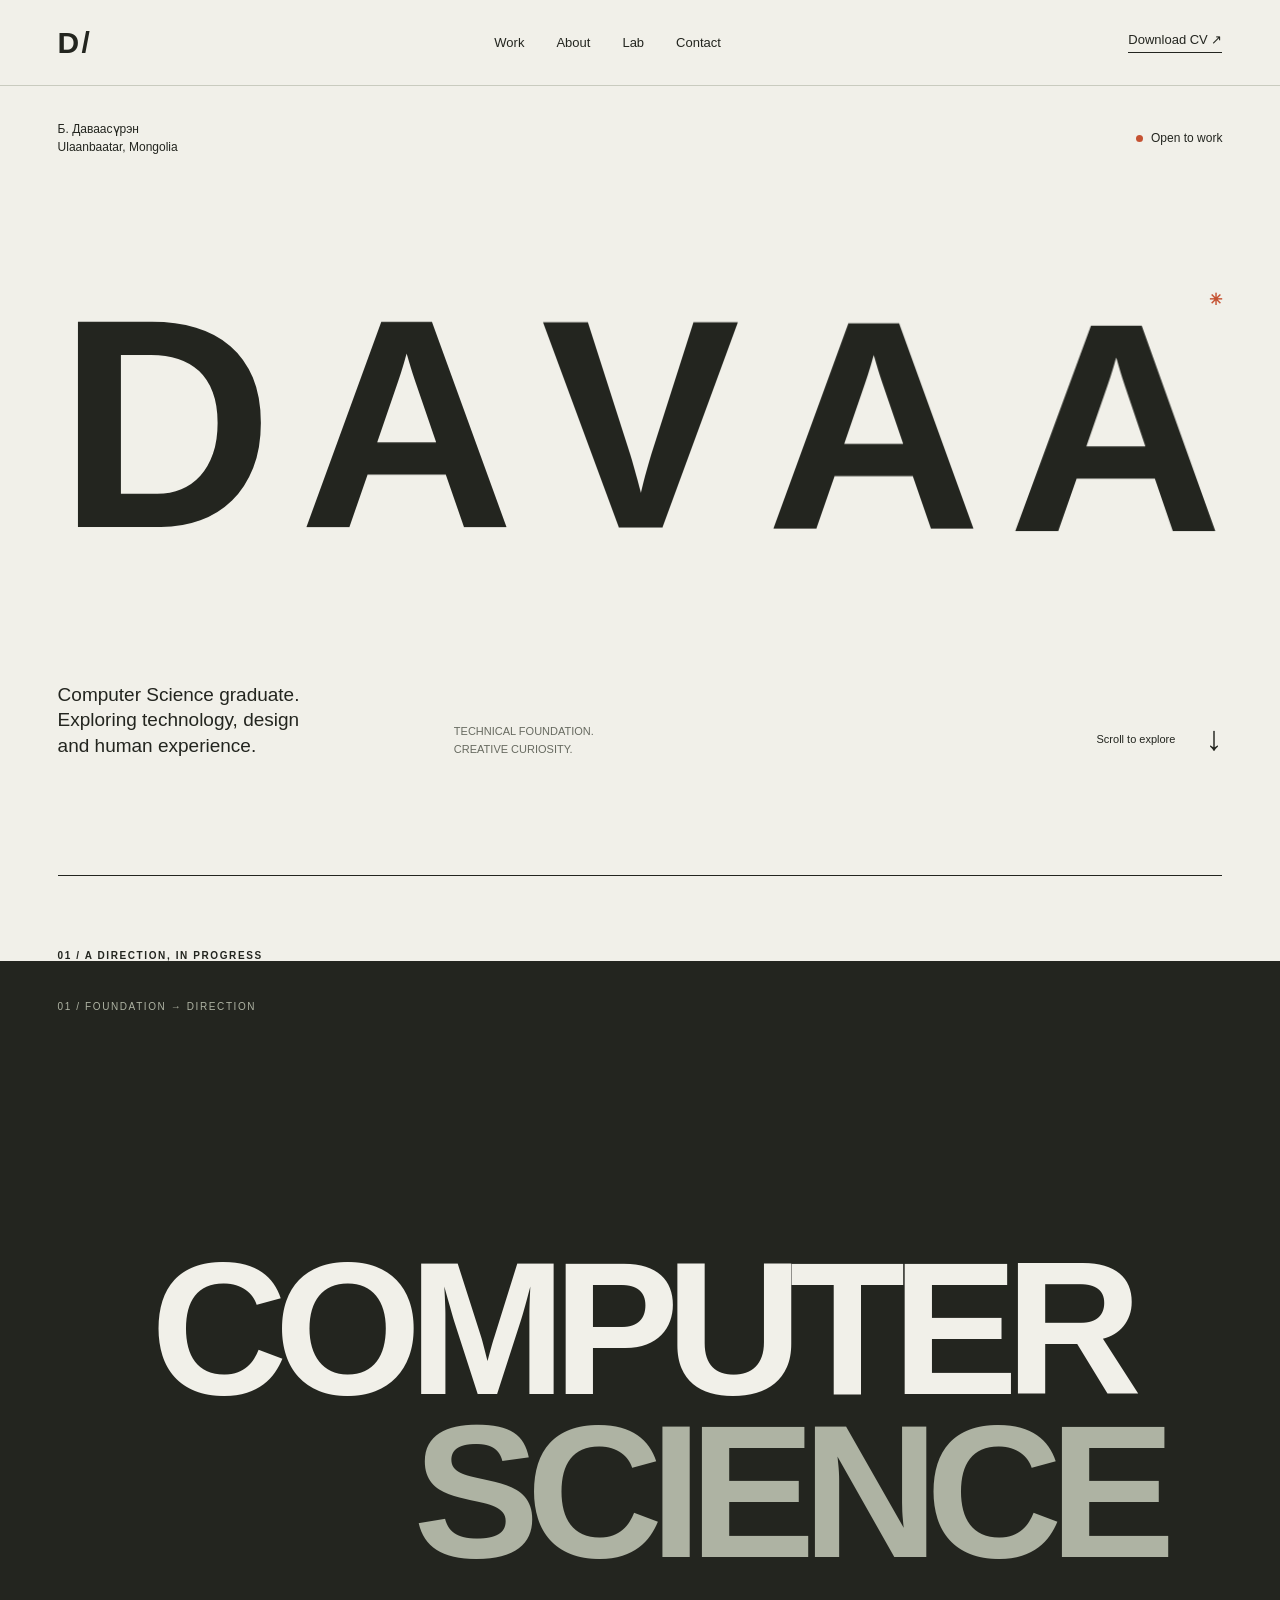
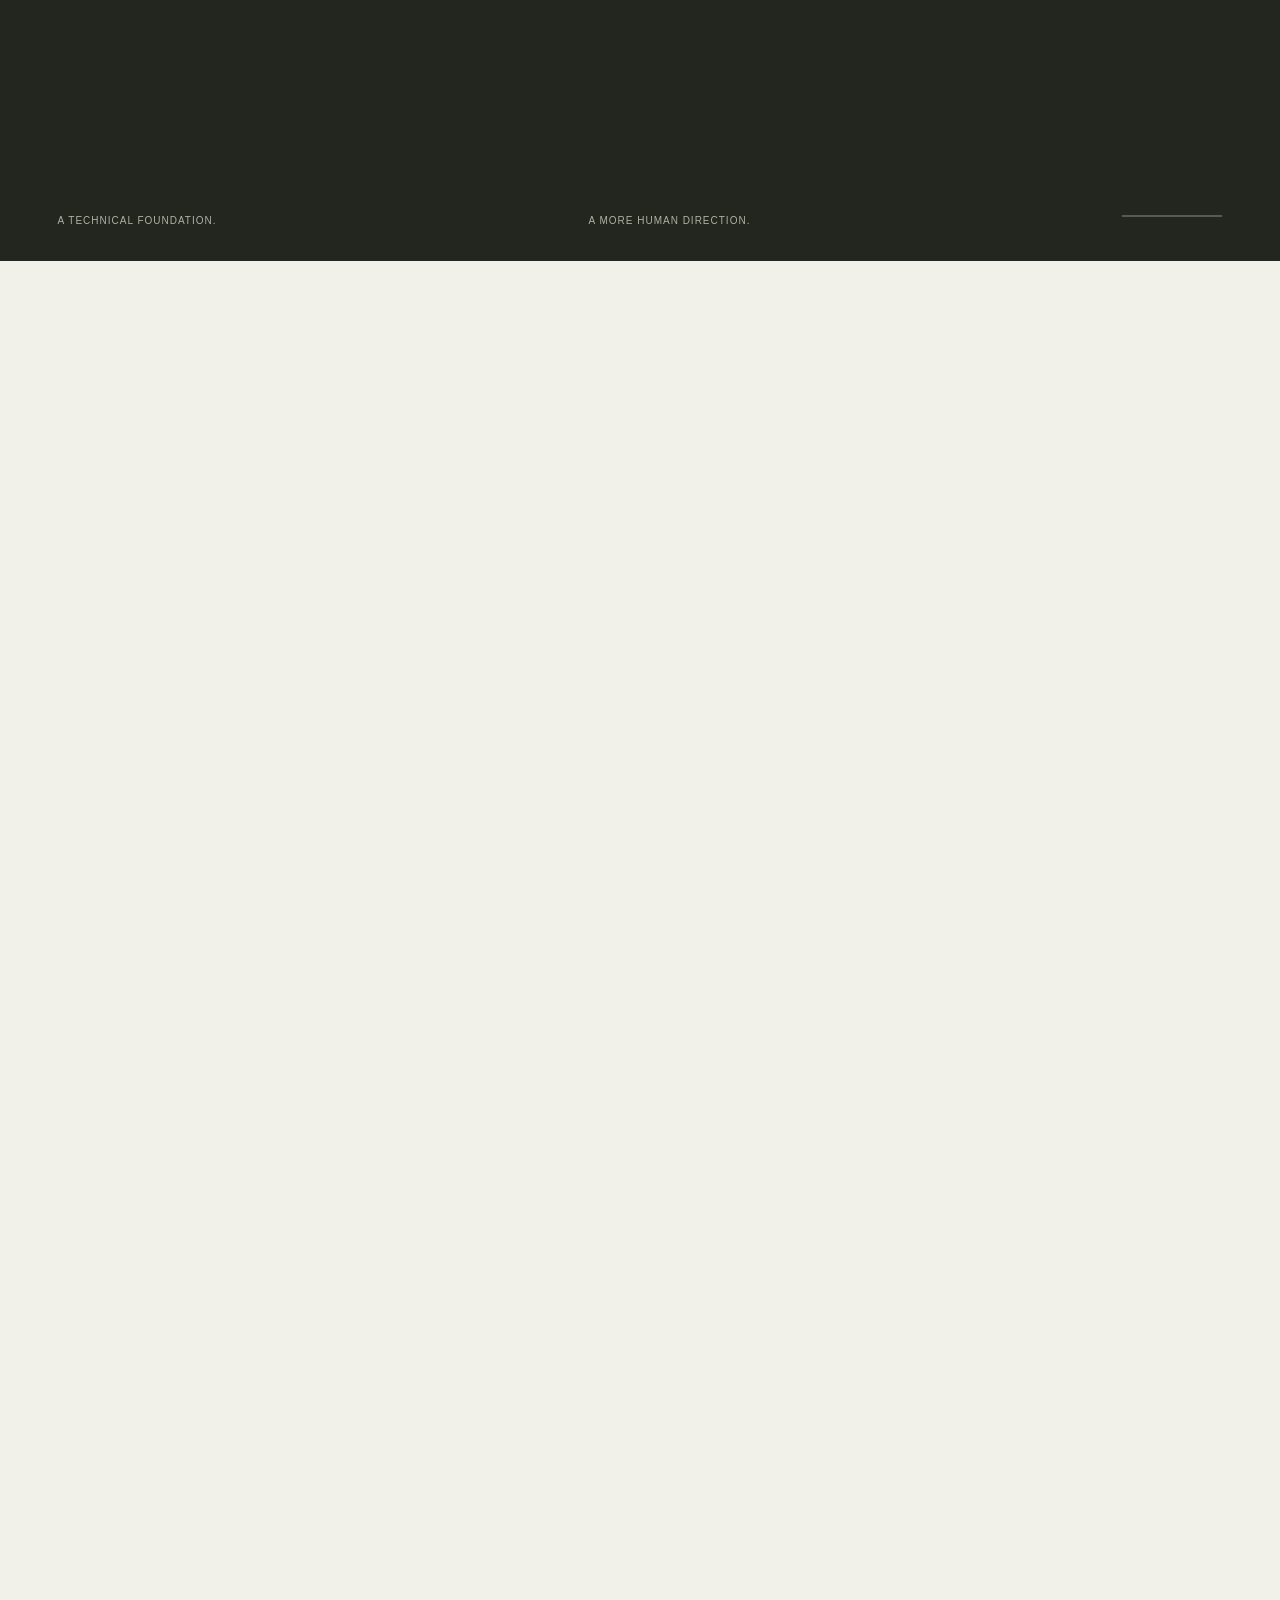
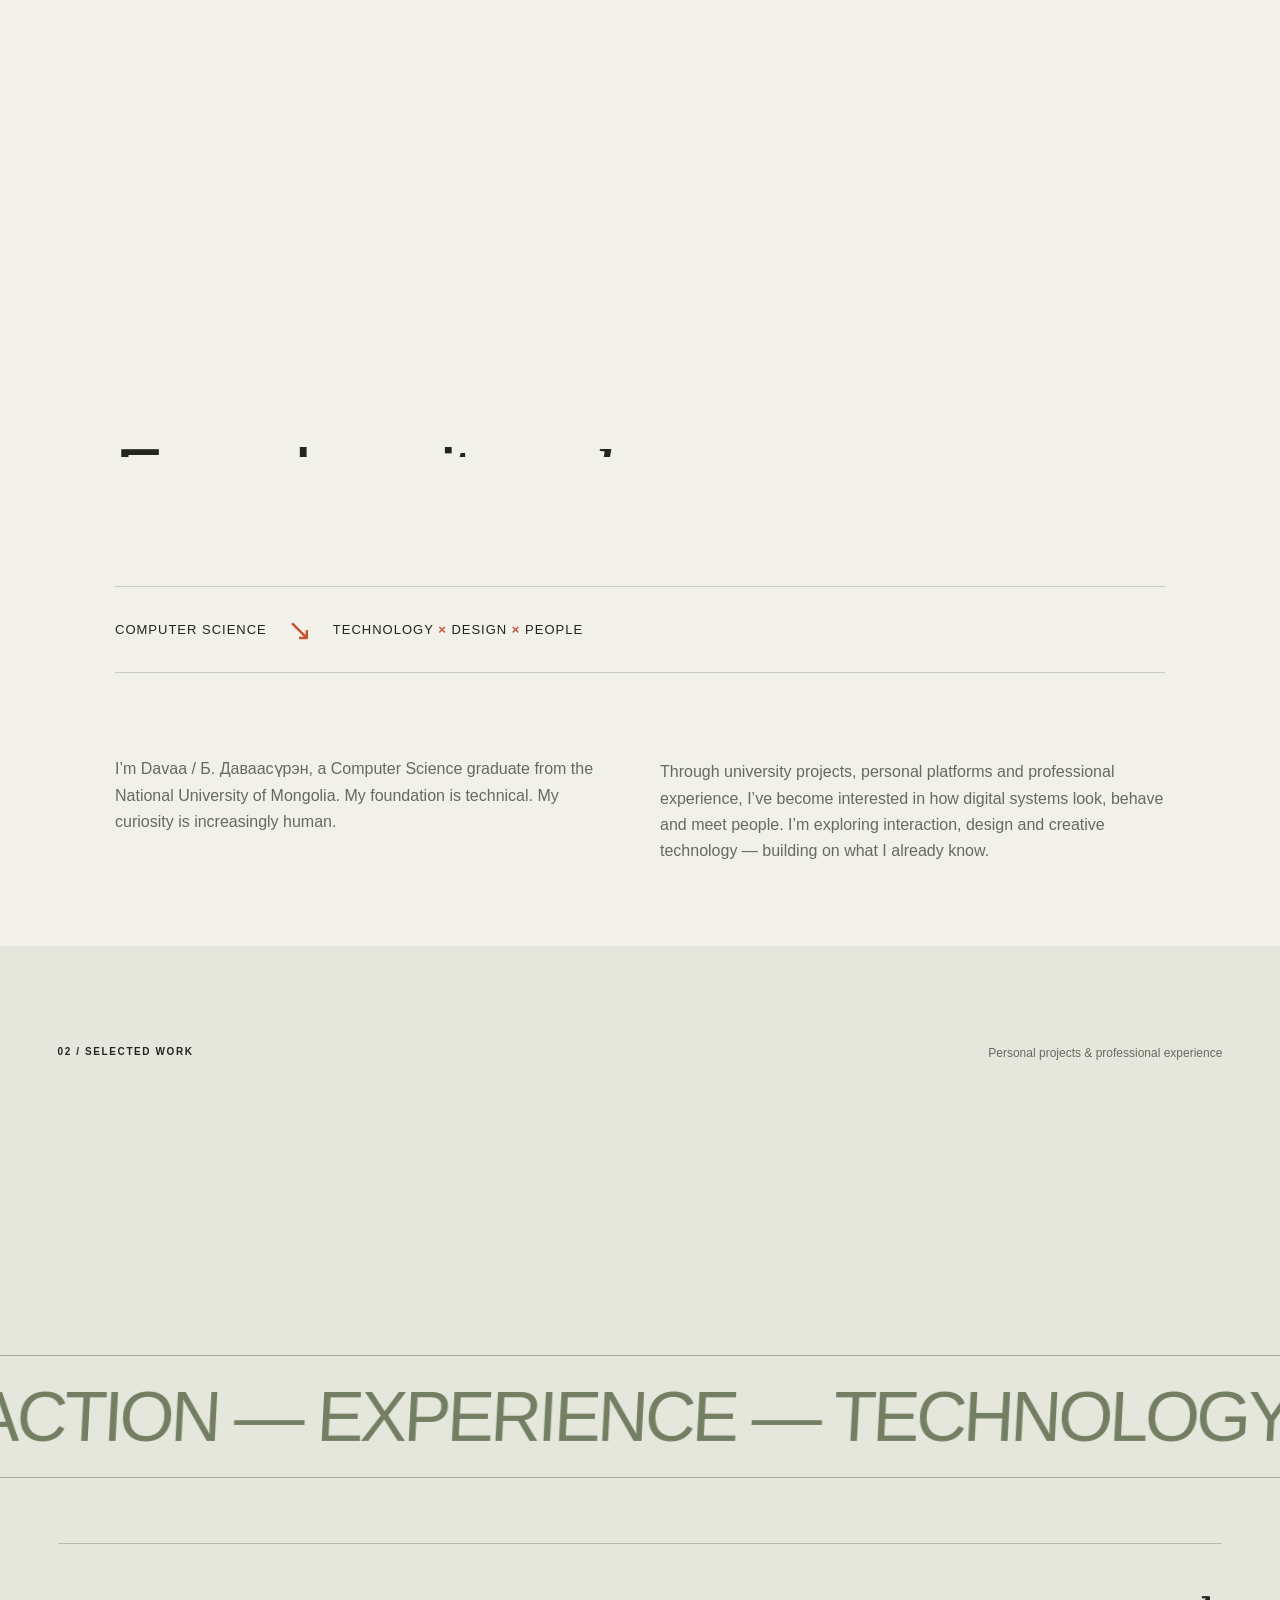
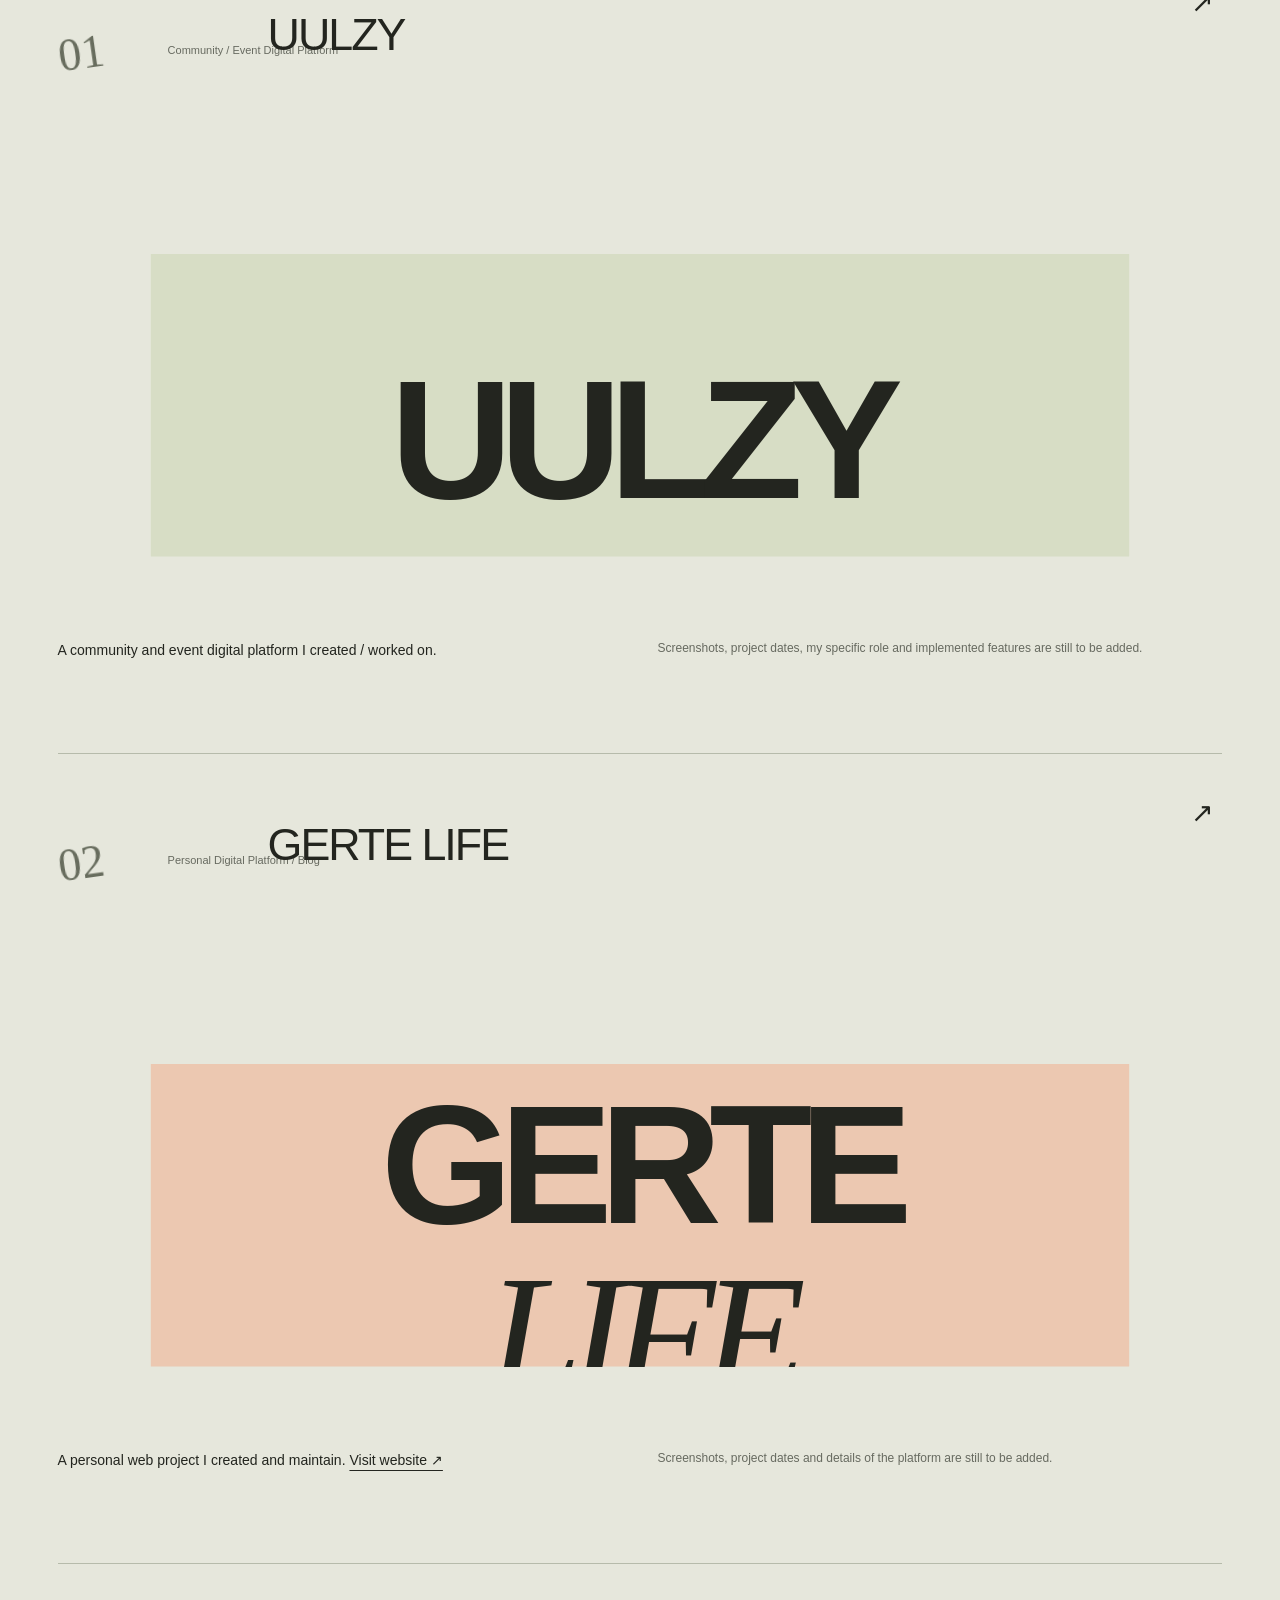
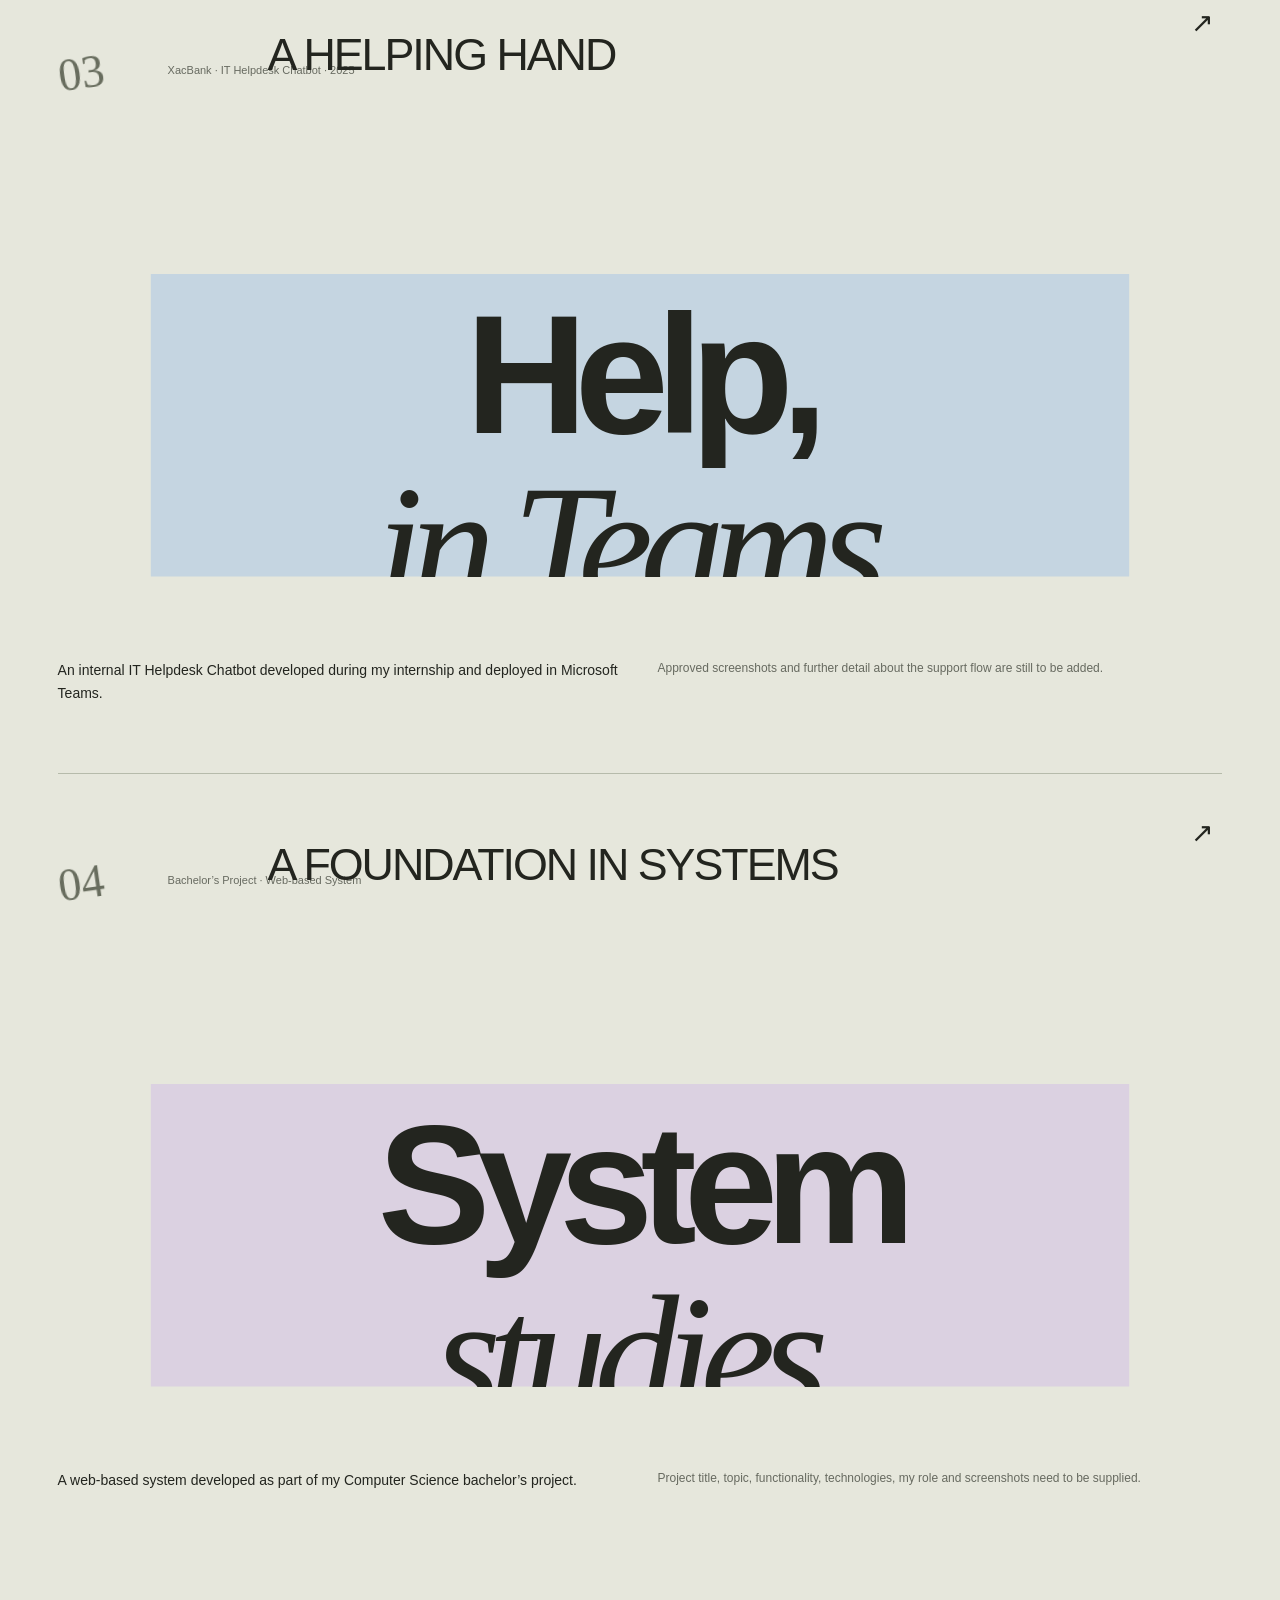
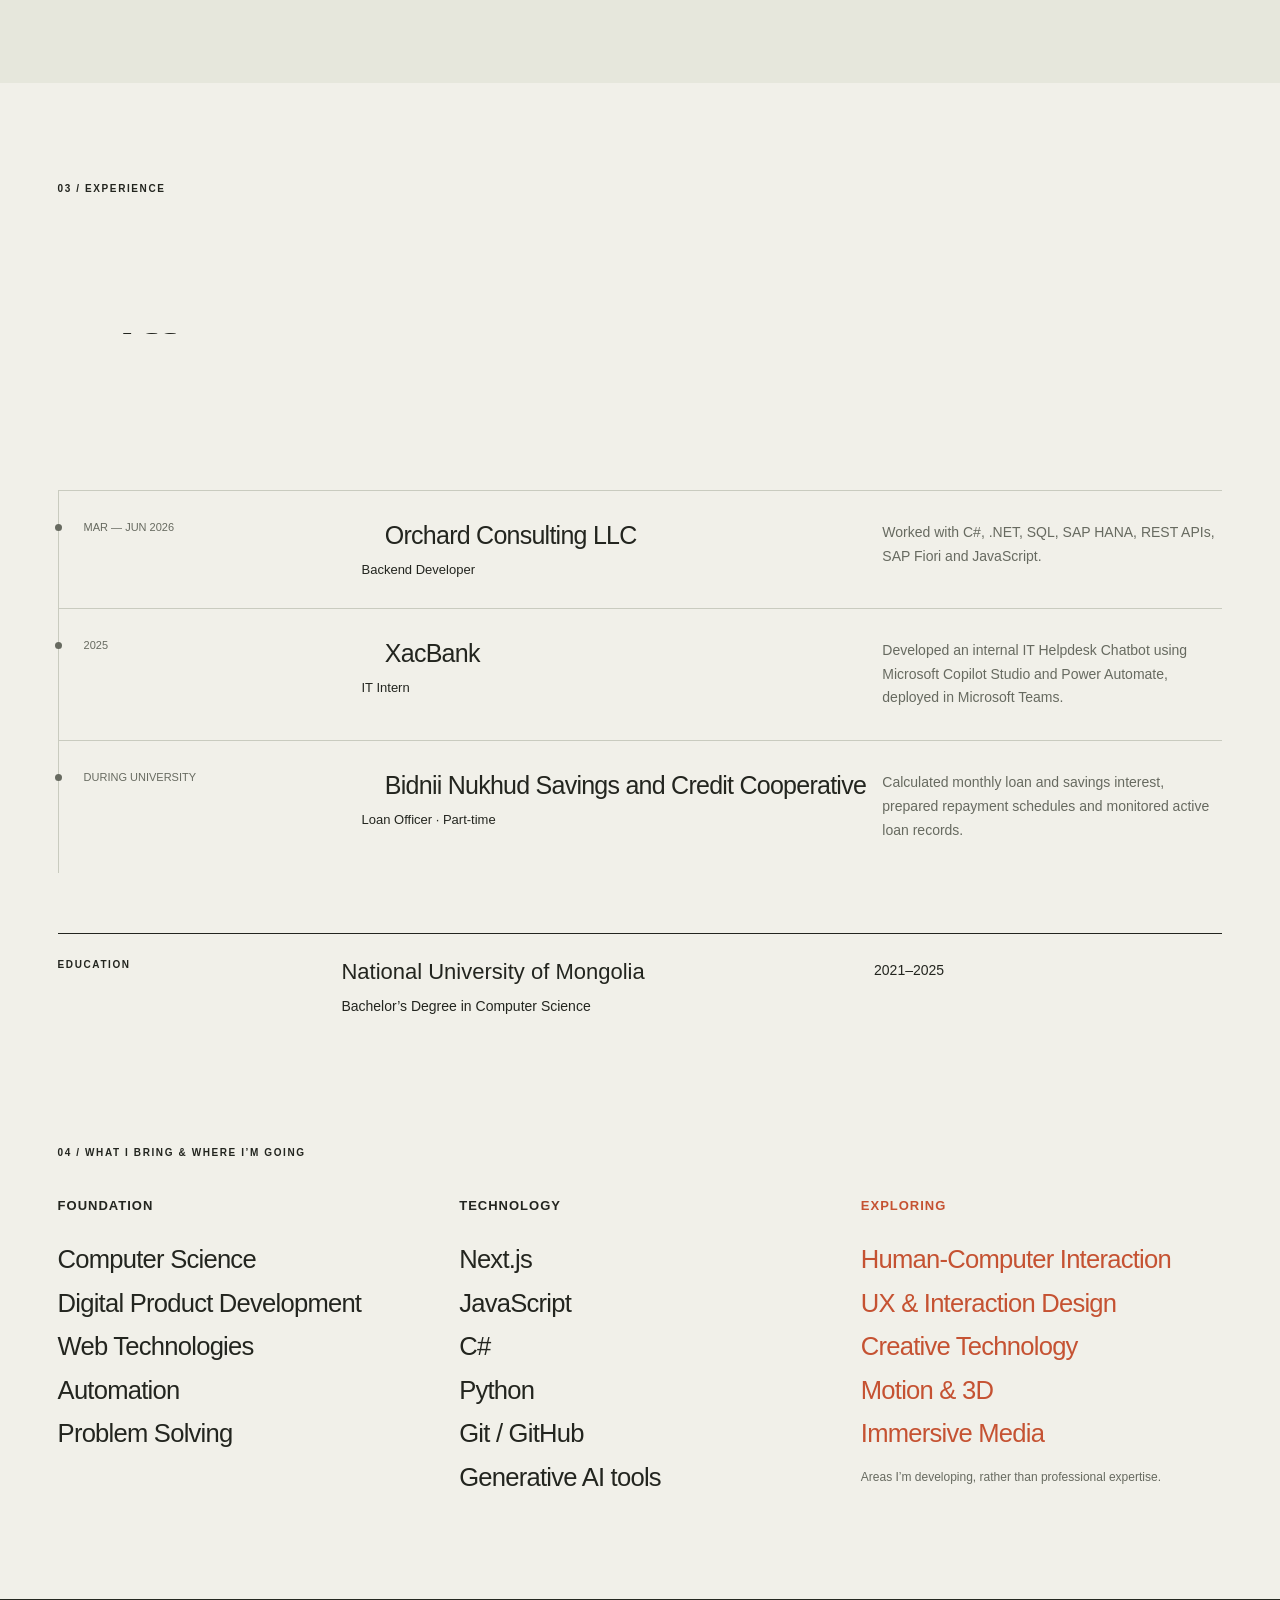
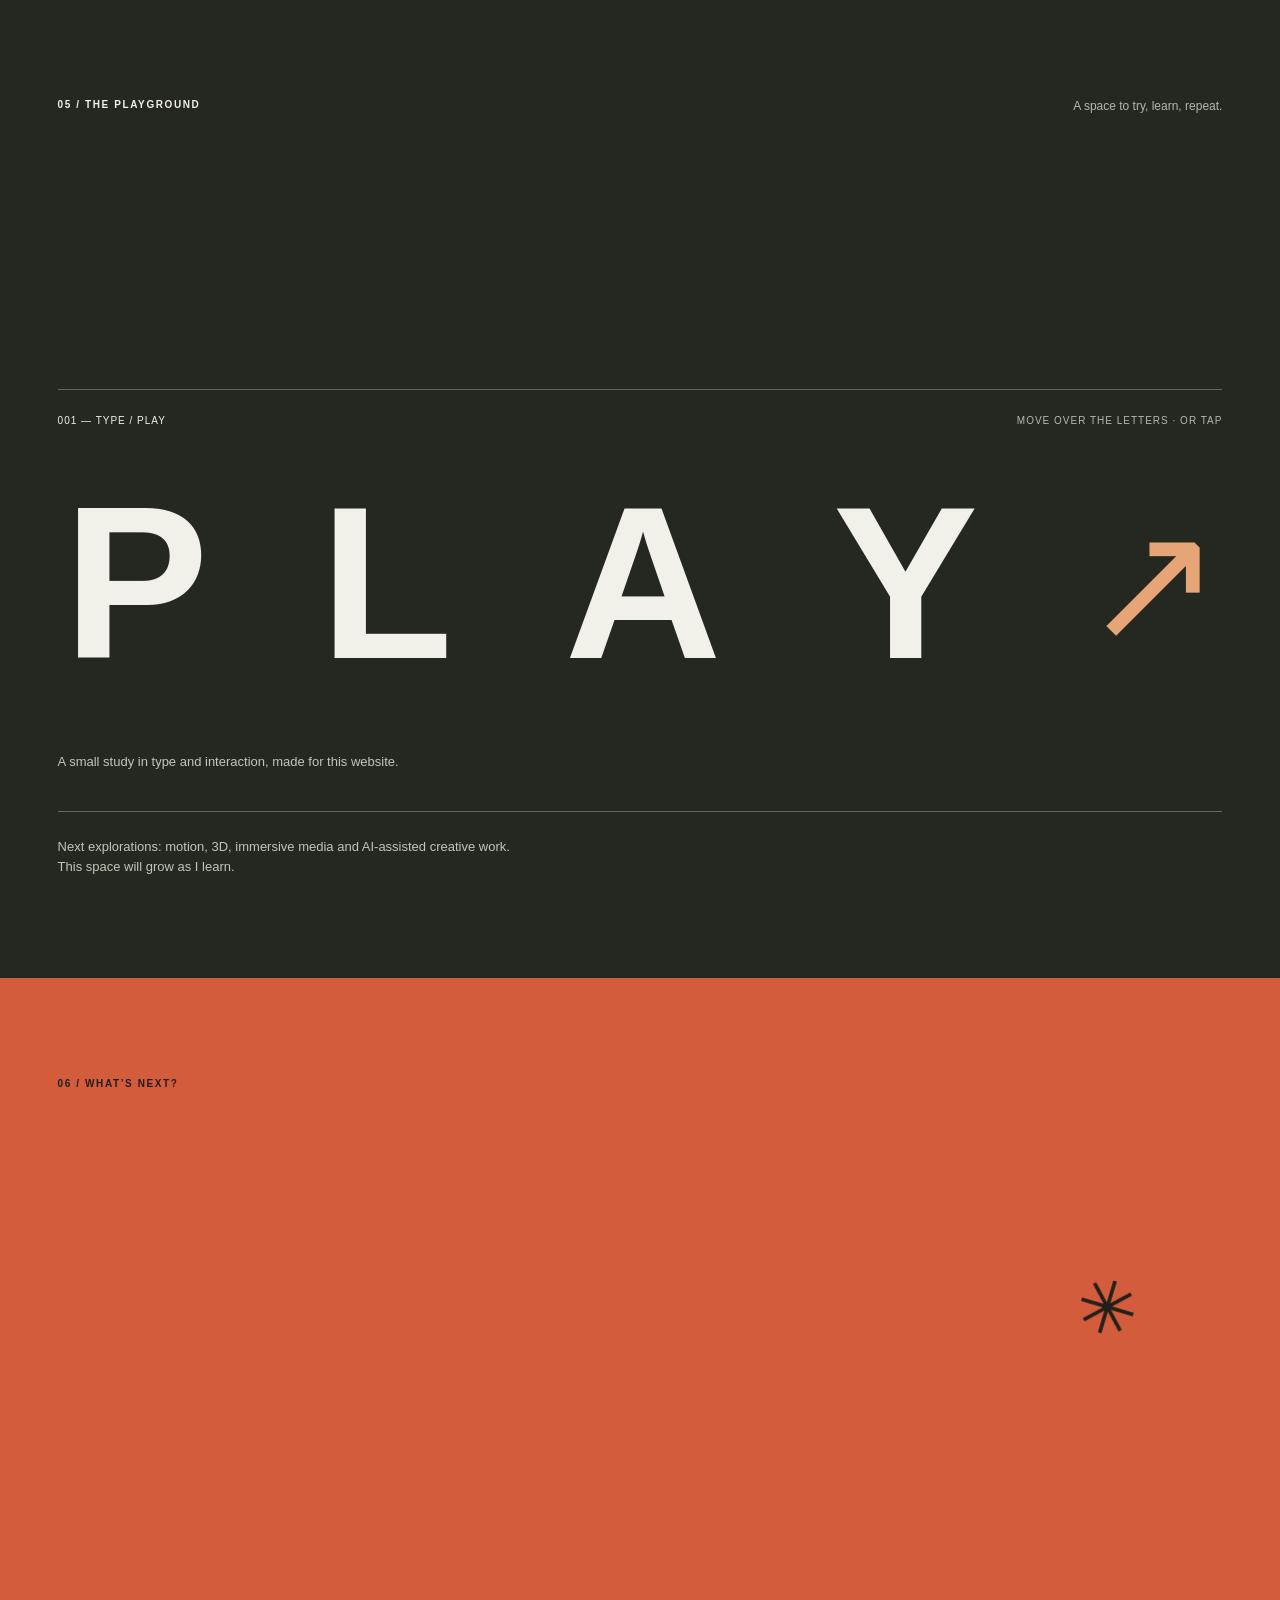
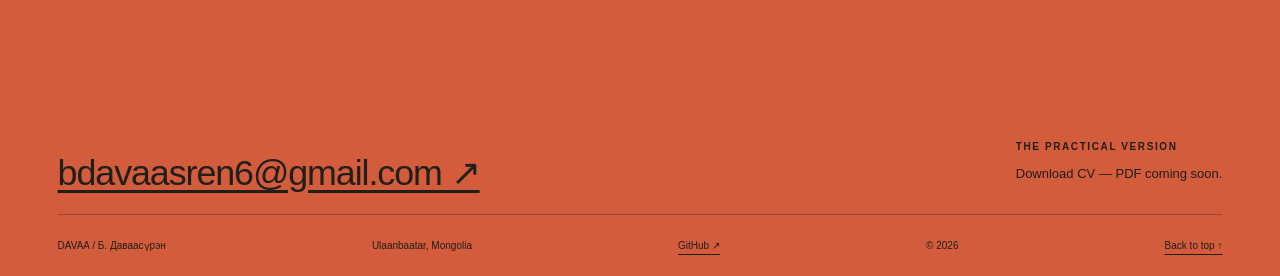
==== index.html @ aaa549d1 "Make portfolio a scroll-driven experience with GSAP and Lenis" ====
<!doctype html>
<html lang="en"><head><meta charset="utf-8"><meta name="viewport" content="width=device-width,initial-scale=1"><title>Davaa — Portfolio</title><meta name="description" content="Computer Science graduate exploring interaction, creative technology and human-centered digital experiences."><link rel="canonical" href="https://davaasren.github.io/"><meta property="og:title" content="Davaa — Portfolio"><meta property="og:description" content="Technical foundation. Creative curiosity. Human-centered direction."><meta property="og:type" content="website"><meta property="og:url" content="https://davaasren.github.io/"><meta property="og:image" content="https://davaasren.github.io/assets/social-preview.png"><meta name="twitter:card" content="summary_large_image"><meta name="theme-color" content="#f1f0e9"><link rel="icon" href="/assets/favicon.svg" type="image/svg+xml"><link rel="stylesheet" href="/styles/main.css"><link rel="stylesheet" href="/styles/motion.css"><script src="/scripts/vendor/gsap.min.js" defer></script><script src="/scripts/vendor/ScrollTrigger.min.js" defer></script><script src="/scripts/vendor/lenis.min.js" defer></script><script src="/scripts/motion.js" defer></script><script src="/scripts/main.js" defer></script></head>
<body><a class="skip" href="#main">Skip to content</a><header class="nav"><a class="brand" href="/" aria-label="Davaa home">D /</a><nav aria-label="Main navigation"><a href="/#work">Work</a><a href="/#about">About</a><a href="/#lab">Lab</a><a href="/#contact">Contact</a></nav><a class="cv-link" href="/#cv">Download CV ↗</a></header><main id="main">
<section class="hero"><div class="hero-meta"><span>Б. Даваасүрэн<br>Ulaanbaatar, Mongolia</span><span class="availability"><i></i> Open to work</span></div><h1 class="hero-name" aria-label="Davaa"><span>D</span><span>A</span><span>V</span><span>A</span><span>A</span><b aria-hidden="true">✳</b></h1><div class="hero-bottom"><p>Computer Science graduate.<br>Exploring technology, design<br>and human experience.</p><div class="hero-caption">TECHNICAL FOUNDATION.<br>CREATIVE CURIOSITY.</div><a href="#work" class="scroll">Scroll to explore <span>↓</span></a></div><div class="hero-rule"></div></section>
<section id="about" class="transition section"><div class="section-label">01 / A DIRECTION, IN PROGRESS</div><div class="story"><div class="scroll-scene" aria-hidden="true"><div class="scene-index">01 / FOUNDATION → DIRECTION</div><div class="cs-type"><span>COMPUTER</span><span>SCIENCE</span></div><div class="human-type"><span>TECHNOLOGY</span><b>×</b><span>DESIGN</span><b>×</b><span>PEOPLE</span></div><div class="scene-foot"><span>A TECHNICAL FOUNDATION.</span><span>A MORE HUMAN DIRECTION.</span><span class="scene-progress"><i></i></span></div></div><h2>From how it <em>works.</em><br>To how it <em>feels.</em></h2><div class="foundation"><span>COMPUTER SCIENCE</span><span class="arrow">↘</span><span>TECHNOLOGY <b>×</b> DESIGN <b>×</b> PEOPLE</span></div><div class="about-copy"><p>I’m Davaa / Б. Даваасүрэн, a Computer Science graduate from the National University of Mongolia. My foundation is technical. My curiosity is increasingly human.</p><p>Through university projects, personal platforms and professional experience, I’ve become interested in how digital systems look, behave and meet people. I’m exploring interaction, design and creative technology — building on what I already know.</p></div></div></section>
<section id="work" class="work section"><div class="section-top"><span class="section-label">02 / SELECTED WORK</span><span class="small">Personal projects & professional experience</span></div><h2 class="section-title">Things I’ve<br><em>helped make.</em></h2><div class="motion-marquee" aria-hidden="true"><div>INTERACTION — EXPERIENCE — TECHNOLOGY — DESIGN — INTERACTION — EXPERIENCE — TECHNOLOGY — DESIGN —</div></div><div id="projects"></div></section>
<section id="experience" class="experience section"><div class="section-label">03 / EXPERIENCE</div><h2 class="section-title">Different contexts.<br><em>A wider perspective.</em></h2><div id="timeline"></div><div id="education" class="education"></div></section>
<section class="capabilities section"><div class="section-label">04 / WHAT I BRING & WHERE I’M GOING</div><div id="capabilities" class="capability-grid"></div></section>
<section id="lab" class="lab section"><div class="section-top"><span class="section-label">05 / THE PLAYGROUND</span><span class="small">A space to try, learn, repeat.</span></div><h2 class="section-title">A little room<br><em>for curiosity.</em></h2><div class="type-play" aria-label="Interactive typography experiment"><div class="lab-caption">001 — TYPE / PLAY <span>MOVE OVER THE LETTERS · OR TAP</span></div><div class="play-letters" aria-label="Play"><button aria-label="Animate letter P">P</button><button aria-label="Animate letter L">L</button><button aria-label="Animate letter A">A</button><button aria-label="Animate letter Y">Y</button><span aria-hidden="true">↗</span></div><p>A small study in type and interaction, made for this website.</p></div><p class="lab-note">Next explorations: motion, 3D, immersive media and AI-assisted creative work. This space will grow as I learn.</p></section>
<section id="contact" class="contact section"><div class="section-label">06 / WHAT’S NEXT?</div><h2>Open to<br><em>interesting</em><br>work<span class="contact-star" aria-hidden="true">✳</span></h2><div class="contact-bottom"><a id="email" class="email" href="mailto:bdavaasren6@gmail.com">bdavaasren6@gmail.com ↗</a><div id="cv"><span class="section-label">THE PRACTICAL VERSION</span><p id="cv-state">Download CV — PDF coming soon.</p></div></div><footer><span>DAVAA / Б. Даваасүрэн</span><span id="location">Ulaanbaatar, Mongolia</span><a href="https://github.com/Davaasren">GitHub ↗</a><span>© 2026</span><a href="#main">Back to top ↑</a></footer></section></main><noscript><p class="section">JavaScript is disabled. Read the <a href="/overview.html">complete portfolio overview</a> for projects, experience, education and capabilities.</p></noscript></body></html>
---- styles/main.css ----
:root{--paper:#f1f0e9;--ink:#23251f;--muted:#676a60;--accent:#c55232;--line:#c9cbbf}*{box-sizing:border-box}html{scroll-behavior:smooth;scroll-padding-top:80px}body{margin:0;color:var(--ink);background:var(--paper);font-family:Arial,Helvetica,sans-serif;-webkit-font-smoothing:antialiased}a{color:inherit;text-underline-offset:5px}button{font:inherit}a:focus-visible,button:focus-visible{outline:3px solid var(--accent);outline-offset:6px}::selection{background:var(--accent);color:var(--paper)}.skip{position:fixed;top:-80px;left:20px;z-index:20;background:var(--paper);padding:15px}.skip:focus{top:10px}.nav{height:86px;padding:0 4.5vw;display:flex;justify-content:space-between;align-items:center;border-bottom:1px solid var(--line)}.brand{font-size:30px;font-weight:800;text-decoration:none;letter-spacing:-3px}.nav nav{display:flex;gap:32px}.nav a{font-size:13px;text-decoration:none}.nav .brand{font-size:30px}.cv-link{border-bottom:1px solid var(--ink);padding-bottom:5px}.hero{min-height:calc(100svh - 86px);padding:34px 4.5vw 24px;display:flex;flex-direction:column;justify-content:space-between;overflow:hidden}.hero-meta{display:flex;justify-content:space-between;font-size:12px;line-height:1.5}.availability{display:flex;align-items:center;gap:8px}.availability i{width:7px;height:7px;background:var(--accent);border-radius:50%}.hero-name{display:flex;position:relative;justify-content:space-between;font-size:clamp(100px,23.3vw,380px);font-weight:800;letter-spacing:-.09em;line-height:.88;margin:55px 0 45px;padding-right:2vw}.hero-name span{display:inline-block;transform:translateY(calc(var(--hero-shift,0) * 1px));transition:transform .8s cubic-bezier(.2,.7,.2,1)}.hero-name span:nth-child(even){transform:translateY(calc(var(--hero-shift,0) * -1px))}.hero-name b{font-size:16px;letter-spacing:0;position:absolute;right:0;top:0}.hero-bottom{display:grid;grid-template-columns:1fr 1fr 1fr;gap:24px;align-items:end}.hero-bottom p{font-size:19px;line-height:1.35;margin:0}.hero-caption{font-size:11px;line-height:1.6;color:var(--muted)}.scroll{justify-self:end;text-decoration:none;font-size:11px;display:flex;align-items:center;gap:30px}.scroll span{font-size:34px}.hero-rule{height:1px;background:var(--ink);margin-top:35px}.section{padding:100px 4.5vw}.section-label{font-size:10px;letter-spacing:1.6px;font-weight:600}.section-top{display:flex;justify-content:space-between;gap:20px}.small{font-size:12px;color:var(--muted)}h2{font-weight:500;letter-spacing:-.055em;line-height:1.03}em{font-family:Georgia,'Times New Roman',serif;font-weight:400} .section-title{font-size:clamp(45px,7vw,110px);margin:40px 0 70px}.transition{display:grid;grid-template-columns:1fr 3fr;gap:40px}.story h2{font-size:clamp(42px,6vw,90px);margin:0 0 60px}.foundation{display:flex;flex-wrap:wrap;align-items:center;gap:20px;border-top:1px solid var(--line);border-bottom:1px solid var(--line);padding:25px 0;font-size:13px;letter-spacing:1px}.foundation b,.arrow{color:var(--accent)}.arrow{font-size:30px;transition:transform 1s}.transition.in-view .arrow{transform:rotate(45deg)}.about-copy{display:grid;grid-template-columns:1fr 1fr;gap:40px;margin-top:32px;font-size:16px;line-height:1.65;color:var(--muted)}.work{background:#e6e7dc}.project{padding:35px 0 70px;border-top:1px solid #b6bbab}.project-heading{display:grid;grid-template-columns:90px 1fr auto;align-items:start;gap:20px;margin-bottom:25px}.project-number{font-family:Georgia,serif;font-size:46px;color:#686d5e}.project h3{font-size:clamp(25px,3.5vw,52px);letter-spacing:-.045em;font-weight:500;margin:0 0 10px}.project .category{font-size:11px;color:var(--muted)}.project-link{font-size:27px;text-decoration:none}.project-stage{background:var(--project-color);min-height:390px;position:relative;overflow:hidden;display:flex;align-items:center;justify-content:center;text-decoration:none;border:1px solid #23251f14}.stage-word{font-size:clamp(50px,11vw,180px);font-weight:700;letter-spacing:-.075em;line-height:1;transform:translateY(0);transition:transform 1s cubic-bezier(.2,.7,.2,1);max-width:90%;text-align:center}.project-stage:hover .stage-word{transform:translateY(-10px)}.stage-label{position:absolute;bottom:22px;left:25px;font-size:10px;letter-spacing:1px}.stage-plus{position:absolute;right:25px;top:22px;font-size:30px}.project-description{display:grid;grid-template-columns:1fr 1fr;gap:35px;font-size:14px;line-height:1.6;margin-top:22px}.project-description p{margin:0}.project-description .missing{color:var(--muted);font-size:12px}.experience{background:var(--paper)}.timeline-row{display:grid;grid-template-columns:1fr 2fr 1.4fr;gap:35px;border-top:1px solid var(--line);padding:30px 0}.timeline-row .date{font-size:11px;color:var(--muted)}.timeline-row h3{font-size:25px;font-weight:500;letter-spacing:-.03em;margin:0 0 10px}.timeline-row .role{font-size:13px}.timeline-row p{font-size:14px;line-height:1.7;margin:0;color:var(--muted)}.education{margin-top:60px;border-top:1px solid var(--ink);padding-top:25px;display:grid;grid-template-columns:1fr 2fr 1.4fr;gap:35px}.education h3{font-weight:500;font-size:22px;margin:0 0 10px}.education p{font-size:14px;line-height:1.6;margin:0}.capabilities{padding-top:30px}.capability-grid{display:grid;grid-template-columns:repeat(3,1fr);gap:40px;margin-top:40px}.capability-grid h3{font-size:13px;letter-spacing:1px;text-transform:uppercase;margin:0 0 25px}.capability-grid ul{list-style:none;padding:0;margin:0}.capability-grid li{font-size:clamp(18px,2vw,28px);line-height:1.7;letter-spacing:-.03em}.capability-grid p{font-size:12px;line-height:1.6;color:var(--muted)}.capability-grid>div:last-child{color:var(--accent)}.lab{background:#252820;color:var(--paper)}.lab .small{color:#b5b9ac}.lab .section-title{margin-bottom:50px}.type-play{border-top:1px solid #62675b;border-bottom:1px solid #62675b;padding:25px 0}.lab-caption{display:flex;justify-content:space-between;font-size:10px;letter-spacing:1px}.lab-caption span{color:#b5b9ac}.play-letters{display:flex;align-items:center;justify-content:space-between;padding:25px 0;overflow:hidden}.play-letters button{color:var(--paper);background:none;border:0;cursor:pointer;font-weight:700;font-size:clamp(60px,17vw,260px);letter-spacing:-.06em;line-height:1.2;transition:transform .6s,color .6s}.play-letters button:hover,.play-letters button.active{color:#e5a576;transform:rotate(-8deg) translateY(-8px)}.play-letters span{font-size:clamp(50px,13vw,180px);color:#e5a576}.type-play p,.lab-note{font-size:13px;line-height:1.6;color:#c2c6b8}.lab-note{max-width:480px;margin:25px 0 0}.contact{background:#d25c3c;color:#211f19;padding-bottom:25px}.contact h2{font-size:clamp(70px,12.3vw,190px);margin:55px 0;position:relative}.contact-star{position:absolute;right:4vw;top:10%;font-size:clamp(60px,17vw,230px);transition:transform 1.5s}.contact.in-view .contact-star{transform:rotate(90deg)}.contact-bottom{display:flex;justify-content:space-between;align-items:end;gap:30px;padding-bottom:70px}.email{font-size:clamp(17px,2.8vw,40px);letter-spacing:-.03em}#cv{font-size:13px}footer{border-top:1px solid #211f1955;padding-top:25px;display:flex;justify-content:space-between;gap:20px;font-size:10px} .reveal{transition:opacity .9s,transform .9s}.motion-ready .reveal:not(.in-view){opacity:0;transform:translateY(25px)}.detail{max-width:1100px;margin:auto;min-height:70vh}.detail h1{font-size:clamp(55px,10vw,140px);letter-spacing:-.06em;font-weight:500;line-height:1;margin:50px 0}.detail p{font-size:18px;line-height:1.7;max-width:720px}.detail-grid{display:grid;grid-template-columns:1fr 1fr;gap:40px}.detail-grid h2{font-size:26px;letter-spacing:-.03em}.detail-grid p{font-size:16px}.detail .project-stage{margin:40px 0}.detail-note{border-top:1px solid var(--line);padding-top:25px;color:var(--muted)}@media(min-width:1600px){.section,.hero,.nav{padding-left:max(4.5vw,calc((100vw - 1500px)/2));padding-right:max(4.5vw,calc((100vw - 1500px)/2))}}@media(max-width:800px){.section{padding-top:70px;padding-bottom:70px}.transition{grid-template-columns:1fr}.timeline-row{grid-template-columns:1fr 2fr}.timeline-row p{grid-column:2}.education{grid-template-columns:1fr 2fr}.education>p{grid-column:2}.hero-caption{display:none}.hero-bottom{grid-template-columns:1fr 1fr}.project-heading{grid-template-columns:55px 1fr auto}.capability-grid{gap:20px}.project-stage{min-height:300px}}@media(max-width:520px){.nav{height:72px}.nav nav{gap:15px}.nav a{font-size:11px}.hero{min-height:calc(100svh - 72px);padding-top:24px}.hero-name{font-size:23vw;margin:70px 0}.hero-bottom p{font-size:16px}.hero-meta{font-size:10px}.scroll{gap:12px;font-size:10px}.section-top{flex-direction:column}.section-title{margin:35px 0 45px}.story h2{margin-bottom:35px}.about-copy,.project-description,.capability-grid,.detail-grid{grid-template-columns:1fr;gap:20px}.foundation{font-size:10px;gap:12px}.project-stage{min-height:240px}.stage-label{font-size:8px;left:15px}.project{padding-bottom:45px}.project-number{font-size:35px}.timeline-row{grid-template-columns:1fr;gap:15px}.timeline-row p{grid-column:1}.education{grid-template-columns:1fr;gap:15px}.education>p{grid-column:1}.capability-grid{gap:35px}.capability-grid li{font-size:23px}.lab-caption{flex-direction:column;gap:12px}.contact-bottom{flex-direction:column;align-items:start;gap:40px;padding-bottom:45px}.contact-star{right:0;top:20%}footer{flex-wrap:wrap;line-height:1.8}.contact{padding-bottom:25px}.hero-name b{font-size:10px}.detail h1{overflow-wrap:anywhere}}@media(prefers-reduced-motion:reduce){html{scroll-behavior:auto}*,*::before,*::after{animation:none!important;transition:none!important}.motion-ready .reveal:not(.in-view){opacity:1;transform:none}.hero-name span{transform:none!important}.play-letters button:hover,.play-letters button.active{transform:none}.contact-star{transform:none!important}}
---- styles/motion.css ----
/* Motion is progressive enhancement. Without JS, every section remains readable. */
html{scroll-behavior:auto}.hero-name span,.hero-name span:nth-child(even){transform:none;transition:none}.arrow,.stage-word,.contact-star{transition:none}.motion-ready .reveal:not(.in-view){opacity:1;transform:none}.transition.in-view .arrow,.contact.in-view .contact-star{transform:none}.project-stage:hover .stage-word{transform:none}
html.lenis,html.lenis body{height:auto}.lenis.lenis-smooth{scroll-behavior:auto!important}.lenis.lenis-stopped{overflow:hidden}.lenis.lenis-smooth iframe{pointer-events:none}
.hero{position:relative;z-index:2;background:var(--paper);transform-origin:50% 0}.hero-name{perspective:900px;overflow:visible}.hero-name span{transform-origin:50% 75%}.hero-name b{color:var(--accent)}.hero-rule{transform-origin:left}
.scroll-scene{display:none}.motion-active .transition{display:block;padding-top:0}.motion-active .transition>.section-label{padding-top:50px}.motion-active .scroll-scene{display:flex;position:relative;width:100vw;max-width:100vw;min-height:100svh;height:100svh;flex-direction:column;justify-content:center;overflow:hidden;margin:0 -4.5vw 90px;padding:40px 4.5vw;background:var(--ink);color:var(--paper)}.scene-index{position:absolute;top:40px;left:4.5vw;font-size:10px;letter-spacing:1.6px;color:#aeb3a3}.cs-type{display:flex;flex-direction:column;font-size:clamp(70px,14.8vw,235px);line-height:.86;font-weight:700;letter-spacing:-.07em}.cs-type span:nth-child(2){align-self:flex-end;color:#aeb3a3}.human-type{position:absolute;inset:0;display:flex;flex-direction:column;justify-content:center;align-items:center;font-size:clamp(45px,9vw,140px);line-height:.92;font-weight:600;letter-spacing:-.055em}.human-type b{font-size:24px;line-height:1.3;color:#e2946c}.human-type span:last-child{font-family:Georgia,serif;font-style:italic;color:#e2946c;font-weight:400}.scene-foot{position:absolute;bottom:35px;left:4.5vw;right:4.5vw;display:flex;justify-content:space-between;gap:20px;font-size:10px;letter-spacing:1px;color:#aeb3a3}.scene-progress{width:100px;height:2px;background:#555b4e}.scene-progress i{display:block;width:100%;height:100%;background:#e2946c;transform:scaleX(0);transform-origin:left}.motion-active .story>h2,.motion-active .about-copy,.motion-active .foundation{max-width:1050px;margin-left:auto;margin-right:auto}.motion-active .story>h2{margin-bottom:55px}.motion-active .about-copy{margin-top:35px}
.motion-marquee{overflow:hidden;border-top:1px solid #a7ad99;border-bottom:1px solid #a7ad99;margin:0 -4.5vw 65px;padding:20px 0}.motion-marquee>div{white-space:nowrap;font-size:clamp(35px,5.5vw,90px);font-weight:500;letter-spacing:-.05em;width:max-content;color:#747e63}.project{min-height:90svh;position:relative}.project-stage{height:56svh;min-height:330px;transform-origin:center}.stage-inner{display:flex;align-items:center;justify-content:center;width:100%;height:100%;position:relative}.stage-word{display:block}.project-heading h3 a{text-decoration:none}.project-heading h3{overflow:hidden}.project-description{position:relative}.project-link{padding:8px}.line-mask{display:block;overflow:hidden;padding-bottom:.08em;margin-bottom:-.08em}.line-mask>span{display:block}.timeline-row{position:relative;border-left:1px solid var(--line);padding-left:25px;transition:color .3s}.timeline-row::before{content:'';position:absolute;left:-4px;top:33px;width:7px;height:7px;border-radius:50%;background:var(--muted);transition:background .3s}.timeline-row.is-focused::before{background:var(--accent)}.timeline-row.is-focused h3{color:var(--accent)}#timeline{position:relative}.timeline-progress{position:absolute;left:0;top:0;width:2px;height:100%;background:var(--accent);transform:scaleY(0);transform-origin:top;z-index:1}.capability-grid li{display:table;transition:color .2s;cursor:default}.capability-grid li:hover{color:var(--accent)}.contact{overflow:hidden}.contact h2{overflow:visible}.contact .line-mask{overflow:hidden}.contact-star{right:2vw}.pointer-label{position:fixed;left:0;top:0;z-index:50;pointer-events:none;display:grid;place-items:center;width:64px;height:64px;border-radius:50%;background:var(--paper);color:var(--ink);font-size:9px;letter-spacing:1px;opacity:0;box-shadow:0 0 0 1px #23251f33}.pointer-label:empty{visibility:hidden}.contact .email{display:inline-block}.hero,.scroll-scene,.project-stage{isolation:isolate}
@media(max-width:800px){.motion-active .scroll-scene{min-height:75svh;height:75svh;margin-bottom:60px}.cs-type{font-size:15vw}.human-type{font-size:11vw}.scene-index{top:25px}.scene-foot{bottom:25px;font-size:8px;gap:10px;flex-wrap:wrap}.scene-progress{width:65px}.project-stage{height:42svh;min-height:240px}.project{min-height:0}.motion-marquee{margin-bottom:40px}.pointer-label{display:none}.timeline-row{padding-left:16px}}
@media(prefers-reduced-motion:reduce){.scroll-scene{display:none!important}.motion-active .transition{display:grid;padding-top:100px}.motion-marquee>div{white-space:normal;width:auto;padding:0 4.5vw;font-size:30px}.pointer-label{display:none}.timeline-row.is-focused h3{color:inherit}}

.motion-active .work .project{background:#e6e7dc;padding-top:35px}.motion-active .work .project:nth-child(1){z-index:3}.motion-active .work .project:nth-child(2){z-index:4}.motion-active .work .project:nth-child(3){z-index:5}.motion-active .work .project:nth-child(4){z-index:6}

@media(min-width:1600px){.motion-active .scroll-scene{margin-left:calc(-1 * max(4.5vw,calc((100vw - 1500px)/2)));margin-right:calc(-1 * max(4.5vw,calc((100vw - 1500px)/2)))}}
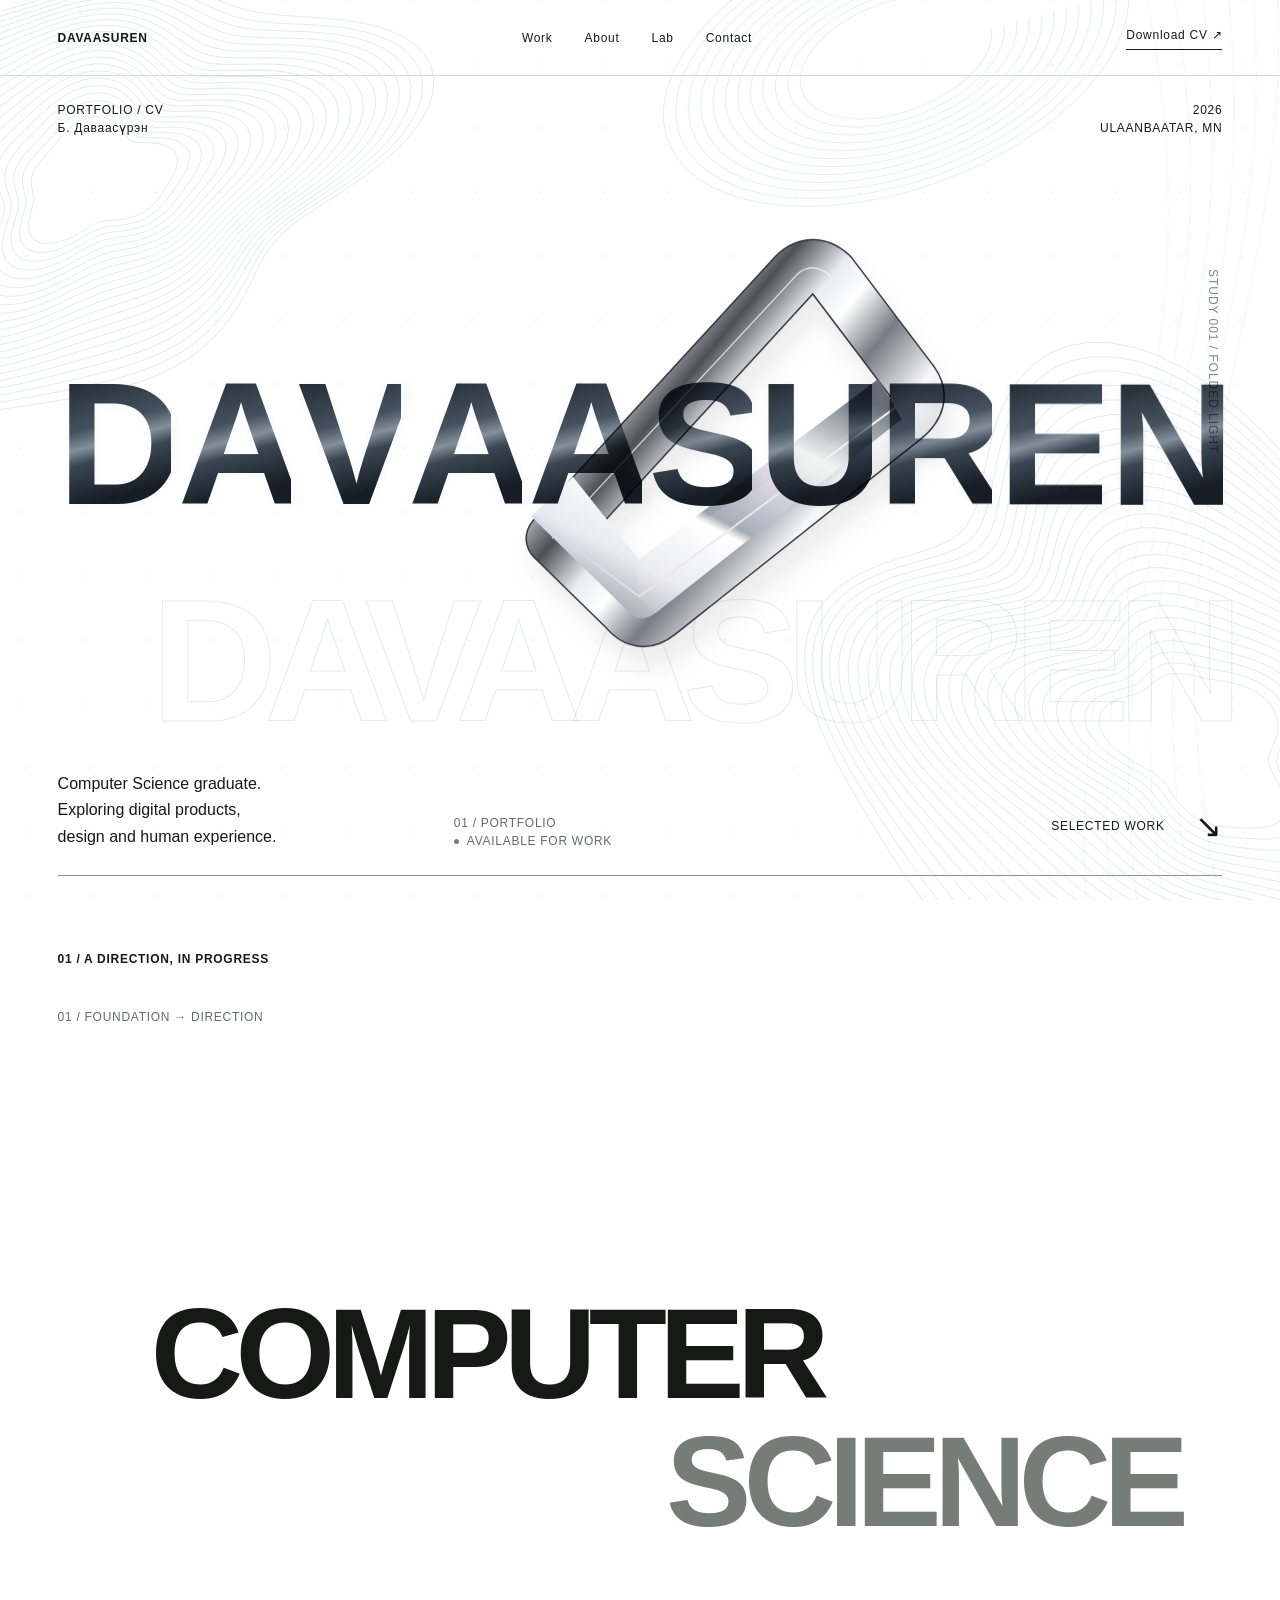
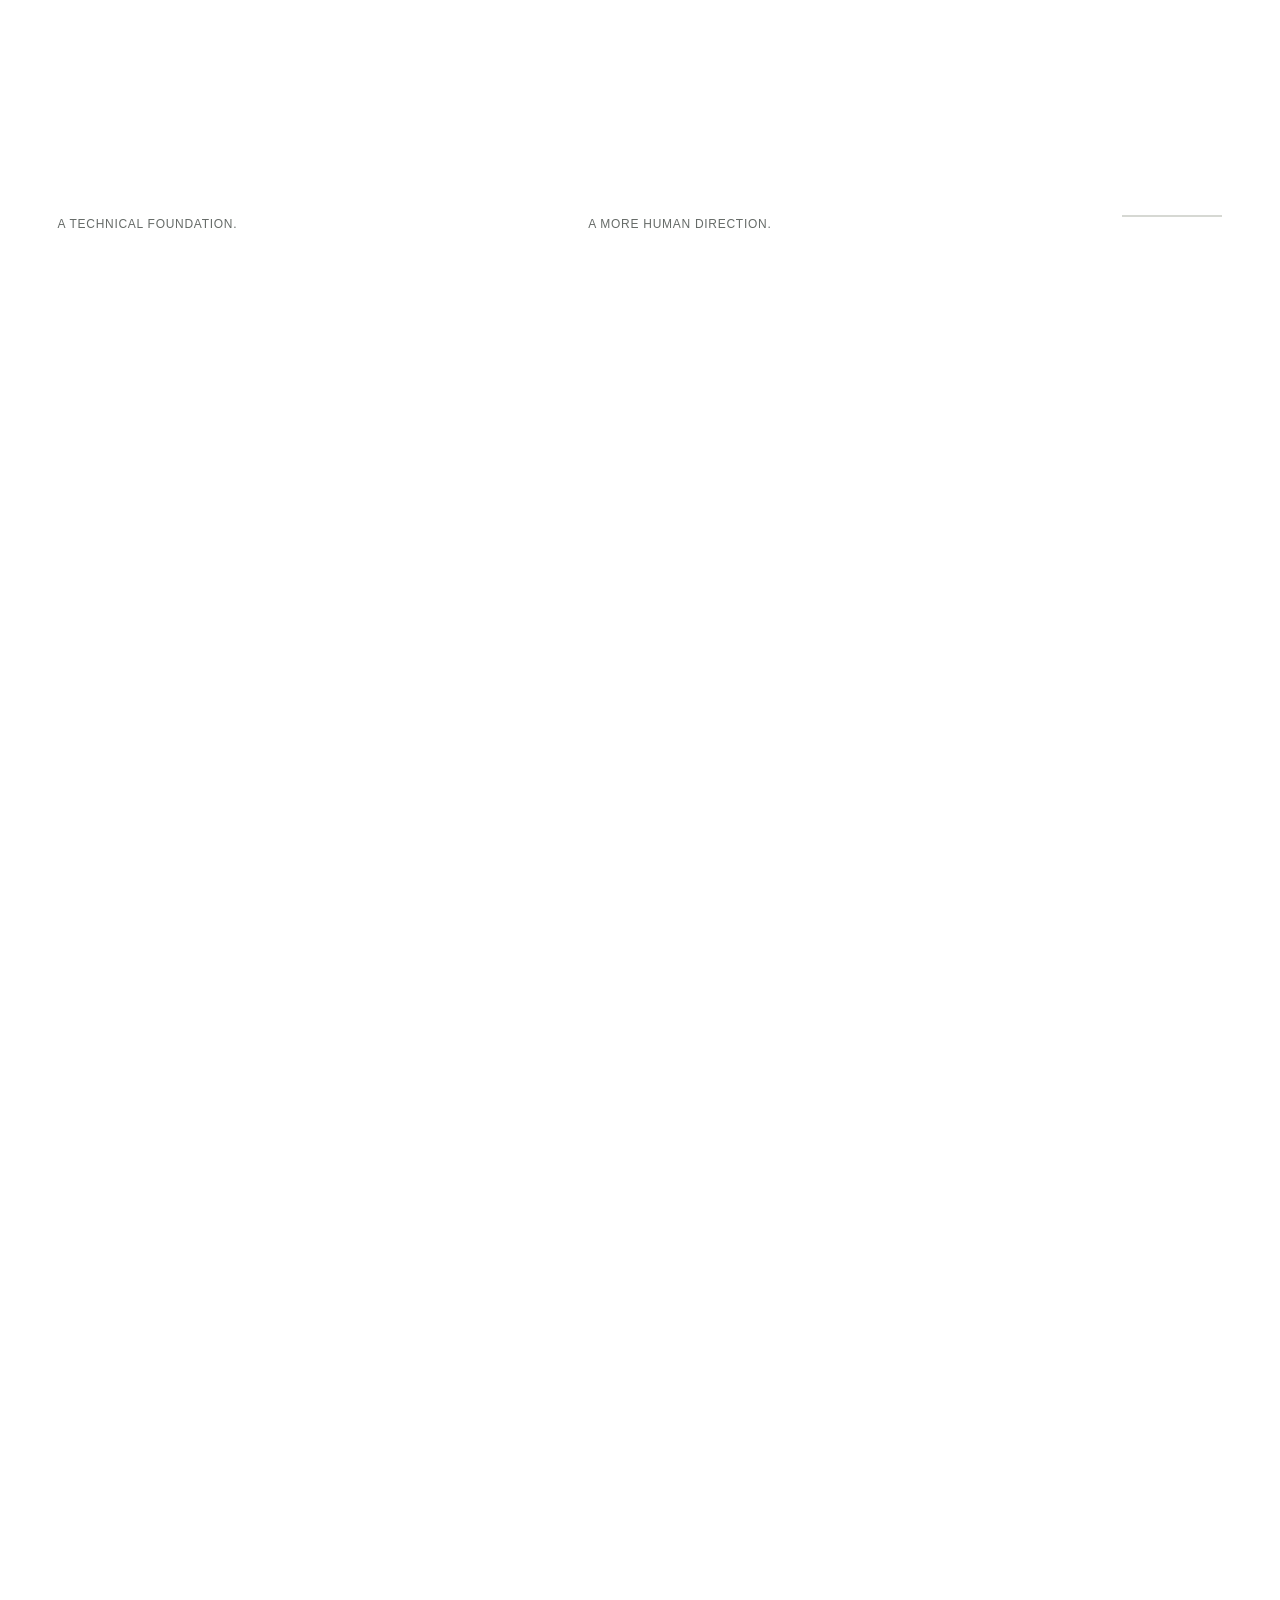
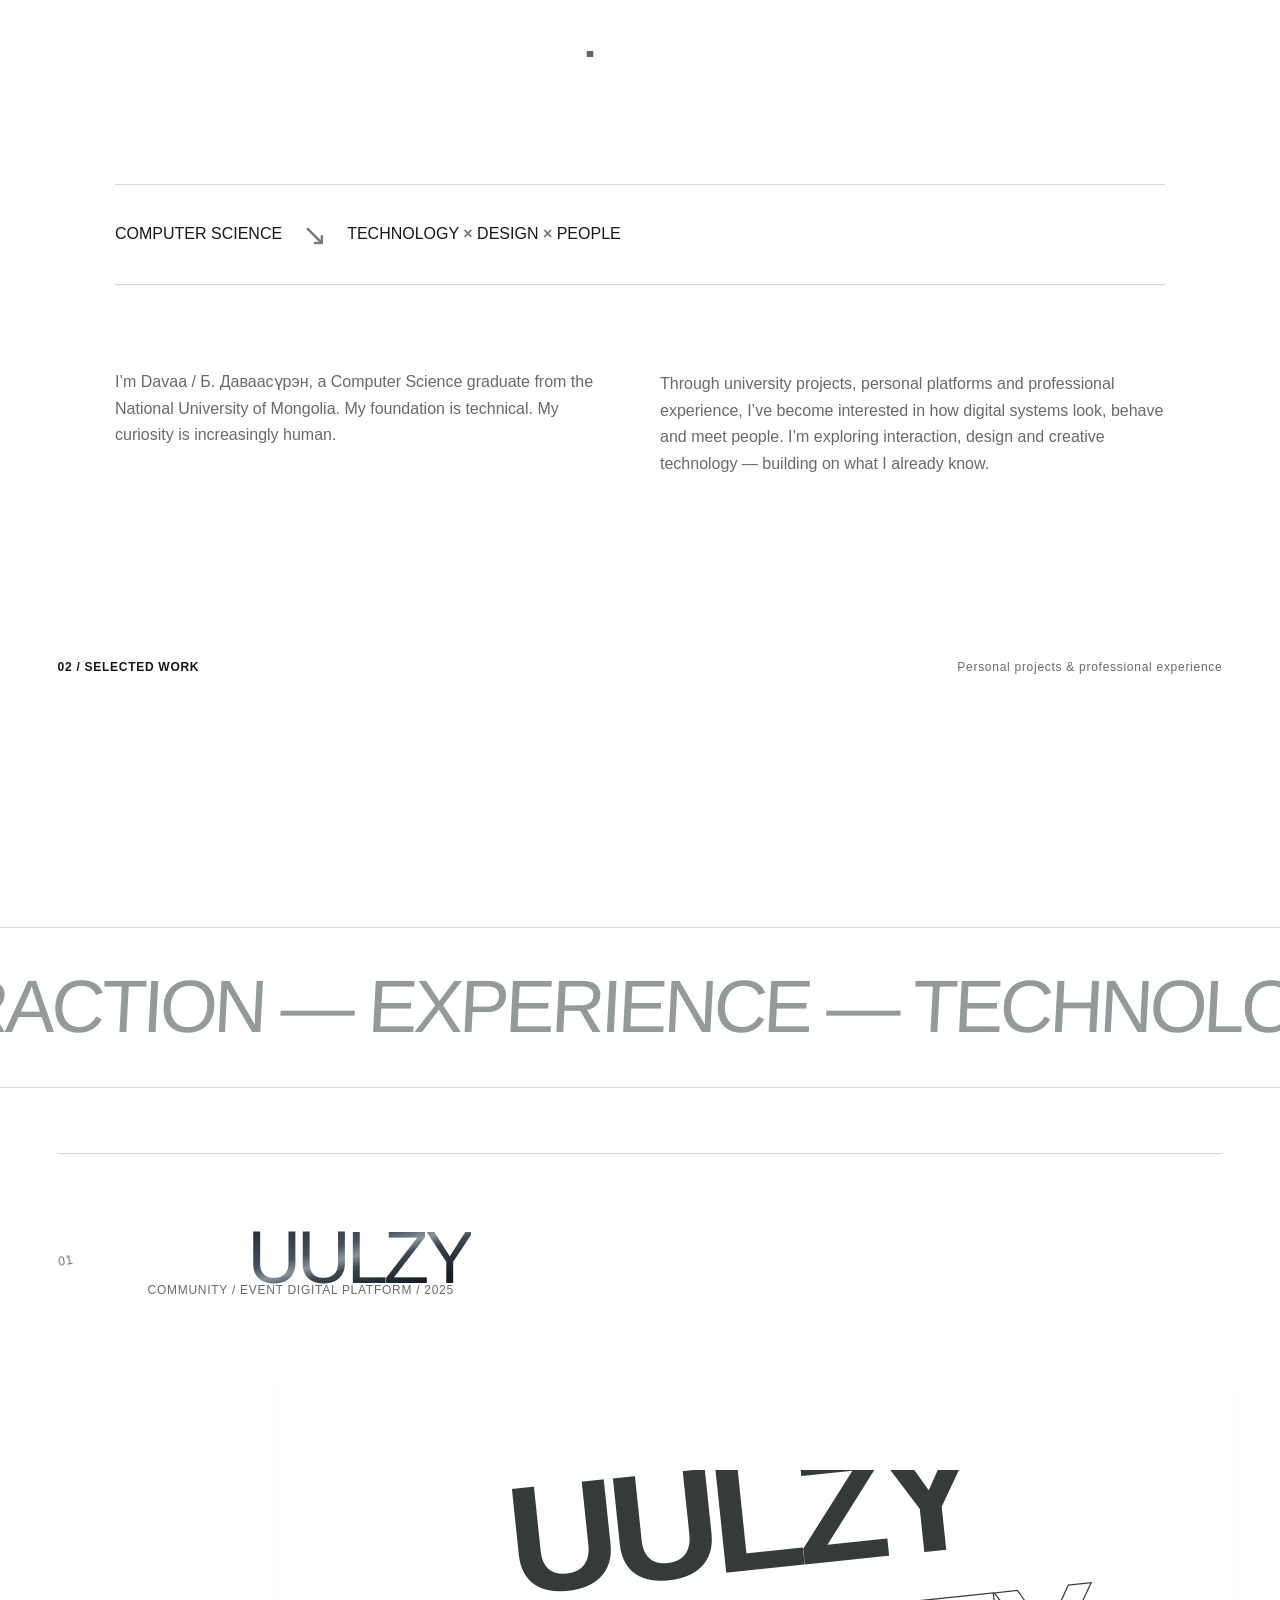
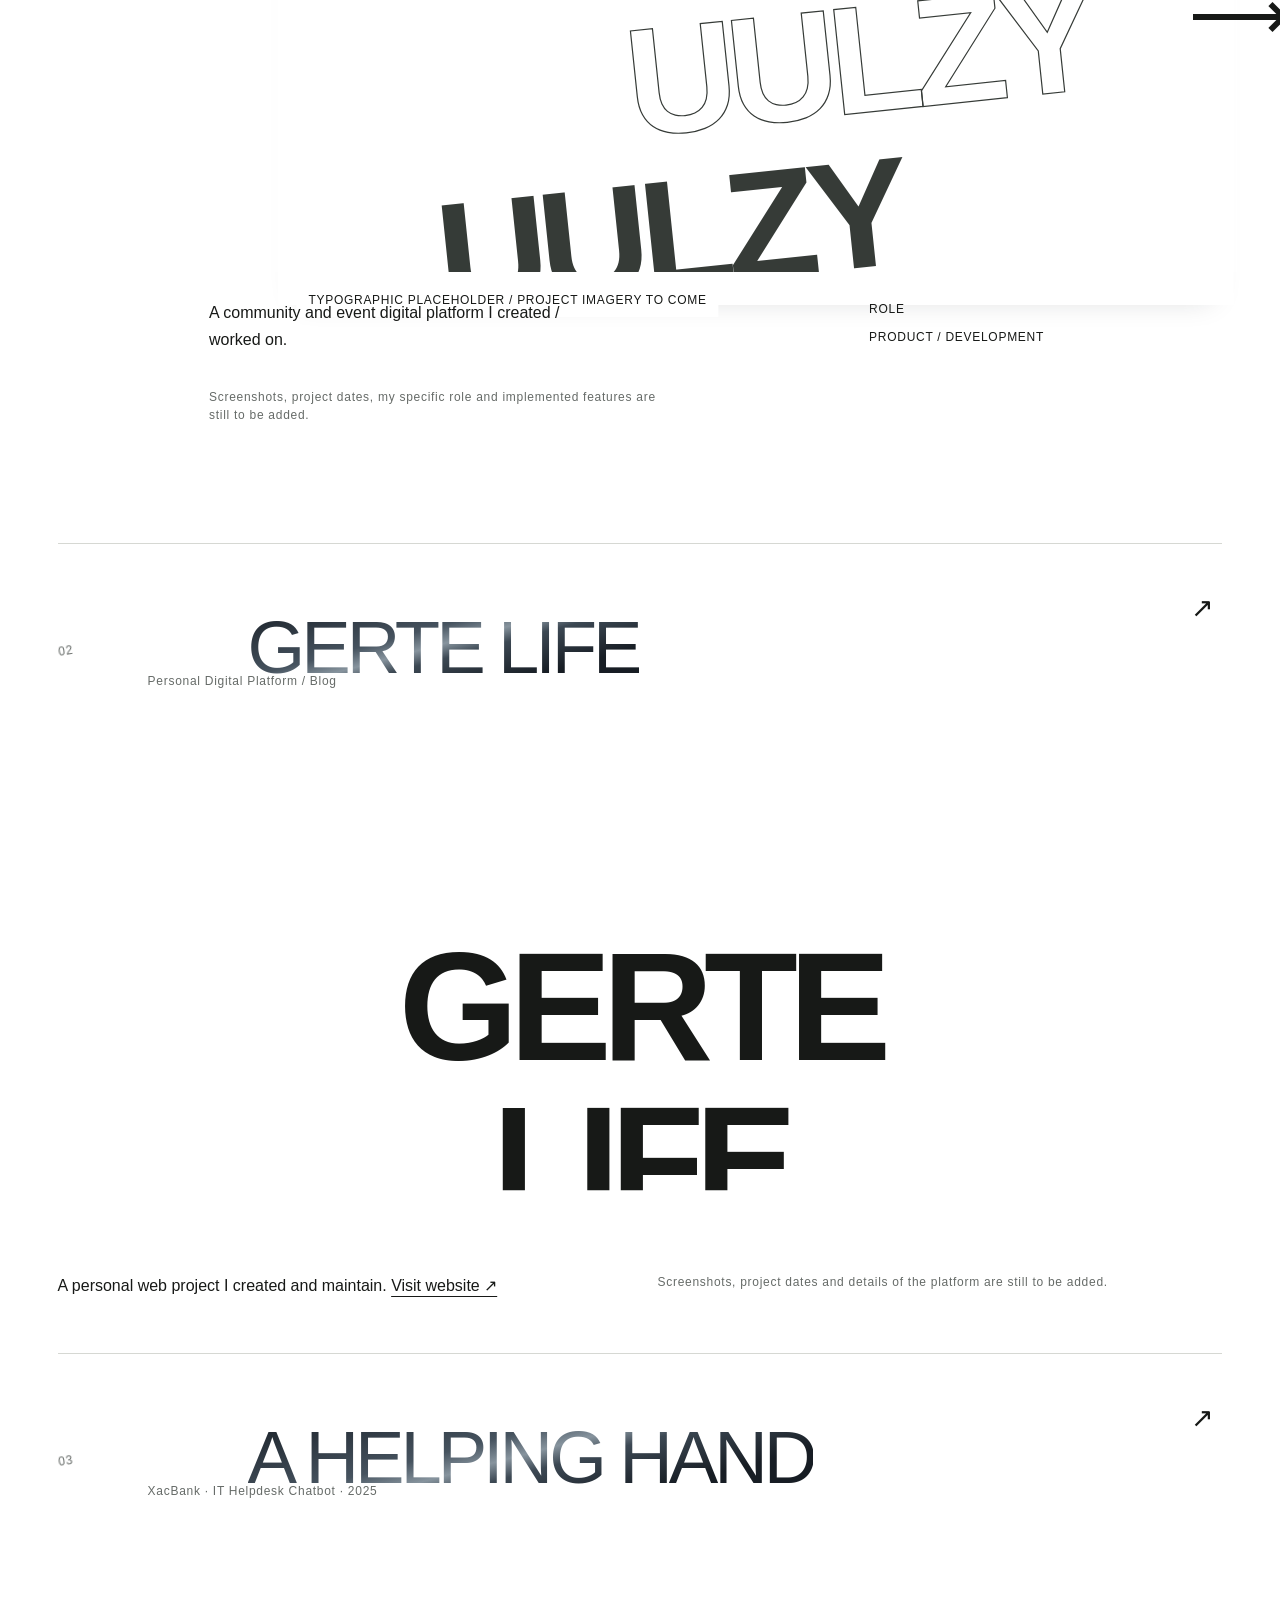
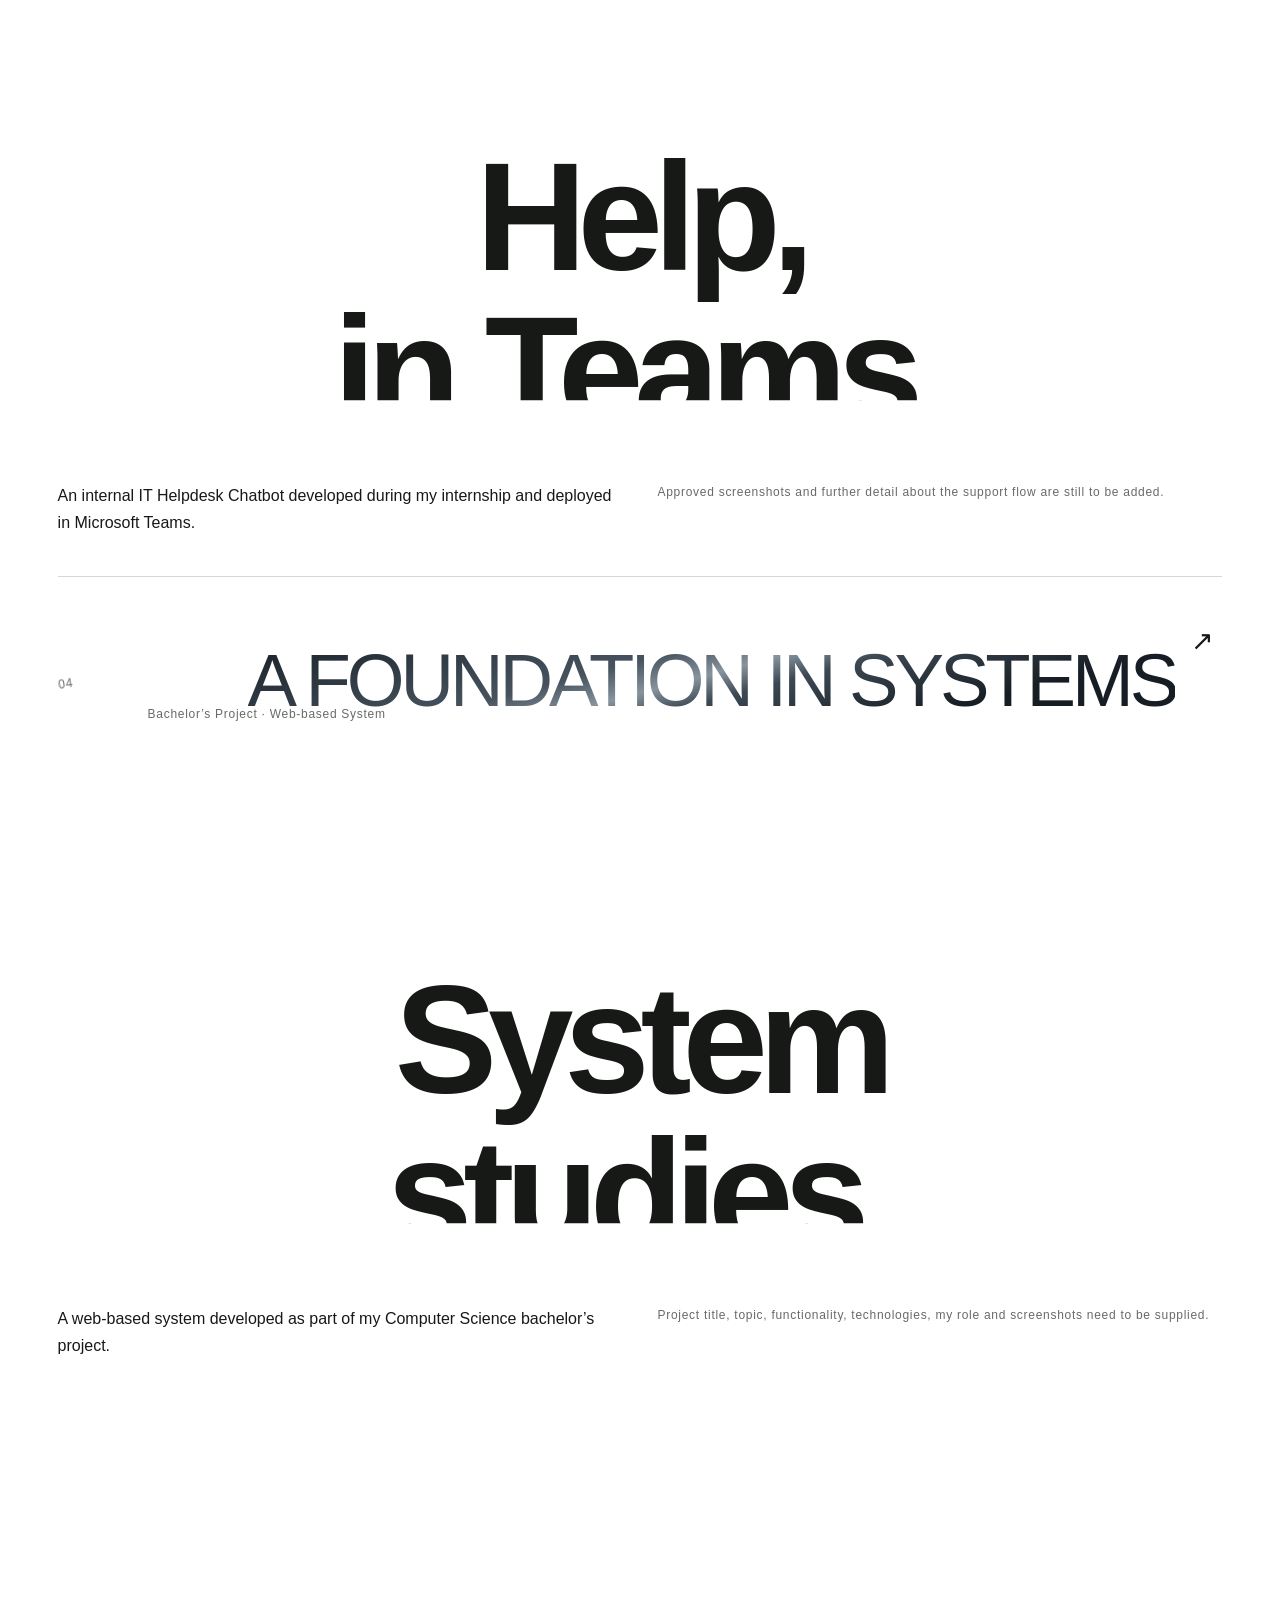
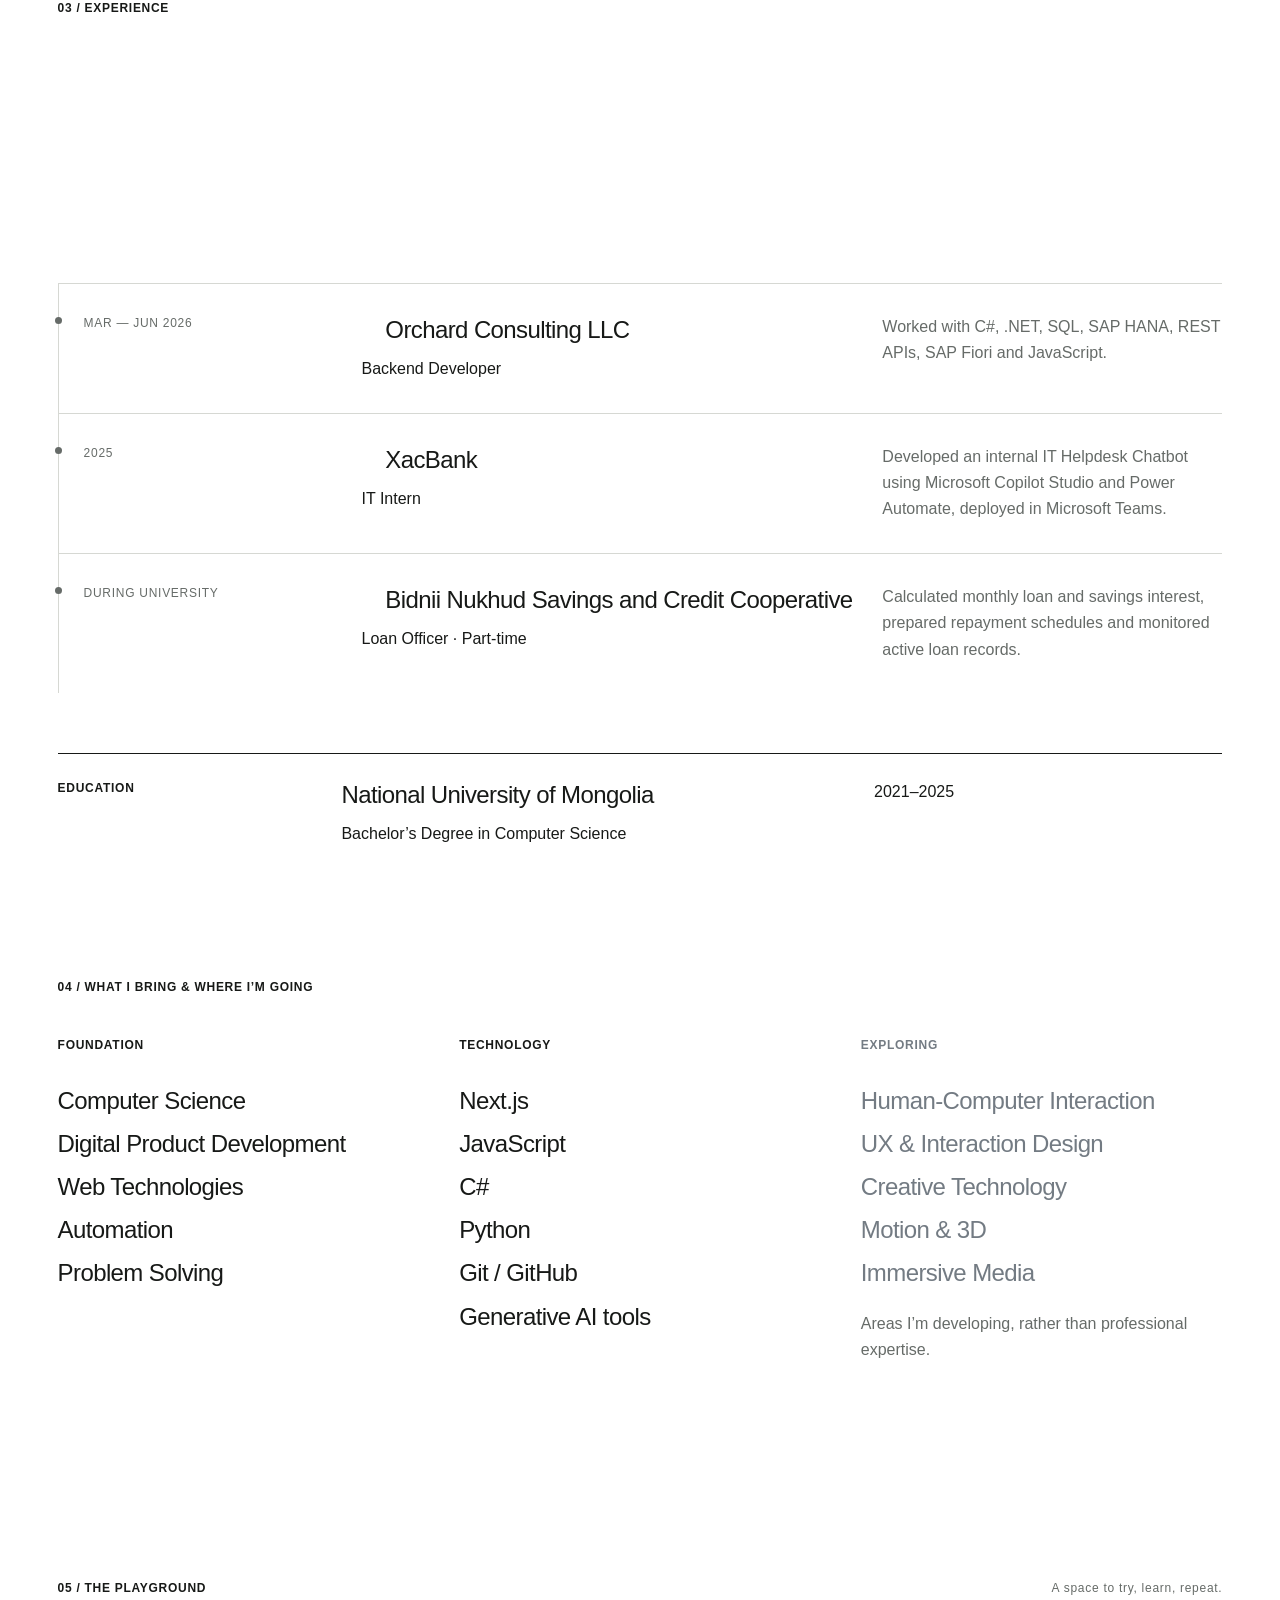
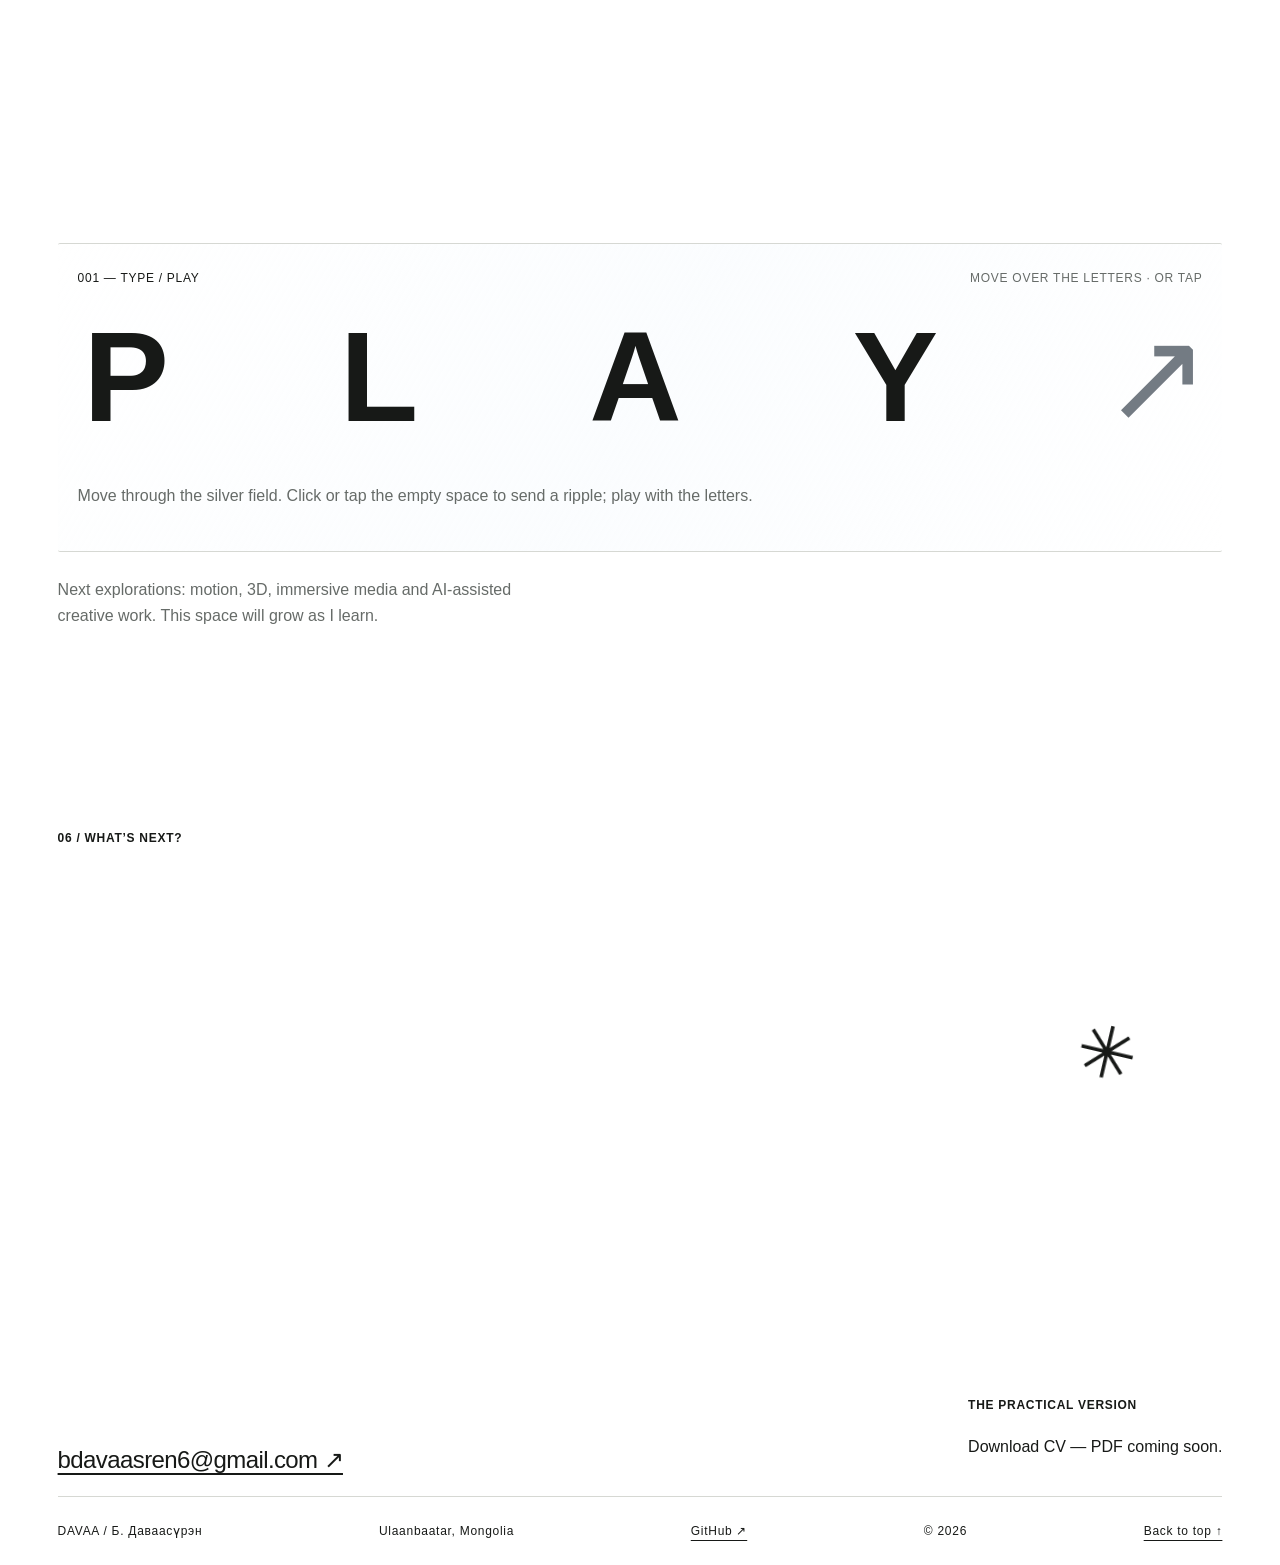
==== commit 5ec5a924: "Refine portfolio with silver typography and interactive patterns" ====
--- a/index.html
+++ b/index.html
@@ -1,10 +1,10 @@
 <!doctype html>
-<html lang="en"><head><meta charset="utf-8"><meta name="viewport" content="width=device-width,initial-scale=1"><title>Davaa — Portfolio</title><meta name="description" content="Computer Science graduate exploring interaction, creative technology and human-centered digital experiences."><link rel="canonical" href="https://davaasren.github.io/"><meta property="og:title" content="Davaa — Portfolio"><meta property="og:description" content="Technical foundation. Creative curiosity. Human-centered direction."><meta property="og:type" content="website"><meta property="og:url" content="https://davaasren.github.io/"><meta property="og:image" content="https://davaasren.github.io/assets/social-preview.png"><meta name="twitter:card" content="summary_large_image"><meta name="theme-color" content="#f1f0e9"><link rel="icon" href="/assets/favicon.svg" type="image/svg+xml"><link rel="stylesheet" href="/styles/main.css"><link rel="stylesheet" href="/styles/motion.css"><script src="/scripts/vendor/gsap.min.js" defer></script><script src="/scripts/vendor/ScrollTrigger.min.js" defer></script><script src="/scripts/vendor/lenis.min.js" defer></script><script src="/scripts/motion.js" defer></script><script src="/scripts/main.js" defer></script></head>
-<body><a class="skip" href="#main">Skip to content</a><header class="nav"><a class="brand" href="/" aria-label="Davaa home">D /</a><nav aria-label="Main navigation"><a href="/#work">Work</a><a href="/#about">About</a><a href="/#lab">Lab</a><a href="/#contact">Contact</a></nav><a class="cv-link" href="/#cv">Download CV ↗</a></header><main id="main">
-<section class="hero"><div class="hero-meta"><span>Б. Даваасүрэн<br>Ulaanbaatar, Mongolia</span><span class="availability"><i></i> Open to work</span></div><h1 class="hero-name" aria-label="Davaa"><span>D</span><span>A</span><span>V</span><span>A</span><span>A</span><b aria-hidden="true">✳</b></h1><div class="hero-bottom"><p>Computer Science graduate.<br>Exploring technology, design<br>and human experience.</p><div class="hero-caption">TECHNICAL FOUNDATION.<br>CREATIVE CURIOSITY.</div><a href="#work" class="scroll">Scroll to explore <span>↓</span></a></div><div class="hero-rule"></div></section>
+<html lang="en"><head><meta charset="utf-8"><meta name="viewport" content="width=device-width,initial-scale=1"><title>Davaasuren — Portfolio</title><meta name="description" content="Computer Science graduate exploring interaction, creative technology and human-centered digital experiences."><link rel="canonical" href="https://davaasren.github.io/"><meta property="og:title" content="Davaasuren — Portfolio"><meta property="og:description" content="Technical foundation. Creative curiosity. Human-centered direction."><meta property="og:type" content="website"><meta property="og:url" content="https://davaasren.github.io/"><meta property="og:image" content="https://davaasren.github.io/assets/social-preview.png"><meta name="twitter:card" content="summary_large_image"><meta name="theme-color" content="#ffffff"><link rel="icon" href="/assets/favicon.svg" type="image/svg+xml"><link rel="stylesheet" href="/styles/main.css"><link rel="stylesheet" href="/styles/motion.css"><link rel="stylesheet" href="/styles/editorial.css"><script src="/scripts/vendor/gsap.min.js" defer></script><script src="/scripts/vendor/ScrollTrigger.min.js" defer></script><script src="/scripts/vendor/lenis.min.js" defer></script><script src="/scripts/atmosphere.js" defer></script><script src="/scripts/motion.js" defer></script><script src="/scripts/main.js" defer></script></head>
+<body><a class="skip" href="#main">Skip to content</a><header class="nav"><a class="brand" href="/" aria-label="Davaasuren home">DAVAASUREN</a><nav aria-label="Main navigation"><a href="/#work">Work</a><a href="/#about">About</a><a href="/#lab">Lab</a><a href="/#contact">Contact</a></nav><a class="cv-link" href="/#cv">Download CV ↗</a></header><main id="main">
+<section class="hero"><div class="hero-meta"><span>PORTFOLIO / CV<br>Б. Даваасүрэн</span><span class="hero-edition">2026<br>ULAANBAATAR, MN</span></div><div class="hero-composition"><div class="hero-sculpture" aria-hidden="true"><img src="/assets/silver-ribbon.svg" alt="" width="900" height="800"></div><h1 class="hero-name" aria-label="Davaasuren"><span>D</span><span>A</span><span>V</span><span>A</span><span>A</span><span>S</span><span>U</span><span>R</span><span>E</span><span>N</span><b aria-hidden="true">*</b></h1><span class="hero-echo" aria-hidden="true">DAVAASUREN</span><span class="material-note" aria-hidden="true">STUDY 001 / FOLDED LIGHT</span></div><div class="hero-bottom"><p>Computer Science graduate.<br>Exploring digital products,<br>design and human experience.</p><div class="hero-caption">01 / PORTFOLIO<br><span class="availability"><i></i> AVAILABLE FOR WORK</span></div><a href="#work" class="scroll">SELECTED WORK <span>↘</span></a></div><div class="hero-rule"></div></section>
 <section id="about" class="transition section"><div class="section-label">01 / A DIRECTION, IN PROGRESS</div><div class="story"><div class="scroll-scene" aria-hidden="true"><div class="scene-index">01 / FOUNDATION → DIRECTION</div><div class="cs-type"><span>COMPUTER</span><span>SCIENCE</span></div><div class="human-type"><span>TECHNOLOGY</span><b>×</b><span>DESIGN</span><b>×</b><span>PEOPLE</span></div><div class="scene-foot"><span>A TECHNICAL FOUNDATION.</span><span>A MORE HUMAN DIRECTION.</span><span class="scene-progress"><i></i></span></div></div><h2>From how it <em>works.</em><br>To how it <em>feels.</em></h2><div class="foundation"><span>COMPUTER SCIENCE</span><span class="arrow">↘</span><span>TECHNOLOGY <b>×</b> DESIGN <b>×</b> PEOPLE</span></div><div class="about-copy"><p>I’m Davaa / Б. Даваасүрэн, a Computer Science graduate from the National University of Mongolia. My foundation is technical. My curiosity is increasingly human.</p><p>Through university projects, personal platforms and professional experience, I’ve become interested in how digital systems look, behave and meet people. I’m exploring interaction, design and creative technology — building on what I already know.</p></div></div></section>
 <section id="work" class="work section"><div class="section-top"><span class="section-label">02 / SELECTED WORK</span><span class="small">Personal projects & professional experience</span></div><h2 class="section-title">Things I’ve<br><em>helped make.</em></h2><div class="motion-marquee" aria-hidden="true"><div>INTERACTION — EXPERIENCE — TECHNOLOGY — DESIGN — INTERACTION — EXPERIENCE — TECHNOLOGY — DESIGN —</div></div><div id="projects"></div></section>
 <section id="experience" class="experience section"><div class="section-label">03 / EXPERIENCE</div><h2 class="section-title">Different contexts.<br><em>A wider perspective.</em></h2><div id="timeline"></div><div id="education" class="education"></div></section>
 <section class="capabilities section"><div class="section-label">04 / WHAT I BRING & WHERE I’M GOING</div><div id="capabilities" class="capability-grid"></div></section>
-<section id="lab" class="lab section"><div class="section-top"><span class="section-label">05 / THE PLAYGROUND</span><span class="small">A space to try, learn, repeat.</span></div><h2 class="section-title">A little room<br><em>for curiosity.</em></h2><div class="type-play" aria-label="Interactive typography experiment"><div class="lab-caption">001 — TYPE / PLAY <span>MOVE OVER THE LETTERS · OR TAP</span></div><div class="play-letters" aria-label="Play"><button aria-label="Animate letter P">P</button><button aria-label="Animate letter L">L</button><button aria-label="Animate letter A">A</button><button aria-label="Animate letter Y">Y</button><span aria-hidden="true">↗</span></div><p>A small study in type and interaction, made for this website.</p></div><p class="lab-note">Next explorations: motion, 3D, immersive media and AI-assisted creative work. This space will grow as I learn.</p></section>
+<section id="lab" class="lab section"><div class="section-top"><span class="section-label">05 / THE PLAYGROUND</span><span class="small">A space to try, learn, repeat.</span></div><h2 class="section-title">A little room<br><em>for curiosity.</em></h2><div class="type-play" aria-label="Interactive typography experiment"><div class="lab-caption">001 — TYPE / PLAY <span>MOVE OVER THE LETTERS · OR TAP</span></div><div class="play-letters" aria-label="Play"><button aria-label="Animate letter P">P</button><button aria-label="Animate letter L">L</button><button aria-label="Animate letter A">A</button><button aria-label="Animate letter Y">Y</button><span aria-hidden="true">↗</span></div><p>Move through the silver field. Click or tap the empty space to send a ripple; play with the letters.</p></div><p class="lab-note">Next explorations: motion, 3D, immersive media and AI-assisted creative work. This space will grow as I learn.</p></section>
 <section id="contact" class="contact section"><div class="section-label">06 / WHAT’S NEXT?</div><h2>Open to<br><em>interesting</em><br>work<span class="contact-star" aria-hidden="true">✳</span></h2><div class="contact-bottom"><a id="email" class="email" href="mailto:bdavaasren6@gmail.com">bdavaasren6@gmail.com ↗</a><div id="cv"><span class="section-label">THE PRACTICAL VERSION</span><p id="cv-state">Download CV — PDF coming soon.</p></div></div><footer><span>DAVAA / Б. Даваасүрэн</span><span id="location">Ulaanbaatar, Mongolia</span><a href="https://github.com/Davaasren">GitHub ↗</a><span>© 2026</span><a href="#main">Back to top ↑</a></footer></section></main><noscript><p class="section">JavaScript is disabled. Read the <a href="/overview.html">complete portfolio overview</a> for projects, experience, education and capabilities.</p></noscript></body></html>
--- a/styles/editorial.css
+++ b/styles/editorial.css
@@ -0,0 +1,82 @@
+/* Benchmark: hero + Uulzy. The remaining spreads retain their previous art direction. */
+:root{--paper:#ffffff;--ink:#171917;--muted:#666b68;--line:#d6d8d3;--accent:#737b83}.nav{height:76px}.nav .brand{font-size:12px;letter-spacing:-.25px;font-weight:700}.hero{min-height:calc(100svh - 76px);padding-top:25px;background:#ffffff}.hero-meta{font-size:10px;letter-spacing:.7px}.hero-edition{text-align:right}.hero-composition{position:relative;flex:1;display:flex;align-items:center;min-height:390px;margin:15px 0 35px;perspective:1000px}.hero-name{font-size:13.7vw;letter-spacing:-.075em;font-weight:600;width:100%;padding:0;line-height:.9;margin:0;z-index:2;position:relative;mix-blend-mode:multiply}.hero-name b{display:none}.hero-sculpture{position:absolute;left:34%;top:50%;width:clamp(300px,42vw,650px);transform:translateY(-50%);z-index:1;pointer-events:none;filter:drop-shadow(8px 20px 12px #15192515);perspective:900px}.hero-sculpture img{display:block;width:100%;height:auto}.hero-echo{position:absolute;left:8%;top:63%;font-size:13.7vw;letter-spacing:-.075em;font-weight:600;color:transparent;-webkit-text-stroke:1px #aaaeb080;white-space:nowrap;pointer-events:none;z-index:0}.material-note{position:absolute;right:0;top:20%;font-size:8px;letter-spacing:1px;writing-mode:vertical-rl;color:#818786}.hero-bottom{position:relative;z-index:3;grid-template-columns:1fr 1fr 1fr}.hero-bottom p{font-size:16px;line-height:1.5;letter-spacing:-.3px}.hero-caption{font-size:9px;letter-spacing:1px;line-height:2}.availability{font-size:9px;letter-spacing:1px}.availability i{background:#74816c;width:5px;height:5px}.scroll{font-size:9px;letter-spacing:1px}.scroll span{font-size:32px}.hero-rule{background:#8f9692;margin-top:25px}.work,.motion-active .work .project{background:var(--paper)}.work{overflow:hidden}.work>.section-title{font-size:clamp(45px,6vw,95px);max-width:70%;margin-bottom:55px}.motion-marquee{border-color:var(--line)}.motion-marquee>div{color:#949a97}.project[data-slug="uulzy"]{padding-bottom:80px;min-height:110svh;border-top-color:var(--line)}.project[data-slug="uulzy"] .project-heading{grid-template-columns:70px 1fr auto;position:relative;z-index:2;align-items:start;margin-bottom:-24px;pointer-events:none}.project[data-slug="uulzy"] .project-heading a{pointer-events:auto}.project[data-slug="uulzy"] .project-number{font-family:Arial,sans-serif;font-size:13px;margin-top:12px;color:var(--ink)}.project[data-slug="uulzy"] h3{font-size:clamp(65px,8.5vw,135px);letter-spacing:-.07em;margin:0 0 9px;line-height:.95}.project[data-slug="uulzy"] .category{font-size:9px;letter-spacing:1.3px;text-transform:uppercase}.project[data-slug="uulzy"] .project-link{display:none}.project[data-slug="uulzy"] .project-stage{background:#eff0ee;width:82%;margin:0 0 0 13%;height:62svh;min-height:410px;border:0;overflow:visible;box-shadow:0 15px 28px -22px #171b232f;isolation:initial}.project[data-slug="uulzy"] .stage-inner{overflow:hidden;border:1px solid #c8cfca;background:repeating-linear-gradient(0deg,transparent 0,transparent 89px,#1c282008 90px),#eff0ee}.project[data-slug="uulzy"] .stage-word{font-size:clamp(90px,13vw,210px);line-height:.84;width:120%;max-width:120%;text-align:center;font-weight:600;letter-spacing:-.07em;color:#202622}.uulzy-poster{display:block;transform:rotate(-6deg);opacity:.9}.uulzy-poster>span{display:block;white-space:nowrap}.uulzy-poster>span:nth-child(2){color:transparent;-webkit-text-stroke:1px #202622;transform:translateX(9%)}.uulzy-poster>span:nth-child(3){transform:translateX(-9%)}.project[data-slug="uulzy"] .stage-label{background:var(--paper);color:var(--ink);bottom:-12px;left:18px;padding:8px 12px;font-size:8px;letter-spacing:1px;z-index:2}.project[data-slug="uulzy"] .stage-plus{font-size:70px;right:-55px;top:45%;line-height:.5;color:var(--ink);z-index:2;font-weight:400}.project[data-slug="uulzy"] .project-description{grid-template-columns:1fr 1fr 1fr;margin:35px 0 0 13%;width:82%;font-size:12px;gap:35px}.project-role{grid-column:3;grid-row:1;display:flex;flex-direction:column;gap:10px}.project-role span{font-size:8px;letter-spacing:1.5px}.project-role strong{font-size:10px;letter-spacing:1px;text-transform:uppercase;font-weight:500}.project[data-slug="uulzy"] .project-description>p:first-of-type{grid-column:1 / 3;grid-row:1;max-width:390px;font-size:13px}.project[data-slug="uulzy"] .missing{grid-column:1 / 3;max-width:450px;font-size:10px}.pointer-label{width:74px;height:74px;font-size:8px;background:#ffffffd9;box-shadow:0 0 0 1px #17191720}
+@media(min-width:1600px){.hero-name,.hero-echo{font-size:205px}.hero-sculpture{width:600px}}@media(max-width:800px){.hero-composition{min-height:380px}.hero-sculpture{left:28%;width:55vw}.hero-caption{display:none}.hero-bottom{grid-template-columns:1fr 1fr}.hero-name,.hero-echo{font-size:13.7vw}.project[data-slug="uulzy"]{min-height:0}.project[data-slug="uulzy"] .project-stage{min-height:330px;margin-left:6%;width:90%}.project[data-slug="uulzy"] .project-heading{grid-template-columns:35px 1fr auto;margin-bottom:10px}.project[data-slug="uulzy"] .stage-plus{right:-22px;font-size:48px}.project[data-slug="uulzy"] .project-description{margin-left:6%;width:90%;gap:20px}.project[data-slug="uulzy"] .stage-word{font-size:16vw}.project[data-slug="uulzy"] .stage-label{font-size:7px;max-width:85%}}@media(max-width:520px){.nav{height:72px}.nav .brand{font-size:10px}.nav nav{gap:10px}.nav a{font-size:10px}.nav .cv-link{font-size:9px}.hero{min-height:calc(100svh - 72px)}.hero-composition{min-height:350px;margin:0 0 15px}.hero-sculpture{left:13%;width:76vw}.hero-name{font-size:13.7vw}.hero-echo{top:60%;left:0}.hero-bottom p{font-size:13px}.hero-meta{font-size:8px}.scroll{font-size:8px;gap:12px}.material-note{font-size:6px}.work>.section-title{max-width:100%}.project[data-slug="uulzy"] h3{font-size:65px}.project[data-slug="uulzy"] .project-stage{min-height:290px;height:40svh;width:93%;margin-left:2%}.project[data-slug="uulzy"] .stage-word{font-size:22vw}.project[data-slug="uulzy"] .stage-plus{right:-17px;font-size:37px}.project[data-slug="uulzy"] .project-description{display:flex;flex-direction:column;margin-left:2%;width:93%;gap:18px}.project[data-slug="uulzy"] .project-role{order:0}.project[data-slug="uulzy"] .project-description>p{order:1}.project[data-slug="uulzy"]{padding-bottom:55px}.project[data-slug="uulzy"] .category{font-size:8px}}
+/* Crop intentionally oversize motion without creating a horizontal page scroll. */
+html,body{overflow-x:clip}
+
+/* One continuous paper canvas across the entire portfolio. */
+body,.hero,.work,.experience,.capabilities,.lab,.contact,
+.motion-active .scroll-scene,.motion-active .work .project,
+.project-stage,.project[data-slug="uulzy"] .project-stage,
+.project[data-slug="uulzy"] .stage-inner{background:#ffffff;color:#171917}
+.lab .small,.lab-caption span,.type-play p,.lab-note,
+.scene-index,.scene-foot{color:#666b68}
+.type-play{border-color:#d6d8d3}
+.play-letters button{color:#171917}
+.play-letters span,.play-letters button:hover,.play-letters button.active{color:#737b83}
+.cs-type span:nth-child(2){color:#767d78}
+.human-type b,.human-type span:last-child{color:#737b83}
+.scene-progress{background:#d6d8d3}
+.scene-progress i{background:#737b83}
+.contact footer,.project{border-color:#d6d8d3}
+
+/* Calm digital companion: never intercepts clicks or replaces the native cursor. */
+.cursor-fairy{position:fixed;top:0;left:0;width:40px;height:46px;z-index:60;pointer-events:none;opacity:0;transform-origin:center;filter:drop-shadow(0 2px 3px #233a5220)}
+.cursor-fairy svg{width:100%;height:100%;overflow:visible}
+.fairy-wing{transform-box:fill-box;transform-origin:90% 80%;animation:fairy-wing 1.4s ease-in-out infinite alternate}
+.fairy-wing.right{transform-origin:10% 80%;animation-delay:-.7s}
+.fairy-star{animation:fairy-light 2.4s ease-in-out infinite alternate}
+@keyframes fairy-wing{from{transform:scaleX(.8) rotate(-5deg)}to{transform:scaleX(1) rotate(6deg)}}
+@keyframes fairy-light{from{opacity:.4}to{opacity:1}}
+@media(pointer:coarse),(prefers-reduced-motion:reduce){.cursor-fairy{display:none}}
+
+/* Shared type scale: label / body / subheading / heading / display. */
+:root{--type-label:12px;--type-body:16px;--type-subheading:24px;--type-heading:clamp(40px,5.8vw,88px);--type-display:clamp(64px,10vw,152px);--type-name:clamp(40px,13.7vw,205px)}
+body{line-height:1.6}
+.nav .brand,.nav a,.nav .cv-link,.hero-meta,.hero-caption,.availability,.scroll,
+.section-label,.small,.category,.project .category,.project[data-slug="uulzy"] .category,
+.stage-label,.project[data-slug="uulzy"] .stage-label,.project-role span,.project-role strong,
+.project-description .missing,.project[data-slug="uulzy"] .missing,.timeline-row .date,
+.scene-index,.scene-foot,.lab-caption,.capability-grid h3,footer{font-size:var(--type-label);line-height:1.5;letter-spacing:.06em}
+.hero-bottom p,.about-copy,.project-description,.project[data-slug="uulzy"] .project-description,
+.project[data-slug="uulzy"] .project-description>p:first-of-type,.timeline-row p,.timeline-row .role,
+.education p,.foundation,.capability-grid p,.type-play p,.lab-note,#cv,.detail p,.detail-grid p{font-size:var(--type-body);line-height:1.65;letter-spacing:0}
+.timeline-row h3,.education h3,.capability-grid li,.detail-grid h2,.email{font-size:var(--type-subheading);line-height:1.35;letter-spacing:-.025em;font-weight:500}
+.capability-grid li{line-height:1.8}
+.section-title,.work>.section-title,.story h2,.project h3,.project[data-slug="uulzy"] h3{font-size:var(--type-heading);line-height:1.05;letter-spacing:-.055em;font-weight:500}
+em,.human-type span:last-child{font-family:inherit;font-style:normal;font-weight:inherit}
+.project-number,.project[data-slug="uulzy"] .project-number{font-family:inherit;font-size:var(--type-label);letter-spacing:.06em;line-height:1.5;color:var(--muted);margin-top:12px}
+.project-heading{grid-template-columns:70px 1fr auto}
+.contact h2,.detail h1,.cs-type,.human-type,.stage-word,.project[data-slug="uulzy"] .stage-word,.play-letters button,.play-letters span{font-size:var(--type-display);line-height:1;letter-spacing:-.06em}
+.hero-name,.hero-echo{font-size:var(--type-name)}
+.motion-marquee>div{font-size:var(--type-heading)}
+.material-note{font-size:var(--type-label);letter-spacing:.08em}
+/* Dark silver stays readable on white; a narrow highlight adds depth. */
+@supports (-webkit-background-clip:text){
+.hero-name>span,.section-title,.story h2,.contact h2>.line-mask>span,.project-heading h3 a{
+background:linear-gradient(165deg,#171d24 0%,#46535f 38%,#87949e 48%,#3c4853 56%,#171d24 78%);
+-webkit-background-clip:text;background-clip:text;color:transparent;
+}
+.hero-name>span{text-shadow:0 2px 10px #30475a0b}
+}
+.section-title em,.story h2 em,.contact h2 em{color:#596875}
+.hero-echo{-webkit-text-stroke:1px #bcc6ce60}
+.project-stage{box-shadow:0 14px 35px -28px #31485e40}
+@media(max-width:800px){.project-heading,.project[data-slug="uulzy"] .project-heading{grid-template-columns:35px 1fr auto}.hero-meta{gap:20px}.hero-bottom{gap:20px}.material-note{display:none}}
+@media(max-width:520px){
+:root{--type-label:11px;--type-body:15px;--type-subheading:22px;--type-heading:40px;--type-display:clamp(52px,13vw,68px)}
+.nav nav{gap:10px}.nav .brand{letter-spacing:-.03em}.nav .cv-link{max-width:70px}.hero-caption{display:none}.hero-bottom p{font-size:var(--type-body)}
+.project[data-slug="uulzy"] .project-heading{margin-bottom:12px}.project-role{gap:5px}.contact-star{font-size:70px}.email{font-size:18px;overflow-wrap:anywhere}.human-type{font-size:11vw}.cs-type{font-size:13vw}
+}
+
+/* White remains the canvas; atmospheric detail floats behind the content. */
+.silver-field{position:fixed;inset:0;width:100%;height:100%;pointer-events:none;z-index:0}
+.has-atmosphere>.nav,.has-atmosphere>main{position:relative;z-index:1}
+.has-atmosphere .hero,.has-atmosphere .work,.has-atmosphere .experience,
+.has-atmosphere .capabilities,.has-atmosphere .lab,.has-atmosphere .contact,
+.has-atmosphere.motion-active .scroll-scene{background:transparent}
+.has-atmosphere.motion-active .work .project{background:rgba(255,255,255,.92)}
+.has-atmosphere .project-stage,.has-atmosphere .project[data-slug="uulzy"] .project-stage,
+.has-atmosphere .project[data-slug="uulzy"] .stage-inner{background:rgba(255,255,255,.68)}
+.has-atmosphere .type-play{background:linear-gradient(120deg,#ffffffa0,#edf5fc40,#ffffffa0);padding:25px 20px;border-radius:2px}
+@media(prefers-reduced-motion:reduce){.silver-field{display:none}}
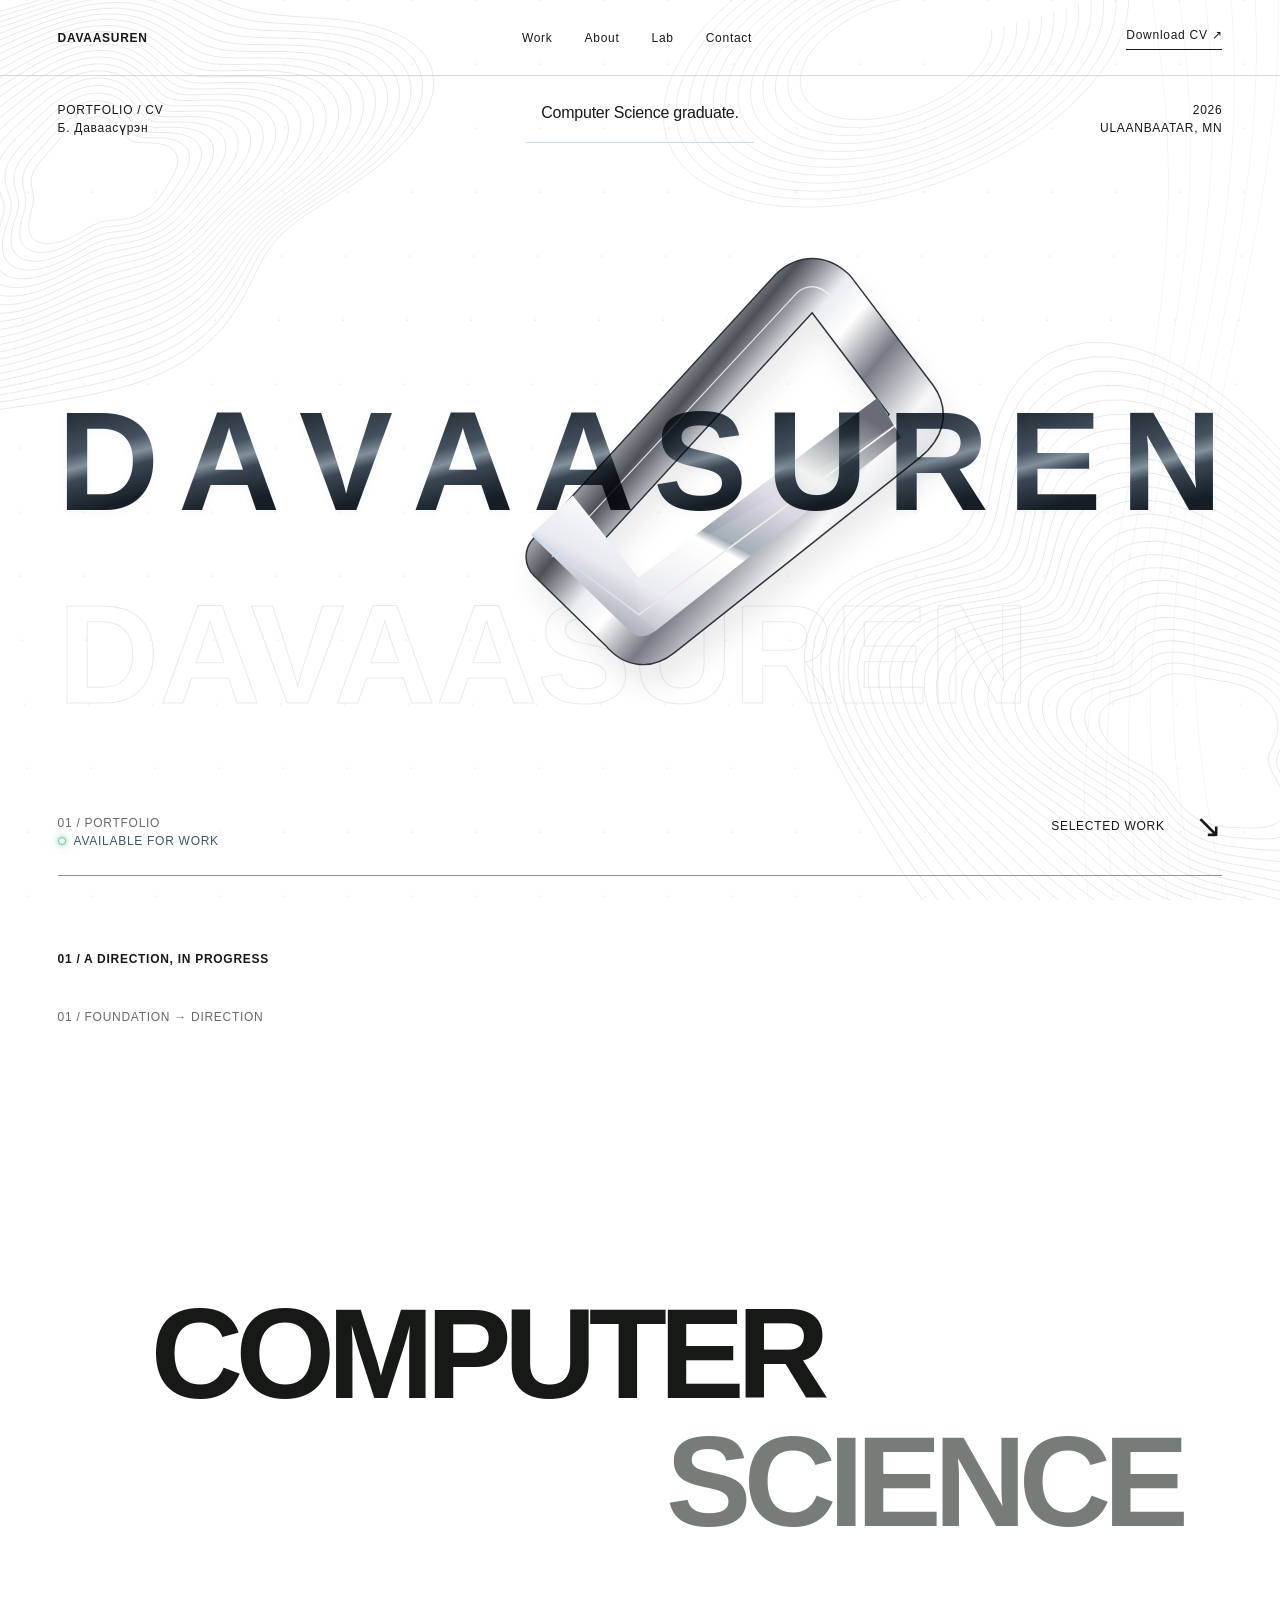
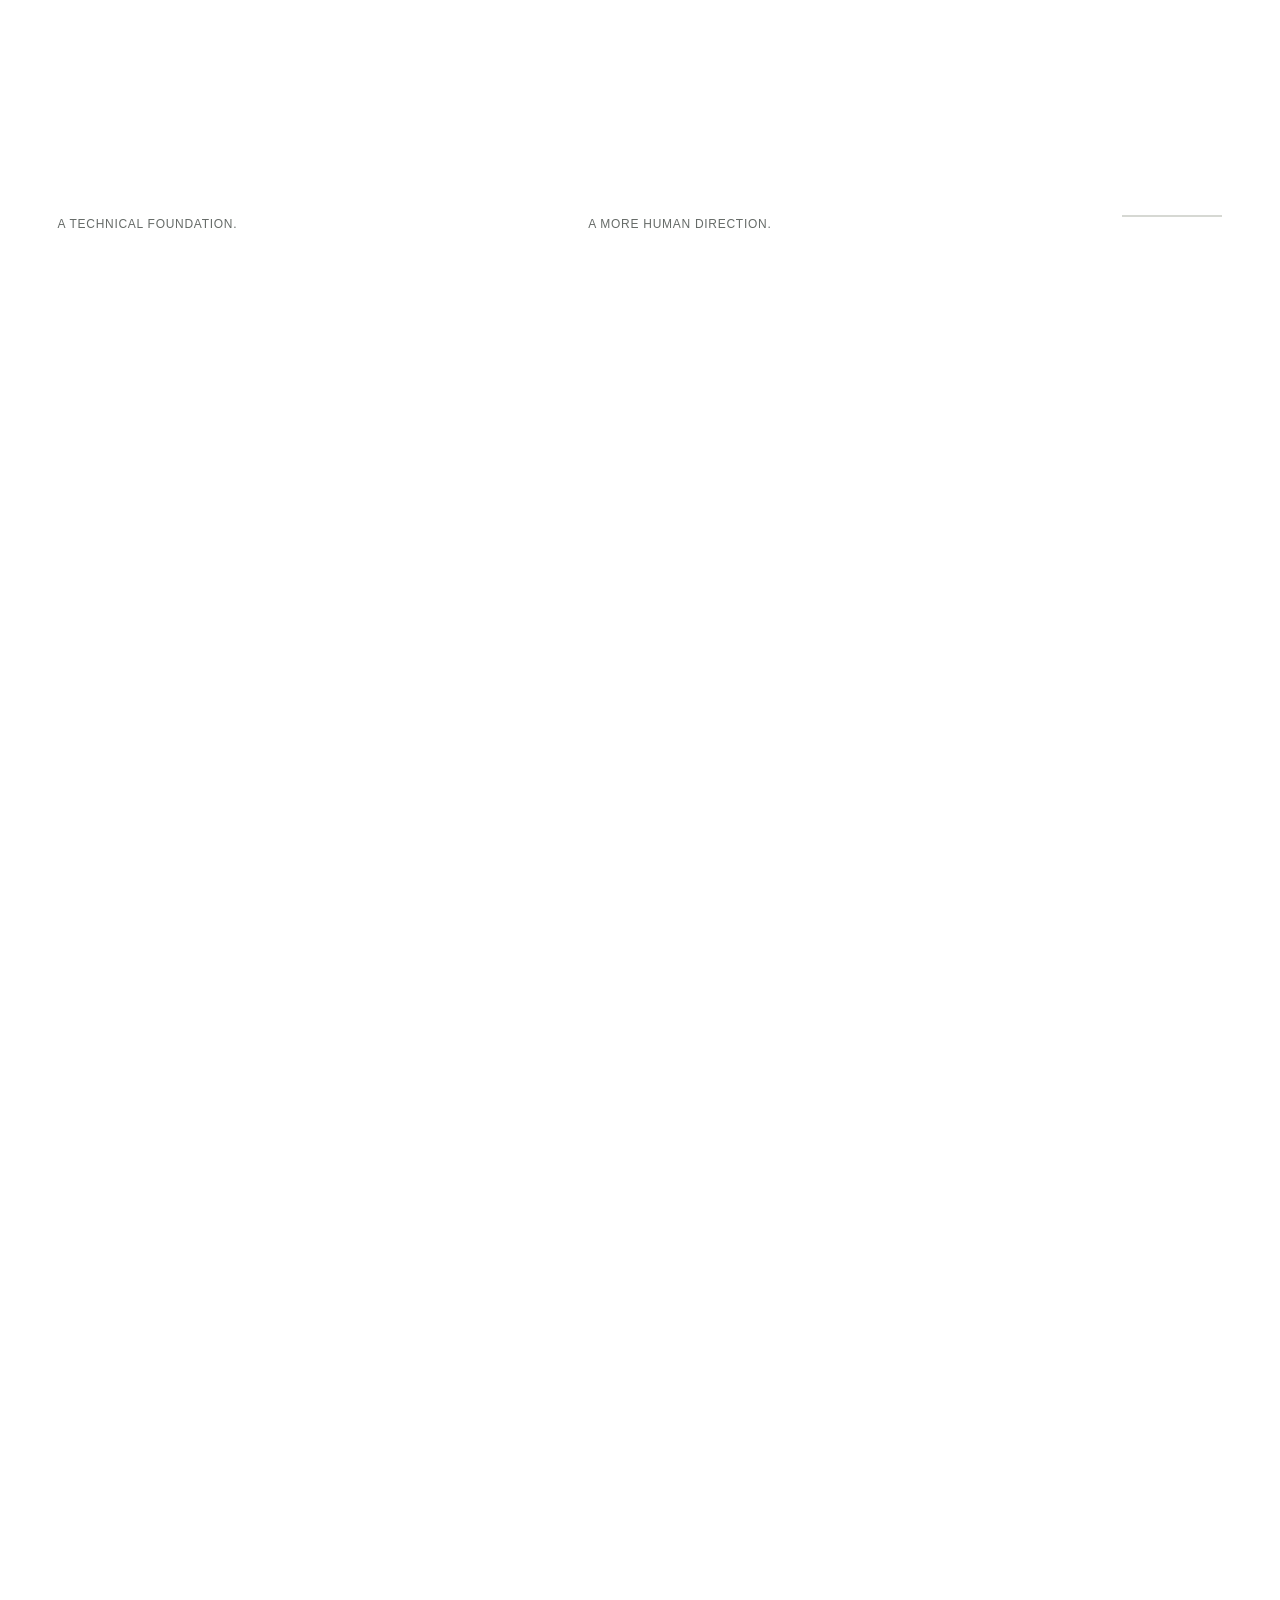
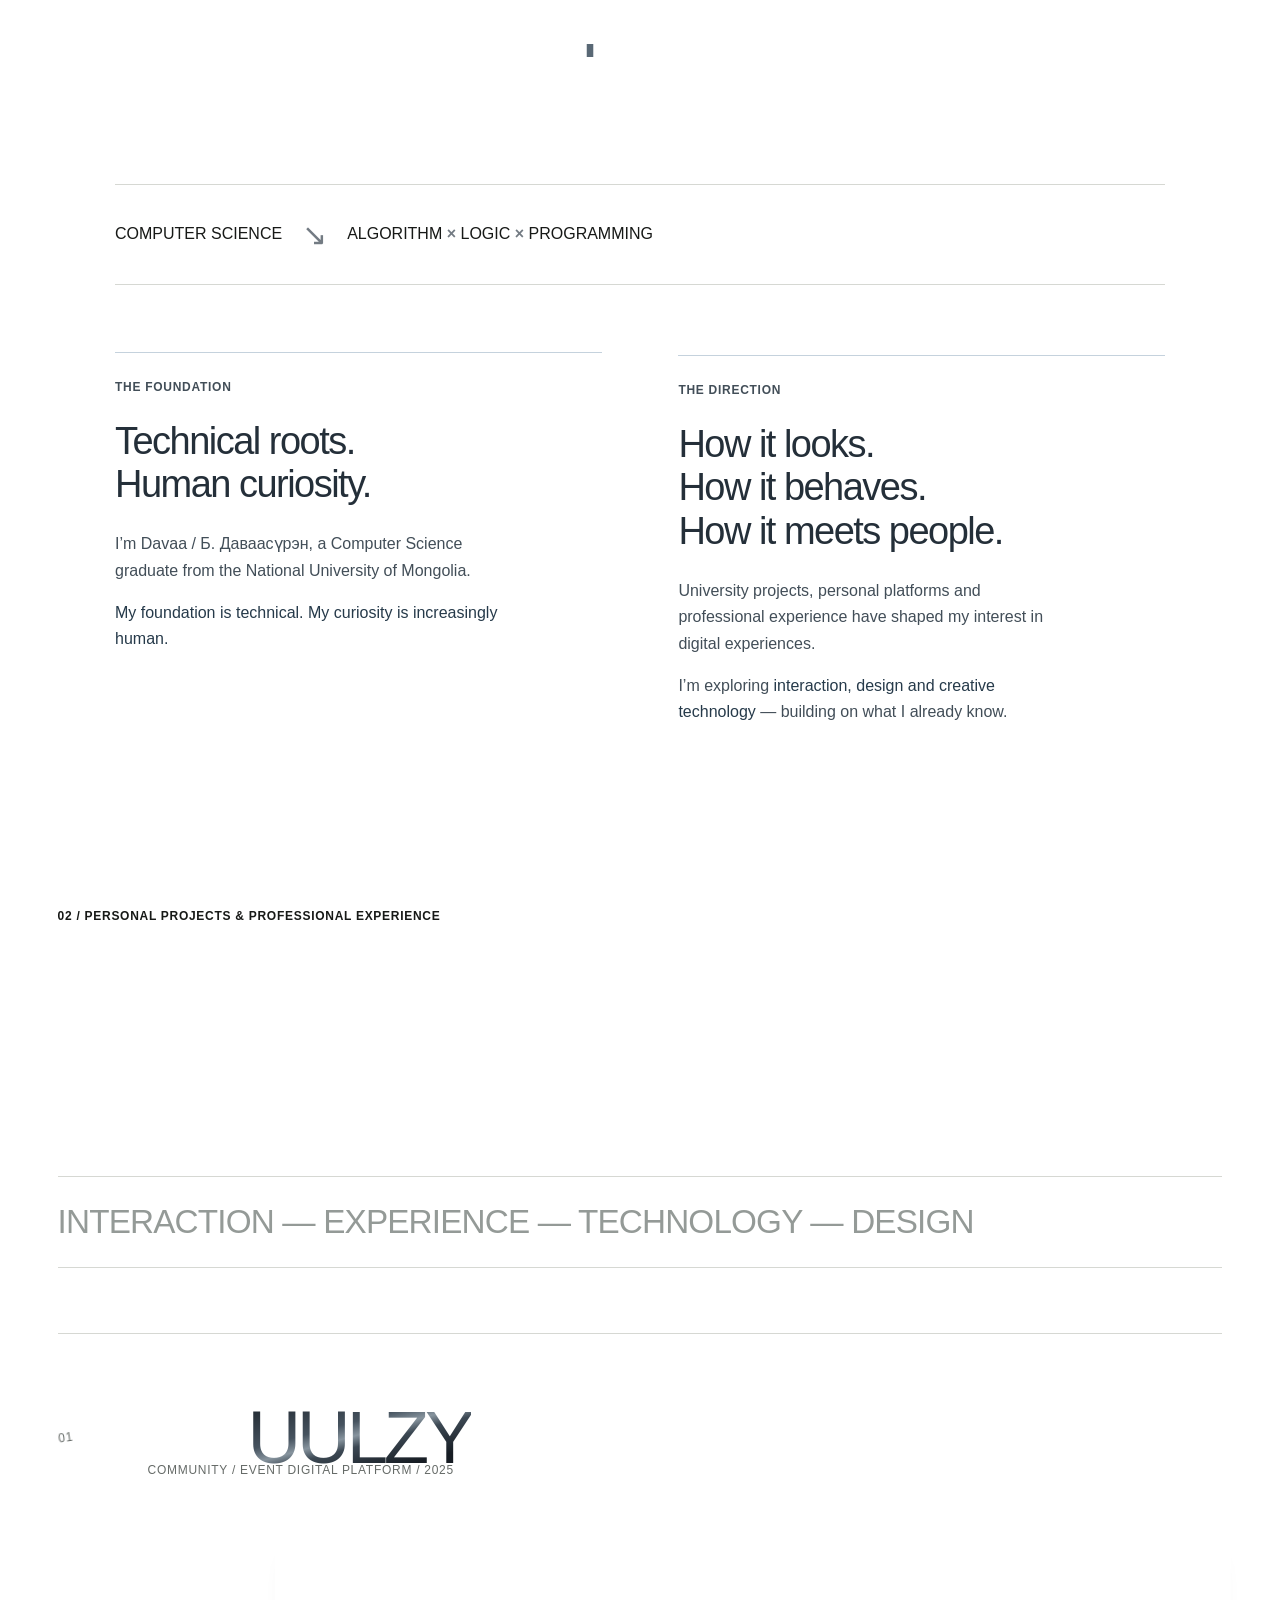
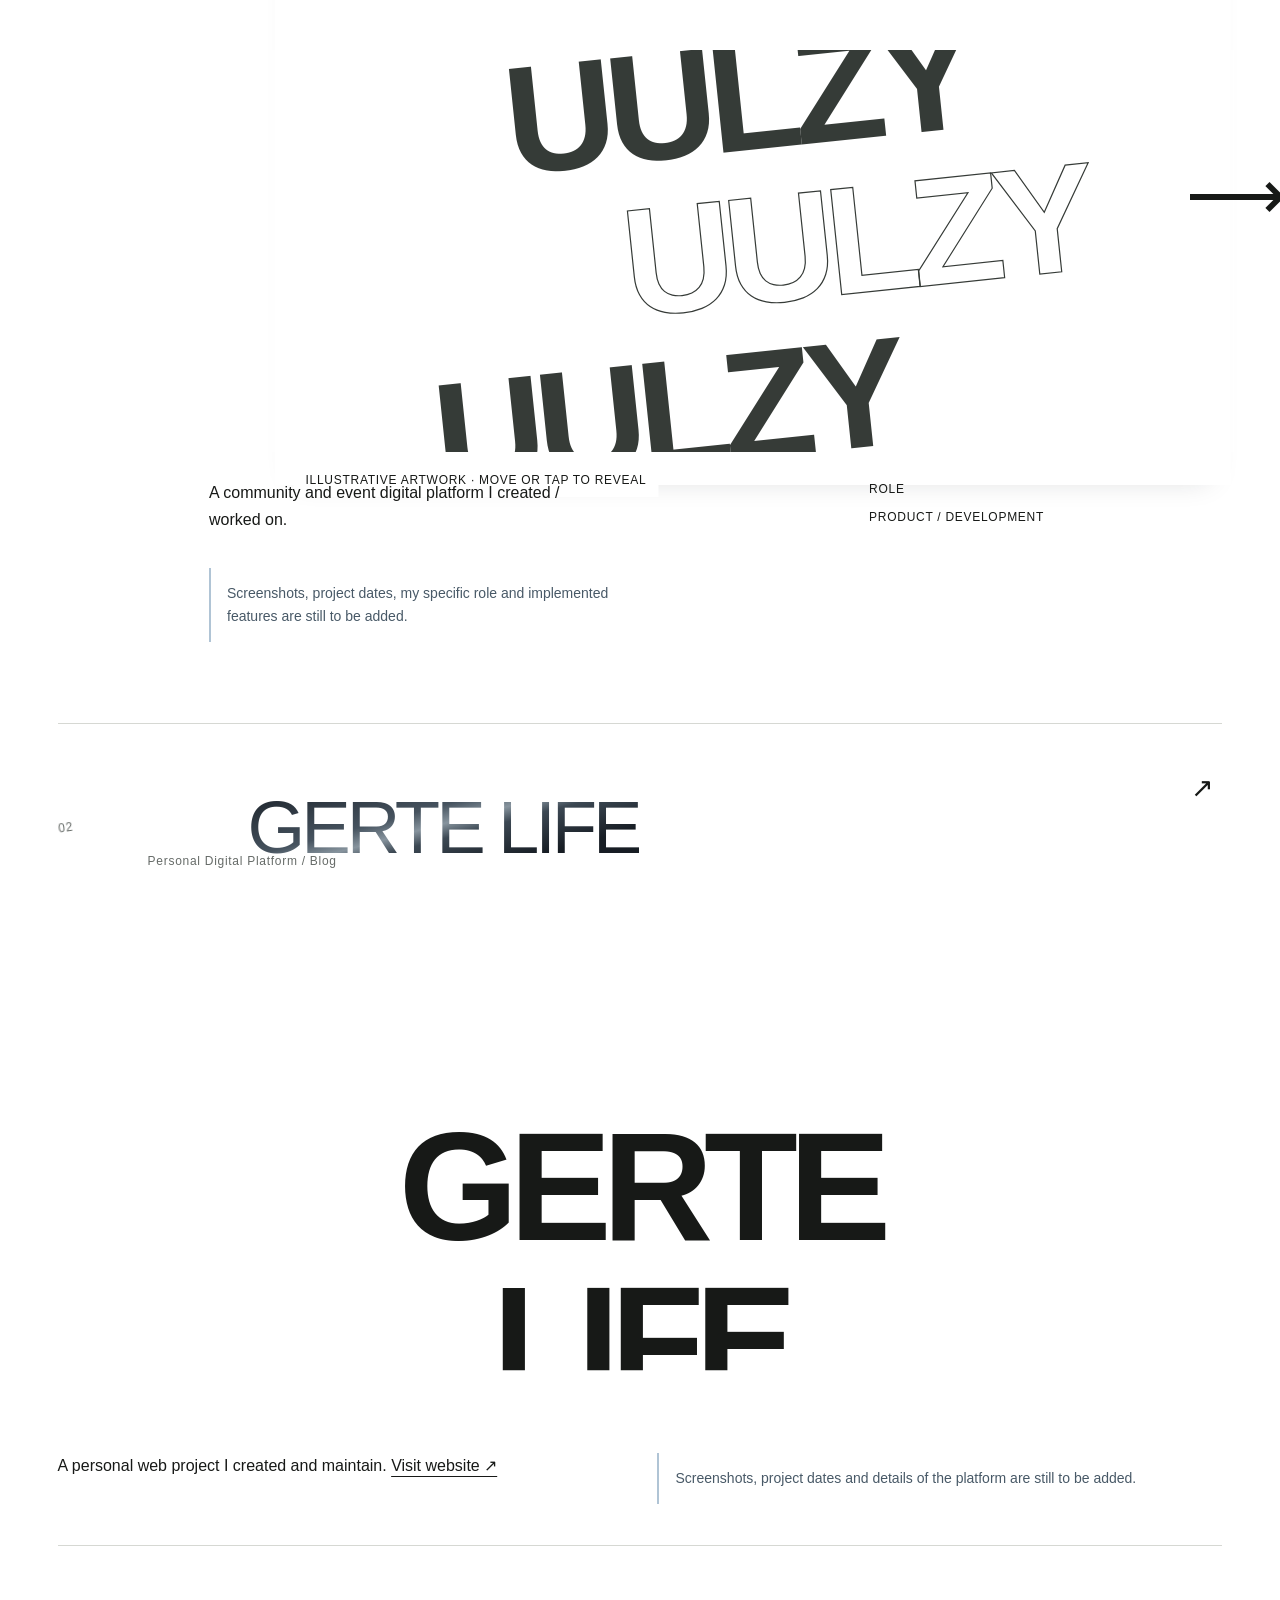
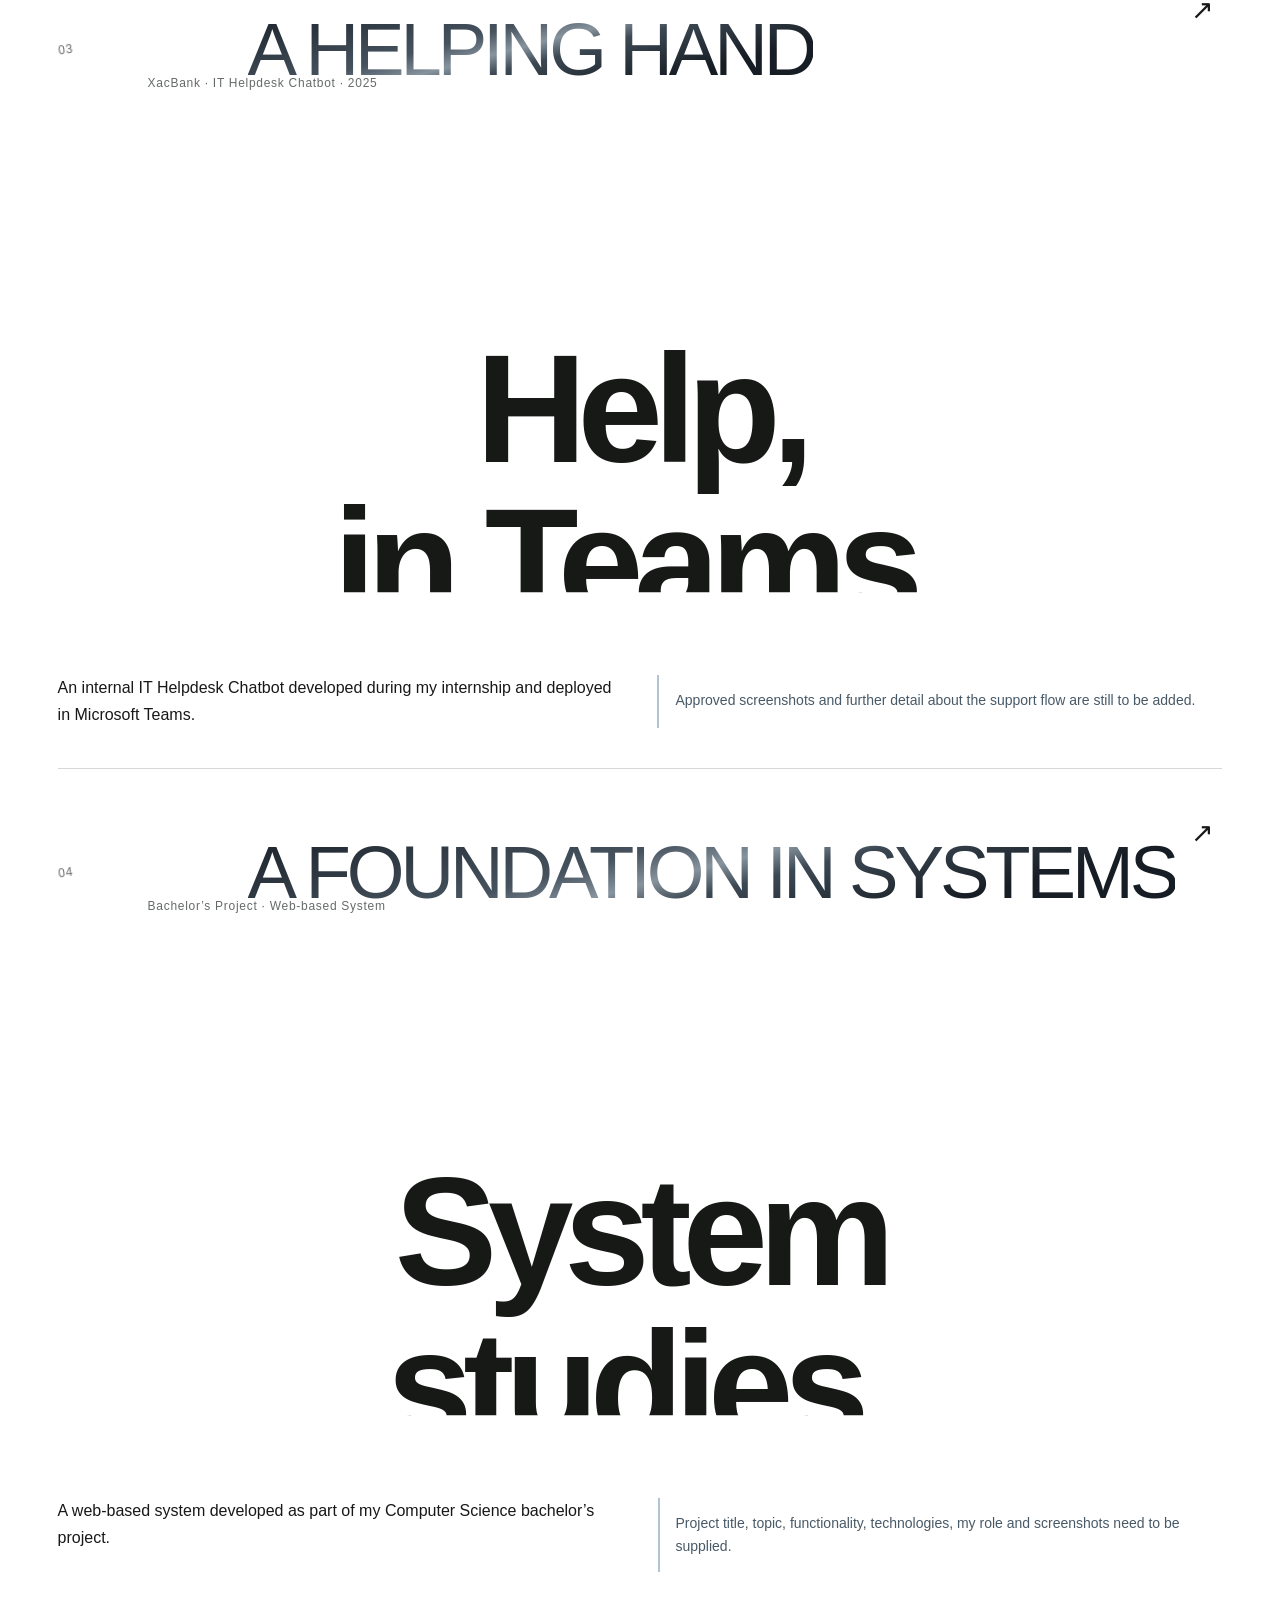
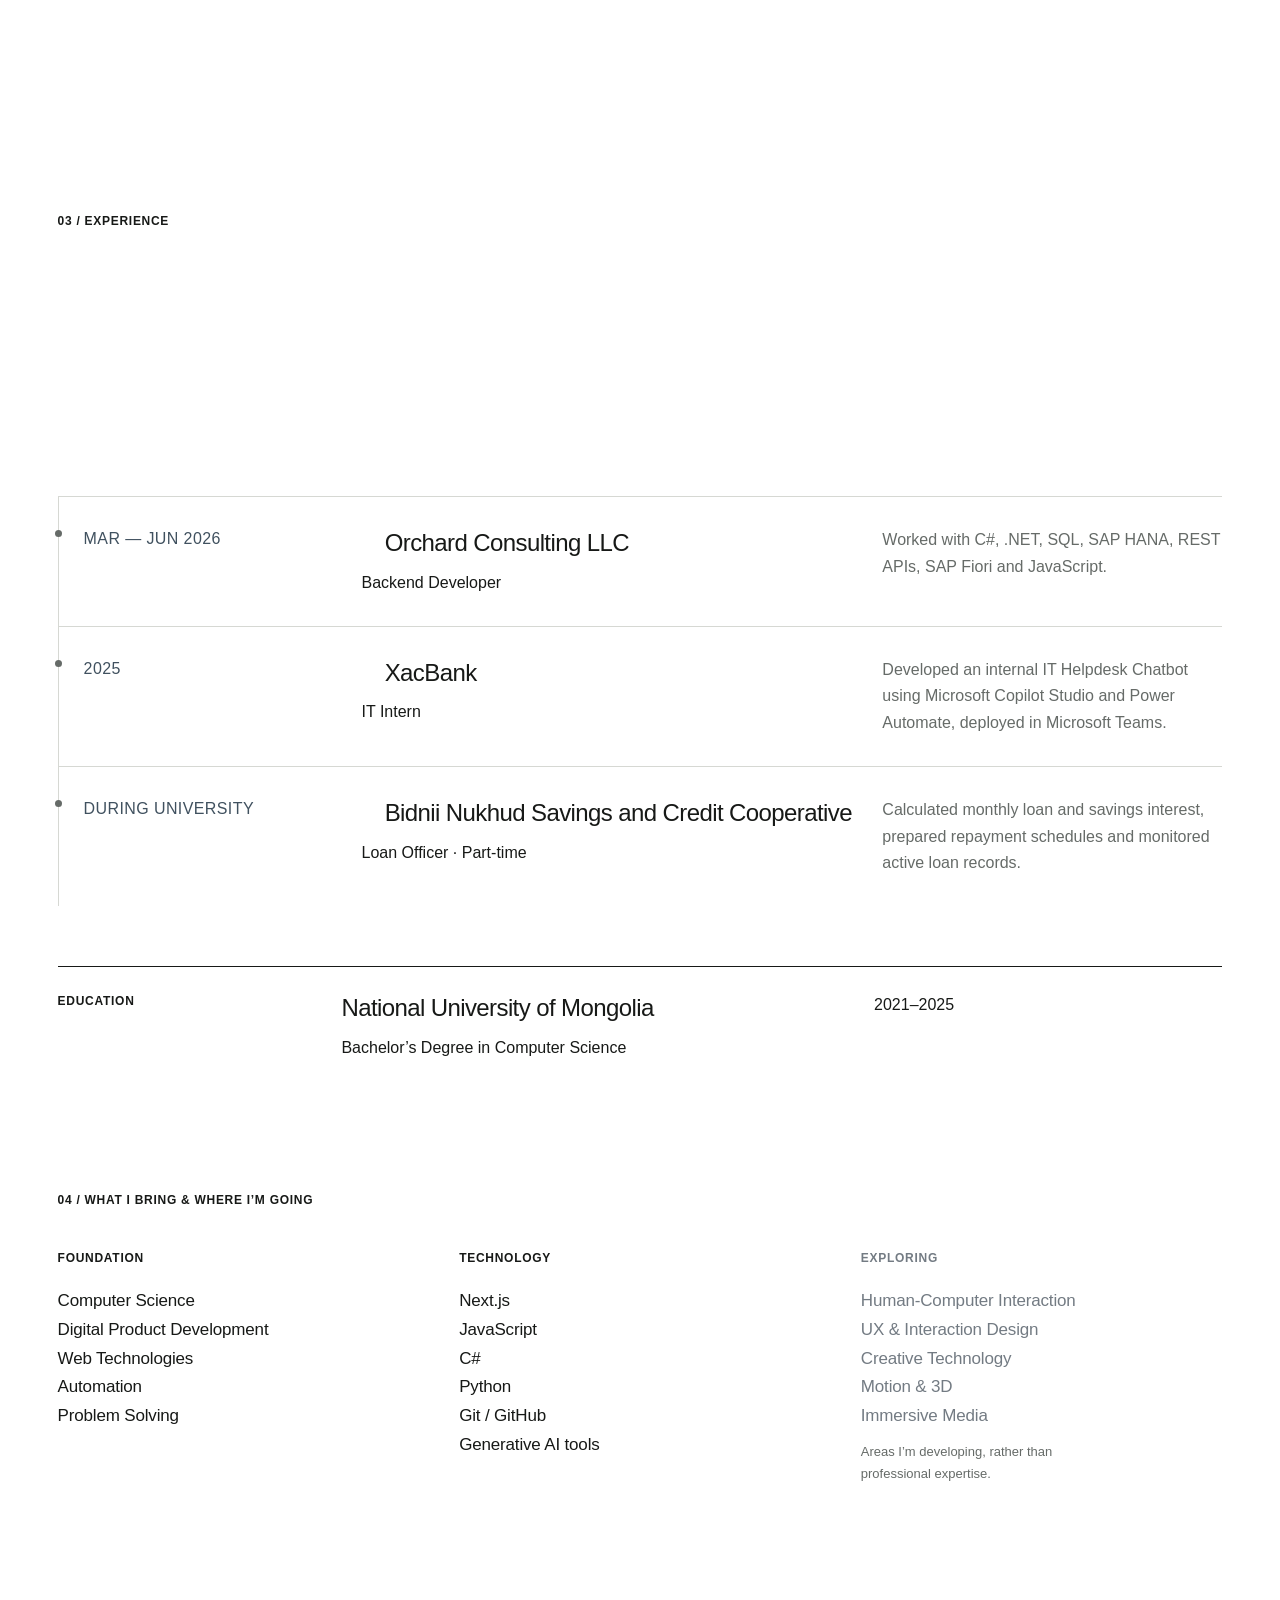
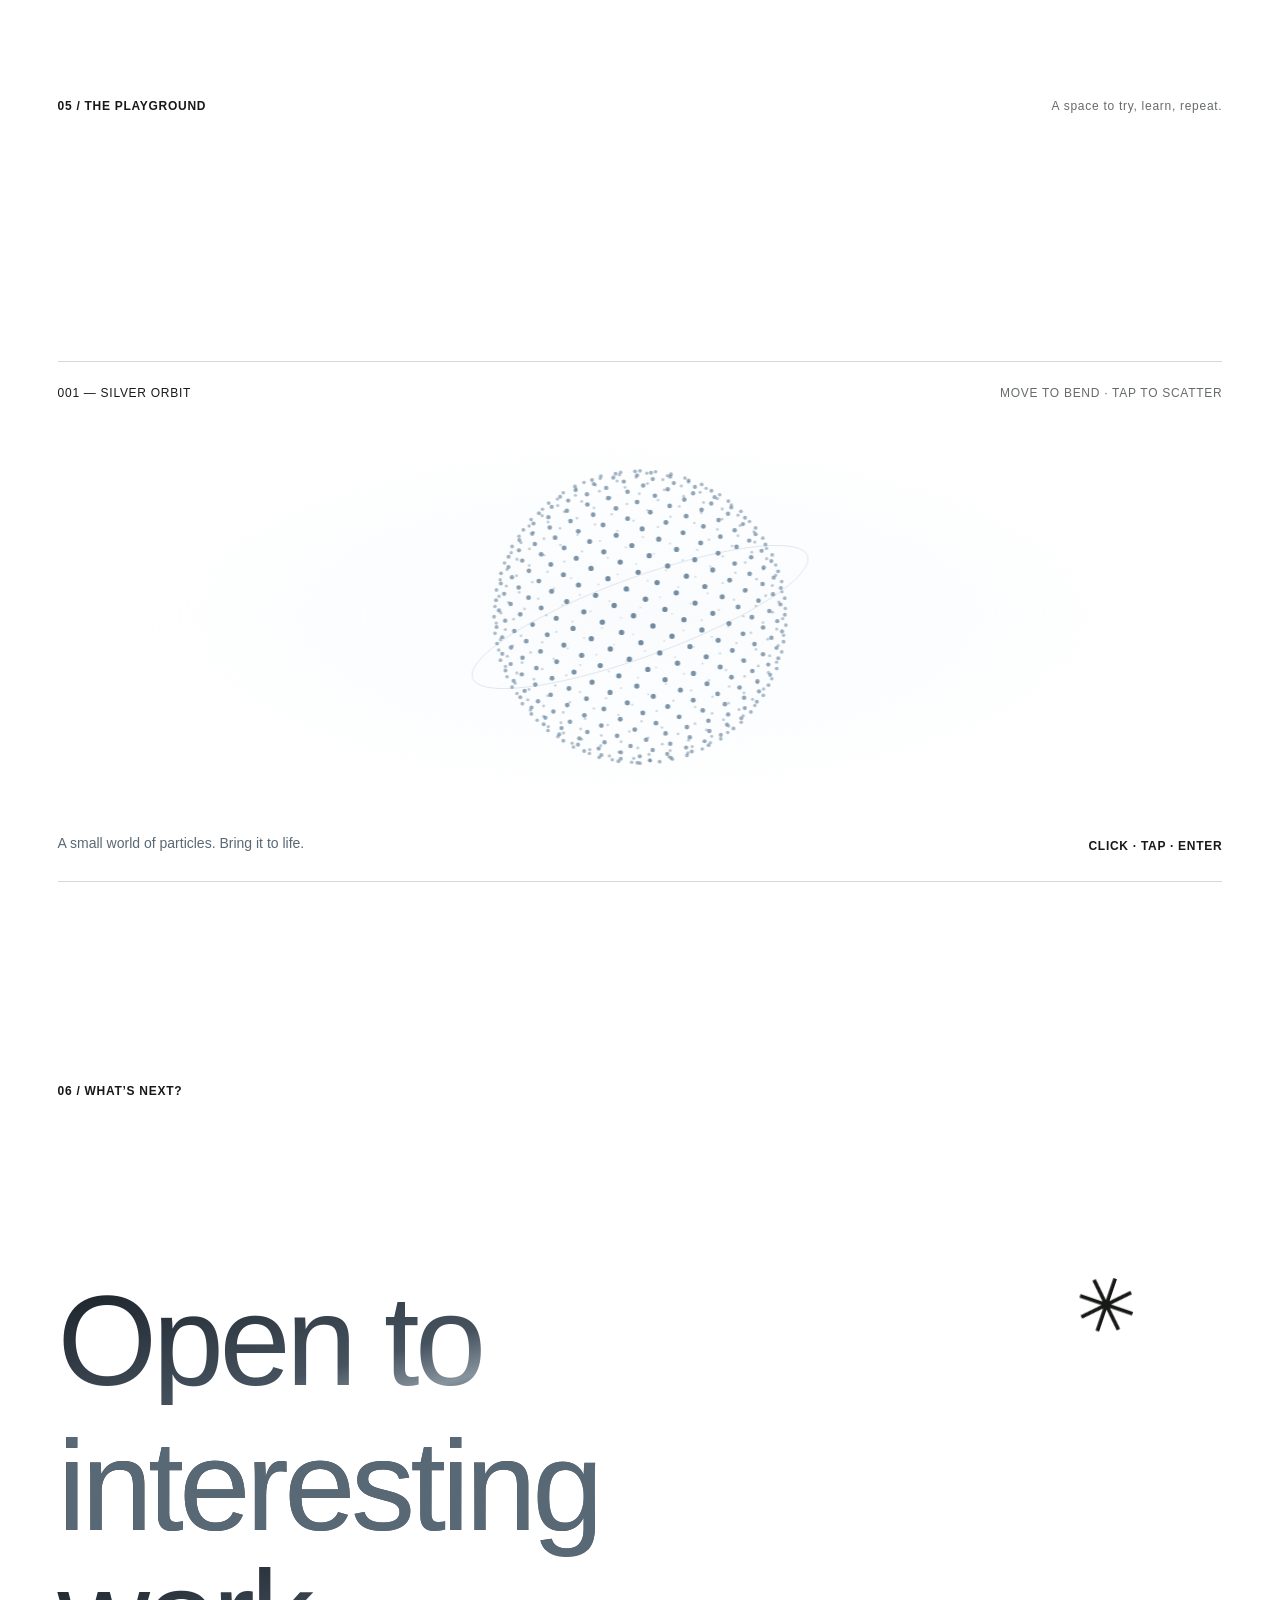
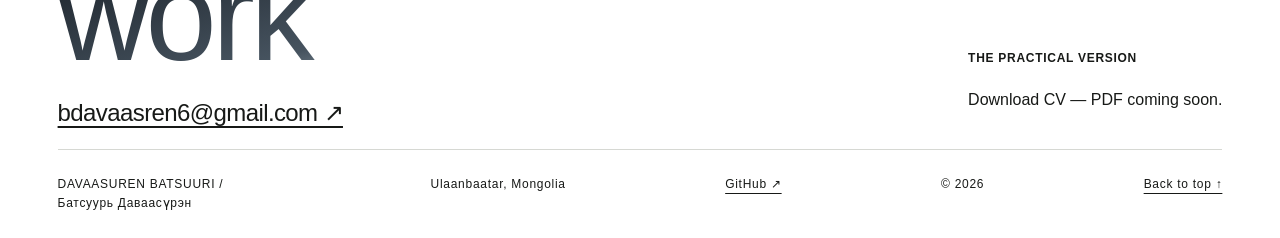
==== commit 562a19f7: "Refine portfolio layouts and add interactive particle and image reveals" ====
--- a/index.html
+++ b/index.html
@@ -1,10 +1,10 @@
 <!doctype html>
-<html lang="en"><head><meta charset="utf-8"><meta name="viewport" content="width=device-width,initial-scale=1"><title>Davaasuren — Portfolio</title><meta name="description" content="Computer Science graduate exploring interaction, creative technology and human-centered digital experiences."><link rel="canonical" href="https://davaasren.github.io/"><meta property="og:title" content="Davaasuren — Portfolio"><meta property="og:description" content="Technical foundation. Creative curiosity. Human-centered direction."><meta property="og:type" content="website"><meta property="og:url" content="https://davaasren.github.io/"><meta property="og:image" content="https://davaasren.github.io/assets/social-preview.png"><meta name="twitter:card" content="summary_large_image"><meta name="theme-color" content="#ffffff"><link rel="icon" href="/assets/favicon.svg" type="image/svg+xml"><link rel="stylesheet" href="/styles/main.css"><link rel="stylesheet" href="/styles/motion.css"><link rel="stylesheet" href="/styles/editorial.css"><script src="/scripts/vendor/gsap.min.js" defer></script><script src="/scripts/vendor/ScrollTrigger.min.js" defer></script><script src="/scripts/vendor/lenis.min.js" defer></script><script src="/scripts/atmosphere.js" defer></script><script src="/scripts/motion.js" defer></script><script src="/scripts/main.js" defer></script></head>
+<html lang="en"><head><meta charset="utf-8"><meta name="viewport" content="width=device-width,initial-scale=1"><title>Davaasuren — Portfolio</title><meta name="description" content="Computer Science graduate exploring interaction, creative technology and human-centered digital experiences."><link rel="canonical" href="https://davaasren.github.io/"><meta property="og:title" content="Davaasuren — Portfolio"><meta property="og:description" content="Technical foundation. Creative curiosity. Human-centered direction."><meta property="og:type" content="website"><meta property="og:url" content="https://davaasren.github.io/"><meta property="og:image" content="https://davaasren.github.io/assets/social-preview.png"><meta name="twitter:card" content="summary_large_image"><meta name="theme-color" content="#ffffff"><link rel="icon" href="/assets/favicon.svg" type="image/svg+xml"><link rel="stylesheet" href="/styles/main.css"><link rel="stylesheet" href="/styles/motion.css"><link rel="stylesheet" href="/styles/editorial.css"><script src="/scripts/vendor/gsap.min.js" defer></script><script src="/scripts/vendor/ScrollTrigger.min.js" defer></script><script src="/scripts/vendor/lenis.min.js" defer></script><script src="/scripts/atmosphere.js" defer></script><script src="/scripts/motion.js" defer></script><script src="/scripts/playground.js" defer></script><script src="/scripts/main.js" defer></script></head>
 <body><a class="skip" href="#main">Skip to content</a><header class="nav"><a class="brand" href="/" aria-label="Davaasuren home">DAVAASUREN</a><nav aria-label="Main navigation"><a href="/#work">Work</a><a href="/#about">About</a><a href="/#lab">Lab</a><a href="/#contact">Contact</a></nav><a class="cv-link" href="/#cv">Download CV ↗</a></header><main id="main">
-<section class="hero"><div class="hero-meta"><span>PORTFOLIO / CV<br>Б. Даваасүрэн</span><span class="hero-edition">2026<br>ULAANBAATAR, MN</span></div><div class="hero-composition"><div class="hero-sculpture" aria-hidden="true"><img src="/assets/silver-ribbon.svg" alt="" width="900" height="800"></div><h1 class="hero-name" aria-label="Davaasuren"><span>D</span><span>A</span><span>V</span><span>A</span><span>A</span><span>S</span><span>U</span><span>R</span><span>E</span><span>N</span><b aria-hidden="true">*</b></h1><span class="hero-echo" aria-hidden="true">DAVAASUREN</span><span class="material-note" aria-hidden="true">STUDY 001 / FOLDED LIGHT</span></div><div class="hero-bottom"><p>Computer Science graduate.<br>Exploring digital products,<br>design and human experience.</p><div class="hero-caption">01 / PORTFOLIO<br><span class="availability"><i></i> AVAILABLE FOR WORK</span></div><a href="#work" class="scroll">SELECTED WORK <span>↘</span></a></div><div class="hero-rule"></div></section>
-<section id="about" class="transition section"><div class="section-label">01 / A DIRECTION, IN PROGRESS</div><div class="story"><div class="scroll-scene" aria-hidden="true"><div class="scene-index">01 / FOUNDATION → DIRECTION</div><div class="cs-type"><span>COMPUTER</span><span>SCIENCE</span></div><div class="human-type"><span>TECHNOLOGY</span><b>×</b><span>DESIGN</span><b>×</b><span>PEOPLE</span></div><div class="scene-foot"><span>A TECHNICAL FOUNDATION.</span><span>A MORE HUMAN DIRECTION.</span><span class="scene-progress"><i></i></span></div></div><h2>From how it <em>works.</em><br>To how it <em>feels.</em></h2><div class="foundation"><span>COMPUTER SCIENCE</span><span class="arrow">↘</span><span>TECHNOLOGY <b>×</b> DESIGN <b>×</b> PEOPLE</span></div><div class="about-copy"><p>I’m Davaa / Б. Даваасүрэн, a Computer Science graduate from the National University of Mongolia. My foundation is technical. My curiosity is increasingly human.</p><p>Through university projects, personal platforms and professional experience, I’ve become interested in how digital systems look, behave and meet people. I’m exploring interaction, design and creative technology — building on what I already know.</p></div></div></section>
-<section id="work" class="work section"><div class="section-top"><span class="section-label">02 / SELECTED WORK</span><span class="small">Personal projects & professional experience</span></div><h2 class="section-title">Things I’ve<br><em>helped make.</em></h2><div class="motion-marquee" aria-hidden="true"><div>INTERACTION — EXPERIENCE — TECHNOLOGY — DESIGN — INTERACTION — EXPERIENCE — TECHNOLOGY — DESIGN —</div></div><div id="projects"></div></section>
+<section class="hero"><div class="hero-meta"><span>PORTFOLIO / CV<br>Б. Даваасүрэн</span><p class="hero-introduction"><strong>Computer Science graduate.</strong></p><span class="hero-edition">2026<br>ULAANBAATAR, MN</span></div><div class="hero-composition"><div class="hero-sculpture" aria-hidden="true"><img src="/assets/silver-ribbon.svg" alt="" width="900" height="800"></div><h1 class="hero-name" aria-label="Davaasuren"><span>D</span><span>A</span><span>V</span><span>A</span><span>A</span><span>S</span><span>U</span><span>R</span><span>E</span><span>N</span><b aria-hidden="true">*</b></h1><span class="hero-echo" aria-hidden="true">DAVAASUREN</span><span class="material-note" aria-hidden="true">STUDY 001 / FOLDED LIGHT</span></div><div class="hero-bottom"><div class="hero-caption">01 / PORTFOLIO<br><span class="availability"><i></i> AVAILABLE FOR WORK</span></div><a href="#work" class="scroll">SELECTED WORK <span>↘</span></a></div><div class="hero-rule"></div></section>
+<section id="about" class="transition section"><div class="section-label">01 / A DIRECTION, IN PROGRESS</div><div class="story"><div class="scroll-scene" aria-hidden="true"><div class="scene-index">01 / FOUNDATION → DIRECTION</div><div class="cs-type"><span>COMPUTER</span><span>SCIENCE</span></div><div class="human-type"><span>ALGORITHM</span><b>×</b><span>LOGIC</span><b>×</b><span>PROGRAMMING</span></div><div class="scene-foot"><span>A TECHNICAL FOUNDATION.</span><span>A MORE HUMAN DIRECTION.</span><span class="scene-progress"><i></i></span></div></div><h2>From how it <em>works.</em><br>To how it <em>feels.</em></h2><div class="foundation"><span>COMPUTER SCIENCE</span><span class="arrow">↘</span><span>ALGORITHM <b>×</b> LOGIC <b>×</b> PROGRAMMING</span></div><div class="about-copy"><article><span class="section-label">THE FOUNDATION</span><h3>Technical roots.<br>Human curiosity.</h3><p>I’m Davaa / Б. Даваасүрэн, a Computer Science graduate from the National University of Mongolia.</p><p><strong>My foundation is technical. My curiosity is increasingly human.</strong></p></article><article><span class="section-label">THE DIRECTION</span><h3>How it looks.<br>How it behaves.<br>How it meets people.</h3><p>University projects, personal platforms and professional experience have shaped my interest in digital experiences.</p><p>I’m exploring <strong>interaction, design and creative technology</strong> — building on what I already know.</p></article></div></div></section>
+<section id="work" class="work section"><div class="section-top"><span class="section-label">02 / PERSONAL PROJECTS & PROFESSIONAL EXPERIENCE</span></div><h2 class="section-title">Things I’ve<br><em>helped make.</em></h2><div class="motion-marquee" aria-hidden="true"><div>INTERACTION — EXPERIENCE — TECHNOLOGY — DESIGN</div></div><div id="projects"></div></section>
 <section id="experience" class="experience section"><div class="section-label">03 / EXPERIENCE</div><h2 class="section-title">Different contexts.<br><em>A wider perspective.</em></h2><div id="timeline"></div><div id="education" class="education"></div></section>
 <section class="capabilities section"><div class="section-label">04 / WHAT I BRING & WHERE I’M GOING</div><div id="capabilities" class="capability-grid"></div></section>
-<section id="lab" class="lab section"><div class="section-top"><span class="section-label">05 / THE PLAYGROUND</span><span class="small">A space to try, learn, repeat.</span></div><h2 class="section-title">A little room<br><em>for curiosity.</em></h2><div class="type-play" aria-label="Interactive typography experiment"><div class="lab-caption">001 — TYPE / PLAY <span>MOVE OVER THE LETTERS · OR TAP</span></div><div class="play-letters" aria-label="Play"><button aria-label="Animate letter P">P</button><button aria-label="Animate letter L">L</button><button aria-label="Animate letter A">A</button><button aria-label="Animate letter Y">Y</button><span aria-hidden="true">↗</span></div><p>Move through the silver field. Click or tap the empty space to send a ripple; play with the letters.</p></div><p class="lab-note">Next explorations: motion, 3D, immersive media and AI-assisted creative work. This space will grow as I learn.</p></section>
-<section id="contact" class="contact section"><div class="section-label">06 / WHAT’S NEXT?</div><h2>Open to<br><em>interesting</em><br>work<span class="contact-star" aria-hidden="true">✳</span></h2><div class="contact-bottom"><a id="email" class="email" href="mailto:bdavaasren6@gmail.com">bdavaasren6@gmail.com ↗</a><div id="cv"><span class="section-label">THE PRACTICAL VERSION</span><p id="cv-state">Download CV — PDF coming soon.</p></div></div><footer><span>DAVAA / Б. Даваасүрэн</span><span id="location">Ulaanbaatar, Mongolia</span><a href="https://github.com/Davaasren">GitHub ↗</a><span>© 2026</span><a href="#main">Back to top ↑</a></footer></section></main><noscript><p class="section">JavaScript is disabled. Read the <a href="/overview.html">complete portfolio overview</a> for projects, experience, education and capabilities.</p></noscript></body></html>
+<section id="lab" class="lab section"><div class="section-top"><span class="section-label">05 / THE PLAYGROUND</span><span class="small">A space to try, learn, repeat.</span></div><h2 class="section-title">A little room<br><em>for curiosity.</em></h2><div class="sphere-play"><div class="lab-caption">001 — SILVER ORBIT <span>MOVE TO BEND · TAP TO SCATTER</span></div><button class="particle-sphere" aria-label="Scatter the silver particle sphere"><canvas aria-hidden="true"></canvas><span class="sphere-fallback">◌</span></button><div class="sphere-bottom"><p>A small world of particles. Bring it to life.</p><span class="section-label">CLICK · TAP · ENTER</span></div></div></section>
+<section id="contact" class="contact section"><div class="section-label">06 / WHAT’S NEXT?</div><h2>Open to<br><em>interesting</em><br>work<span class="contact-star" aria-hidden="true">✳</span></h2><div class="contact-bottom"><a id="email" class="email" href="mailto:bdavaasren6@gmail.com">bdavaasren6@gmail.com ↗</a><div id="cv"><span class="section-label">THE PRACTICAL VERSION</span><p id="cv-state">Download CV — PDF coming soon.</p></div></div><footer><span>DAVAASUREN BATSUURI / Батсуурь Даваасүрэн</span><span id="location">Ulaanbaatar, Mongolia</span><a href="https://github.com/Davaasren">GitHub ↗</a><span>© 2026</span><a href="#main">Back to top ↑</a></footer></section></main><noscript><p class="section">JavaScript is disabled. Read the <a href="/overview.html">complete portfolio overview</a> for projects, experience, education and capabilities.</p></noscript></body></html>
--- a/styles/editorial.css
+++ b/styles/editorial.css
@@ -28,7 +28,7 @@
 .fairy-star{animation:fairy-light 2.4s ease-in-out infinite alternate}
 @keyframes fairy-wing{from{transform:scaleX(.8) rotate(-5deg)}to{transform:scaleX(1) rotate(6deg)}}
 @keyframes fairy-light{from{opacity:.4}to{opacity:1}}
-@media(pointer:coarse),(prefers-reduced-motion:reduce){.cursor-fairy{display:none}}
+@media(prefers-reduced-motion:reduce){.cursor-fairy{display:none}}
 
 /* Shared type scale: label / body / subheading / heading / display. */
 :root{--type-label:12px;--type-body:16px;--type-subheading:24px;--type-heading:clamp(40px,5.8vw,88px);--type-display:clamp(64px,10vw,152px);--type-name:clamp(40px,13.7vw,205px)}
@@ -80,3 +80,59 @@
 .has-atmosphere .project[data-slug="uulzy"] .stage-inner{background:rgba(255,255,255,.68)}
 .has-atmosphere .type-play{background:linear-gradient(120deg,#ffffffa0,#edf5fc40,#ffffffa0);padding:25px 20px;border-radius:2px}
 @media(prefers-reduced-motion:reduce){.silver-field{display:none}}
+/* Review refinements: a clear introduction and safe motion boundaries. */
+:root{--type-name:clamp(40px,12vw,180px)}
+.hero-name{justify-content:space-between;letter-spacing:-.065em;padding:0 .02em;max-width:100%}
+.hero-name>span{flex-shrink:0}
+.hero-echo{left:0;font-size:var(--type-name);max-width:100%}
+.hero-meta{display:grid;grid-template-columns:1fr 2fr 1fr;align-items:start;gap:25px}
+.hero-introduction{margin:0;justify-self:center;text-align:center;font-size:16px;line-height:1.5;letter-spacing:-.015em;color:var(--ink);padding:0 15px 16px;border-bottom:1px solid #8ba5bc60}
+.hero-introduction strong{display:block;font-weight:600;margin-bottom:5px}
+.hero-introduction span{display:block;color:#596875}
+.hero-bottom{grid-template-columns:1fr 1fr}.hero-caption{grid-column:1}.scroll{grid-column:2}
+.contact .line-mask{padding-left:.06em;padding-right:.06em;overflow:visible}.contact h2{padding-right:.1em}
+.about-copy{gap:clamp(30px,6vw,80px);color:#424e58}
+.about-copy article{border-top:1px solid #8ba5bc80;padding-top:20px}
+.about-copy h3{font-size:clamp(24px,3vw,38px);line-height:1.15;letter-spacing:-.04em;font-weight:500;color:#242f39;margin:20px 0 24px}
+.about-copy p{max-width:43ch;margin:0 0 16px}.about-copy strong{font-weight:500;color:#263a4a}
+.capability-grid li{font-size:17px;line-height:1.65;letter-spacing:-.01em;margin-bottom:9px}
+.capability-grid h3{margin-bottom:22px}.capability-grid p{font-size:13px;max-width:30ch}
+.detail{max-width:1300px;padding-top:65px}.detail h1{font-size:var(--type-heading);max-width:100%;overflow-wrap:anywhere;background:linear-gradient(165deg,#171d24,#87949e 48%,#171d24 78%);background-clip:text;-webkit-background-clip:text;color:transparent}
+.detail .section-label{font-size:12px;font-weight:500;margin-top:35px}.detail .detail-intro{font-size:22px;line-height:1.5;max-width:36ch;color:#3b4b59}.detail-role{border-top:1px solid var(--line);margin-top:30px;padding-top:18px;display:flex;align-items:center;gap:30px}.detail-role p,.detail-role .section-label{margin:0;font-size:13px}.detail .project-stage{background:#ffffffb0!important;border-color:#bccad6;min-height:360px}.detail .stage-word{color:#374653;font-size:var(--type-heading)}.detail-note{font-size:14px!important}body>footer.section{padding-top:30px;padding-bottom:30px;position:relative;z-index:1}
+.sphere-play{border-top:1px solid var(--line);border-bottom:1px solid var(--line);padding:22px 0}
+.particle-sphere{display:block;position:relative;width:100%;height:430px;padding:0;border:0;background:radial-gradient(ellipse at center,#eaf2f94d,transparent 65%);cursor:pointer;touch-action:pan-y;color:#6a8298}
+.particle-sphere canvas{display:block;width:100%;height:100%;pointer-events:none}.sphere-fallback{position:absolute;inset:0;display:grid;place-items:center;font-size:200px;font-weight:400}.sphere-ready .sphere-fallback{display:none}.sphere-bottom{display:flex;align-items:center;justify-content:space-between;gap:20px}.sphere-bottom p{font-size:14px;color:#596875;margin:0 0 5px}
+@media(max-width:800px){.hero-meta{grid-template-columns:1fr 1fr}.hero-introduction{grid-column:1/-1;grid-row:2;justify-self:center;margin-top:10px}.hero-edition{grid-column:2;grid-row:1}.hero-name,.hero-echo{font-size:12vw}.hero-composition{min-height:310px}.hero-bottom{min-height:40px}.particle-sphere{height:350px}}
+@media(max-width:520px){.hero-introduction{font-size:15px}.hero-composition{min-height:280px}.hero-bottom{display:flex;justify-content:flex-end}.capability-grid li{font-size:16px}.about-copy h3{font-size:28px}.particle-sphere{height:300px}.sphere-bottom{align-items:start;flex-direction:column;gap:8px}.detail .detail-intro{font-size:19px}.detail .project-stage{min-height:260px}.detail-role{align-items:start;flex-direction:column;gap:8px}}
+/* Metallic text needs room for the glyph itself, not just its advance width. */
+.hero-name{font-size:clamp(36px,11vw,165px);letter-spacing:0;padding:0;gap:0}
+.hero-name>span{letter-spacing:0;padding-inline:.035em;margin-inline:-.035em;overflow:visible}
+.hero-echo{font-size:clamp(36px,11vw,165px);letter-spacing:0}
+.material-note{top:8%;right:0}
+.contact h2{letter-spacing:-.035em}
+.contact .line-mask{padding-inline:.12em;margin-inline:-.12em}
+.contact .line-mask>span{padding-inline:.12em;margin-inline:-.12em}
+@media(max-width:800px){.hero-name,.hero-echo{font-size:11vw}}
+.material-note{display:none}
+.hero-introduction strong{font-weight:400}.hero-introduction{padding-bottom:12px}
+.hero-sculpture{left:25%;width:clamp(300px,55vw,760px)}
+.availability{color:#405762}.availability i{width:8px;height:8px;background:#e3fff2;border:1px solid #83b9a3;box-shadow:0 0 5px #81d8af,0 0 14px #89ddbb80;animation:availability-light 2.8s ease-in-out infinite}
+@keyframes availability-light{50%{box-shadow:0 0 8px #81d8af,0 0 20px #89ddbbb0}}
+.human-type{font-size:clamp(40px,9vw,130px)}
+.motion-marquee{margin-inline:0;padding:20px 0}.motion-marquee>div{white-space:normal;width:auto;font-size:clamp(20px,2.6vw,36px);line-height:1.5;letter-spacing:-.025em;transform:none!important}
+.project-description .missing,.project[data-slug="uulzy"] .missing{font-size:14px;line-height:1.65;letter-spacing:0;color:#485967;background:#ffffffeb;padding:14px 16px;border-left:2px solid #b0c4d5}
+.timeline-row .date{font-size:16px;letter-spacing:.025em;color:#40515f}
+.capability-grid li{line-height:1.4;margin-bottom:5px}
+.motion-active .work .project{background:#fff!important}
+.project-reveal-image{position:absolute;inset:0;width:100%;height:100%;object-fit:cover;clip-path:circle(var(--reveal-radius,0px) at var(--reveal-x,50%) var(--reveal-y,50%));pointer-events:none;z-index:0}
+.stage-word{position:relative;z-index:1}.stage-inner.has-image-reveal .stage-word{transition:opacity .25s}.stage-inner.has-image-reveal.is-revealing .stage-word{opacity:.28}
+.contact footer{line-height:1.6}.contact footer>span:first-child{max-width:32ch}
+@media(max-width:800px){.hero-sculpture{left:10%;width:80vw}.human-type{font-size:10vw}}
+@media(prefers-reduced-motion:reduce){.project-reveal-image{transition:none}.availability i{animation:none}}
+@media(max-width:800px){.hero-caption{display:block}.hero-bottom{display:flex;justify-content:space-between;align-items:end}.hero-caption,.availability{font-size:11px}.hero-introduction{padding-bottom:10px}}
+
+/* Restore the folded silver ribbon composition. */
+.hero-sculpture{left:34%;width:clamp(300px,42vw,650px)}
+@media(min-width:1600px){.hero-sculpture{width:600px}}
+@media(max-width:800px){.hero-sculpture{left:28%;width:55vw}}
+@media(max-width:520px){.hero-sculpture{left:13%;width:76vw}}
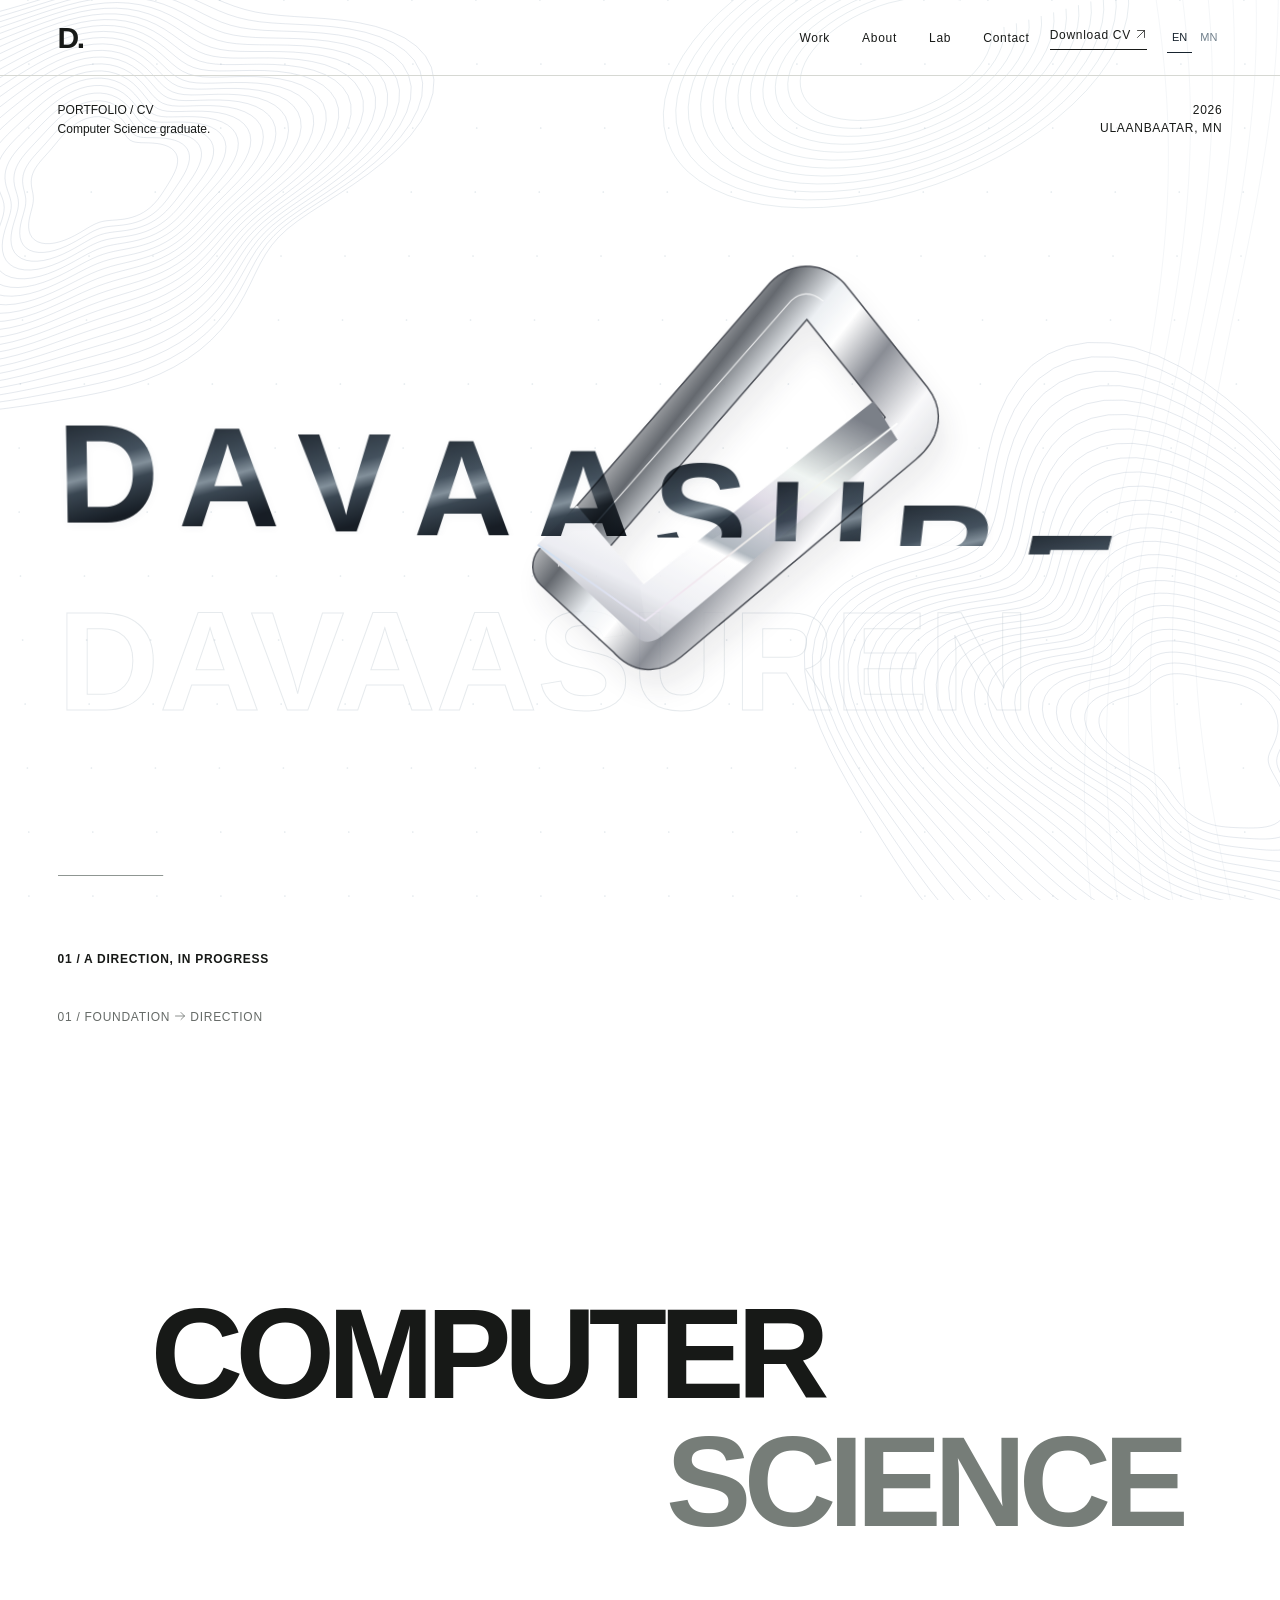
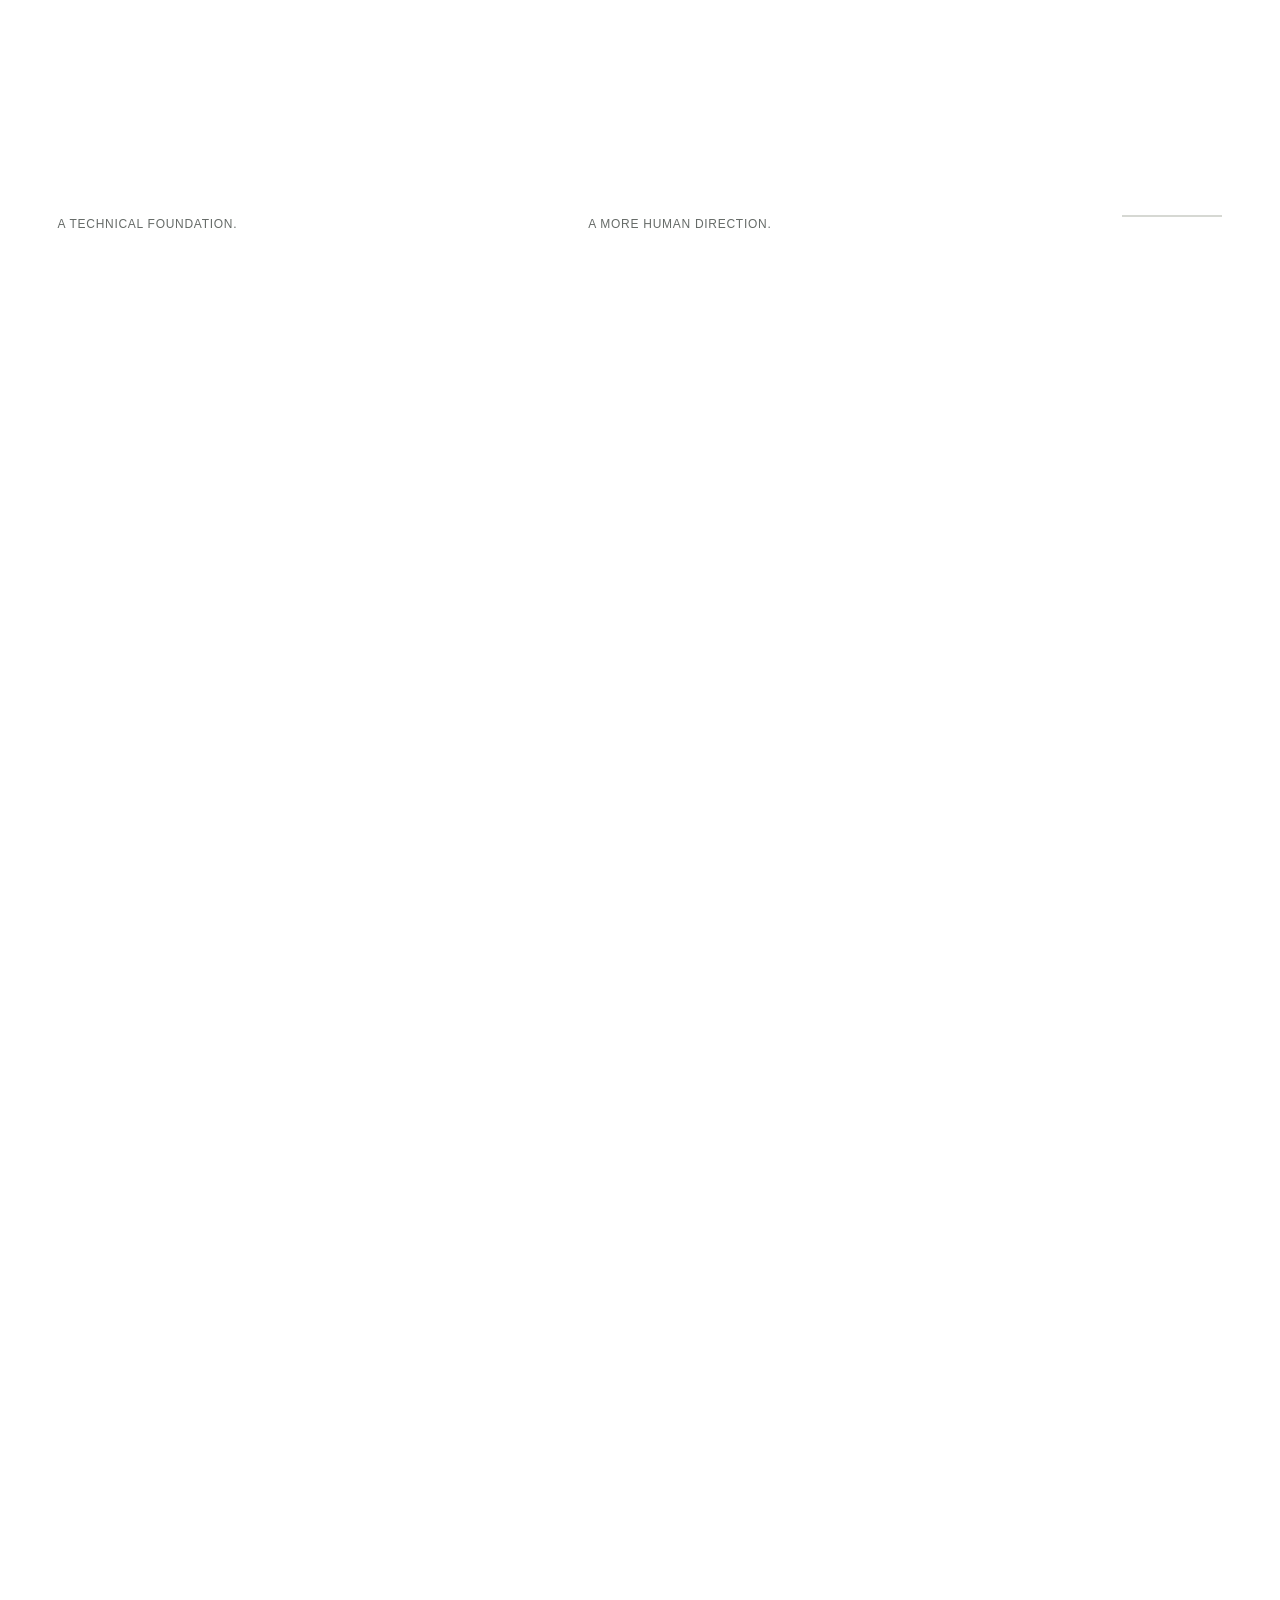
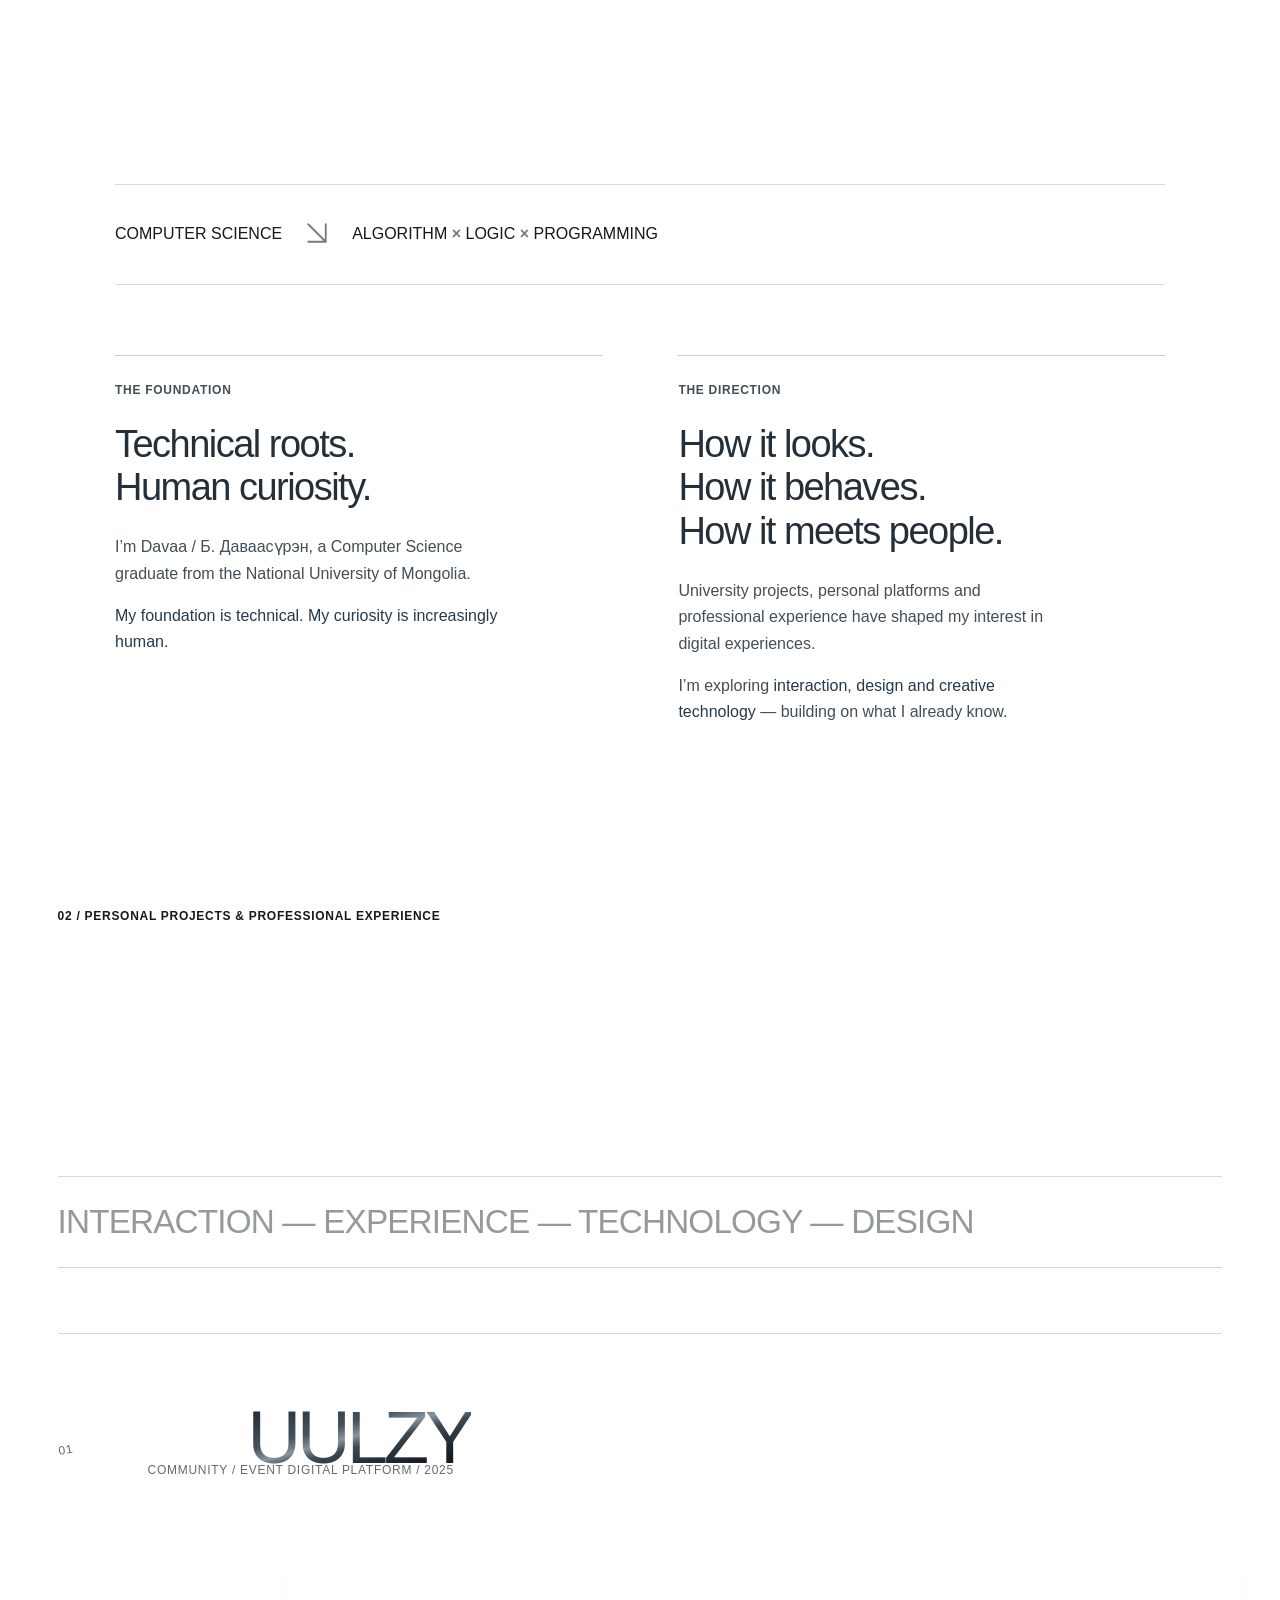
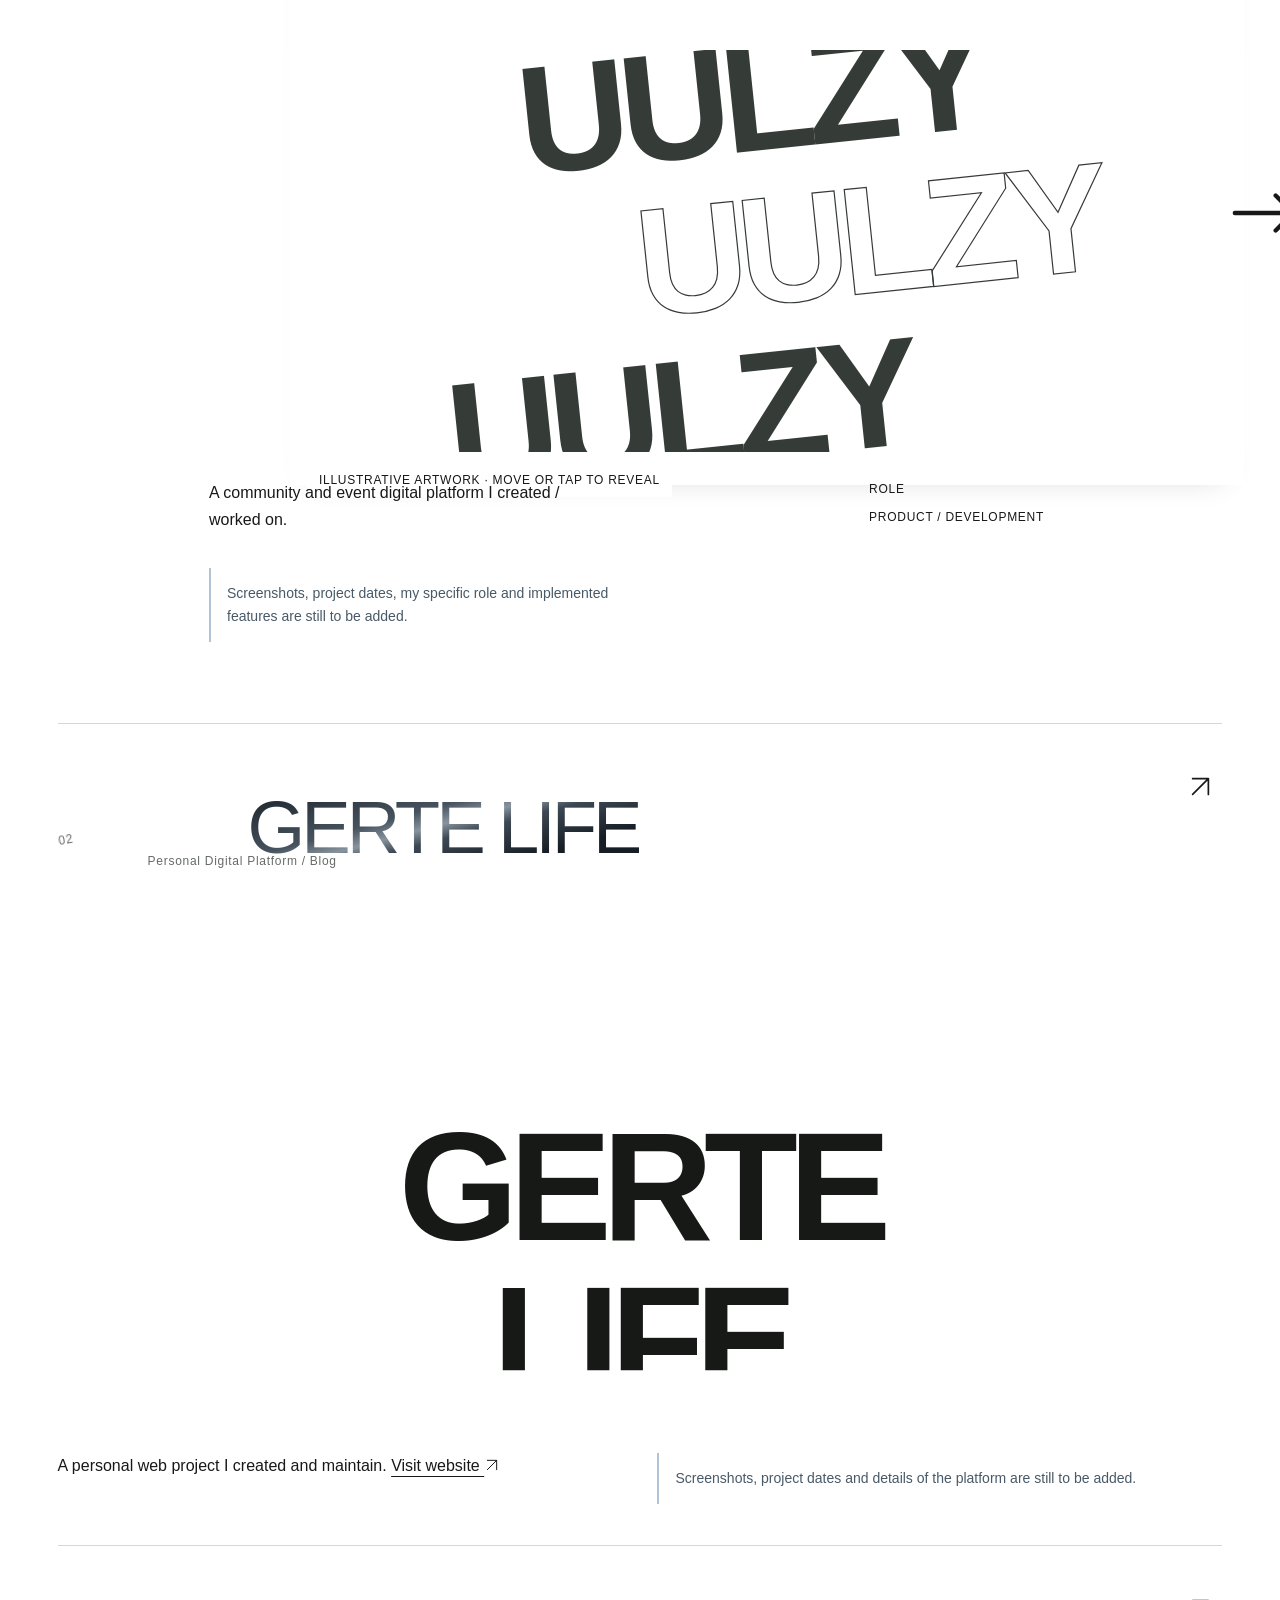
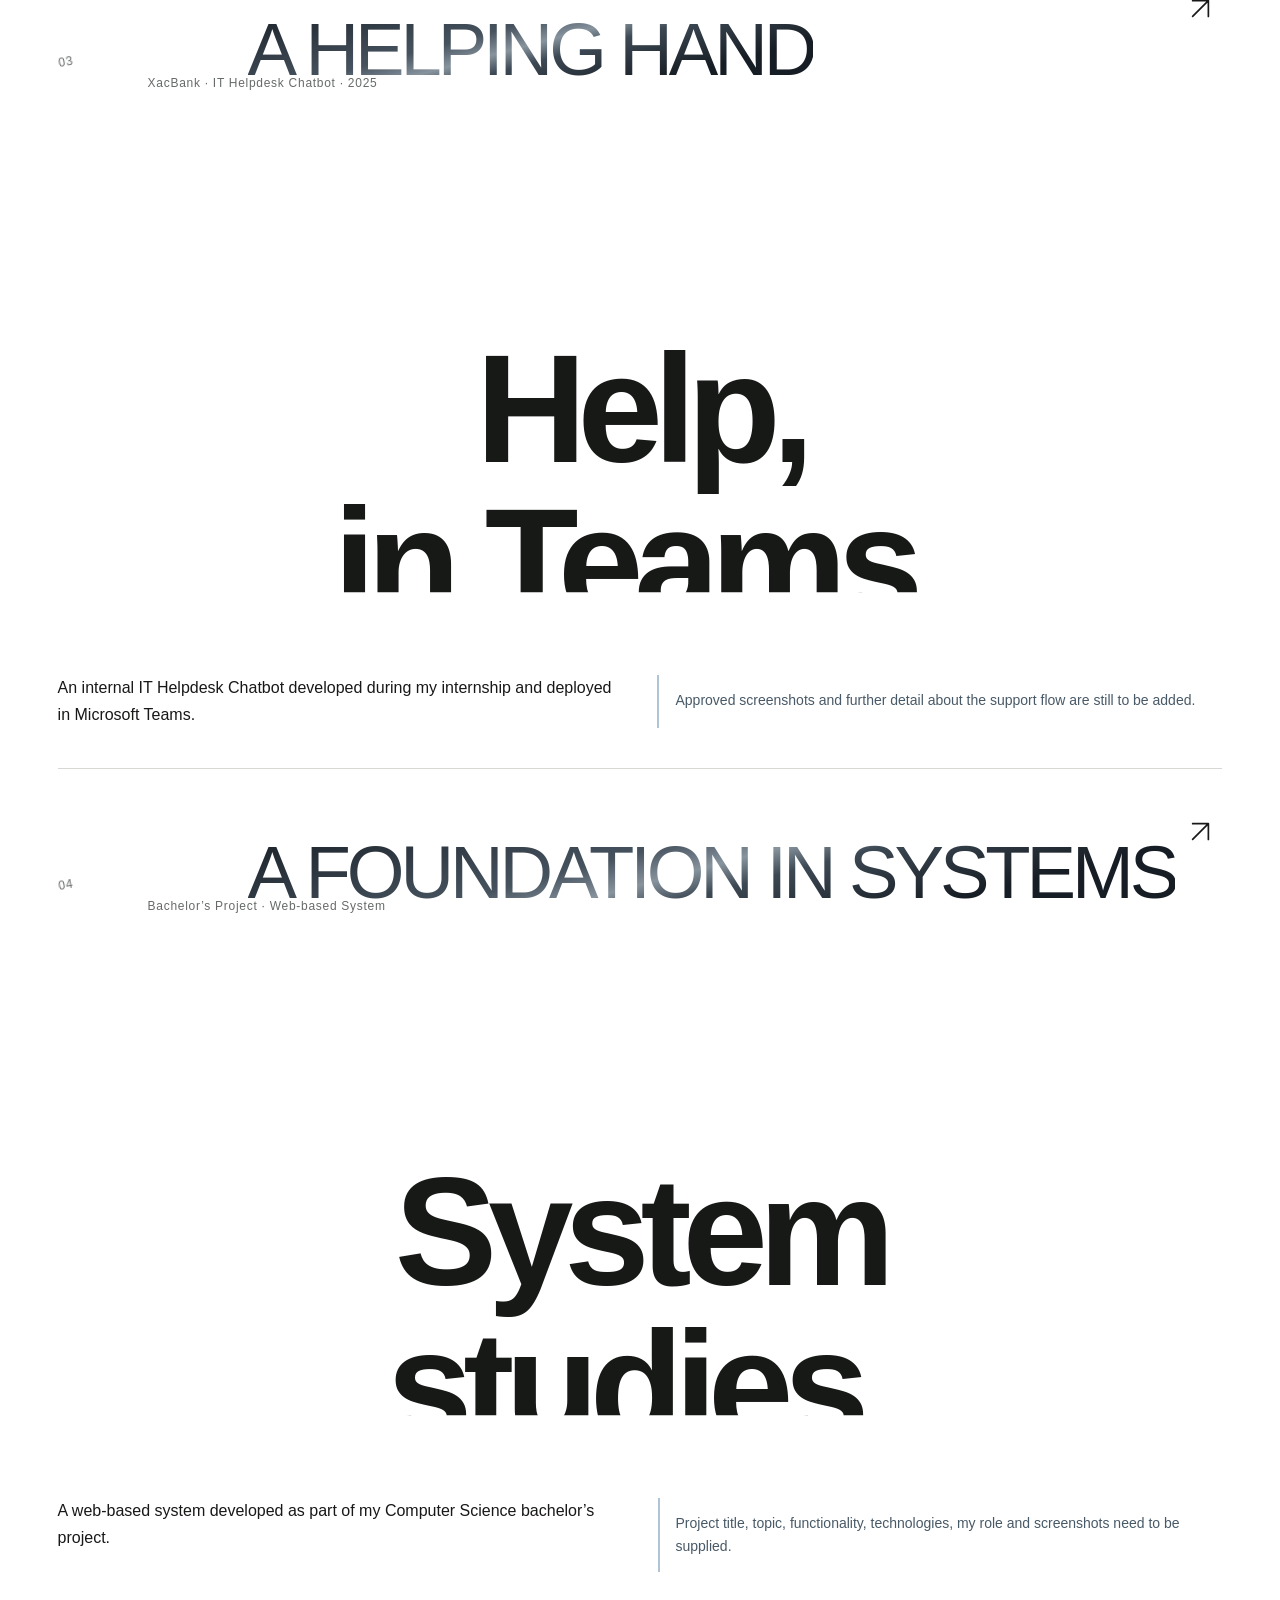
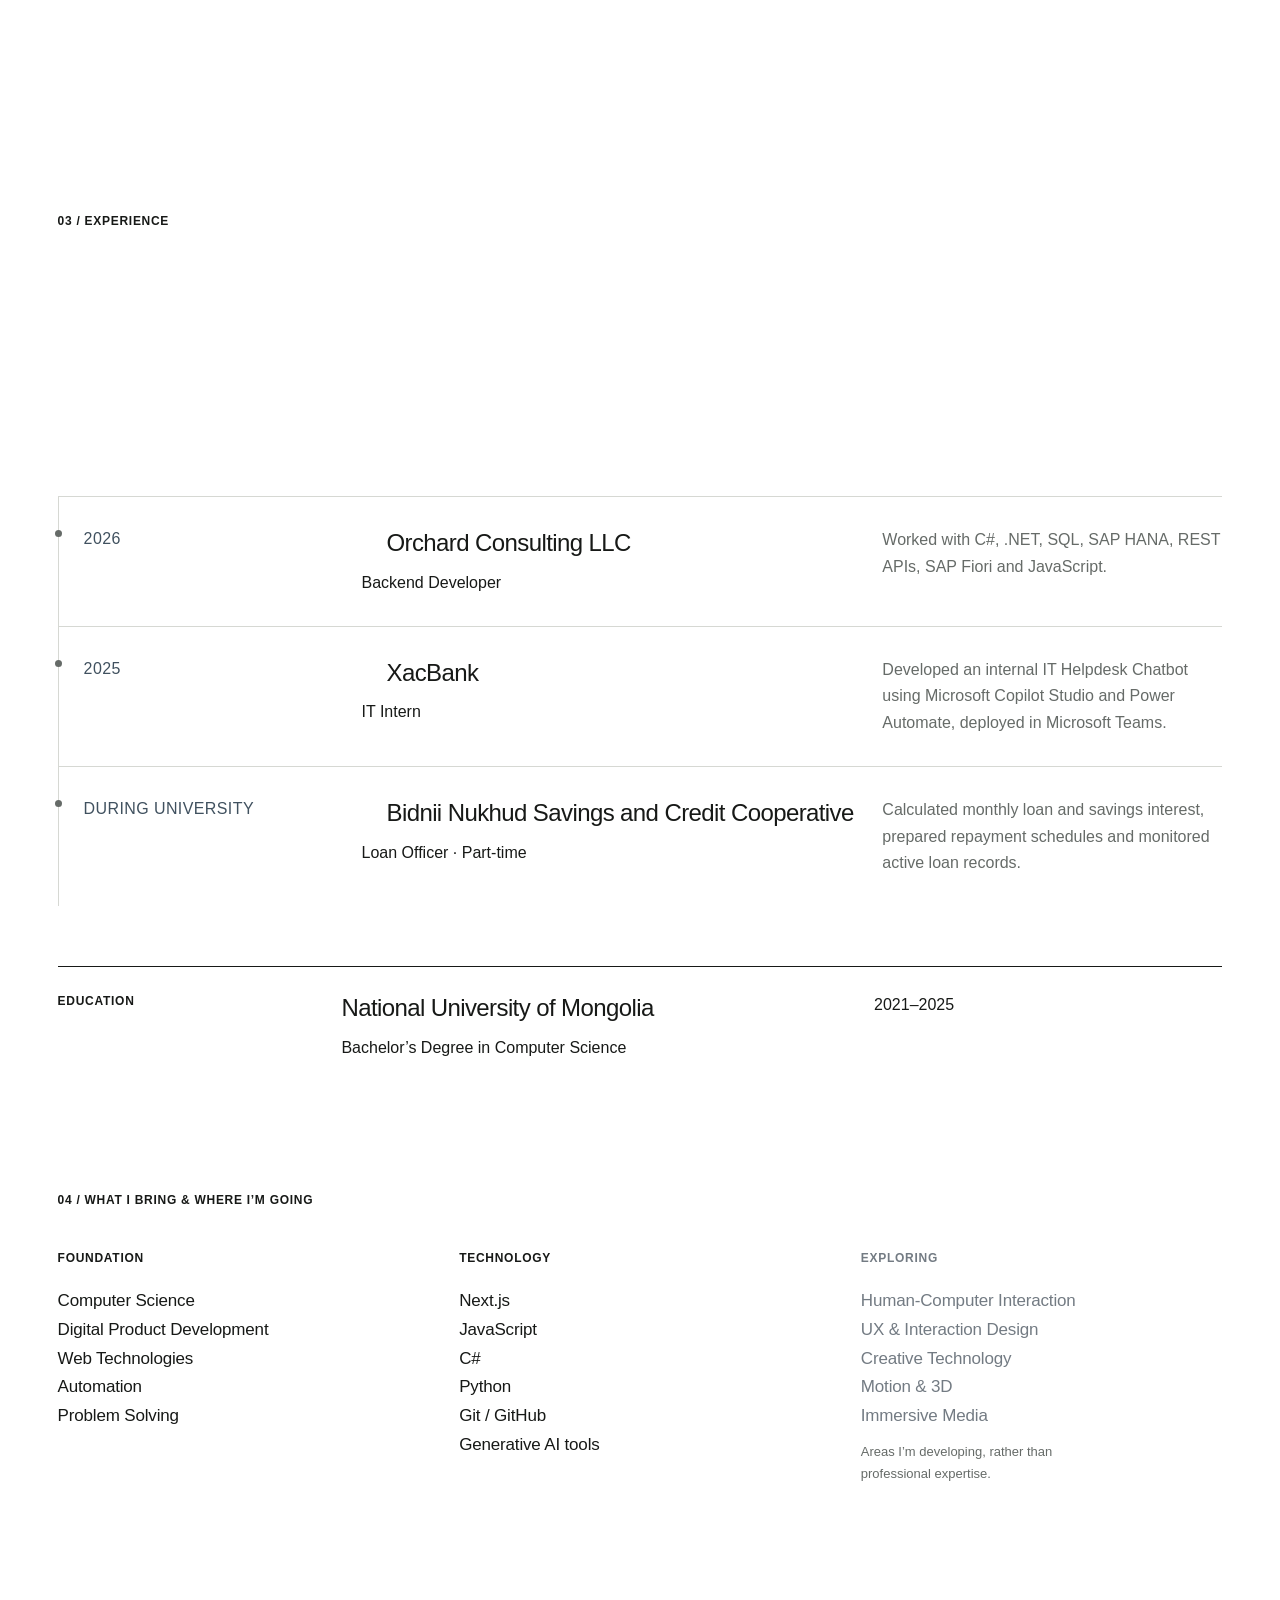
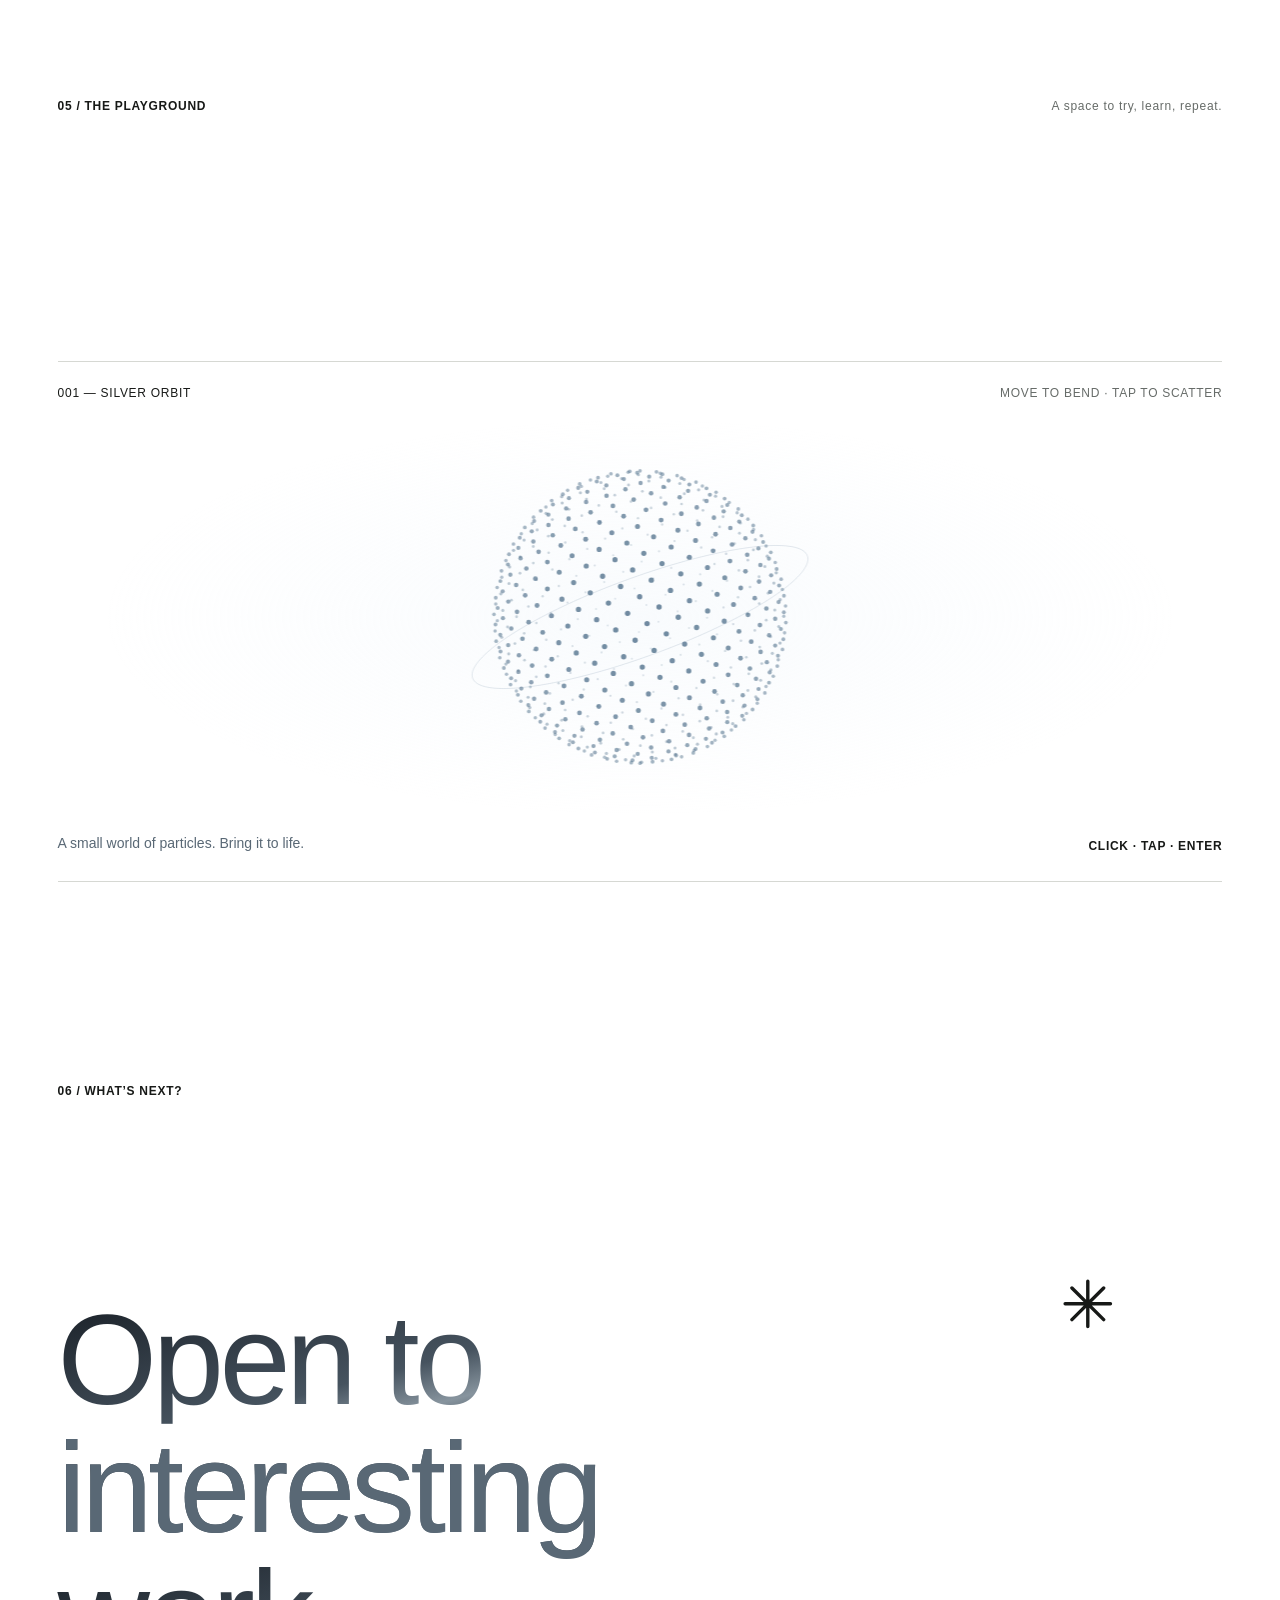
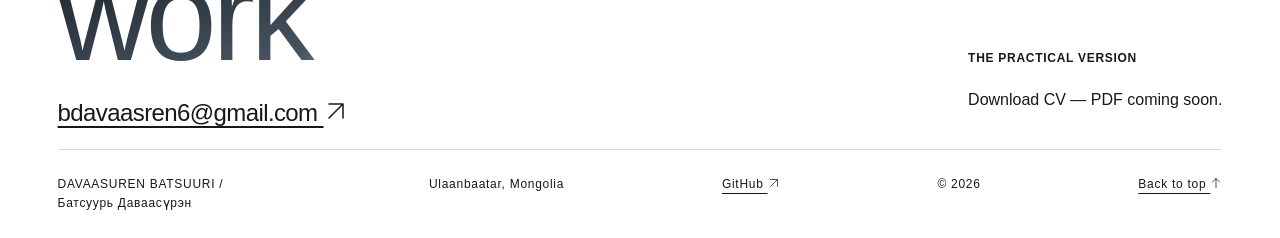
==== commit 172fc7be: "Add Mongolian language and improve mobile motion and scrolling" ====
--- a/index.html
+++ b/index.html
@@ -1,7 +1,7 @@
 <!doctype html>
-<html lang="en"><head><meta charset="utf-8"><meta name="viewport" content="width=device-width,initial-scale=1"><title>Davaasuren — Portfolio</title><meta name="description" content="Computer Science graduate exploring interaction, creative technology and human-centered digital experiences."><link rel="canonical" href="https://davaasren.github.io/"><meta property="og:title" content="Davaasuren — Portfolio"><meta property="og:description" content="Technical foundation. Creative curiosity. Human-centered direction."><meta property="og:type" content="website"><meta property="og:url" content="https://davaasren.github.io/"><meta property="og:image" content="https://davaasren.github.io/assets/social-preview.png"><meta name="twitter:card" content="summary_large_image"><meta name="theme-color" content="#ffffff"><link rel="icon" href="/assets/favicon.svg" type="image/svg+xml"><link rel="stylesheet" href="/styles/main.css"><link rel="stylesheet" href="/styles/motion.css"><link rel="stylesheet" href="/styles/editorial.css"><script src="/scripts/vendor/gsap.min.js" defer></script><script src="/scripts/vendor/ScrollTrigger.min.js" defer></script><script src="/scripts/vendor/lenis.min.js" defer></script><script src="/scripts/atmosphere.js" defer></script><script src="/scripts/motion.js" defer></script><script src="/scripts/playground.js" defer></script><script src="/scripts/main.js" defer></script></head>
-<body><a class="skip" href="#main">Skip to content</a><header class="nav"><a class="brand" href="/" aria-label="Davaasuren home">DAVAASUREN</a><nav aria-label="Main navigation"><a href="/#work">Work</a><a href="/#about">About</a><a href="/#lab">Lab</a><a href="/#contact">Contact</a></nav><a class="cv-link" href="/#cv">Download CV ↗</a></header><main id="main">
-<section class="hero"><div class="hero-meta"><span>PORTFOLIO / CV<br>Б. Даваасүрэн</span><p class="hero-introduction"><strong>Computer Science graduate.</strong></p><span class="hero-edition">2026<br>ULAANBAATAR, MN</span></div><div class="hero-composition"><div class="hero-sculpture" aria-hidden="true"><img src="/assets/silver-ribbon.svg" alt="" width="900" height="800"></div><h1 class="hero-name" aria-label="Davaasuren"><span>D</span><span>A</span><span>V</span><span>A</span><span>A</span><span>S</span><span>U</span><span>R</span><span>E</span><span>N</span><b aria-hidden="true">*</b></h1><span class="hero-echo" aria-hidden="true">DAVAASUREN</span><span class="material-note" aria-hidden="true">STUDY 001 / FOLDED LIGHT</span></div><div class="hero-bottom"><div class="hero-caption">01 / PORTFOLIO<br><span class="availability"><i></i> AVAILABLE FOR WORK</span></div><a href="#work" class="scroll">SELECTED WORK <span>↘</span></a></div><div class="hero-rule"></div></section>
+<html lang="en"><head><meta charset="utf-8"><meta name="viewport" content="width=device-width,initial-scale=1"><title>Davaasuren — Portfolio</title><meta name="description" content="Computer Science graduate exploring interaction, creative technology and human-centered digital experiences."><link rel="canonical" href="https://davaasren.github.io/"><meta property="og:title" content="Davaasuren — Portfolio"><meta property="og:description" content="Technical foundation. Creative curiosity. Human-centered direction."><meta property="og:type" content="website"><meta property="og:url" content="https://davaasren.github.io/"><meta property="og:image" content="https://davaasren.github.io/assets/social-preview.png"><meta name="twitter:card" content="summary_large_image"><meta name="theme-color" content="#ffffff"><link rel="icon" href="/assets/favicon.svg" type="image/svg+xml"><link rel="stylesheet" href="/styles/main.css"><link rel="stylesheet" href="/styles/motion.css"><link rel="stylesheet" href="/styles/editorial.css"><script src="/scripts/vendor/gsap.min.js" defer></script><script src="/scripts/vendor/ScrollTrigger.min.js" defer></script><script src="/scripts/vendor/lenis.min.js" defer></script><script src="/scripts/atmosphere.js" defer></script><script src="/scripts/motion.js" defer></script><script src="/scripts/playground.js" defer></script><script src="/scripts/language.js" defer></script><script src="/scripts/main.js" defer></script></head>
+<body><a class="skip" href="#main">Skip to content</a><header class="nav"><a class="brand" href="/" aria-label="Davaasuren home">D.</a><nav aria-label="Main navigation"><a href="/#work">Work</a><a href="/#about">About</a><a href="/#lab">Lab</a><a href="/#contact">Contact</a></nav><a class="cv-link" href="/#cv">Download CV ↗</a></header><main id="main">
+<section class="hero"><div class="hero-meta"><span>PORTFOLIO / CV<br>Computer Science graduate.</span><p class="hero-introduction"><strong>Davaasuren Batsuuri</strong></p><span class="hero-edition">2026<br>ULAANBAATAR, MN</span></div><div class="hero-composition"><div class="hero-sculpture" aria-hidden="true"><img src="/assets/silver-ribbon.svg" alt="" width="900" height="800"></div><h1 class="hero-name" aria-label="Davaasuren"><span>D</span><span>A</span><span>V</span><span>A</span><span>A</span><span>S</span><span>U</span><span>R</span><span>E</span><span>N</span><b aria-hidden="true">*</b></h1><span class="hero-echo" aria-hidden="true">DAVAASUREN</span><span class="material-note" aria-hidden="true">STUDY 001 / FOLDED LIGHT</span></div><div class="hero-bottom"><div class="hero-caption">01 / PORTFOLIO<br><span class="availability"><i></i> AVAILABLE FOR WORK</span></div><a href="#work" class="scroll">SELECTED WORK <span>↘</span></a></div><div class="hero-rule"></div></section>
 <section id="about" class="transition section"><div class="section-label">01 / A DIRECTION, IN PROGRESS</div><div class="story"><div class="scroll-scene" aria-hidden="true"><div class="scene-index">01 / FOUNDATION → DIRECTION</div><div class="cs-type"><span>COMPUTER</span><span>SCIENCE</span></div><div class="human-type"><span>ALGORITHM</span><b>×</b><span>LOGIC</span><b>×</b><span>PROGRAMMING</span></div><div class="scene-foot"><span>A TECHNICAL FOUNDATION.</span><span>A MORE HUMAN DIRECTION.</span><span class="scene-progress"><i></i></span></div></div><h2>From how it <em>works.</em><br>To how it <em>feels.</em></h2><div class="foundation"><span>COMPUTER SCIENCE</span><span class="arrow">↘</span><span>ALGORITHM <b>×</b> LOGIC <b>×</b> PROGRAMMING</span></div><div class="about-copy"><article><span class="section-label">THE FOUNDATION</span><h3>Technical roots.<br>Human curiosity.</h3><p>I’m Davaa / Б. Даваасүрэн, a Computer Science graduate from the National University of Mongolia.</p><p><strong>My foundation is technical. My curiosity is increasingly human.</strong></p></article><article><span class="section-label">THE DIRECTION</span><h3>How it looks.<br>How it behaves.<br>How it meets people.</h3><p>University projects, personal platforms and professional experience have shaped my interest in digital experiences.</p><p>I’m exploring <strong>interaction, design and creative technology</strong> — building on what I already know.</p></article></div></div></section>
 <section id="work" class="work section"><div class="section-top"><span class="section-label">02 / PERSONAL PROJECTS & PROFESSIONAL EXPERIENCE</span></div><h2 class="section-title">Things I’ve<br><em>helped make.</em></h2><div class="motion-marquee" aria-hidden="true"><div>INTERACTION — EXPERIENCE — TECHNOLOGY — DESIGN</div></div><div id="projects"></div></section>
 <section id="experience" class="experience section"><div class="section-label">03 / EXPERIENCE</div><h2 class="section-title">Different contexts.<br><em>A wider perspective.</em></h2><div id="timeline"></div><div id="education" class="education"></div></section>
--- a/styles/main.css
+++ b/styles/main.css
@@ -1 +1 @@
-:root{--paper:#f1f0e9;--ink:#23251f;--muted:#676a60;--accent:#c55232;--line:#c9cbbf}*{box-sizing:border-box}html{scroll-behavior:smooth;scroll-padding-top:80px}body{margin:0;color:var(--ink);background:var(--paper);font-family:Arial,Helvetica,sans-serif;-webkit-font-smoothing:antialiased}a{color:inherit;text-underline-offset:5px}button{font:inherit}a:focus-visible,button:focus-visible{outline:3px solid var(--accent);outline-offset:6px}::selection{background:var(--accent);color:var(--paper)}.skip{position:fixed;top:-80px;left:20px;z-index:20;background:var(--paper);padding:15px}.skip:focus{top:10px}.nav{height:86px;padding:0 4.5vw;display:flex;justify-content:space-between;align-items:center;border-bottom:1px solid var(--line)}.brand{font-size:30px;font-weight:800;text-decoration:none;letter-spacing:-3px}.nav nav{display:flex;gap:32px}.nav a{font-size:13px;text-decoration:none}.nav .brand{font-size:30px}.cv-link{border-bottom:1px solid var(--ink);padding-bottom:5px}.hero{min-height:calc(100svh - 86px);padding:34px 4.5vw 24px;display:flex;flex-direction:column;justify-content:space-between;overflow:hidden}.hero-meta{display:flex;justify-content:space-between;font-size:12px;line-height:1.5}.availability{display:flex;align-items:center;gap:8px}.availability i{width:7px;height:7px;background:var(--accent);border-radius:50%}.hero-name{display:flex;position:relative;justify-content:space-between;font-size:clamp(100px,23.3vw,380px);font-weight:800;letter-spacing:-.09em;line-height:.88;margin:55px 0 45px;padding-right:2vw}.hero-name span{display:inline-block;transform:translateY(calc(var(--hero-shift,0) * 1px));transition:transform .8s cubic-bezier(.2,.7,.2,1)}.hero-name span:nth-child(even){transform:translateY(calc(var(--hero-shift,0) * -1px))}.hero-name b{font-size:16px;letter-spacing:0;position:absolute;right:0;top:0}.hero-bottom{display:grid;grid-template-columns:1fr 1fr 1fr;gap:24px;align-items:end}.hero-bottom p{font-size:19px;line-height:1.35;margin:0}.hero-caption{font-size:11px;line-height:1.6;color:var(--muted)}.scroll{justify-self:end;text-decoration:none;font-size:11px;display:flex;align-items:center;gap:30px}.scroll span{font-size:34px}.hero-rule{height:1px;background:var(--ink);margin-top:35px}.section{padding:100px 4.5vw}.section-label{font-size:10px;letter-spacing:1.6px;font-weight:600}.section-top{display:flex;justify-content:space-between;gap:20px}.small{font-size:12px;color:var(--muted)}h2{font-weight:500;letter-spacing:-.055em;line-height:1.03}em{font-family:Georgia,'Times New Roman',serif;font-weight:400} .section-title{font-size:clamp(45px,7vw,110px);margin:40px 0 70px}.transition{display:grid;grid-template-columns:1fr 3fr;gap:40px}.story h2{font-size:clamp(42px,6vw,90px);margin:0 0 60px}.foundation{display:flex;flex-wrap:wrap;align-items:center;gap:20px;border-top:1px solid var(--line);border-bottom:1px solid var(--line);padding:25px 0;font-size:13px;letter-spacing:1px}.foundation b,.arrow{color:var(--accent)}.arrow{font-size:30px;transition:transform 1s}.transition.in-view .arrow{transform:rotate(45deg)}.about-copy{display:grid;grid-template-columns:1fr 1fr;gap:40px;margin-top:32px;font-size:16px;line-height:1.65;color:var(--muted)}.work{background:#e6e7dc}.project{padding:35px 0 70px;border-top:1px solid #b6bbab}.project-heading{display:grid;grid-template-columns:90px 1fr auto;align-items:start;gap:20px;margin-bottom:25px}.project-number{font-family:Georgia,serif;font-size:46px;color:#686d5e}.project h3{font-size:clamp(25px,3.5vw,52px);letter-spacing:-.045em;font-weight:500;margin:0 0 10px}.project .category{font-size:11px;color:var(--muted)}.project-link{font-size:27px;text-decoration:none}.project-stage{background:var(--project-color);min-height:390px;position:relative;overflow:hidden;display:flex;align-items:center;justify-content:center;text-decoration:none;border:1px solid #23251f14}.stage-word{font-size:clamp(50px,11vw,180px);font-weight:700;letter-spacing:-.075em;line-height:1;transform:translateY(0);transition:transform 1s cubic-bezier(.2,.7,.2,1);max-width:90%;text-align:center}.project-stage:hover .stage-word{transform:translateY(-10px)}.stage-label{position:absolute;bottom:22px;left:25px;font-size:10px;letter-spacing:1px}.stage-plus{position:absolute;right:25px;top:22px;font-size:30px}.project-description{display:grid;grid-template-columns:1fr 1fr;gap:35px;font-size:14px;line-height:1.6;margin-top:22px}.project-description p{margin:0}.project-description .missing{color:var(--muted);font-size:12px}.experience{background:var(--paper)}.timeline-row{display:grid;grid-template-columns:1fr 2fr 1.4fr;gap:35px;border-top:1px solid var(--line);padding:30px 0}.timeline-row .date{font-size:11px;color:var(--muted)}.timeline-row h3{font-size:25px;font-weight:500;letter-spacing:-.03em;margin:0 0 10px}.timeline-row .role{font-size:13px}.timeline-row p{font-size:14px;line-height:1.7;margin:0;color:var(--muted)}.education{margin-top:60px;border-top:1px solid var(--ink);padding-top:25px;display:grid;grid-template-columns:1fr 2fr 1.4fr;gap:35px}.education h3{font-weight:500;font-size:22px;margin:0 0 10px}.education p{font-size:14px;line-height:1.6;margin:0}.capabilities{padding-top:30px}.capability-grid{display:grid;grid-template-columns:repeat(3,1fr);gap:40px;margin-top:40px}.capability-grid h3{font-size:13px;letter-spacing:1px;text-transform:uppercase;margin:0 0 25px}.capability-grid ul{list-style:none;padding:0;margin:0}.capability-grid li{font-size:clamp(18px,2vw,28px);line-height:1.7;letter-spacing:-.03em}.capability-grid p{font-size:12px;line-height:1.6;color:var(--muted)}.capability-grid>div:last-child{color:var(--accent)}.lab{background:#252820;color:var(--paper)}.lab .small{color:#b5b9ac}.lab .section-title{margin-bottom:50px}.type-play{border-top:1px solid #62675b;border-bottom:1px solid #62675b;padding:25px 0}.lab-caption{display:flex;justify-content:space-between;font-size:10px;letter-spacing:1px}.lab-caption span{color:#b5b9ac}.play-letters{display:flex;align-items:center;justify-content:space-between;padding:25px 0;overflow:hidden}.play-letters button{color:var(--paper);background:none;border:0;cursor:pointer;font-weight:700;font-size:clamp(60px,17vw,260px);letter-spacing:-.06em;line-height:1.2;transition:transform .6s,color .6s}.play-letters button:hover,.play-letters button.active{color:#e5a576;transform:rotate(-8deg) translateY(-8px)}.play-letters span{font-size:clamp(50px,13vw,180px);color:#e5a576}.type-play p,.lab-note{font-size:13px;line-height:1.6;color:#c2c6b8}.lab-note{max-width:480px;margin:25px 0 0}.contact{background:#d25c3c;color:#211f19;padding-bottom:25px}.contact h2{font-size:clamp(70px,12.3vw,190px);margin:55px 0;position:relative}.contact-star{position:absolute;right:4vw;top:10%;font-size:clamp(60px,17vw,230px);transition:transform 1.5s}.contact.in-view .contact-star{transform:rotate(90deg)}.contact-bottom{display:flex;justify-content:space-between;align-items:end;gap:30px;padding-bottom:70px}.email{font-size:clamp(17px,2.8vw,40px);letter-spacing:-.03em}#cv{font-size:13px}footer{border-top:1px solid #211f1955;padding-top:25px;display:flex;justify-content:space-between;gap:20px;font-size:10px} .reveal{transition:opacity .9s,transform .9s}.motion-ready .reveal:not(.in-view){opacity:0;transform:translateY(25px)}.detail{max-width:1100px;margin:auto;min-height:70vh}.detail h1{font-size:clamp(55px,10vw,140px);letter-spacing:-.06em;font-weight:500;line-height:1;margin:50px 0}.detail p{font-size:18px;line-height:1.7;max-width:720px}.detail-grid{display:grid;grid-template-columns:1fr 1fr;gap:40px}.detail-grid h2{font-size:26px;letter-spacing:-.03em}.detail-grid p{font-size:16px}.detail .project-stage{margin:40px 0}.detail-note{border-top:1px solid var(--line);padding-top:25px;color:var(--muted)}@media(min-width:1600px){.section,.hero,.nav{padding-left:max(4.5vw,calc((100vw - 1500px)/2));padding-right:max(4.5vw,calc((100vw - 1500px)/2))}}@media(max-width:800px){.section{padding-top:70px;padding-bottom:70px}.transition{grid-template-columns:1fr}.timeline-row{grid-template-columns:1fr 2fr}.timeline-row p{grid-column:2}.education{grid-template-columns:1fr 2fr}.education>p{grid-column:2}.hero-caption{display:none}.hero-bottom{grid-template-columns:1fr 1fr}.project-heading{grid-template-columns:55px 1fr auto}.capability-grid{gap:20px}.project-stage{min-height:300px}}@media(max-width:520px){.nav{height:72px}.nav nav{gap:15px}.nav a{font-size:11px}.hero{min-height:calc(100svh - 72px);padding-top:24px}.hero-name{font-size:23vw;margin:70px 0}.hero-bottom p{font-size:16px}.hero-meta{font-size:10px}.scroll{gap:12px;font-size:10px}.section-top{flex-direction:column}.section-title{margin:35px 0 45px}.story h2{margin-bottom:35px}.about-copy,.project-description,.capability-grid,.detail-grid{grid-template-columns:1fr;gap:20px}.foundation{font-size:10px;gap:12px}.project-stage{min-height:240px}.stage-label{font-size:8px;left:15px}.project{padding-bottom:45px}.project-number{font-size:35px}.timeline-row{grid-template-columns:1fr;gap:15px}.timeline-row p{grid-column:1}.education{grid-template-columns:1fr;gap:15px}.education>p{grid-column:1}.capability-grid{gap:35px}.capability-grid li{font-size:23px}.lab-caption{flex-direction:column;gap:12px}.contact-bottom{flex-direction:column;align-items:start;gap:40px;padding-bottom:45px}.contact-star{right:0;top:20%}footer{flex-wrap:wrap;line-height:1.8}.contact{padding-bottom:25px}.hero-name b{font-size:10px}.detail h1{overflow-wrap:anywhere}}@media(prefers-reduced-motion:reduce){html{scroll-behavior:auto}*,*::before,*::after{animation:none!important;transition:none!important}.motion-ready .reveal:not(.in-view){opacity:1;transform:none}.hero-name span{transform:none!important}.play-letters button:hover,.play-letters button.active{transform:none}.contact-star{transform:none!important}}
+:root{--paper:#f1f0e9;--ink:#23251f;--muted:#676a60;--accent:#c55232;--line:#c9cbbf}*{box-sizing:border-box}html{scroll-behavior:smooth;scroll-padding-top:80px}body{margin:0;color:var(--ink);background:var(--paper);font-family:Arial,Helvetica,sans-serif;-webkit-font-smoothing:antialiased}a{color:inherit;text-underline-offset:5px}button{font:inherit}a:focus-visible,button:focus-visible{outline:3px solid var(--accent);outline-offset:6px}::selection{background:var(--accent);color:var(--paper)}.skip{position:fixed;top:-80px;left:20px;z-index:20;background:var(--paper);padding:15px}.skip:focus{top:10px}.nav{height:86px;padding:0 4.5vw;display:flex;justify-content:space-between;align-items:center;border-bottom:1px solid var(--line)}.brand{font-size:30px;font-weight:800;text-decoration:none;letter-spacing:-3px}.nav nav{display:flex;gap:32px}.nav a{font-size:13px;text-decoration:none}.nav .brand{font-size:30px}.cv-link{border-bottom:1px solid var(--ink);padding-bottom:5px}.hero{min-height:calc(100svh - 86px);padding:34px 4.5vw 24px;display:flex;flex-direction:column;justify-content:space-between;overflow:hidden}.hero-meta{display:flex;justify-content:space-between;font-size:12px;line-height:1.5}.availability{display:flex;align-items:center;gap:8px}.availability i{width:7px;height:7px;background:var(--accent);border-radius:50%}.hero-name{display:flex;position:relative;justify-content:space-between;font-size:clamp(100px,23.3vw,380px);font-weight:800;letter-spacing:-.09em;line-height:.88;margin:55px 0 45px;padding-right:2vw}.hero-name span{display:inline-block;transform:translateY(calc(var(--hero-shift,0) * 1px));transition:transform .8s cubic-bezier(.2,.7,.2,1)}.hero-name span:nth-child(even){transform:translateY(calc(var(--hero-shift,0) * -1px))}.hero-name b{font-size:16px;letter-spacing:0;position:absolute;right:0;top:0}.hero-bottom{display:grid;grid-template-columns:1fr 1fr 1fr;gap:24px;align-items:end}.hero-bottom p{font-size:19px;line-height:1.35;margin:0}.hero-caption{font-size:11px;line-height:1.6;color:var(--muted)}.scroll{justify-self:end;text-decoration:none;font-size:11px;display:flex;align-items:center;gap:30px}.scroll span{font-size:34px}.hero-rule{height:1px;background:var(--ink);margin-top:35px}.section{padding:100px 4.5vw}.section-label{font-size:10px;letter-spacing:1.6px;font-weight:600}.section-top{display:flex;justify-content:space-between;gap:20px}.small{font-size:12px;color:var(--muted)}h2{font-weight:500;letter-spacing:-.055em;line-height:1.03}em{font-family:Georgia,'Times New Roman',serif;font-weight:400} .section-title{font-size:clamp(45px,7vw,110px);margin:40px 0 70px}.transition{display:grid;grid-template-columns:1fr 3fr;gap:40px}.story h2{font-size:clamp(42px,6vw,90px);margin:0 0 60px}.foundation{display:flex;flex-wrap:wrap;align-items:center;gap:20px;border-top:1px solid var(--line);border-bottom:1px solid var(--line);padding:25px 0;font-size:13px;letter-spacing:1px}.foundation b,.arrow{color:var(--accent)}.arrow{font-size:30px;transition:transform 1s}.transition.in-view .arrow{transform:rotate(45deg)}.about-copy{display:grid;grid-template-columns:1fr 1fr;gap:40px;margin-top:32px;font-size:16px;line-height:1.65;color:var(--muted)}.work{background:#e6e7dc}.project{padding:35px 0 70px;border-top:1px solid #b6bbab}.project-heading{display:grid;grid-template-columns:90px 1fr auto;align-items:start;gap:20px;margin-bottom:25px}.project-number{font-family:Georgia,serif;font-size:46px;color:#686d5e}.project h3{font-size:clamp(25px,3.5vw,52px);letter-spacing:-.045em;font-weight:500;margin:0 0 10px}.project .category{font-size:11px;color:var(--muted)}.project-link{font-size:27px;text-decoration:none}.project-stage{background:var(--project-color);min-height:390px;position:relative;overflow:hidden;display:flex;align-items:center;justify-content:center;text-decoration:none;border:1px solid #23251f14}.stage-word{font-size:clamp(50px,11vw,180px);font-weight:700;letter-spacing:-.075em;line-height:1;transform:translateY(0);transition:transform 1s cubic-bezier(.2,.7,.2,1);max-width:90%;text-align:center}.project-stage:hover .stage-word{transform:translateY(-10px)}.stage-label{position:absolute;bottom:22px;left:25px;font-size:10px;letter-spacing:1px}.stage-plus{position:absolute;right:25px;top:22px;font-size:30px}.project-description{display:grid;grid-template-columns:1fr 1fr;gap:35px;font-size:14px;line-height:1.6;margin-top:22px}.project-description p{margin:0}.project-description .missing{color:var(--muted);font-size:12px}.experience{background:var(--paper)}.timeline-row{display:grid;grid-template-columns:1fr 2fr 1.4fr;gap:35px;border-top:1px solid var(--line);padding:30px 0}.timeline-row .date{font-size:11px;color:var(--muted)}.timeline-row h3{font-size:25px;font-weight:500;letter-spacing:-.03em;margin:0 0 10px}.timeline-row .role{font-size:13px}.timeline-row p{font-size:14px;line-height:1.7;margin:0;color:var(--muted)}.education{margin-top:60px;border-top:1px solid var(--ink);padding-top:25px;display:grid;grid-template-columns:1fr 2fr 1.4fr;gap:35px}.education h3{font-weight:500;font-size:22px;margin:0 0 10px}.education p{font-size:14px;line-height:1.6;margin:0}.capabilities{padding-top:30px}.capability-grid{display:grid;grid-template-columns:repeat(3,1fr);gap:40px;margin-top:40px}.capability-grid h3{font-size:13px;letter-spacing:1px;text-transform:uppercase;margin:0 0 25px}.capability-grid ul{list-style:none;padding:0;margin:0}.capability-grid li{font-size:clamp(18px,2vw,28px);line-height:1.7;letter-spacing:-.03em}.capability-grid p{font-size:12px;line-height:1.6;color:var(--muted)}.capability-grid>div:last-child{color:var(--accent)}.lab{background:#252820;color:var(--paper)}.lab .small{color:#b5b9ac}.lab .section-title{margin-bottom:50px}.type-play{border-top:1px solid #62675b;border-bottom:1px solid #62675b;padding:25px 0}.lab-caption{display:flex;justify-content:space-between;font-size:10px;letter-spacing:1px}.lab-caption span{color:#b5b9ac}.play-letters{display:flex;align-items:center;justify-content:space-between;padding:25px 0;overflow:hidden}.play-letters button{color:var(--paper);background:none;border:0;cursor:pointer;font-weight:700;font-size:clamp(60px,17vw,260px);letter-spacing:-.06em;line-height:1.2;transition:transform .6s,color .6s}.play-letters button:hover,.play-letters button.active{color:#e5a576;transform:rotate(-8deg) translateY(-8px)}.play-letters span{font-size:clamp(50px,13vw,180px);color:#e5a576}.type-play p,.lab-note{font-size:13px;line-height:1.6;color:#c2c6b8}.lab-note{max-width:480px;margin:25px 0 0}.contact{background:#d25c3c;color:#211f19;padding-bottom:25px}.contact h2{font-size:clamp(70px,12.3vw,190px);margin:55px 0;position:relative}.contact-star{position:absolute;right:4vw;top:10%;font-size:clamp(60px,17vw,230px);transition:transform 1.5s}.contact.in-view .contact-star{transform:rotate(90deg)}.contact-bottom{display:flex;justify-content:space-between;align-items:end;gap:30px;padding-bottom:70px}.email{font-size:clamp(17px,2.8vw,40px);letter-spacing:-.03em}#cv{font-size:13px}footer{border-top:1px solid #211f1955;padding-top:25px;display:flex;justify-content:space-between;gap:20px;font-size:10px} .reveal{transition:opacity .9s,transform .9s}.motion-ready .reveal:not(.in-view){opacity:0;transform:translateY(25px)}.detail{max-width:1100px;margin:auto;min-height:70vh}.detail h1{font-size:clamp(55px,10vw,140px);letter-spacing:-.06em;font-weight:500;line-height:1;margin:50px 0}.detail p{font-size:18px;line-height:1.7;max-width:720px}.detail-grid{display:grid;grid-template-columns:1fr 1fr;gap:40px}.detail-grid h2{font-size:26px;letter-spacing:-.03em}.detail-grid p{font-size:16px}.detail .project-stage{margin:40px 0}.detail-note{border-top:1px solid var(--line);padding-top:25px;color:var(--muted)}@media(min-width:1600px){.section,.hero,.nav{padding-left:max(4.5vw,calc((100vw - 1500px)/2));padding-right:max(4.5vw,calc((100vw - 1500px)/2))}}@media(max-width:800px){.section{padding-top:70px;padding-bottom:70px}.transition{grid-template-columns:1fr}.timeline-row{grid-template-columns:1fr 2fr}.timeline-row p{grid-column:2}.education{grid-template-columns:1fr 2fr}.education>p{grid-column:2}.hero-caption{display:none}.hero-bottom{grid-template-columns:1fr 1fr}.project-heading{grid-template-columns:55px 1fr auto}.capability-grid{gap:20px}.project-stage{min-height:300px}}@media(max-width:520px){.nav{height:72px}.nav nav{gap:15px}.nav a{font-size:11px}.hero{min-height:calc(100svh - 72px);padding-top:24px}.hero-name{font-size:23vw;margin:70px 0}.hero-bottom p{font-size:16px}.hero-meta{font-size:10px}.scroll{gap:12px;font-size:10px}.section-top{flex-direction:column}.section-title{margin:35px 0 45px}.story h2{margin-bottom:35px}.about-copy,.project-description,.capability-grid,.detail-grid{grid-template-columns:1fr;gap:20px}.foundation{font-size:10px;gap:12px}.project-stage{min-height:240px}.stage-label{font-size:8px;left:15px}.project{padding-bottom:45px}.project-number{font-size:35px}.timeline-row{grid-template-columns:1fr;gap:15px}.timeline-row p{grid-column:1}.education{grid-template-columns:1fr;gap:15px}.education>p{grid-column:1}.capability-grid{gap:35px}.capability-grid li{font-size:23px}.lab-caption{flex-direction:column;gap:12px}.contact-bottom{flex-direction:column;align-items:start;gap:40px;padding-bottom:45px}.contact-star{right:0;top:20%}footer{flex-wrap:wrap;line-height:1.8}.contact{padding-bottom:25px}.hero-name b{font-size:10px}.detail h1{overflow-wrap:anywhere}}
--- a/styles/motion.css
+++ b/styles/motion.css
@@ -5,7 +5,7 @@
 .scroll-scene{display:none}.motion-active .transition{display:block;padding-top:0}.motion-active .transition>.section-label{padding-top:50px}.motion-active .scroll-scene{display:flex;position:relative;width:100vw;max-width:100vw;min-height:100svh;height:100svh;flex-direction:column;justify-content:center;overflow:hidden;margin:0 -4.5vw 90px;padding:40px 4.5vw;background:var(--ink);color:var(--paper)}.scene-index{position:absolute;top:40px;left:4.5vw;font-size:10px;letter-spacing:1.6px;color:#aeb3a3}.cs-type{display:flex;flex-direction:column;font-size:clamp(70px,14.8vw,235px);line-height:.86;font-weight:700;letter-spacing:-.07em}.cs-type span:nth-child(2){align-self:flex-end;color:#aeb3a3}.human-type{position:absolute;inset:0;display:flex;flex-direction:column;justify-content:center;align-items:center;font-size:clamp(45px,9vw,140px);line-height:.92;font-weight:600;letter-spacing:-.055em}.human-type b{font-size:24px;line-height:1.3;color:#e2946c}.human-type span:last-child{font-family:Georgia,serif;font-style:italic;color:#e2946c;font-weight:400}.scene-foot{position:absolute;bottom:35px;left:4.5vw;right:4.5vw;display:flex;justify-content:space-between;gap:20px;font-size:10px;letter-spacing:1px;color:#aeb3a3}.scene-progress{width:100px;height:2px;background:#555b4e}.scene-progress i{display:block;width:100%;height:100%;background:#e2946c;transform:scaleX(0);transform-origin:left}.motion-active .story>h2,.motion-active .about-copy,.motion-active .foundation{max-width:1050px;margin-left:auto;margin-right:auto}.motion-active .story>h2{margin-bottom:55px}.motion-active .about-copy{margin-top:35px}
 .motion-marquee{overflow:hidden;border-top:1px solid #a7ad99;border-bottom:1px solid #a7ad99;margin:0 -4.5vw 65px;padding:20px 0}.motion-marquee>div{white-space:nowrap;font-size:clamp(35px,5.5vw,90px);font-weight:500;letter-spacing:-.05em;width:max-content;color:#747e63}.project{min-height:90svh;position:relative}.project-stage{height:56svh;min-height:330px;transform-origin:center}.stage-inner{display:flex;align-items:center;justify-content:center;width:100%;height:100%;position:relative}.stage-word{display:block}.project-heading h3 a{text-decoration:none}.project-heading h3{overflow:hidden}.project-description{position:relative}.project-link{padding:8px}.line-mask{display:block;overflow:hidden;padding-bottom:.08em;margin-bottom:-.08em}.line-mask>span{display:block}.timeline-row{position:relative;border-left:1px solid var(--line);padding-left:25px;transition:color .3s}.timeline-row::before{content:'';position:absolute;left:-4px;top:33px;width:7px;height:7px;border-radius:50%;background:var(--muted);transition:background .3s}.timeline-row.is-focused::before{background:var(--accent)}.timeline-row.is-focused h3{color:var(--accent)}#timeline{position:relative}.timeline-progress{position:absolute;left:0;top:0;width:2px;height:100%;background:var(--accent);transform:scaleY(0);transform-origin:top;z-index:1}.capability-grid li{display:table;transition:color .2s;cursor:default}.capability-grid li:hover{color:var(--accent)}.contact{overflow:hidden}.contact h2{overflow:visible}.contact .line-mask{overflow:hidden}.contact-star{right:2vw}.pointer-label{position:fixed;left:0;top:0;z-index:50;pointer-events:none;display:grid;place-items:center;width:64px;height:64px;border-radius:50%;background:var(--paper);color:var(--ink);font-size:9px;letter-spacing:1px;opacity:0;box-shadow:0 0 0 1px #23251f33}.pointer-label:empty{visibility:hidden}.contact .email{display:inline-block}.hero,.scroll-scene,.project-stage{isolation:isolate}
 @media(max-width:800px){.motion-active .scroll-scene{min-height:75svh;height:75svh;margin-bottom:60px}.cs-type{font-size:15vw}.human-type{font-size:11vw}.scene-index{top:25px}.scene-foot{bottom:25px;font-size:8px;gap:10px;flex-wrap:wrap}.scene-progress{width:65px}.project-stage{height:42svh;min-height:240px}.project{min-height:0}.motion-marquee{margin-bottom:40px}.pointer-label{display:none}.timeline-row{padding-left:16px}}
-@media(prefers-reduced-motion:reduce){.scroll-scene{display:none!important}.motion-active .transition{display:grid;padding-top:100px}.motion-marquee>div{white-space:normal;width:auto;padding:0 4.5vw;font-size:30px}.pointer-label{display:none}.timeline-row.is-focused h3{color:inherit}}
+
 
 .motion-active .work .project{background:#e6e7dc;padding-top:35px}.motion-active .work .project:nth-child(1){z-index:3}.motion-active .work .project:nth-child(2){z-index:4}.motion-active .work .project:nth-child(3){z-index:5}.motion-active .work .project:nth-child(4){z-index:6}
 
--- a/styles/editorial.css
+++ b/styles/editorial.css
@@ -28,7 +28,7 @@
 .fairy-star{animation:fairy-light 2.4s ease-in-out infinite alternate}
 @keyframes fairy-wing{from{transform:scaleX(.8) rotate(-5deg)}to{transform:scaleX(1) rotate(6deg)}}
 @keyframes fairy-light{from{opacity:.4}to{opacity:1}}
-@media(prefers-reduced-motion:reduce){.cursor-fairy{display:none}}
+
 
 /* Shared type scale: label / body / subheading / heading / display. */
 :root{--type-label:12px;--type-body:16px;--type-subheading:24px;--type-heading:clamp(40px,5.8vw,88px);--type-display:clamp(64px,10vw,152px);--type-name:clamp(40px,13.7vw,205px)}
@@ -79,7 +79,7 @@
 .has-atmosphere .project-stage,.has-atmosphere .project[data-slug="uulzy"] .project-stage,
 .has-atmosphere .project[data-slug="uulzy"] .stage-inner{background:rgba(255,255,255,.68)}
 .has-atmosphere .type-play{background:linear-gradient(120deg,#ffffffa0,#edf5fc40,#ffffffa0);padding:25px 20px;border-radius:2px}
-@media(prefers-reduced-motion:reduce){.silver-field{display:none}}
+
 /* Review refinements: a clear introduction and safe motion boundaries. */
 :root{--type-name:clamp(40px,12vw,180px)}
 .hero-name{justify-content:space-between;letter-spacing:-.065em;padding:0 .02em;max-width:100%}
@@ -128,7 +128,7 @@
 .stage-word{position:relative;z-index:1}.stage-inner.has-image-reveal .stage-word{transition:opacity .25s}.stage-inner.has-image-reveal.is-revealing .stage-word{opacity:.28}
 .contact footer{line-height:1.6}.contact footer>span:first-child{max-width:32ch}
 @media(max-width:800px){.hero-sculpture{left:10%;width:80vw}.human-type{font-size:10vw}}
-@media(prefers-reduced-motion:reduce){.project-reveal-image{transition:none}.availability i{animation:none}}
+
 @media(max-width:800px){.hero-caption{display:block}.hero-bottom{display:flex;justify-content:space-between;align-items:end}.hero-caption,.availability{font-size:11px}.hero-introduction{padding-bottom:10px}}
 
 /* Restore the folded silver ribbon composition. */
@@ -136,3 +136,18 @@
 @media(min-width:1600px){.hero-sculpture{width:600px}}
 @media(max-width:800px){.hero-sculpture{left:28%;width:55vw}}
 @media(max-width:520px){.hero-sculpture{left:13%;width:76vw}}
+.language-switch{display:flex;align-items:center;gap:3px}.language-switch button{background:none;border:0;color:#71808c;font-size:11px;padding:7px 5px;cursor:pointer}.language-switch button[aria-pressed="true"]{color:#17232e;box-shadow:inset 0 -1px #17232e}
+.nav{gap:20px}.nav nav{margin-left:auto}.nav .cv-link{white-space:nowrap}
+html[lang="mn"] .human-type{font-size:clamp(32px,7.3vw,110px)}html[lang="mn"] .cs-type{font-size:clamp(40px,9vw,140px)}html[lang="mn"] .contact h2{font-size:var(--type-heading)}html[lang="mn"] .about-copy h3{font-size:clamp(24px,2.6vw,34px)}html[lang="mn"] .project h3{font-size:clamp(28px,4.4vw,65px)}
+@media(max-width:800px){.nav{flex-wrap:wrap;height:auto;min-height:88px;padding-top:14px;padding-bottom:12px;gap:10px}.nav nav{order:3;width:100%;justify-content:center;margin:0;gap:25px}.nav .cv-link{margin-left:auto;max-width:none}.hero{min-height:calc(100svh - 100px)}html[lang="mn"] .human-type{font-size:8vw}html[lang="mn"] .cs-type{font-size:9vw}.language-switch button{font-size:11px}.hero-meta{font-size:11px}}
+
+/* Compact monogram shared by both languages. */
+.nav .brand{font-size:30px;line-height:1;font-weight:600;letter-spacing:-.08em;padding-right:3px}
+.hero-meta>span:first-child{letter-spacing:0;line-height:1.6}
+@media(max-width:520px){.nav .brand{font-size:28px}}
+.symbol-icon{display:inline-block;width:1em;height:1em;vertical-align:-.12em;fill:none;stroke:currentColor;stroke-width:1.5;stroke-linecap:round;stroke-linejoin:round;flex-shrink:0}
+.contact-star .symbol-icon,.stage-plus .symbol-icon,.scroll .symbol-icon{display:block}
+@media(max-width:800px),(pointer:coarse){
+.project-stage{touch-action:pan-y}
+.project-stage,.stage-inner{will-change:auto}
+}
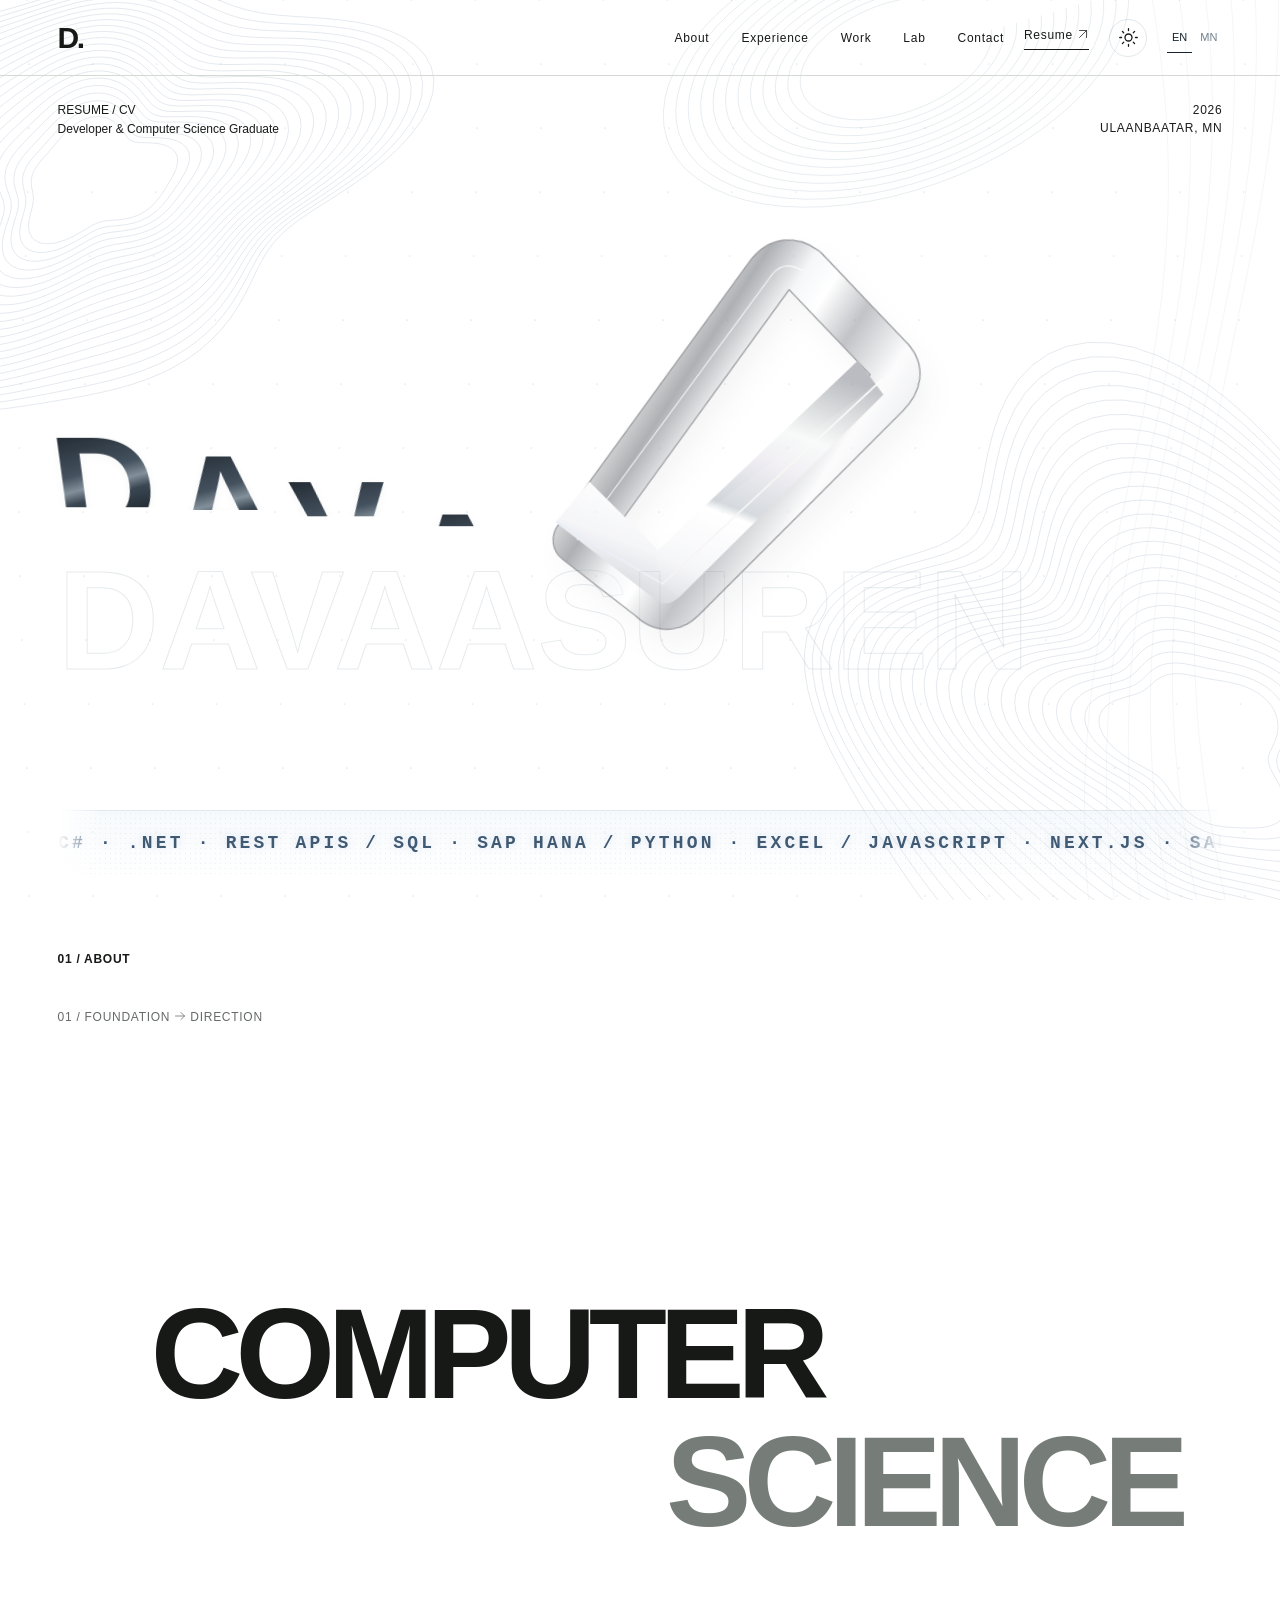
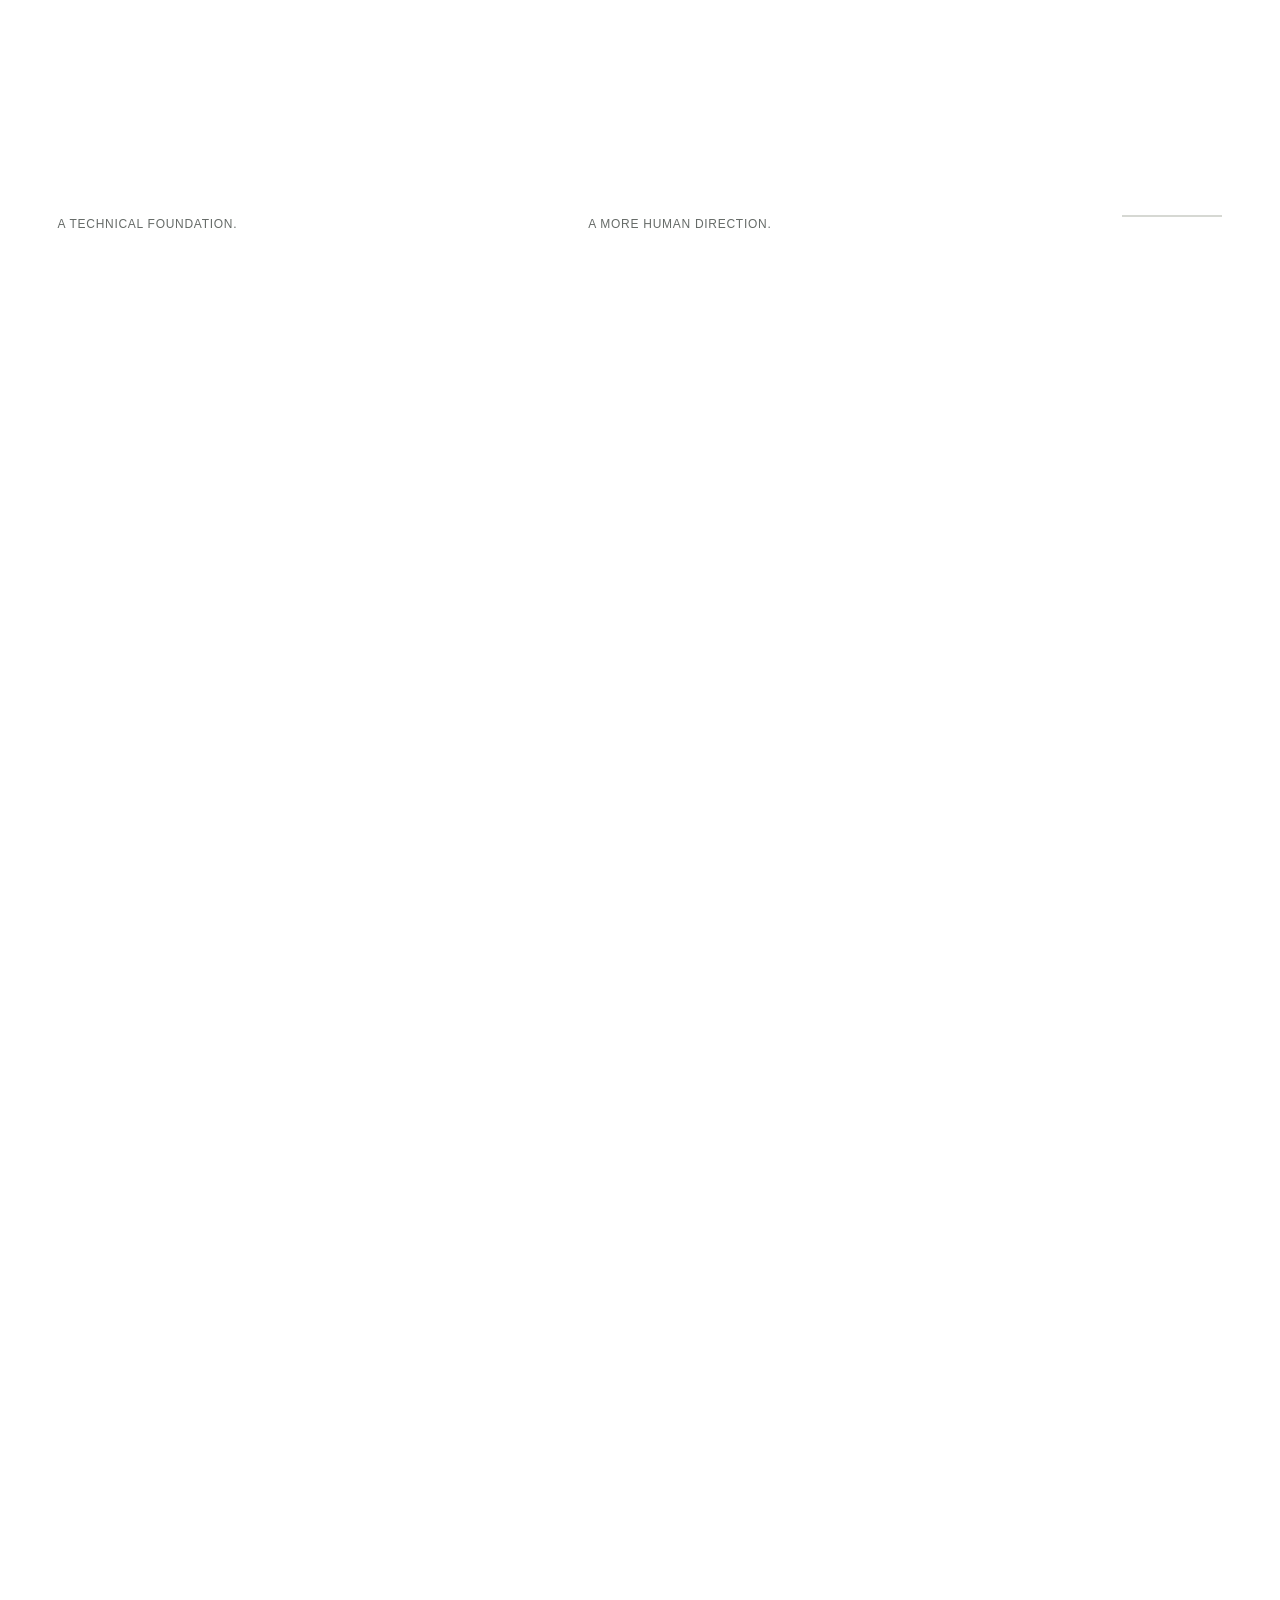
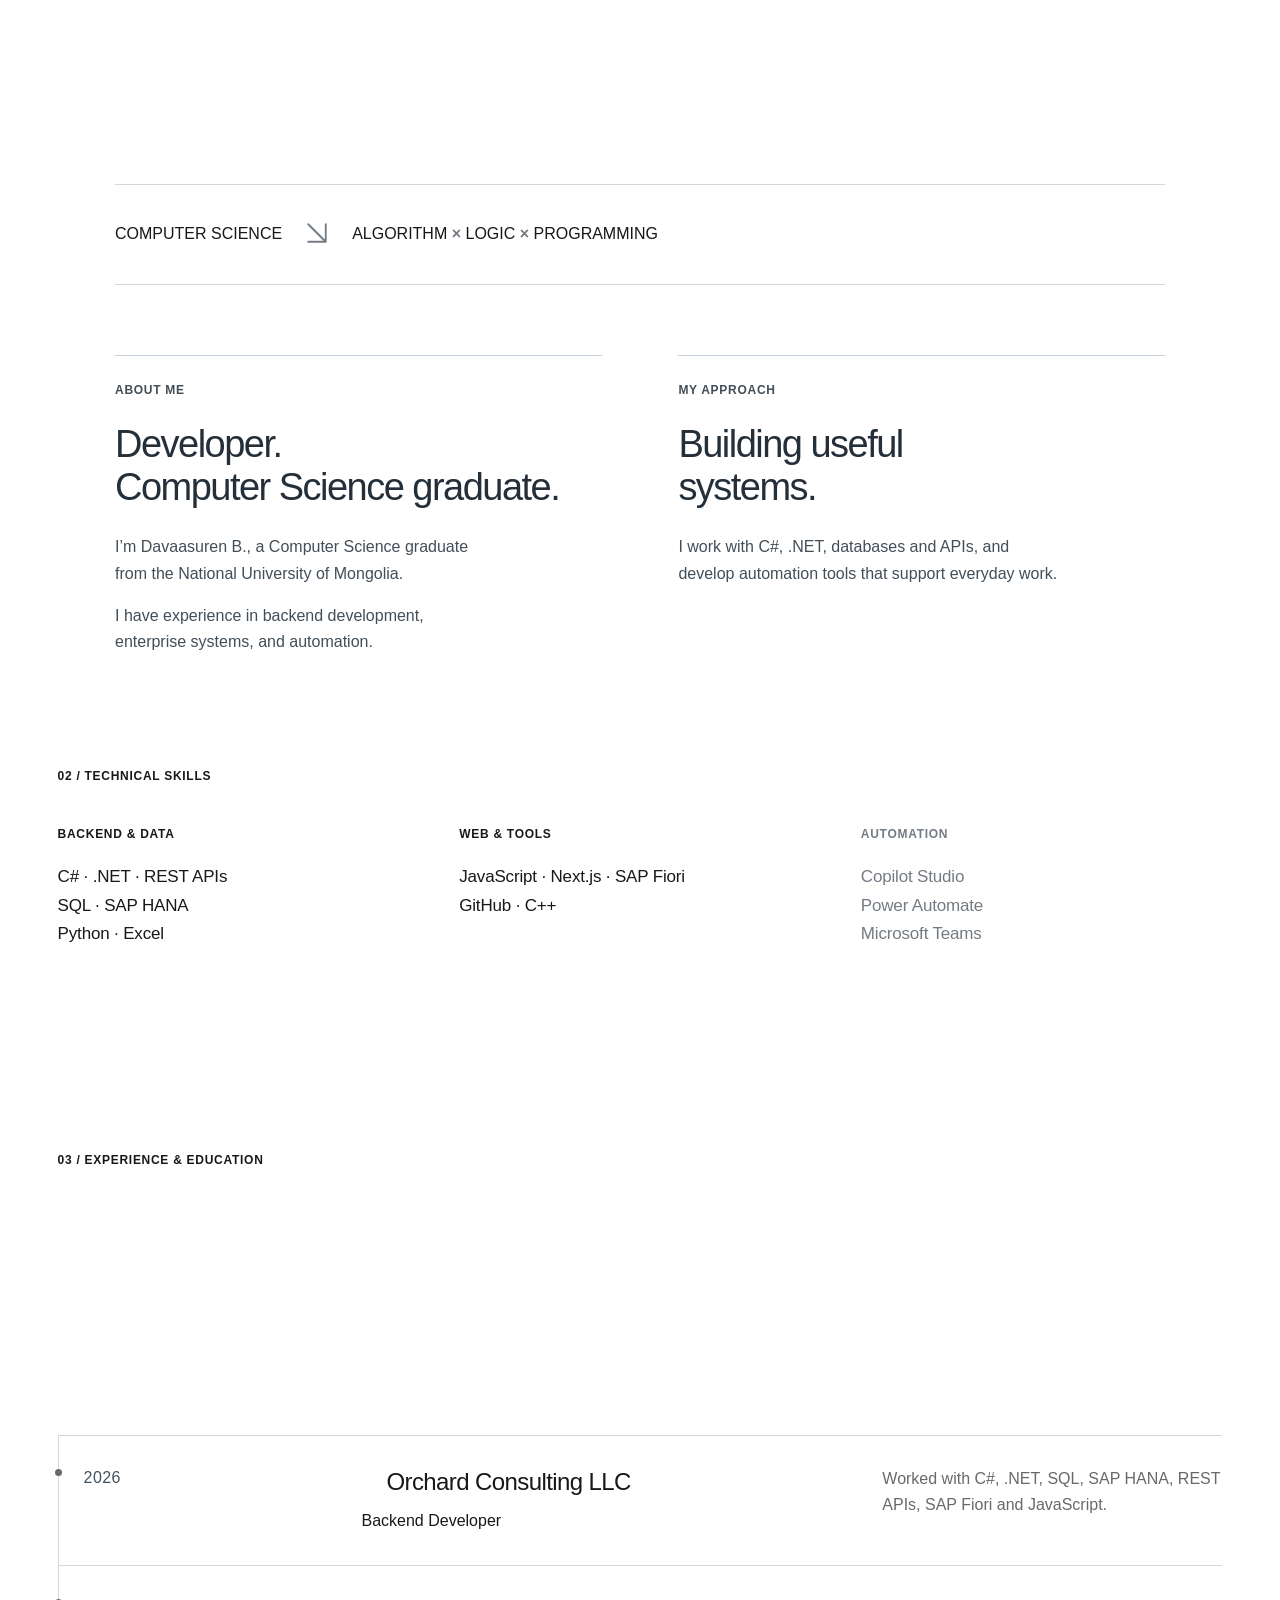
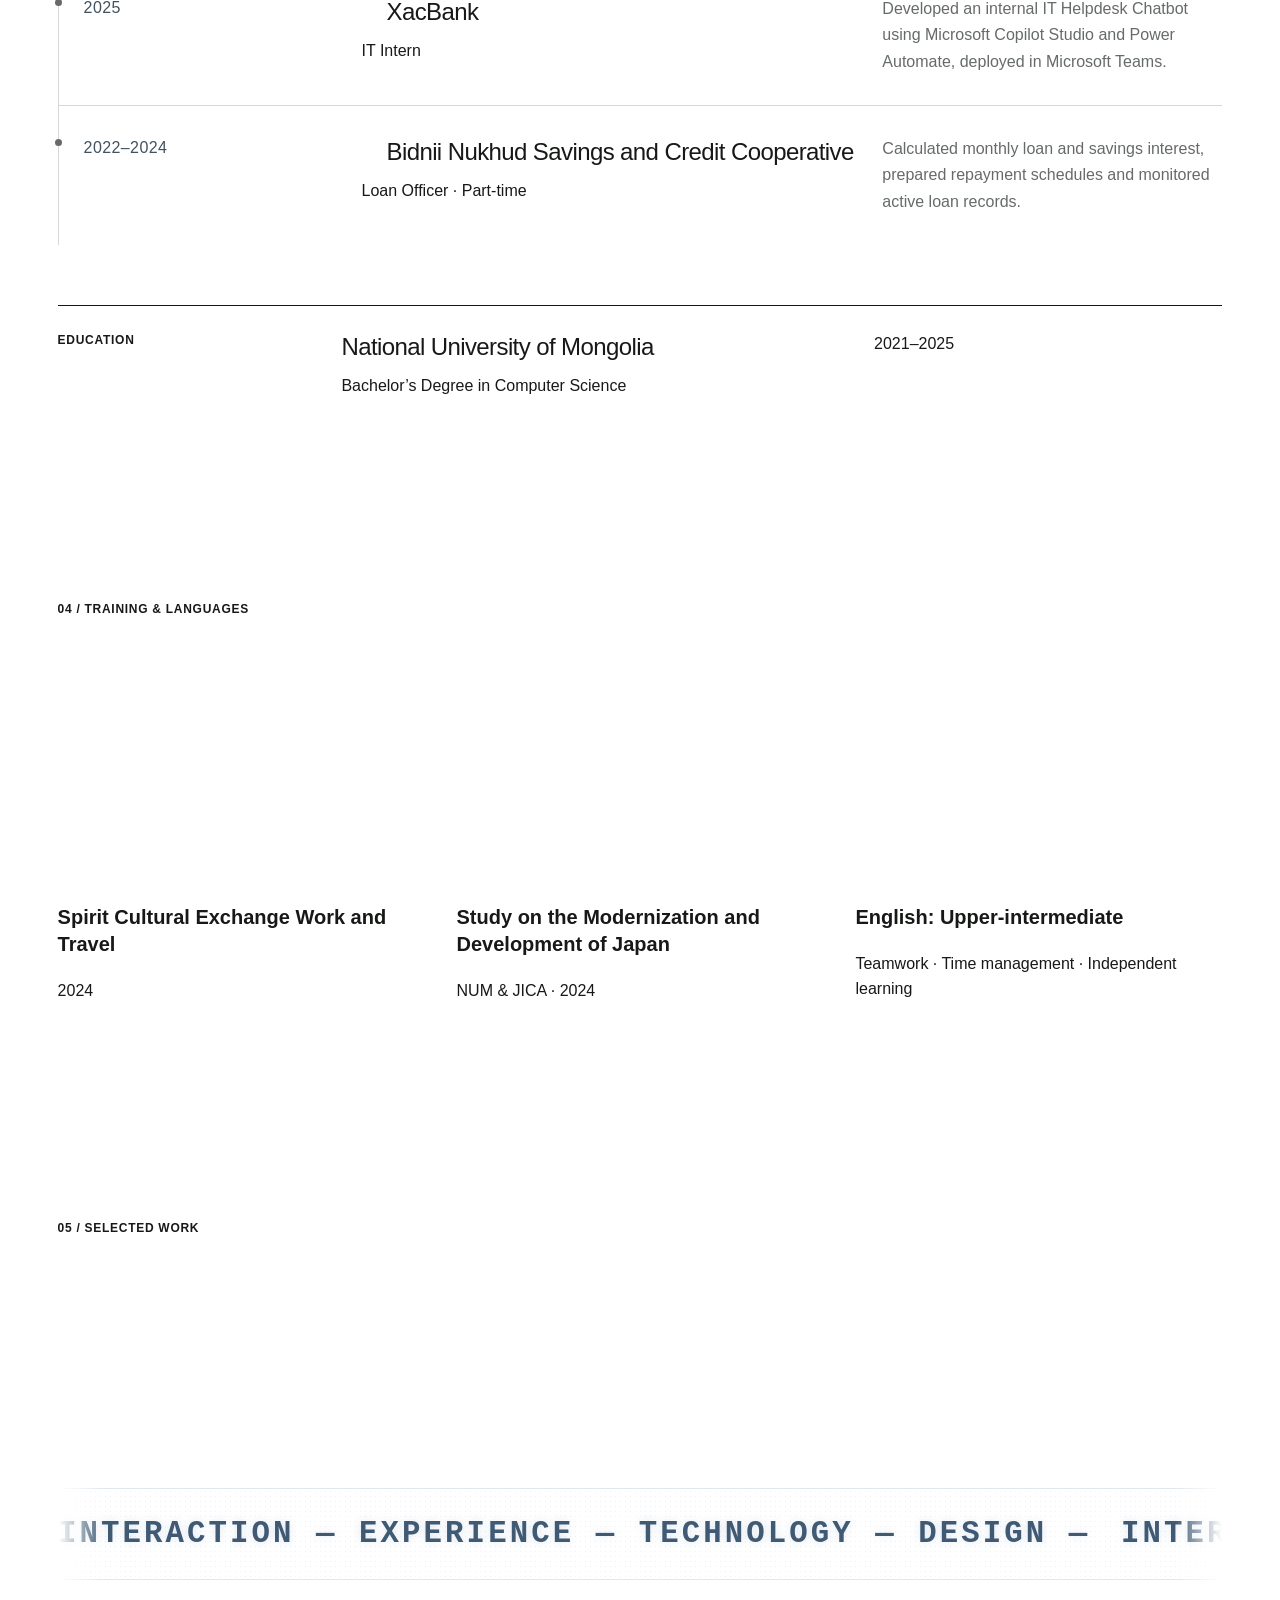
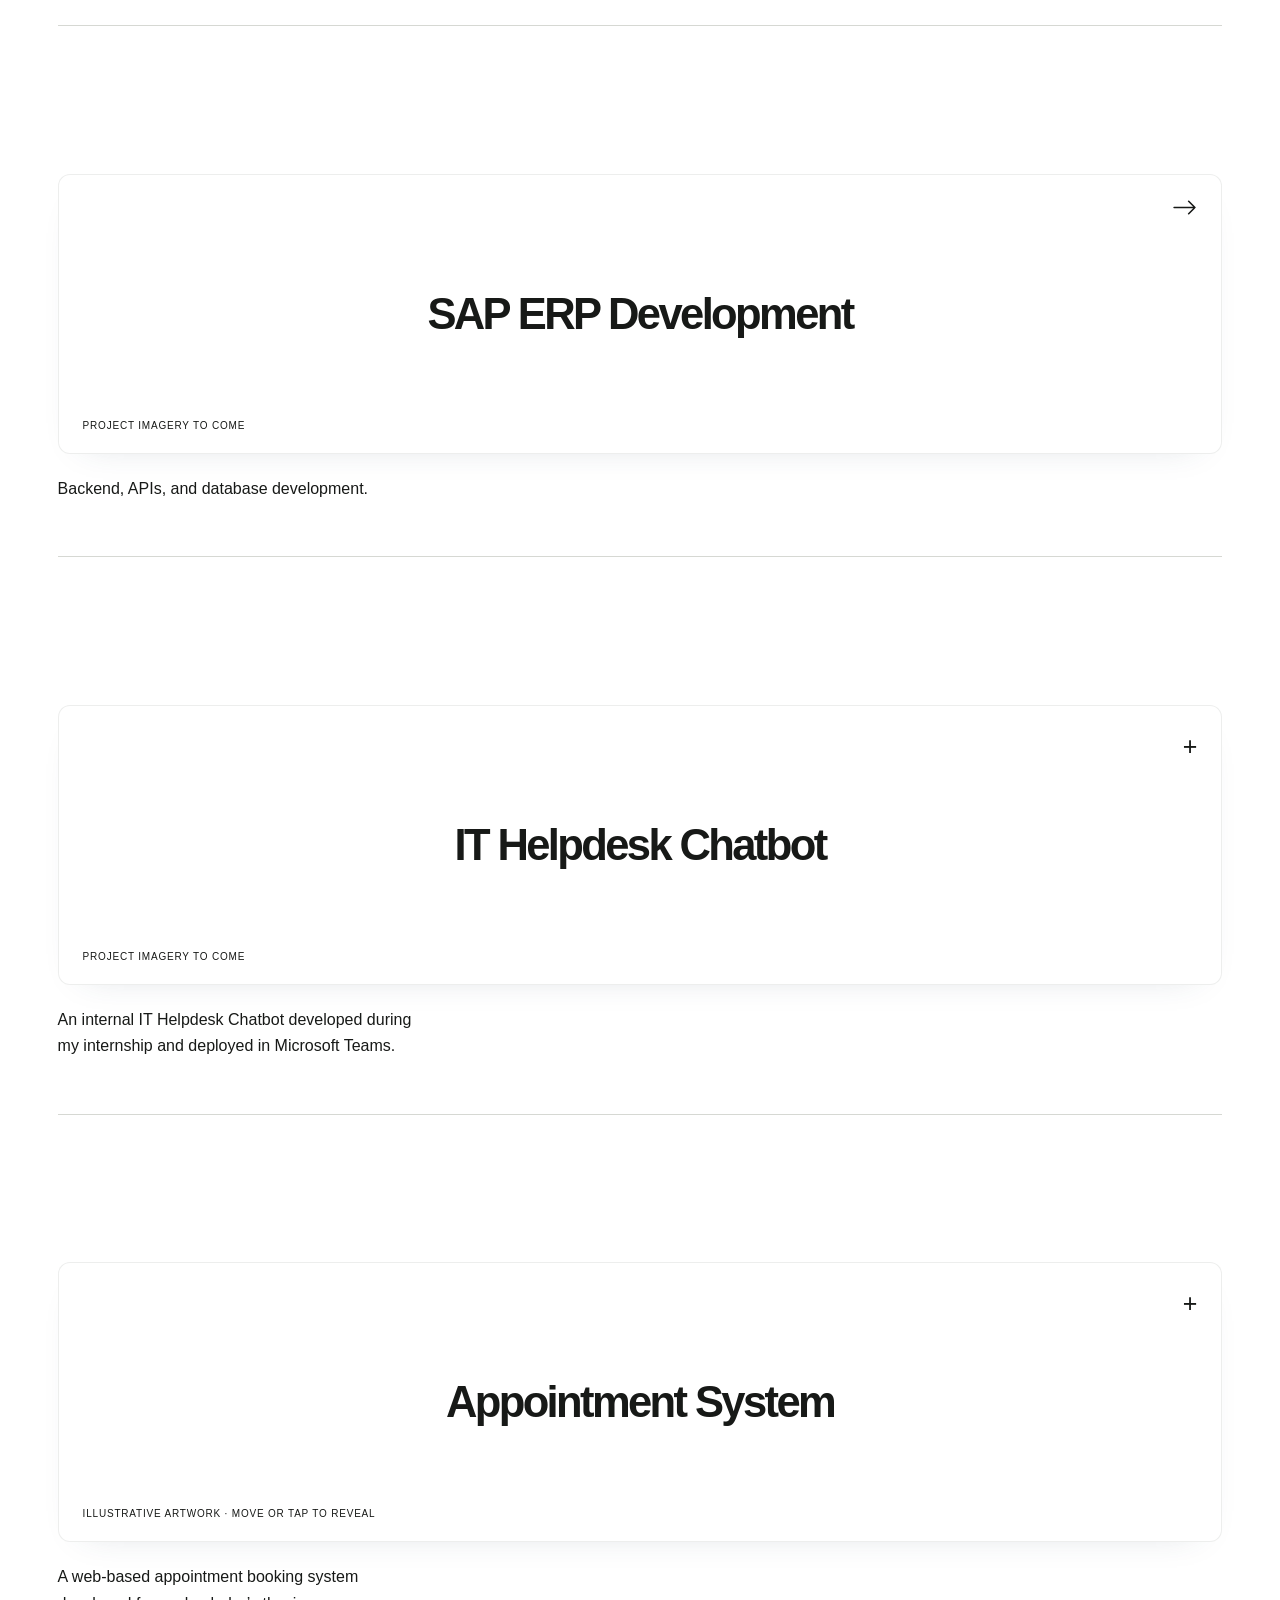
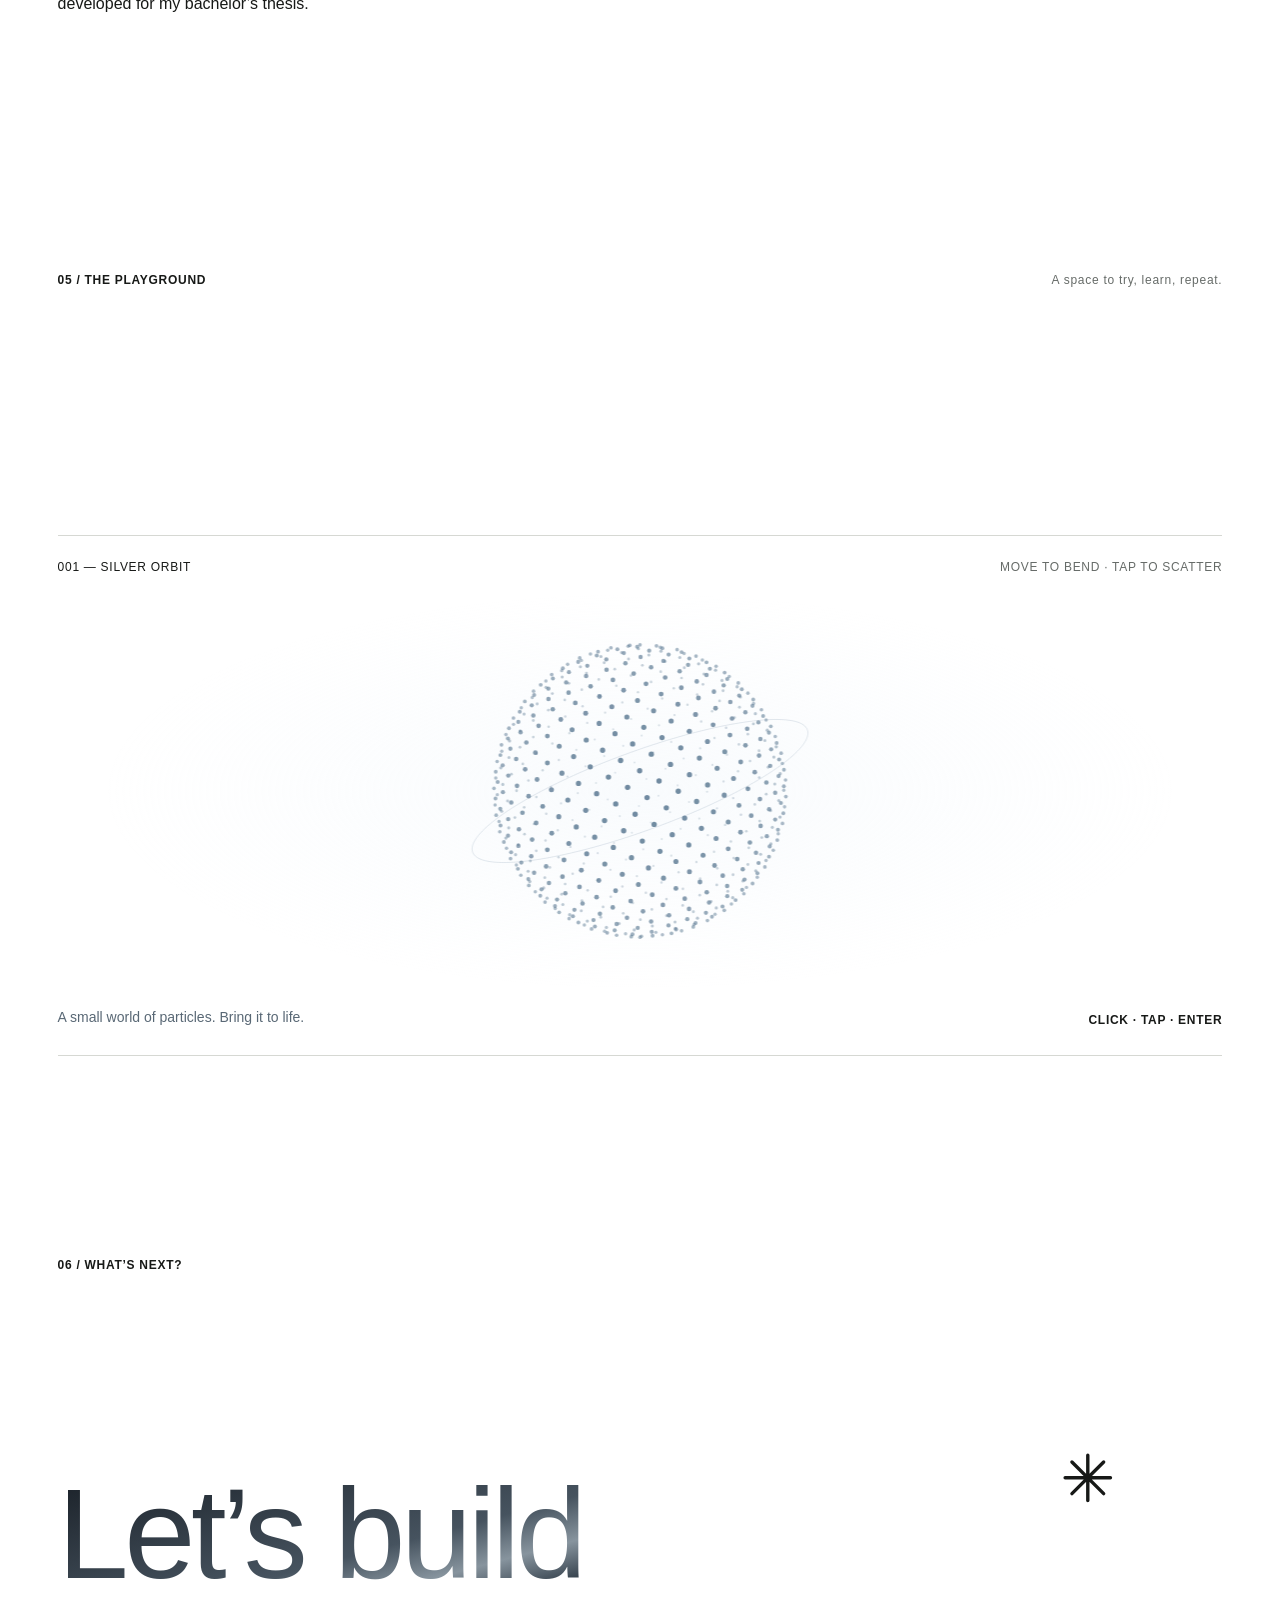
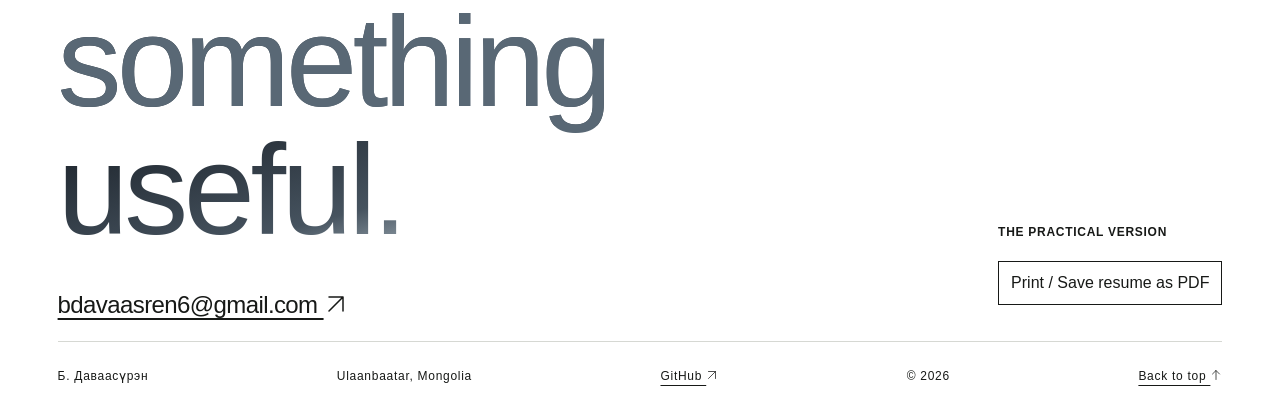
==== commit d17aea31: "Update resume content, themes, project layout and interactive skills" ====
--- a/index.html
+++ b/index.html
@@ -1,10 +1,11 @@
 <!doctype html>
-<html lang="en"><head><meta charset="utf-8"><meta name="viewport" content="width=device-width,initial-scale=1"><title>Davaasuren — Portfolio</title><meta name="description" content="Computer Science graduate exploring interaction, creative technology and human-centered digital experiences."><link rel="canonical" href="https://davaasren.github.io/"><meta property="og:title" content="Davaasuren — Portfolio"><meta property="og:description" content="Technical foundation. Creative curiosity. Human-centered direction."><meta property="og:type" content="website"><meta property="og:url" content="https://davaasren.github.io/"><meta property="og:image" content="https://davaasren.github.io/assets/social-preview.png"><meta name="twitter:card" content="summary_large_image"><meta name="theme-color" content="#ffffff"><link rel="icon" href="/assets/favicon.svg" type="image/svg+xml"><link rel="stylesheet" href="/styles/main.css"><link rel="stylesheet" href="/styles/motion.css"><link rel="stylesheet" href="/styles/editorial.css"><script src="/scripts/vendor/gsap.min.js" defer></script><script src="/scripts/vendor/ScrollTrigger.min.js" defer></script><script src="/scripts/vendor/lenis.min.js" defer></script><script src="/scripts/atmosphere.js" defer></script><script src="/scripts/motion.js" defer></script><script src="/scripts/playground.js" defer></script><script src="/scripts/language.js" defer></script><script src="/scripts/main.js" defer></script></head>
-<body><a class="skip" href="#main">Skip to content</a><header class="nav"><a class="brand" href="/" aria-label="Davaasuren home">D.</a><nav aria-label="Main navigation"><a href="/#work">Work</a><a href="/#about">About</a><a href="/#lab">Lab</a><a href="/#contact">Contact</a></nav><a class="cv-link" href="/#cv">Download CV ↗</a></header><main id="main">
-<section class="hero"><div class="hero-meta"><span>PORTFOLIO / CV<br>Computer Science graduate.</span><p class="hero-introduction"><strong>Davaasuren Batsuuri</strong></p><span class="hero-edition">2026<br>ULAANBAATAR, MN</span></div><div class="hero-composition"><div class="hero-sculpture" aria-hidden="true"><img src="/assets/silver-ribbon.svg" alt="" width="900" height="800"></div><h1 class="hero-name" aria-label="Davaasuren"><span>D</span><span>A</span><span>V</span><span>A</span><span>A</span><span>S</span><span>U</span><span>R</span><span>E</span><span>N</span><b aria-hidden="true">*</b></h1><span class="hero-echo" aria-hidden="true">DAVAASUREN</span><span class="material-note" aria-hidden="true">STUDY 001 / FOLDED LIGHT</span></div><div class="hero-bottom"><div class="hero-caption">01 / PORTFOLIO<br><span class="availability"><i></i> AVAILABLE FOR WORK</span></div><a href="#work" class="scroll">SELECTED WORK <span>↘</span></a></div><div class="hero-rule"></div></section>
-<section id="about" class="transition section"><div class="section-label">01 / A DIRECTION, IN PROGRESS</div><div class="story"><div class="scroll-scene" aria-hidden="true"><div class="scene-index">01 / FOUNDATION → DIRECTION</div><div class="cs-type"><span>COMPUTER</span><span>SCIENCE</span></div><div class="human-type"><span>ALGORITHM</span><b>×</b><span>LOGIC</span><b>×</b><span>PROGRAMMING</span></div><div class="scene-foot"><span>A TECHNICAL FOUNDATION.</span><span>A MORE HUMAN DIRECTION.</span><span class="scene-progress"><i></i></span></div></div><h2>From how it <em>works.</em><br>To how it <em>feels.</em></h2><div class="foundation"><span>COMPUTER SCIENCE</span><span class="arrow">↘</span><span>ALGORITHM <b>×</b> LOGIC <b>×</b> PROGRAMMING</span></div><div class="about-copy"><article><span class="section-label">THE FOUNDATION</span><h3>Technical roots.<br>Human curiosity.</h3><p>I’m Davaa / Б. Даваасүрэн, a Computer Science graduate from the National University of Mongolia.</p><p><strong>My foundation is technical. My curiosity is increasingly human.</strong></p></article><article><span class="section-label">THE DIRECTION</span><h3>How it looks.<br>How it behaves.<br>How it meets people.</h3><p>University projects, personal platforms and professional experience have shaped my interest in digital experiences.</p><p>I’m exploring <strong>interaction, design and creative technology</strong> — building on what I already know.</p></article></div></div></section>
-<section id="work" class="work section"><div class="section-top"><span class="section-label">02 / PERSONAL PROJECTS & PROFESSIONAL EXPERIENCE</span></div><h2 class="section-title">Things I’ve<br><em>helped make.</em></h2><div class="motion-marquee" aria-hidden="true"><div>INTERACTION — EXPERIENCE — TECHNOLOGY — DESIGN</div></div><div id="projects"></div></section>
-<section id="experience" class="experience section"><div class="section-label">03 / EXPERIENCE</div><h2 class="section-title">Different contexts.<br><em>A wider perspective.</em></h2><div id="timeline"></div><div id="education" class="education"></div></section>
-<section class="capabilities section"><div class="section-label">04 / WHAT I BRING & WHERE I’M GOING</div><div id="capabilities" class="capability-grid"></div></section>
-<section id="lab" class="lab section"><div class="section-top"><span class="section-label">05 / THE PLAYGROUND</span><span class="small">A space to try, learn, repeat.</span></div><h2 class="section-title">A little room<br><em>for curiosity.</em></h2><div class="sphere-play"><div class="lab-caption">001 — SILVER ORBIT <span>MOVE TO BEND · TAP TO SCATTER</span></div><button class="particle-sphere" aria-label="Scatter the silver particle sphere"><canvas aria-hidden="true"></canvas><span class="sphere-fallback">◌</span></button><div class="sphere-bottom"><p>A small world of particles. Bring it to life.</p><span class="section-label">CLICK · TAP · ENTER</span></div></div></section>
-<section id="contact" class="contact section"><div class="section-label">06 / WHAT’S NEXT?</div><h2>Open to<br><em>interesting</em><br>work<span class="contact-star" aria-hidden="true">✳</span></h2><div class="contact-bottom"><a id="email" class="email" href="mailto:bdavaasren6@gmail.com">bdavaasren6@gmail.com ↗</a><div id="cv"><span class="section-label">THE PRACTICAL VERSION</span><p id="cv-state">Download CV — PDF coming soon.</p></div></div><footer><span>DAVAASUREN BATSUURI / Батсуурь Даваасүрэн</span><span id="location">Ulaanbaatar, Mongolia</span><a href="https://github.com/Davaasren">GitHub ↗</a><span>© 2026</span><a href="#main">Back to top ↑</a></footer></section></main><noscript><p class="section">JavaScript is disabled. Read the <a href="/overview.html">complete portfolio overview</a> for projects, experience, education and capabilities.</p></noscript></body></html>
+<html lang="en"><head><meta charset="utf-8"><meta name="viewport" content="width=device-width,initial-scale=1"><title>Davaasuren — Portfolio</title><meta name="description" content="Developer and Computer Science graduate based in Ulaanbaatar, Mongolia."><link rel="canonical" href="https://davaasren.github.io/"><meta property="og:title" content="Davaasuren — Portfolio"><meta property="og:description" content="Technical foundation. Creative curiosity. Human-centered direction."><meta property="og:type" content="website"><meta property="og:url" content="https://davaasren.github.io/"><meta property="og:image" content="https://davaasren.github.io/assets/social-preview.png"><meta name="twitter:card" content="summary_large_image"><meta name="theme-color" content="#ffffff"><link rel="icon" href="/assets/favicon.svg" type="image/svg+xml"><link rel="stylesheet" href="/styles/main.css"><link rel="stylesheet" href="/styles/motion.css"><link rel="stylesheet" href="/styles/editorial.css?v=theme13"><script src="/scripts/vendor/gsap.min.js" defer></script><script src="/scripts/vendor/ScrollTrigger.min.js" defer></script><script src="/scripts/vendor/lenis.min.js" defer></script><script src="/scripts/atmosphere.js?v=stars1" defer></script><script src="/scripts/motion.js?v=projects6" defer></script><script src="/scripts/playground.js" defer></script><script src="/scripts/language.js?v=resume2" defer></script><script src="/scripts/main.js?v=theme13" defer></script></head>
+<body><a class="skip" href="#main">Skip to content</a><header class="nav"><a class="brand" href="/" aria-label="Davaasuren home">D.</a><nav aria-label="Main navigation"><a href="/#about">About</a><a href="/#experience">Experience</a><a href="/#work">Work</a><a href="/#lab">Lab</a><a href="/#contact">Contact</a></nav><a class="cv-link" href="/#cv">Resume ↗</a></header><main id="main">
+<section class="hero"><div class="hero-meta"><span>RESUME / CV<br>Developer &amp; Computer Science Graduate</span><p class="hero-introduction"><strong>Б. Даваасүрэн / Davaasuren B.</strong></p><span class="hero-edition">2026<br>ULAANBAATAR, MN</span></div><div class="hero-composition"><div class="hero-sculpture" aria-hidden="true"><img src="/assets/silver-ribbon.svg" alt="" width="900" height="800"></div><h1 class="hero-name" aria-label="Davaasuren"><span>D</span><span>A</span><span>V</span><span>A</span><span>A</span><span>S</span><span>U</span><span>R</span><span>E</span><span>N</span><b aria-hidden="true">*</b></h1><span class="hero-echo" aria-hidden="true">DAVAASUREN</span><span class="material-note" aria-hidden="true">STUDY 001 / FOLDED LIGHT</span></div><div class="hero-bottom"><div class="hero-caption">01 / PORTFOLIO<br><span class="availability"><i></i> AVAILABLE FOR WORK</span></div><a href="#work" class="scroll">SELECTED WORK <span>↘</span></a></div><div class="hero-rule"></div></section>
+<section id="about" class="transition section"><div class="section-label">01 / ABOUT</div><div class="story"><div class="scroll-scene" aria-hidden="true"><div class="scene-index">01 / FOUNDATION → DIRECTION</div><div class="cs-type"><span>COMPUTER</span><span>SCIENCE</span></div><div class="human-type"><span>ALGORITHM</span><b>×</b><span>LOGIC</span><b>×</b><span>PROGRAMMING</span></div><div class="scene-foot"><span>A TECHNICAL FOUNDATION.</span><span>A MORE HUMAN DIRECTION.</span><span class="scene-progress"><i></i></span></div></div><h2>A technical<br><em>foundation.</em></h2><div class="foundation"><span>COMPUTER SCIENCE</span><span class="arrow">↘</span><span>ALGORITHM <b>×</b> LOGIC <b>×</b> PROGRAMMING</span></div><div class="about-copy"><article><span class="section-label">ABOUT ME</span><h3>Developer.<br>Computer Science graduate.</h3><p>I’m Davaasuren B., a Computer Science graduate from the National University of Mongolia.</p><p>I have experience in backend development, enterprise systems, and automation.</p></article><article><span class="section-label">MY APPROACH</span><h3>Building useful<br>systems.</h3><p>I work with C#, .NET, databases and APIs, and develop automation tools that support everyday work.</p></article></div></div></section>
+<section class="capabilities section"><div class="section-label">02 / TECHNICAL SKILLS</div><div id="capabilities" class="capability-grid"></div></section>
+<section id="experience" class="experience section"><div class="section-label">03 / EXPERIENCE & EDUCATION</div><h2 class="section-title">Experience<br><em>& education.</em></h2><div id="timeline"></div><div id="education" class="education"></div></section>
+
+<section id="training" class="section"><div class="section-label">04 / TRAINING & LANGUAGES</div><h2 class="section-title">Learning<br><em>& collaboration.</em></h2><div class="resume-training"><article><h3>Spirit Cultural Exchange Work and Travel</h3><p>2024</p></article><article><h3>Study on the Modernization and Development of Japan</h3><p>NUM & JICA · 2024</p></article><article><h3>English: Upper-intermediate</h3><p>Teamwork · Time management · Independent learning</p></article></div></section>
+<section id="work" class="work section"><div class="section-top"><span class="section-label">05 / SELECTED WORK</span></div><h2 class="section-title">Selected<br><em>work.</em></h2><div class="motion-marquee" aria-hidden="true"><div>INTERACTION — EXPERIENCE — TECHNOLOGY — DESIGN</div></div><div id="projects"></div></section><section id="lab" class="lab section"><div class="section-top"><span class="section-label">05 / THE PLAYGROUND</span><span class="small">A space to try, learn, repeat.</span></div><h2 class="section-title">A little room<br><em>for curiosity.</em></h2><div class="sphere-play"><div class="lab-caption">001 — SILVER ORBIT <span>MOVE TO BEND · TAP TO SCATTER</span></div><button class="particle-sphere" aria-label="Scatter the silver particle sphere"><canvas aria-hidden="true"></canvas><span class="sphere-fallback">◌</span></button><div class="sphere-bottom"><p>A small world of particles. Bring it to life.</p><span class="section-label">CLICK · TAP · ENTER</span></div></div></section>
+<section id="contact" class="contact section"><div class="section-label">06 / WHAT’S NEXT?</div><h2>Let’s build<br><em>something</em><br>useful.<span class="contact-star" aria-hidden="true">✳</span></h2><div class="contact-bottom"><a id="email" class="email" href="mailto:bdavaasren6@gmail.com">bdavaasren6@gmail.com ↗</a><div id="cv"><span class="section-label">THE PRACTICAL VERSION</span><p id="cv-state"><button class="print-resume" type="button">Print / Save resume as PDF</button></p></div></div><footer><span>Б. Даваасүрэн</span><span id="location">Ulaanbaatar, Mongolia</span><a href="https://github.com/Davaasren">GitHub ↗</a><span>© 2026</span><a href="#main">Back to top ↑</a></footer></section></main><noscript><p class="section">JavaScript is disabled. Read the <a href="/overview.html">complete portfolio overview</a> for projects, experience, education and capabilities.</p></noscript></body></html>
--- a/styles/editorial.css
+++ b/styles/editorial.css
@@ -119,7 +119,7 @@
 .availability{color:#405762}.availability i{width:8px;height:8px;background:#e3fff2;border:1px solid #83b9a3;box-shadow:0 0 5px #81d8af,0 0 14px #89ddbb80;animation:availability-light 2.8s ease-in-out infinite}
 @keyframes availability-light{50%{box-shadow:0 0 8px #81d8af,0 0 20px #89ddbbb0}}
 .human-type{font-size:clamp(40px,9vw,130px)}
-.motion-marquee{margin-inline:0;padding:20px 0}.motion-marquee>div{white-space:normal;width:auto;font-size:clamp(20px,2.6vw,36px);line-height:1.5;letter-spacing:-.025em;transform:none!important}
+.motion-marquee{margin-inline:0;padding:20px 0}.motion-marquee>div{white-space:normal;width:auto;font-size:clamp(20px,2.6vw,36px);line-height:1.5;letter-spacing:-.025em}
 .project-description .missing,.project[data-slug="uulzy"] .missing{font-size:14px;line-height:1.65;letter-spacing:0;color:#485967;background:#ffffffeb;padding:14px 16px;border-left:2px solid #b0c4d5}
 .timeline-row .date{font-size:16px;letter-spacing:.025em;color:#40515f}
 .capability-grid li{line-height:1.4;margin-bottom:5px}
@@ -151,3 +151,64 @@
 .project-stage{touch-action:pan-y}
 .project-stage,.stage-inner{will-change:auto}
 }
+/* Resume content, theme controls and printable document. */
+.theme-switch,.print-resume{font:inherit;color:inherit;background:transparent;border:1px solid currentColor;padding:8px 12px;cursor:pointer}.theme-switch{font-size:12px}.resume-training{display:grid;grid-template-columns:repeat(3,1fr);gap:32px}.resume-training h3{font-size:20px;line-height:1.35}.resume-training p{font-size:16px;line-height:1.6}.stage-word{font-size:clamp(28px,5vw,80px);max-width:85%;text-align:center}.hero-introduction{max-width:100%}
+
+@media(max-width:800px){.resume-training{grid-template-columns:1fr;gap:16px}.nav{flex-wrap:wrap}.nav nav{gap:12px}.theme-switch{padding:5px 8px}.hero-meta>span:first-child{max-width:165px}}
+@media print{html[data-theme]{filter:none!important;color-scheme:light}body{background:#fff!important;color:#111!important}.nav,.hero-composition,.scroll-scene,.foundation,.hero-bottom,.motion-marquee,.project-stage,.project-link,.contact-star,.atmosphere-canvas,.fairy,.cursor,.hero-rule,.theme-switch,.print-resume,.skip{display:none!important}*{animation:none!important;transition:none!important;transform:none!important;opacity:1!important;clip-path:none!important}main,.section,.hero{padding:12px 0!important;margin:0!important;min-height:0!important;height:auto!important}.hero-meta{display:block!important}.hero-meta>*{text-align:left!important;margin:4px 0!important}.section-title,.story>h2,.contact>h2{font-size:25px!important;line-height:1.2!important;margin:10px 0!important}.section-label{font-size:10px!important}.about-copy,.capability-grid,.resume-training{display:grid!important;grid-template-columns:repeat(2,1fr)!important;gap:14px!important}.about-copy h3,.project h3,.timeline-row h3{font-size:16px!important}.about-copy p,.project-description p,.timeline-row p,.education p,.resume-training p,.capability-grid li{font-size:11px!important;line-height:1.4!important;margin:4px 0!important}.project{padding:10px 0!important;break-inside:avoid}.project-heading{margin:0!important}.timeline-row{padding:10px 0!important;grid-template-columns:100px 1fr 1fr!important}.date{font-size:12px!important}.contact-bottom,footer{margin:10px 0!important}.email{font-size:16px!important}footer{font-size:10px!important}.pin-spacer{height:auto!important;padding:0!important}.project-description{display:block!important}a{color:#111!important;text-decoration:none!important}.hero-sculpture,canvas{display:none!important}}
+
+/* Quiet night palette; no whole-page inversion, so silver artwork keeps its material. */
+body,.nav,.project,.project-stage,.stage-inner,.scroll-scene{transition:background-color 850ms ease,color 850ms ease,border-color 850ms ease}html[data-theme=dark]{color-scheme:dark;--paper:#11161e;--ink:#e3e8ef;--muted:#a2adba;--line:#303b49;--accent:#a4b7cc}html[data-theme=dark] body{background:#11161e;color:#e3e8ef}html[data-theme=dark] .hero,html[data-theme=dark] .section,html[data-theme=dark] .scroll-scene{background:transparent}html[data-theme=dark] .nav{background:#11161ed9}html[data-theme=dark] .hero-name{mix-blend-mode:normal;background-image:linear-gradient(155deg,#dde6ef 10%,#91a0b0 40%,#f0f4f8 55%,#a5b3c2 80%)}html[data-theme=dark] .hero-echo{-webkit-text-stroke-color:#8d9bad38}html[data-theme=dark] .section-title em,html[data-theme=dark] .story em,html[data-theme=dark] .contact em{color:#b4c1d0}.cursor-fairy{transition:filter 850ms ease}.cursor-fairy::after{content:'';position:absolute;left:17px;top:25px;width:7px;height:7px;border-radius:50%;background:#c9dfff;opacity:.35;box-shadow:0 0 9px 3px #b5d4f244;animation:firefly-breathe 3.6s ease-in-out infinite;pointer-events:none;transition:background 850ms,box-shadow 850ms,opacity 850ms}html[data-theme=dark] .cursor-fairy{filter:drop-shadow(0 0 5px #e6cf7655)}html[data-theme=dark] .cursor-fairy::after{background:#f0dea0;opacity:.8;box-shadow:0 0 8px 3px #e9cf7655,0 0 19px 6px #e9cf7618}html[data-theme=dark] .fairy-wing{fill:#b6c9de;opacity:.5}html[data-theme=dark] .fairy-star{fill:#eedda1}@keyframes firefly-breathe{0%,100%{transform:scale(.75);opacity:.35}50%{transform:scale(1.15);opacity:.75}}@media print{.silver-field,.cursor-fairy{display:none!important}}
+html[data-theme=dark] .hero-name{background-image:none;color:#d5dfeb}html[data-theme=dark] .hero-name>span{background-image:linear-gradient(155deg,#dde6ef 10%,#91a0b0 40%,#f0f4f8 55%,#a5b3c2 80%);background-clip:text;-webkit-background-clip:text;color:transparent}html[data-theme=dark] .hero-meta,html[data-theme=dark] .hero-introduction strong,html[data-theme=dark] .nav a,html[data-theme=dark] .language-switch button{color:#d5dfeb}
+
+/* Soft firefly light blooms with the existing theme transition. */
+html[data-theme=dark] .cursor-fairy::after{box-shadow:0 0 9px 4px #f5dc8980,0 0 28px 10px #efd17a30}html[data-theme=dark] .cursor-fairy{filter:drop-shadow(0 0 7px #e6cf7670)}
+
+/* Keep project content in its original white and silver palette. */
+html[data-theme=dark] .project{background:#fff;color:#171b1e;--ink:#171b1e;--muted:#64717e;--line:#dce2e7}
+html[data-theme=dark] .project-stage,html[data-theme=dark] .stage-inner{background:#f7f9fc!important;color:#171b1e}
+html[data-theme=dark] .project-heading,html[data-theme=dark] .project-description{background:#fff;color:#171b1e}
+html[data-theme=dark] .project-description p,html[data-theme=dark] .project a,html[data-theme=dark] .stage-word,html[data-theme=dark] .stage-label,html[data-theme=dark] .stage-plus{color:#171b1e}
+html[data-theme=dark] .cs-type,html[data-theme=dark] .human-type{color:#d4dce5}html[data-theme=dark] .cs-type span:last-child,html[data-theme=dark] .human-type span:last-of-type{color:#94a3b2}
+html[data-theme=dark] .scene-index,html[data-theme=dark] .scene-foot{color:#9aa9b8}
+/* Consistent readable dark surfaces across resume content. */
+html[data-theme=dark] .project,html[data-theme=dark] .project-heading,html[data-theme=dark] .project-description,html[data-theme=dark] .project-stage,html[data-theme=dark] .stage-inner{background:#151d28!important;color:#e3eaf2;--ink:#e3eaf2;--muted:#b0bdcc;--line:#354252}
+html[data-theme=dark] .project a,html[data-theme=dark] .project-description p,html[data-theme=dark] .stage-word,html[data-theme=dark] .stage-label,html[data-theme=dark] .stage-plus,html[data-theme=dark] .section-label,html[data-theme=dark] .foundation,html[data-theme=dark] .capability-grid li,html[data-theme=dark] .capability-grid h3,html[data-theme=dark] .about-copy h3,html[data-theme=dark] .about-copy strong,html[data-theme=dark] .timeline-row h3,html[data-theme=dark] .education h3,html[data-theme=dark] .resume-training h3,html[data-theme=dark] .contact-bottom,html[data-theme=dark] footer,html[data-theme=dark] .email{color:#e3eaf2}
+html[data-theme=dark] .category,html[data-theme=dark] .project-number,html[data-theme=dark] .date,html[data-theme=dark] .role,html[data-theme=dark] .about-copy p,html[data-theme=dark] .timeline-row p,html[data-theme=dark] .education p,html[data-theme=dark] .resume-training p,html[data-theme=dark] .motion-marquee,html[data-theme=dark] .scene-index,html[data-theme=dark] .scene-foot{color:#b0bdcc}
+html[data-theme=dark] .missing,html[data-theme=dark] .detail-note{background:#202b39;color:#c5d0dd}html[data-theme=dark] .pointer-label{background:#202b39;color:#e3eaf2;border-color:#8c9caf}
+html[data-theme=dark] body.motion-active .work .project{background:#151d28!important}
+html[data-theme=dark] .section-title,html[data-theme=dark] .story>h2,html[data-theme=dark] .contact>h2,html[data-theme=dark] .section-title .line-mask>span,html[data-theme=dark] .story>h2 .line-mask>span,html[data-theme=dark] .contact>h2 .line-mask>span{color:#edf3fa!important;background-image:none!important;-webkit-text-fill-color:#edf3fa}
+html[data-theme=dark] .section-title em,html[data-theme=dark] .story>h2 em,html[data-theme=dark] .contact>h2 em{color:#bccbdb!important;-webkit-text-fill-color:#bccbdb}
+/* Let the star field continue through dark project cards. */
+html[data-theme=dark] body.motion-active .work .project,html[data-theme=dark] .project,html[data-theme=dark] .project-heading,html[data-theme=dark] .project-description,html[data-theme=dark] .project-stage,html[data-theme=dark] .stage-inner{background:transparent!important}
+html[data-theme=dark] .project-stage{border:1px solid #a4b7cc26;box-shadow:none}
+html[data-theme=dark] .project-heading,html[data-theme=dark] .project-description{border-color:#a4b7cc26}
+
+/* Stable editorial project rows: no stacked or floating content. */
+.work .project{min-height:0;padding:44px 0 54px;margin:0;position:relative;isolation:isolate;border-top:1px solid var(--line)}
+.work .project-heading{margin:0 0 24px;align-items:start}.work .project-heading h3{font-size:clamp(25px,3.6vw,52px);line-height:1.15;overflow:visible}
+.work .project-stage{height:280px;min-height:0;overflow:hidden;margin:0;position:relative;border-radius:12px}
+.work .stage-inner{overflow:hidden}.work .stage-word{font-size:clamp(24px,3.4vw,48px);line-height:1.2;max-width:80%;margin:0}
+.work .stage-label{font-size:10px;letter-spacing:.08em;bottom:20px;left:24px}.work .stage-plus{top:20px;right:24px;font-size:25px}
+.work .project-description{margin:22px 0 0;padding:0;max-width:760px}.work .project-description p{font-size:16px;line-height:1.65;margin:0}
+html[data-theme=dark] .work .project-stage{background:linear-gradient(135deg,#b3c9e109,#b3c9e103)!important;border-color:#b3c9e12b}
+@media(max-width:800px){.work .project{padding:30px 0 36px}.work .project-stage{height:220px}.work .project-heading{margin-bottom:18px}.work .project-description p{font-size:14px}}
+
+/* Continuous skills display: identical halves make the loop seamless. */
+.skills-lights{overflow:hidden;margin:30px 0 44px;padding:22px 0;border-block:1px solid #9aaec34d;background:linear-gradient(180deg,#edf3f980,#fff0);color:#405a74;position:relative;mask-image:linear-gradient(90deg,transparent,#000 4%,#000 96%,transparent)}
+.skills-lights::before{content:'';position:absolute;inset:0;pointer-events:none;background-image:radial-gradient(#6685a61c .7px,transparent .8px);background-size:5px 5px}
+.skills-light-track{display:flex;width:max-content;animation:skills-light-scroll 58s linear infinite;will-change:transform}.skills-light-track>span{flex-shrink:0;white-space:nowrap;font-family:ui-monospace,SFMono-Regular,Consolas,monospace;font-size:clamp(14px,1.65vw,22px);font-weight:600;letter-spacing:.18em;text-transform:uppercase;text-shadow:0 0 9px #698fbf38;padding-right:1em}
+html[data-theme=dark] .skills-lights{background:linear-gradient(180deg,#b7d5ff0b,#b7d5ff02);color:#c8e3ff;border-color:#9cc9f344}html[data-theme=dark] .skills-light-track>span{text-shadow:0 0 5px #b9dcff70,0 0 17px #6baff64a}html[data-theme=dark] .skills-lights::before{background-image:radial-gradient(#a6ccff24 .7px,transparent .8px)}
+@keyframes skills-light-scroll{to{transform:translateX(-50%)}}
+@media(max-width:800px){.skills-lights{padding:18px 0;margin:24px 0 30px}}
+@media print{.skills-lights{display:none!important}}
+
+.hero>.skills-lights{flex-shrink:0;width:100%;margin:0 0 24px;padding:18px 0;z-index:3}.hero>.skills-lights .skills-light-track>span{font-size:clamp(13px,1.4vw,20px)}
+
+.hero>.skills-lights{margin:25px 0 0;border-bottom:0}
+
+.motion-marquee.skills-lights{margin:35px 0 45px;padding:22px 0;background:transparent}.motion-marquee.skills-lights>.skills-light-track{width:max-content;font-size:inherit;color:inherit}.motion-marquee.skills-lights .skills-light-track>span{font-size:clamp(16px,2.4vw,34px);letter-spacing:.1em}
+
+.motion-marquee.skills-lights>.skills-light-track{animation-duration:30s;white-space:nowrap}
+
+.theme-switch{position:relative;display:grid;place-items:center;width:38px;height:38px;padding:0!important;border-radius:50%;border-color:#91a5b544;overflow:hidden;transition:background .4s,border-color .4s}.theme-switch:hover{background:#91a5b518}.theme-switch svg{position:absolute;width:21px;height:21px;fill:none;stroke:currentColor;stroke-width:1.5;stroke-linecap:round;stroke-linejoin:round;transition:transform .65s cubic-bezier(.22,1,.36,1),opacity .45s}.theme-switch .theme-sun{opacity:1;transform:rotate(0) scale(1)}.theme-switch .theme-moon{opacity:0;transform:rotate(-75deg) scale(.45)}html[data-theme=dark] .theme-switch .theme-sun{opacity:0;transform:rotate(90deg) scale(.45)}html[data-theme=dark] .theme-switch .theme-moon{opacity:1;transform:rotate(0) scale(1)}.theme-switch:focus-visible{outline:2px solid currentColor;outline-offset:3px}
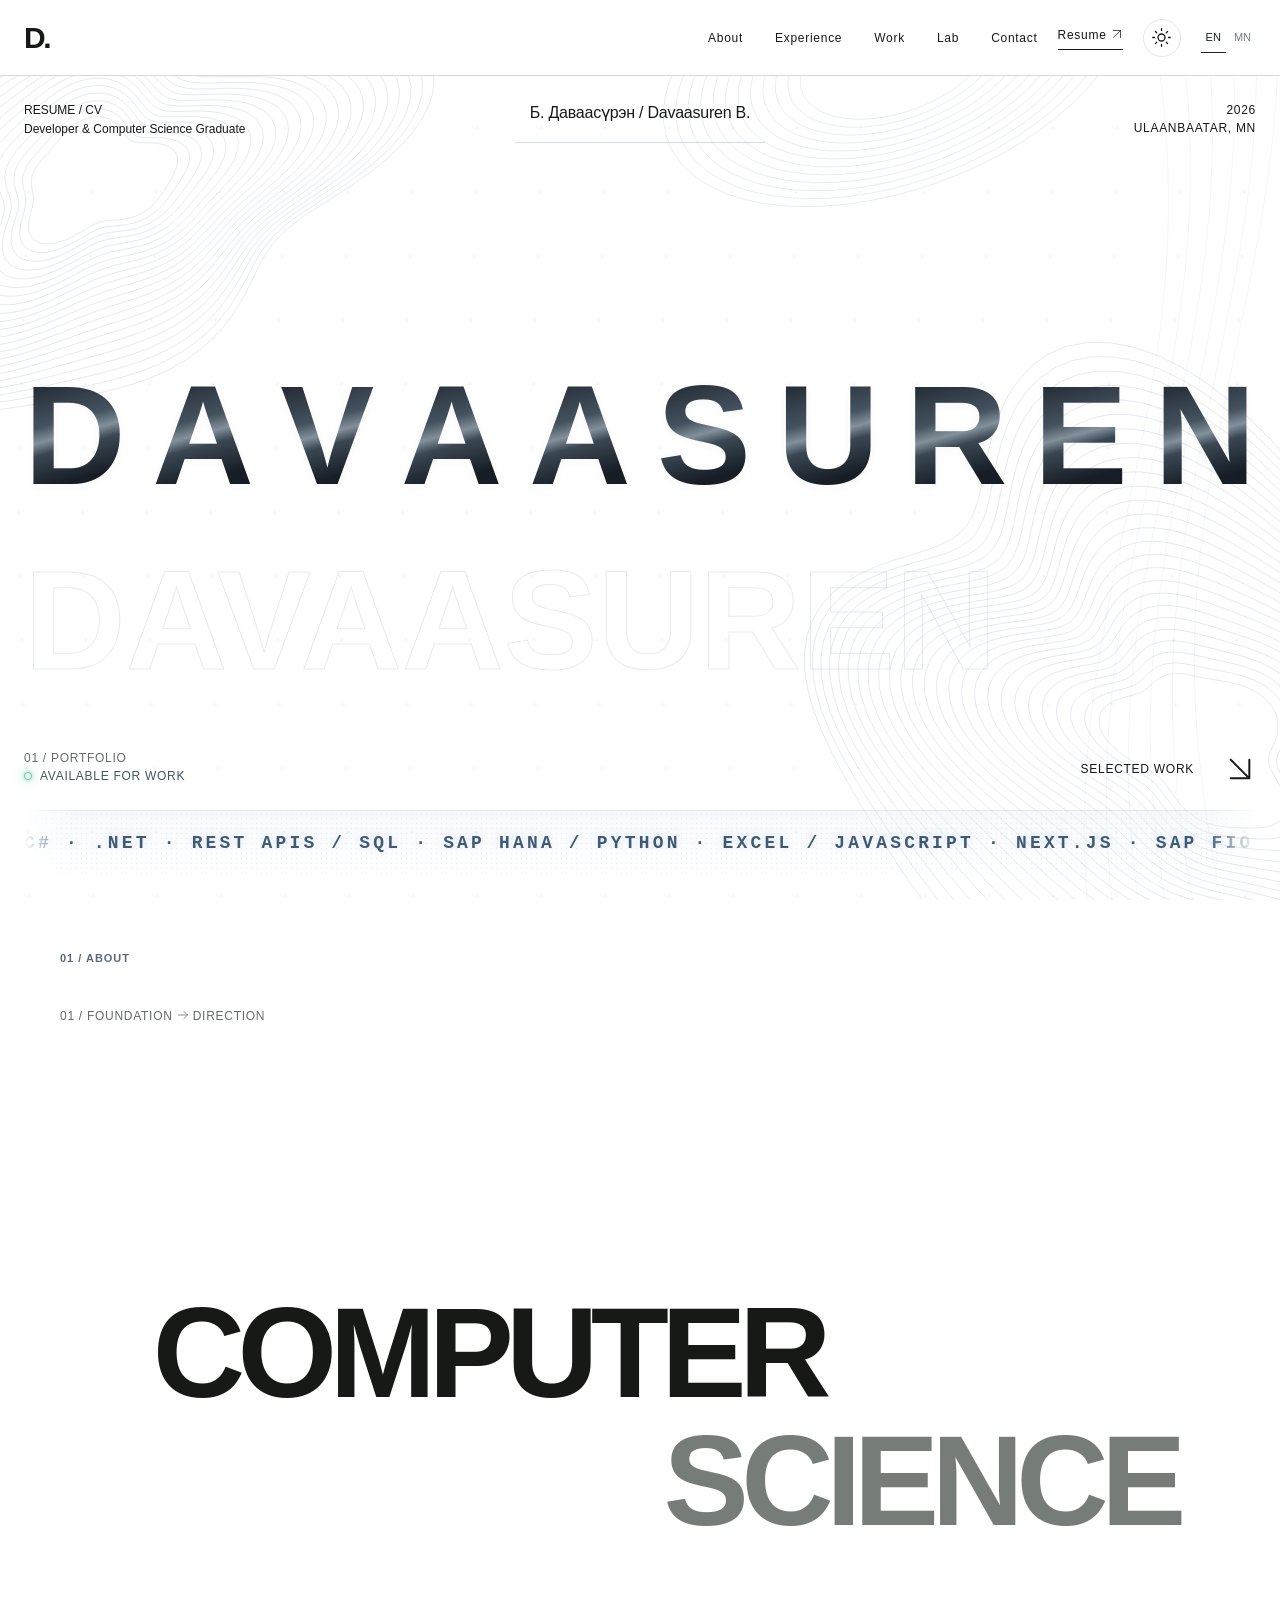
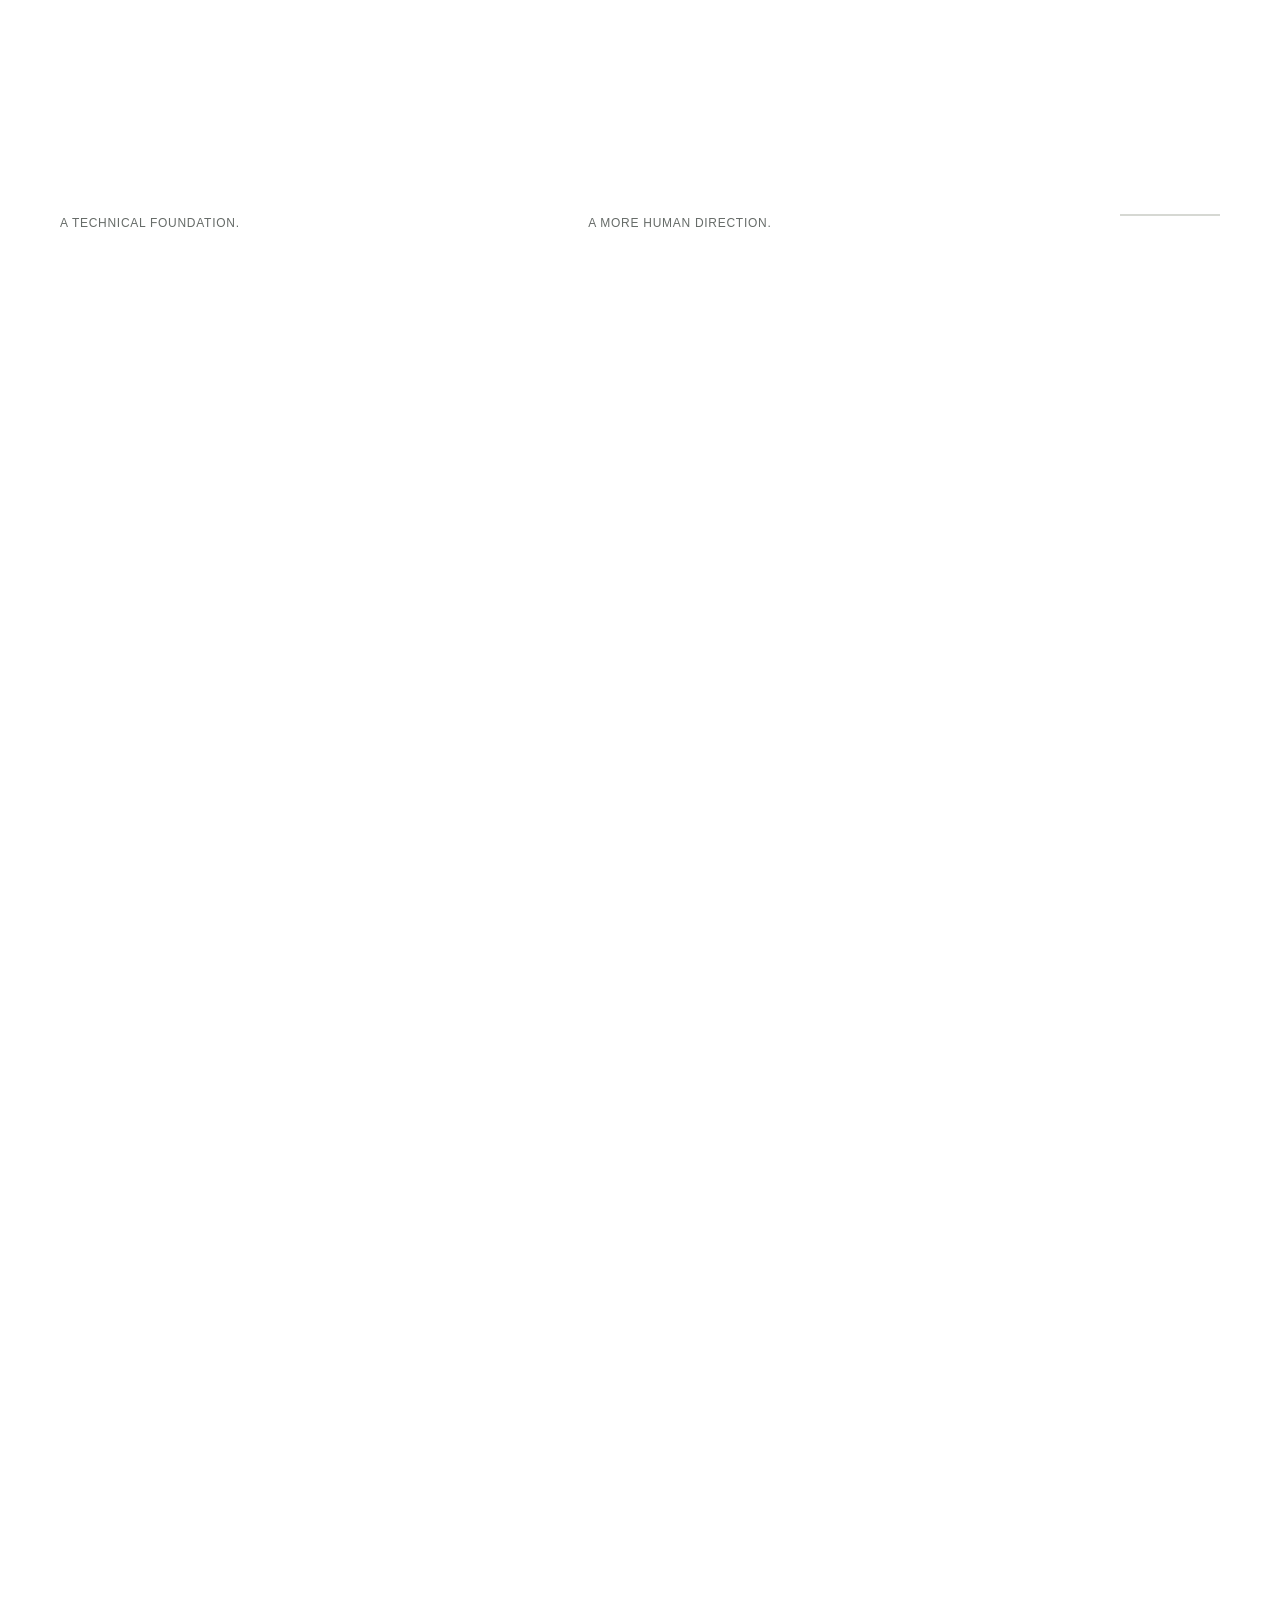
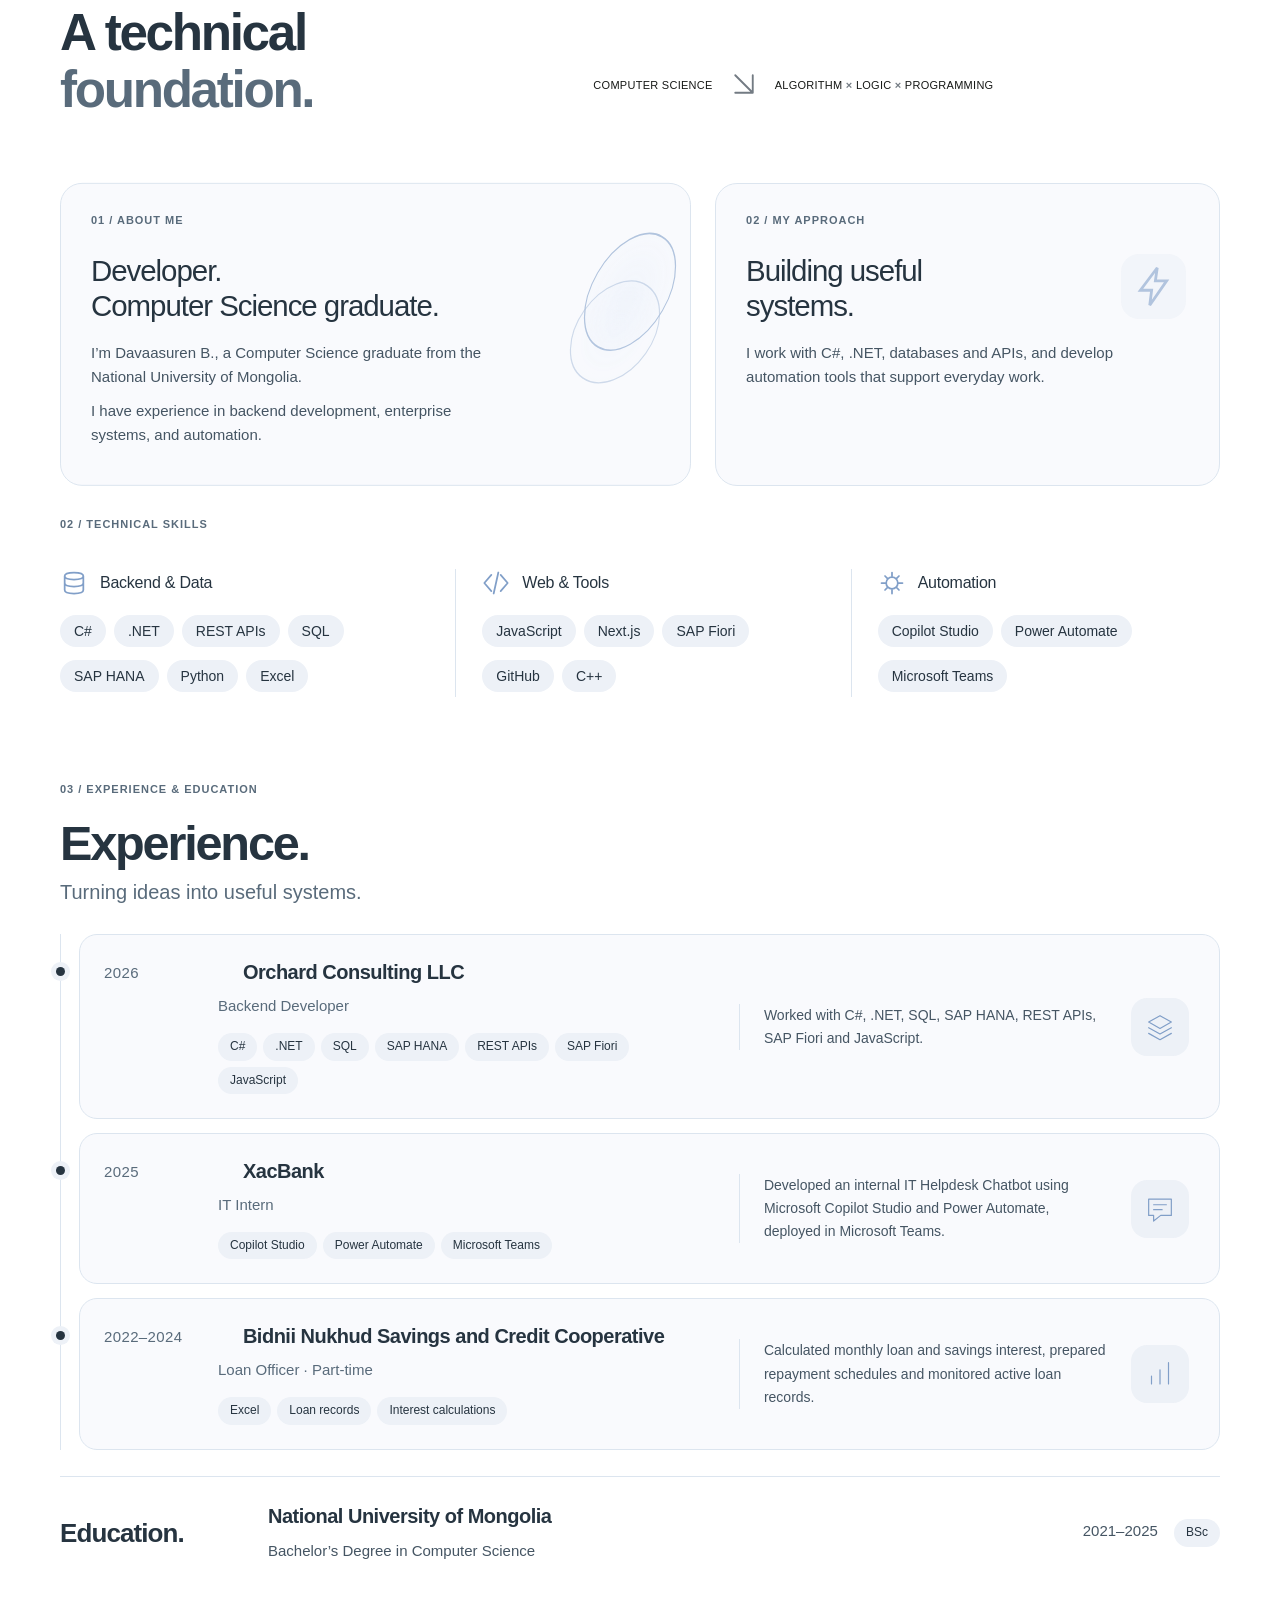
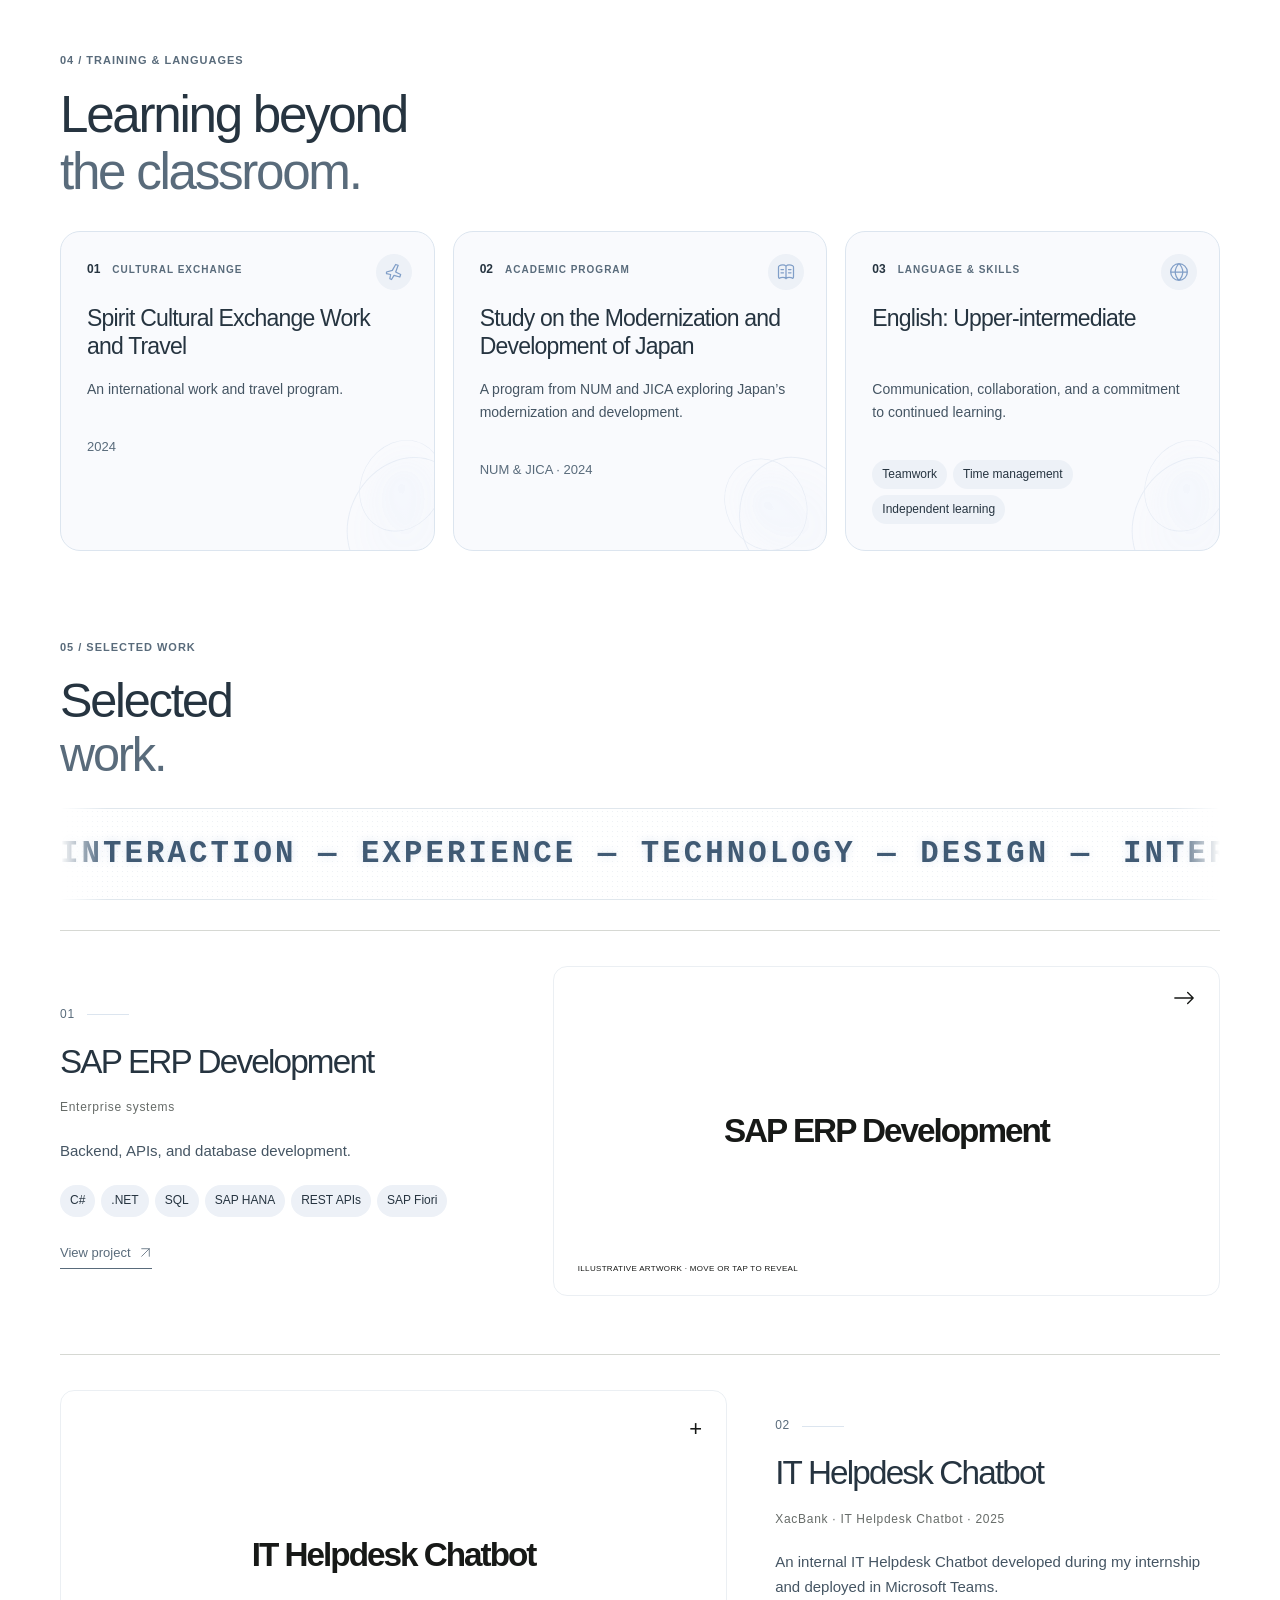
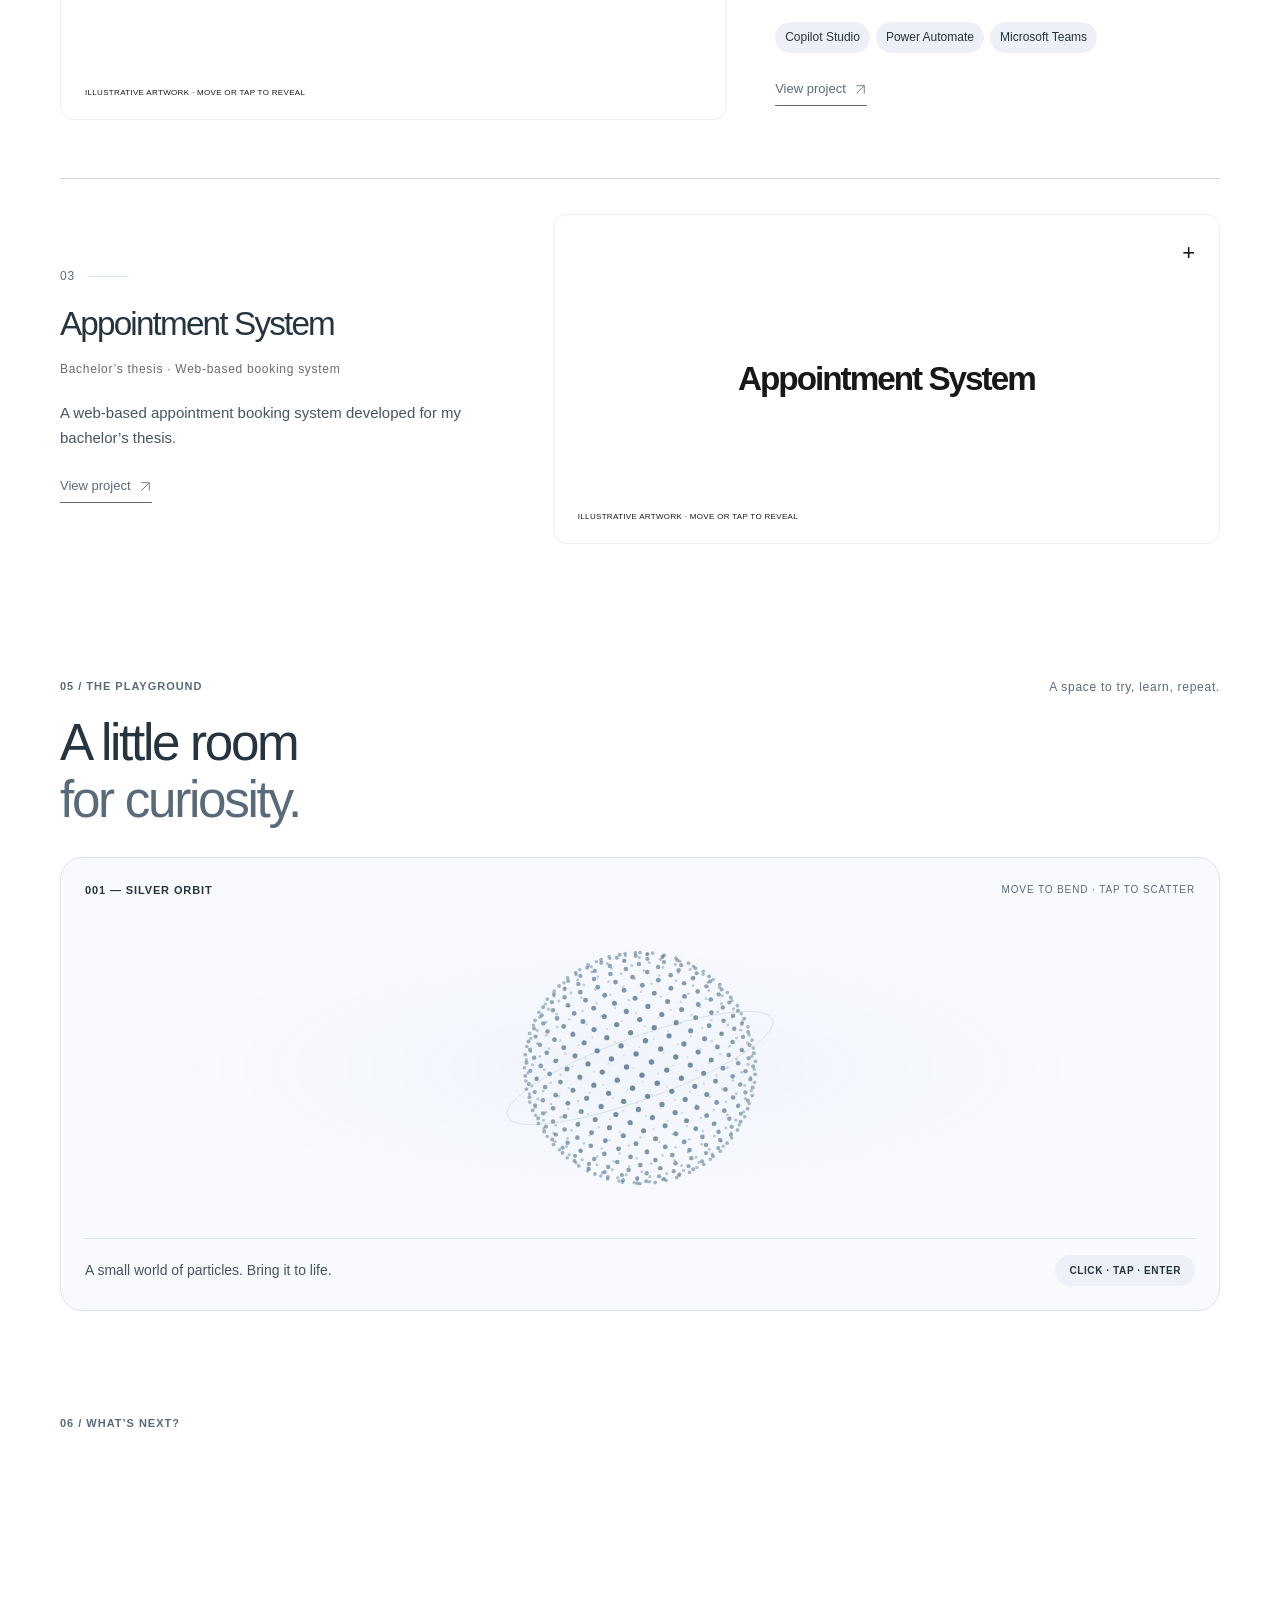
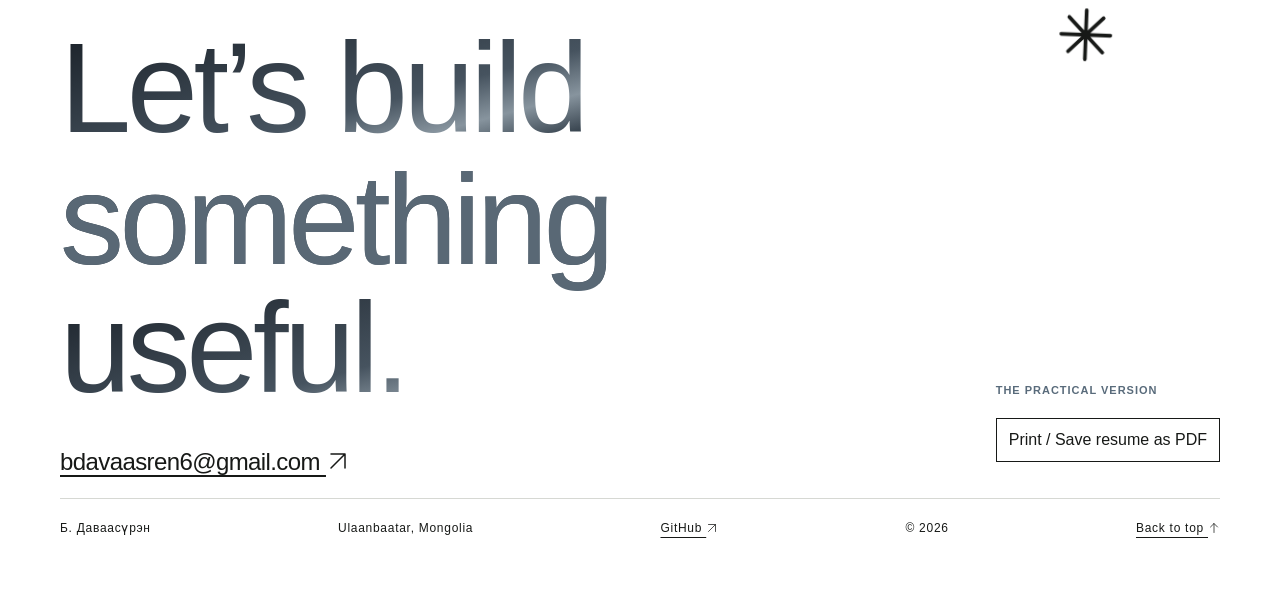
==== commit cfc0a46b: "Refine resume layouts, fixed navigation and interactive cards" ====
--- a/index.html
+++ b/index.html
@@ -1,7 +1,7 @@
 <!doctype html>
-<html lang="en"><head><meta charset="utf-8"><meta name="viewport" content="width=device-width,initial-scale=1"><title>Davaasuren — Portfolio</title><meta name="description" content="Developer and Computer Science graduate based in Ulaanbaatar, Mongolia."><link rel="canonical" href="https://davaasren.github.io/"><meta property="og:title" content="Davaasuren — Portfolio"><meta property="og:description" content="Technical foundation. Creative curiosity. Human-centered direction."><meta property="og:type" content="website"><meta property="og:url" content="https://davaasren.github.io/"><meta property="og:image" content="https://davaasren.github.io/assets/social-preview.png"><meta name="twitter:card" content="summary_large_image"><meta name="theme-color" content="#ffffff"><link rel="icon" href="/assets/favicon.svg" type="image/svg+xml"><link rel="stylesheet" href="/styles/main.css"><link rel="stylesheet" href="/styles/motion.css"><link rel="stylesheet" href="/styles/editorial.css?v=theme13"><script src="/scripts/vendor/gsap.min.js" defer></script><script src="/scripts/vendor/ScrollTrigger.min.js" defer></script><script src="/scripts/vendor/lenis.min.js" defer></script><script src="/scripts/atmosphere.js?v=stars1" defer></script><script src="/scripts/motion.js?v=projects6" defer></script><script src="/scripts/playground.js" defer></script><script src="/scripts/language.js?v=resume2" defer></script><script src="/scripts/main.js?v=theme13" defer></script></head>
+<html lang="en"><head><meta charset="utf-8"><meta name="viewport" content="width=device-width,initial-scale=1"><title>Davaasuren — Portfolio</title><meta name="description" content="Developer and Computer Science graduate based in Ulaanbaatar, Mongolia."><link rel="canonical" href="https://davaasren.github.io/"><meta property="og:title" content="Davaasuren — Portfolio"><meta property="og:description" content="Technical foundation. Creative curiosity. Human-centered direction."><meta property="og:type" content="website"><meta property="og:url" content="https://davaasren.github.io/"><meta property="og:image" content="https://davaasren.github.io/assets/social-preview.png"><meta name="twitter:card" content="summary_large_image"><meta name="theme-color" content="#ffffff"><link rel="icon" href="/assets/favicon.svg" type="image/svg+xml"><link rel="stylesheet" href="/styles/main.css"><link rel="stylesheet" href="/styles/motion.css"><link rel="stylesheet" href="/styles/editorial.css?v=play31"><script src="/scripts/vendor/gsap.min.js" defer></script><script src="/scripts/vendor/ScrollTrigger.min.js" defer></script><script src="/scripts/vendor/lenis.min.js" defer></script><script src="/scripts/atmosphere.js?v=stars1" defer></script><script src="/scripts/motion.js?v=rotate22" defer></script><script src="/scripts/playground.js" defer></script><script src="/scripts/language.js?v=resume2" defer></script><script src="/scripts/main.js?v=work30" defer></script></head>
 <body><a class="skip" href="#main">Skip to content</a><header class="nav"><a class="brand" href="/" aria-label="Davaasuren home">D.</a><nav aria-label="Main navigation"><a href="/#about">About</a><a href="/#experience">Experience</a><a href="/#work">Work</a><a href="/#lab">Lab</a><a href="/#contact">Contact</a></nav><a class="cv-link" href="/#cv">Resume ↗</a></header><main id="main">
-<section class="hero"><div class="hero-meta"><span>RESUME / CV<br>Developer &amp; Computer Science Graduate</span><p class="hero-introduction"><strong>Б. Даваасүрэн / Davaasuren B.</strong></p><span class="hero-edition">2026<br>ULAANBAATAR, MN</span></div><div class="hero-composition"><div class="hero-sculpture" aria-hidden="true"><img src="/assets/silver-ribbon.svg" alt="" width="900" height="800"></div><h1 class="hero-name" aria-label="Davaasuren"><span>D</span><span>A</span><span>V</span><span>A</span><span>A</span><span>S</span><span>U</span><span>R</span><span>E</span><span>N</span><b aria-hidden="true">*</b></h1><span class="hero-echo" aria-hidden="true">DAVAASUREN</span><span class="material-note" aria-hidden="true">STUDY 001 / FOLDED LIGHT</span></div><div class="hero-bottom"><div class="hero-caption">01 / PORTFOLIO<br><span class="availability"><i></i> AVAILABLE FOR WORK</span></div><a href="#work" class="scroll">SELECTED WORK <span>↘</span></a></div><div class="hero-rule"></div></section>
+<section class="hero"><div class="hero-meta"><span>RESUME / CV<br>Developer &amp; Computer Science Graduate</span><p class="hero-introduction"><strong>Б. Даваасүрэн / Davaasuren B.</strong></p><span class="hero-edition">2026<br>ULAANBAATAR, MN</span></div><div class="hero-composition"><h1 class="hero-name" aria-label="Davaasuren"><span>D</span><span>A</span><span>V</span><span>A</span><span>A</span><span>S</span><span>U</span><span>R</span><span>E</span><span>N</span><b aria-hidden="true">*</b></h1><span class="hero-echo" aria-hidden="true">DAVAASUREN</span><span class="material-note" aria-hidden="true">STUDY 001 / FOLDED LIGHT</span></div><div class="hero-bottom"><div class="hero-caption">01 / PORTFOLIO<br><span class="availability"><i></i> AVAILABLE FOR WORK</span></div><a href="#work" class="scroll">SELECTED WORK <span>↘</span></a></div><div class="hero-rule"></div></section>
 <section id="about" class="transition section"><div class="section-label">01 / ABOUT</div><div class="story"><div class="scroll-scene" aria-hidden="true"><div class="scene-index">01 / FOUNDATION → DIRECTION</div><div class="cs-type"><span>COMPUTER</span><span>SCIENCE</span></div><div class="human-type"><span>ALGORITHM</span><b>×</b><span>LOGIC</span><b>×</b><span>PROGRAMMING</span></div><div class="scene-foot"><span>A TECHNICAL FOUNDATION.</span><span>A MORE HUMAN DIRECTION.</span><span class="scene-progress"><i></i></span></div></div><h2>A technical<br><em>foundation.</em></h2><div class="foundation"><span>COMPUTER SCIENCE</span><span class="arrow">↘</span><span>ALGORITHM <b>×</b> LOGIC <b>×</b> PROGRAMMING</span></div><div class="about-copy"><article><span class="section-label">ABOUT ME</span><h3>Developer.<br>Computer Science graduate.</h3><p>I’m Davaasuren B., a Computer Science graduate from the National University of Mongolia.</p><p>I have experience in backend development, enterprise systems, and automation.</p></article><article><span class="section-label">MY APPROACH</span><h3>Building useful<br>systems.</h3><p>I work with C#, .NET, databases and APIs, and develop automation tools that support everyday work.</p></article></div></div></section>
 <section class="capabilities section"><div class="section-label">02 / TECHNICAL SKILLS</div><div id="capabilities" class="capability-grid"></div></section>
 <section id="experience" class="experience section"><div class="section-label">03 / EXPERIENCE & EDUCATION</div><h2 class="section-title">Experience<br><em>& education.</em></h2><div id="timeline"></div><div id="education" class="education"></div></section>
--- a/styles/editorial.css
+++ b/styles/editorial.css
@@ -212,3 +212,227 @@
 .motion-marquee.skills-lights>.skills-light-track{animation-duration:30s;white-space:nowrap}
 
 .theme-switch{position:relative;display:grid;place-items:center;width:38px;height:38px;padding:0!important;border-radius:50%;border-color:#91a5b544;overflow:hidden;transition:background .4s,border-color .4s}.theme-switch:hover{background:#91a5b518}.theme-switch svg{position:absolute;width:21px;height:21px;fill:none;stroke:currentColor;stroke-width:1.5;stroke-linecap:round;stroke-linejoin:round;transition:transform .65s cubic-bezier(.22,1,.36,1),opacity .45s}.theme-switch .theme-sun{opacity:1;transform:rotate(0) scale(1)}.theme-switch .theme-moon{opacity:0;transform:rotate(-75deg) scale(.45)}html[data-theme=dark] .theme-switch .theme-sun{opacity:0;transform:rotate(90deg) scale(.45)}html[data-theme=dark] .theme-switch .theme-moon{opacity:1;transform:rotate(0) scale(1)}.theme-switch:focus-visible{outline:2px solid currentColor;outline-offset:3px}
+/* Shared reading grid keeps wide-screen sections aligned. */
+@media(min-width:1000px){
+ .motion-active .story>h2,.motion-active .foundation,.motion-active .about-copy{max-width:1200px}
+ .capabilities>.section-label,.capabilities>.capability-grid{max-width:1200px;margin-left:auto;margin-right:auto}
+ .capabilities>.section-label{display:block;margin-bottom:36px}
+ #about.section{padding-bottom:55px}.capabilities.section{padding-top:35px;padding-bottom:75px}
+ .motion-active .story>h2{margin-bottom:36px}.motion-active .about-copy{margin-top:28px;gap:56px}
+ .foundation{padding-top:24px;padding-bottom:24px}
+}
+
+/* Consistent spacing and content alignment throughout the resume. */
+main>.section{padding-top:60px;padding-bottom:60px}
+.section-title,.work>.section-title{margin-top:26px;margin-bottom:32px;font-size:clamp(36px,4.5vw,66px);line-height:1.08}
+#training>.section-label,#training>.section-title,#training>.resume-training,#experience>.section-label,#experience>.section-title,#experience>#timeline,#experience>#education,#work>.section-top,#work>.section-title,#work>.motion-marquee,#work>#projects,#lab>.section-top,#lab>.section-title,#lab>.sphere-play{max-width:1200px;margin-left:auto;margin-right:auto}
+.resume-training{gap:36px}.resume-training article{padding-top:20px;border-top:1px solid var(--line)}.resume-training h3{margin:0 0 12px;font-size:18px;font-weight:500;line-height:1.4}.resume-training p{margin:0;line-height:1.6}
+.education{margin-top:36px;padding-top:24px}.timeline-row{padding-top:26px;padding-bottom:26px}
+#training.section{padding-top:45px;padding-bottom:45px}#work.section{padding-top:45px}.work>.section-title{max-width:1200px}.motion-marquee.skills-lights{margin-top:26px;margin-bottom:30px}
+#about.section{padding-bottom:35px}.capabilities.section{padding-top:30px;padding-bottom:45px}.capability-grid{margin-top:28px}
+@media(max-width:800px){main>.section{padding-top:40px;padding-bottom:40px}.section-title,.work>.section-title{margin-top:22px;margin-bottom:26px;font-size:36px}.resume-training{gap:22px}.timeline-row{padding-top:22px;padding-bottom:22px}#training.section,#work.section{padding-top:35px;padding-bottom:35px}}
+/* Light projects share the surrounding pattern rather than opaque panels. */
+html:not([data-theme=dark]) body.motion-active .work .project,html:not([data-theme=dark]) .work,html:not([data-theme=dark]) .work .project,html:not([data-theme=dark]) .work .project-heading,html:not([data-theme=dark]) .work .project-description,html:not([data-theme=dark]) .work .project-stage,html:not([data-theme=dark]) .work .stage-inner{background:transparent!important;box-shadow:none}
+html:not([data-theme=dark]) .work .project-stage{border-color:#8ba0b52b}
+
+/* Compact resume sections and visible heading lines in both palettes. */
+#experience.section,#training.section,#work.section{padding-top:32px;padding-bottom:32px}
+#experience>.section-title,#training>.section-title,#work>.section-title{margin-top:18px;margin-bottom:26px}
+.section-title .line-mask>span{background:none!important;color:var(--ink);-webkit-text-fill-color:var(--ink);transform:none!important}
+.section-title .line-mask em{color:#596b7d;-webkit-text-fill-color:#596b7d}
+#education.education{margin-top:22px;padding-top:20px}
+#training .resume-training article{padding-top:16px}
+@media(max-width:800px){#experience.section,#training.section,#work.section{padding-top:28px;padding-bottom:28px}}
+
+:root{--resume-heading:#263440;--resume-secondary:#596b7b;--resume-body:#455563}
+html[data-theme=dark]{--resume-heading:#edf3fa;--resume-secondary:#bfcedd;--resume-body:#b7c4d2}
+.story>h2,.section-title,.work>.section-title{font-size:clamp(34px,3.8vw,62px);font-weight:500;letter-spacing:-.045em;line-height:1.12;background:none!important;color:var(--resume-heading)!important;-webkit-text-fill-color:var(--resume-heading)}
+.story>h2 .line-mask>span,.section-title .line-mask>span{color:var(--resume-heading)!important;-webkit-text-fill-color:var(--resume-heading)!important;background:none!important;transform:none!important}
+.story>h2 em,.section-title em,.section-title .line-mask em{font-style:normal;color:var(--resume-secondary)!important;-webkit-text-fill-color:var(--resume-secondary)!important}
+.about-copy{grid-template-columns:1fr 1fr;gap:6vw}
+.about-copy h3{font-size:clamp(24px,2.2vw,36px);font-weight:500;line-height:1.2;letter-spacing:-.035em;color:var(--resume-heading)}
+.about-copy p{max-width:56ch;font-size:16px;line-height:1.65;color:var(--resume-body)}
+.section-label,.capability-grid h3{font-size:11px;letter-spacing:.09em;font-weight:600;color:var(--resume-secondary)}
+.capability-grid li{font-size:clamp(17px,1.4vw,22px);line-height:1.65;color:var(--resume-heading)}
+.timeline-row h3,.education h3,.resume-training h3{font-size:clamp(19px,1.7vw,26px);line-height:1.3;font-weight:500;color:var(--resume-heading)}
+.timeline-row p,.education p,.resume-training p{font-size:15px;line-height:1.65;color:var(--resume-body)}
+.work .project-heading h3 a{background:none!important;color:var(--resume-heading)!important;-webkit-text-fill-color:var(--resume-heading)}
+.work .project-heading h3{font-size:clamp(28px,3vw,46px);line-height:1.15}
+.work .project-description p{color:var(--resume-body)}
+@media(max-width:800px){.about-copy{grid-template-columns:1fr;gap:24px}.about-copy p{font-size:15px}.timeline-row h3,.education h3,.resume-training h3{font-size:20px}}
+
+/* Centered reading layout: spacing carries the hierarchy, not repeated rules. */
+.nav,.hero{padding-inline:max(24px,calc((100vw - 1320px)/2))}
+main>.section{padding-inline:max(24px,calc((100vw - 1160px)/2))}
+.motion-active .story>h2,.motion-active .foundation,.motion-active .about-copy,
+.capabilities>.section-label,.capabilities>.capability-grid,
+#experience>.section-label,#experience>.section-title,#timeline,#education,
+#training>.section-label,#training>.section-title,#training>.resume-training,
+#work>.section-top,#work>.section-title,#work>.motion-marquee,#projects,
+#lab>.section-top,#lab>.section-title,#lab>.sphere-play{max-width:none;width:100%;margin-inline:0}
+.motion-active .scroll-scene{margin-left:calc(50% - 50vw);margin-right:calc(50% - 50vw);padding-inline:max(24px,calc((100vw - 1160px)/2))}
+.timeline-row{padding-left:0;grid-template-columns:110px minmax(0,1.2fr) minmax(0,1fr);gap:32px}
+#education.education{grid-template-columns:110px minmax(0,1.2fr) minmax(0,1fr);gap:32px;margin-top:16px;padding-top:20px}
+.about-copy{gap:56px}.about-copy article{padding-top:0}
+.foundation{padding-block:14px;margin-bottom:24px}
+#experience.section,#training.section,#work.section,#lab.section{padding-block:44px}
+#training .resume-training article{padding-top:0}
+.work .project{padding-top:24px;padding-bottom:36px}
+.work .project+.project{margin-top:12px}
+html .work .project-stage{border-radius:14px}
+.sphere-play{padding-bottom:0}
+footer{padding-top:20px}
+@media(max-width:800px){.nav,.hero,main>.section{padding-inline:24px}.timeline-row,#education.education{grid-template-columns:80px minmax(0,1fr);gap:18px}.timeline-row>p,#education.education>p{grid-column:2}.about-copy{gap:28px}#experience.section,#training.section,#work.section,#lab.section{padding-block:32px}}
+@media(max-width:520px){.nav,.hero,main>.section{padding-inline:20px}.timeline-row,#education.education{grid-template-columns:1fr;gap:10px}.timeline-row>p,#education.education>p{grid-column:1}.resume-training{gap:26px}}
+
+.timeline-row h3,.education h3,.resume-training h3{color:var(--resume-heading)!important}
+
+/* Scene captions follow the same centered edge as the resume content. */
+.motion-active .scene-index{left:max(24px,calc((100vw - 1160px)/2))}
+.motion-active .scene-foot{left:max(24px,calc((100vw - 1160px)/2));right:max(24px,calc((100vw - 1160px)/2))}
+.timeline-row{border-left:1px solid var(--line);padding-left:25px}
+@media(max-width:520px){.motion-active .scene-index{left:20px}.motion-active .scene-foot{left:20px;right:20px}}
+
+/* Soft about panels and compact skill chips inspired by the reference. */
+:root{--about-panel:#f7f9fcbb;--about-border:#dce5ef;--chip:#edf1f7;--ornament:#819fc8}
+html[data-theme=dark]{--about-panel:#192331a6;--about-border:#334258;--chip:#263447;--ornament:#92b8eb}
+.story{display:grid;grid-template-columns:minmax(0,1fr) minmax(0,1.25fr);column-gap:32px;align-items:end}
+.story>.scroll-scene,.story>.pin-spacer,.story>.about-copy{grid-column:1/-1}
+.motion-active .story>h2{margin-top:32px;margin-bottom:30px;font-weight:650;font-size:clamp(36px,4vw,60px)}
+.motion-active .foundation{border:0;gap:16px;font-size:11px;letter-spacing:.025em;flex-wrap:wrap;justify-content:flex-start;padding:0 0 8px;margin-bottom:30px}
+.motion-active .about-copy{margin-top:0;gap:24px;grid-template-columns:1.25fr 1fr}
+.about-copy article{position:relative;border:1px solid var(--about-border);border-radius:22px;padding:28px 30px!important;background:var(--about-panel);overflow:hidden}
+.about-copy article>.section-label{display:block;margin-bottom:24px}
+.about-copy article:first-child>.section-label::before{content:'01 / '}.about-copy article:nth-child(2)>.section-label::before{content:'02 / '}
+.about-copy h3{font-size:clamp(25px,2.3vw,34px);margin:0 0 18px;position:relative;z-index:1}
+.about-copy p{font-size:15px;line-height:1.6;margin:10px 0;position:relative;z-index:1;max-width:48ch}
+.about-copy article:first-child{padding-right:110px!important}
+.about-ornament{position:absolute;right:22px;top:70px;width:76px;height:76px;color:var(--ornament);opacity:.6;pointer-events:none}
+.about-ornament>span{position:absolute;inset:0;border:1px solid currentColor;border-radius:50%;transform:rotate(30deg) scaleY(1.7);background:radial-gradient(ellipse,#aac7ef25,transparent)}
+.about-ornament>span+span{transform:translate(-15px,40px) rotate(35deg) scaleY(1.5);opacity:.6}
+.about-ornament svg{width:45px;height:45px;padding:10px;box-sizing:content-box;border-radius:18px;background:var(--chip);fill:none;stroke:currentColor;stroke-width:1.5}
+.about-copy article:nth-child(2) h3{padding-right:50px}
+.capabilities.section{padding-top:30px;padding-bottom:40px}
+.capability-grid{gap:26px}.capability-grid>div+div{border-left:1px solid var(--about-border);padding-left:26px}
+.capability-grid h3{display:flex;align-items:center;gap:12px;font-size:16px;font-weight:500;letter-spacing:-.015em;text-transform:none;color:var(--resume-heading);margin-bottom:18px}
+.skill-icon{width:28px;height:28px;flex-shrink:0;stroke:var(--ornament);fill:none;stroke-width:1.5;stroke-linecap:round;stroke-linejoin:round}
+.capability-grid ul{display:flex;gap:8px;flex-wrap:wrap}.capability-grid li{display:inline-flex;background:var(--chip);padding:7px 14px;border-radius:24px;font-size:14px;line-height:1.3;letter-spacing:0;cursor:default}
+@media(max-width:800px){.story{display:block}.motion-active .foundation{margin-bottom:22px}.motion-active .about-copy{grid-template-columns:1fr}.about-copy article{padding:24px!important}.about-copy article:first-child{padding-right:100px!important}.capability-grid{grid-template-columns:1fr;gap:28px}.capability-grid>div+div{border-left:0;padding-left:0}.about-copy h3{font-size:28px}}
+@media print{.about-ornament{display:none}.about-copy article{padding:8px!important;background:none;border:0}.capability-grid li{background:none;padding:2px}}
+
+/* Navigation remains available throughout the page. */
+.nav{position:sticky;top:0;z-index:100;background:#ffffffeb;backdrop-filter:blur(14px);-webkit-backdrop-filter:blur(14px)}
+html[data-theme=dark] .nav{background:#11161eeb}
+@media print{.nav{display:none!important}}
+
+/* Restrained motion for the about cards and individual skills. */
+.about-copy article{transition:transform .5s cubic-bezier(.22,1,.36,1),box-shadow .5s,border-color .5s,background-color .85s}
+.about-ornament>span{animation:orbit-drift 18s ease-in-out infinite}
+.about-ornament>span+span{animation-name:orbit-drift-offset;animation-duration:23s}
+.capability-grid li{transition:background-color .3s,color .3s,box-shadow .3s,translate .3s}
+.capability-grid li.chip-enter{animation:chip-arrive .65s cubic-bezier(.22,1,.36,1) both;animation-delay:var(--chip-delay,0ms)}
+@keyframes chip-arrive{from{opacity:0;transform:translateY(10px)}to{opacity:1;transform:translateY(0)}}
+@keyframes orbit-drift{0%,100%{transform:rotate(30deg) scaleY(1.7)}50%{transform:rotate(48deg) scaleY(1.55)}}
+@keyframes orbit-drift-offset{0%,100%{transform:translate(-15px,40px) rotate(35deg) scaleY(1.5)}50%{transform:translate(-10px,34px) rotate(12deg) scaleY(1.65)}}
+@media(hover:hover) and (pointer:fine){.about-copy article:hover{transform:translateY(-4px);border-color:var(--ornament);box-shadow:0 12px 30px -18px #466c9d35}.capability-grid li:hover{translate:0 -2px;background:#dce8f6;box-shadow:0 0 14px #86addf25}html[data-theme=dark] .capability-grid li:hover{background:#344e6a;color:#eef6ff;box-shadow:0 0 16px #8bbaff20}}
+@media print{.about-copy article{transform:none!important;box-shadow:none!important}.capability-grid li.chip-enter,.about-ornament>span{animation:none!important}}
+
+/* Experience cards share the about section's quiet surfaces. */
+#experience>.section-title{font-weight:650;margin-bottom:8px}
+.experience-subtitle{font-size:20px;color:var(--resume-secondary);margin:0 0 28px;line-height:1.4}
+#timeline{padding-left:18px;border-left:1px solid var(--about-border);display:grid;gap:14px}
+#timeline .timeline-progress{display:none}
+.timeline-row{position:relative;border:1px solid var(--about-border);border-radius:18px;background:var(--about-panel);padding:24px!important;grid-template-columns:90px minmax(0,1.35fr) minmax(0,1fr) 64px;gap:24px;align-items:start}
+.timeline-row::before{left:-24px;top:32px;width:9px;height:9px;background:var(--resume-heading);box-shadow:0 0 0 5px var(--chip)}
+.timeline-row h3{font-size:20px;letter-spacing:-.025em;font-weight:600;margin-bottom:8px}
+.timeline-row .date{font-size:15px;color:var(--resume-secondary);padding-top:3px}
+.timeline-row .role{font-size:15px;color:var(--resume-secondary)}
+.timeline-row>p{border-left:1px solid var(--about-border);padding-left:24px;font-size:14px;line-height:1.65;align-self:center}
+.experience-chips{display:flex;flex-wrap:wrap;gap:6px;margin-top:14px}
+.experience-chips span,.degree-chip{font-size:12px;line-height:1.3;background:var(--chip);border-radius:20px;padding:6px 12px;color:var(--resume-heading)}
+.experience-icon{width:58px;height:58px;align-self:center;padding:12px;border-radius:16px;background:var(--chip);stroke:var(--ornament);fill:none;stroke-width:1.7;stroke-linecap:round;stroke-linejoin:round}
+#education.education{margin-top:26px;padding-top:26px;border-top:1px solid var(--about-border);grid-template-columns:180px minmax(0,1fr) auto;align-items:center;gap:28px}
+.education-label{font-size:26px;font-weight:650;text-transform:none;letter-spacing:-.035em;color:var(--resume-heading)}
+.education h3{font-size:20px;font-weight:600}.degree-chip{display:inline-block;margin-left:12px}
+@media(max-width:1000px){.timeline-row{grid-template-columns:75px minmax(0,1fr) minmax(0,1fr);gap:18px}.experience-icon{display:none}}
+@media(max-width:800px){.timeline-row{grid-template-columns:70px minmax(0,1fr);padding:20px!important}.timeline-row>p{grid-column:2;border-left:0;padding-left:0}#education.education{grid-template-columns:1fr;gap:14px}.experience-subtitle{font-size:17px}}
+@media(max-width:520px){.timeline-row{grid-template-columns:1fr;gap:12px}.timeline-row>p{grid-column:1}.timeline-row h3{font-size:19px}.experience-chips{margin-top:12px}}
+@media print{#timeline{border:0;padding:0}.timeline-row{background:none;border:0;padding:8px!important}.experience-icon{display:none}.experience-chips span{background:none;padding:2px}.experience-subtitle{font-size:12px}.education-label{font-size:16px}}
+
+/* Learning cards: compact copy, understated abstract illustrations. */
+#training>.section-title{font-size:clamp(36px,4vw,60px);margin-bottom:30px}
+.resume-training{grid-template-columns:repeat(3,minmax(0,1fr));gap:18px}
+#training .learning-card{position:relative;display:flex;flex-direction:column;min-height:340px;border:1px solid var(--about-border);border-radius:20px;padding:24px;background:var(--about-panel);overflow:hidden}
+.learning-label{display:flex;align-items:center;gap:12px;font-size:10px;font-weight:600;letter-spacing:.1em;text-transform:uppercase;color:var(--resume-secondary);padding-right:38px;margin-bottom:26px}
+.learning-label>span{font-size:12px;letter-spacing:0;color:var(--resume-heading)}
+#training .learning-card h3{font-size:24px;font-weight:500;line-height:1.18;letter-spacing:-.035em;margin:0 0 18px;max-width:95%;z-index:1}
+#training .learning-card p{font-size:14px;line-height:1.65;max-width:28ch;z-index:1;margin:0 0 24px;color:var(--resume-body)}
+.learning-icon{position:absolute;right:20px;top:18px;width:36px;height:36px;padding:8px;border-radius:50%;background:var(--chip);stroke:var(--ornament);fill:none;stroke-width:1.5;stroke-linecap:round;stroke-linejoin:round}
+.learning-meta{font-size:13px;color:var(--resume-secondary);margin-top:auto;z-index:1}
+.learning-chips{display:flex;gap:6px;flex-wrap:wrap;margin-top:auto;z-index:1}
+.learning-chips span{font-size:12px;line-height:1.4;padding:6px 10px;border-radius:20px;background:var(--chip);color:var(--resume-heading)}
+.learning-art{position:absolute;right:-30px;bottom:-40px;width:150px;height:180px;pointer-events:none;opacity:.2;transform:rotate(28deg)}
+.learning-art span{position:absolute;inset:0;border:1px solid var(--ornament);border-radius:50%;background:radial-gradient(ellipse,#8db6eb44,transparent 70%)}
+.learning-art span+span{transform:translate(-22px,-30px) scale(.7)}
+.learning-card:nth-child(2) .learning-art{transform:rotate(-25deg)}
+@media(hover:hover) and (pointer:fine){.learning-card{transition:transform .5s,border-color .5s}.learning-card:hover{transform:translateY(-3px);border-color:var(--ornament)}}
+@media(max-width:1000px){.resume-training{grid-template-columns:1fr}.learning-card{min-height:0!important}#training .learning-card h3{max-width:80%}#training .learning-card p{max-width:55ch}.learning-meta{margin-top:0}}
+@media print{#training .learning-card{background:none;min-height:0;border:0;padding:8px}.learning-art,.learning-icon{display:none}}
+
+/* Fixed navigation works even when page effects establish scroll containers. */
+:root{--nav-offset:76px}
+body{padding-top:var(--nav-offset)}
+.nav{position:fixed!important;inset:0 0 auto;width:100%;z-index:1000;height:var(--nav-offset)}
+html{scroll-padding-top:calc(var(--nav-offset) + 24px)}
+#training .learning-card{padding:26px!important;min-height:290px}
+.learning-label{padding-right:42px;margin-bottom:22px;min-height:24px;align-items:center}
+.learning-icon{top:22px;right:22px}
+#training .learning-card h3{font-size:23px;line-height:1.25;margin-bottom:16px;min-height:58px}
+#training .learning-card p{margin-bottom:24px;max-width:none}
+.learning-meta,.learning-chips{margin-top:12px}
+.learning-art{width:115px;height:135px;opacity:.14}
+@media(max-width:1000px){#training .learning-card h3{min-height:0}.learning-label{margin-bottom:18px}}
+@media(max-width:800px){:root{--nav-offset:100px}.nav{align-content:center}.hero{min-height:calc(100svh - var(--nav-offset))}}
+@media(max-width:520px){:root{--nav-offset:110px}#training .learning-card{padding:22px!important}.learning-icon{right:18px;top:18px}}
+@media print{body{padding-top:0}}
+
+/* Keep the atmosphere content layer below the fixed navigation. */
+body.has-atmosphere>.nav,.nav{position:fixed!important;z-index:1000!important;background:#fff}
+html[data-theme=dark] body.has-atmosphere>.nav,html[data-theme=dark] .nav{background:#11161e}
+body.has-atmosphere>main{position:relative;z-index:1;isolation:isolate}
+
+/* Alternating editorial project rows retain the interactive artwork. */
+.work .project{display:grid;grid-template-columns:minmax(0,.8fr) minmax(0,1.2fr);align-items:center;gap:48px;padding:38px 0 46px}
+.work .project:nth-child(even){grid-template-columns:minmax(0,1.2fr) minmax(0,.8fr)}
+.work .project:nth-child(even) .project-copy{grid-column:2;grid-row:1}
+.work .project:nth-child(even) .project-stage{grid-column:1;grid-row:1}
+.work .project-heading{display:block;margin-bottom:20px}
+.work .project-number{display:block;font-size:12px;margin-bottom:20px;color:var(--resume-secondary)}
+.work .project-number::after{content:'';display:inline-block;width:42px;height:1px;background:var(--about-border);vertical-align:middle;margin-left:12px}
+.work .project-heading h3{font-size:clamp(26px,2.6vw,38px);line-height:1.15;margin-bottom:12px}
+.work .project-link{display:none}
+.work .project-description{display:block;margin:0}
+.work .project-description p{font-size:15px;line-height:1.65}
+.project-chips{display:flex;flex-wrap:wrap;gap:6px;margin-top:22px}
+.project-chips:empty{display:none}
+.project-chips span{padding:6px 10px;border-radius:20px;background:var(--chip);color:var(--resume-heading);font-size:12px}
+.project-view{display:inline-flex;align-items:center;gap:8px;font-size:13px;margin-top:26px;text-decoration:none;border-bottom:1px solid var(--resume-secondary);padding-bottom:5px;color:var(--resume-secondary)}
+.work .project-stage{height:330px;width:100%;border-radius:20px;border:1px solid var(--about-border);background:var(--about-panel)!important}
+.work .stage-word{font-size:clamp(24px,2.6vw,36px);max-width:78%}
+.work .stage-label{font-size:8px;letter-spacing:.04em;max-width:85%}
+.work .stage-plus{font-size:22px}
+@media(max-width:800px){.work .project,.work .project:nth-child(even){grid-template-columns:1fr;gap:22px;padding:28px 0 34px}.work .project:nth-child(even) .project-copy,.work .project:nth-child(even) .project-stage{grid-column:auto;grid-row:auto}.work .project-stage{height:250px}.work .project-number{margin-bottom:12px}.work .project-heading{margin-bottom:14px}.project-view{margin-top:18px}}
+@media print{.work .project,.work .project:nth-child(even){display:block}.project-chips{margin-top:5px}.project-chips span{background:none;padding:2px}.project-view{display:none}}
+
+/* Playground follows the same soft panel and typographic hierarchy. */
+#lab>.section-title{font-size:clamp(36px,4vw,60px);font-weight:500;line-height:1.12;margin-top:18px;margin-bottom:28px}
+#lab .small{font-size:12px;color:var(--resume-secondary);line-height:1.5}
+#lab .sphere-play{border:1px solid var(--about-border);border-radius:22px;background:var(--about-panel);padding:24px;overflow:hidden}
+#lab .lab-caption{font-size:11px;font-weight:600;letter-spacing:.08em;color:var(--resume-heading);line-height:1.5}
+#lab .lab-caption span{font-size:10px;color:var(--resume-secondary);font-weight:500}
+#lab .particle-sphere{height:340px;background:radial-gradient(ellipse at center,#91b8ee14,transparent 65%);border-radius:18px}
+#lab .sphere-bottom{padding-top:16px;border-top:1px solid var(--about-border);align-items:center}
+#lab .sphere-bottom p{font-size:14px;line-height:1.5;color:var(--resume-body);margin:0}
+#lab .sphere-bottom>.section-label{font-size:10px;background:var(--chip);color:var(--resume-heading);border-radius:20px;padding:8px 14px;letter-spacing:.06em;white-space:nowrap}
+@media(max-width:800px){#lab .sphere-play{padding:20px}#lab .particle-sphere{height:290px}#lab .sphere-bottom{flex-direction:column;align-items:flex-start;gap:12px}}
+@media(max-width:520px){#lab .lab-caption{display:flex;gap:8px;flex-direction:column}#lab .particle-sphere{height:250px}}
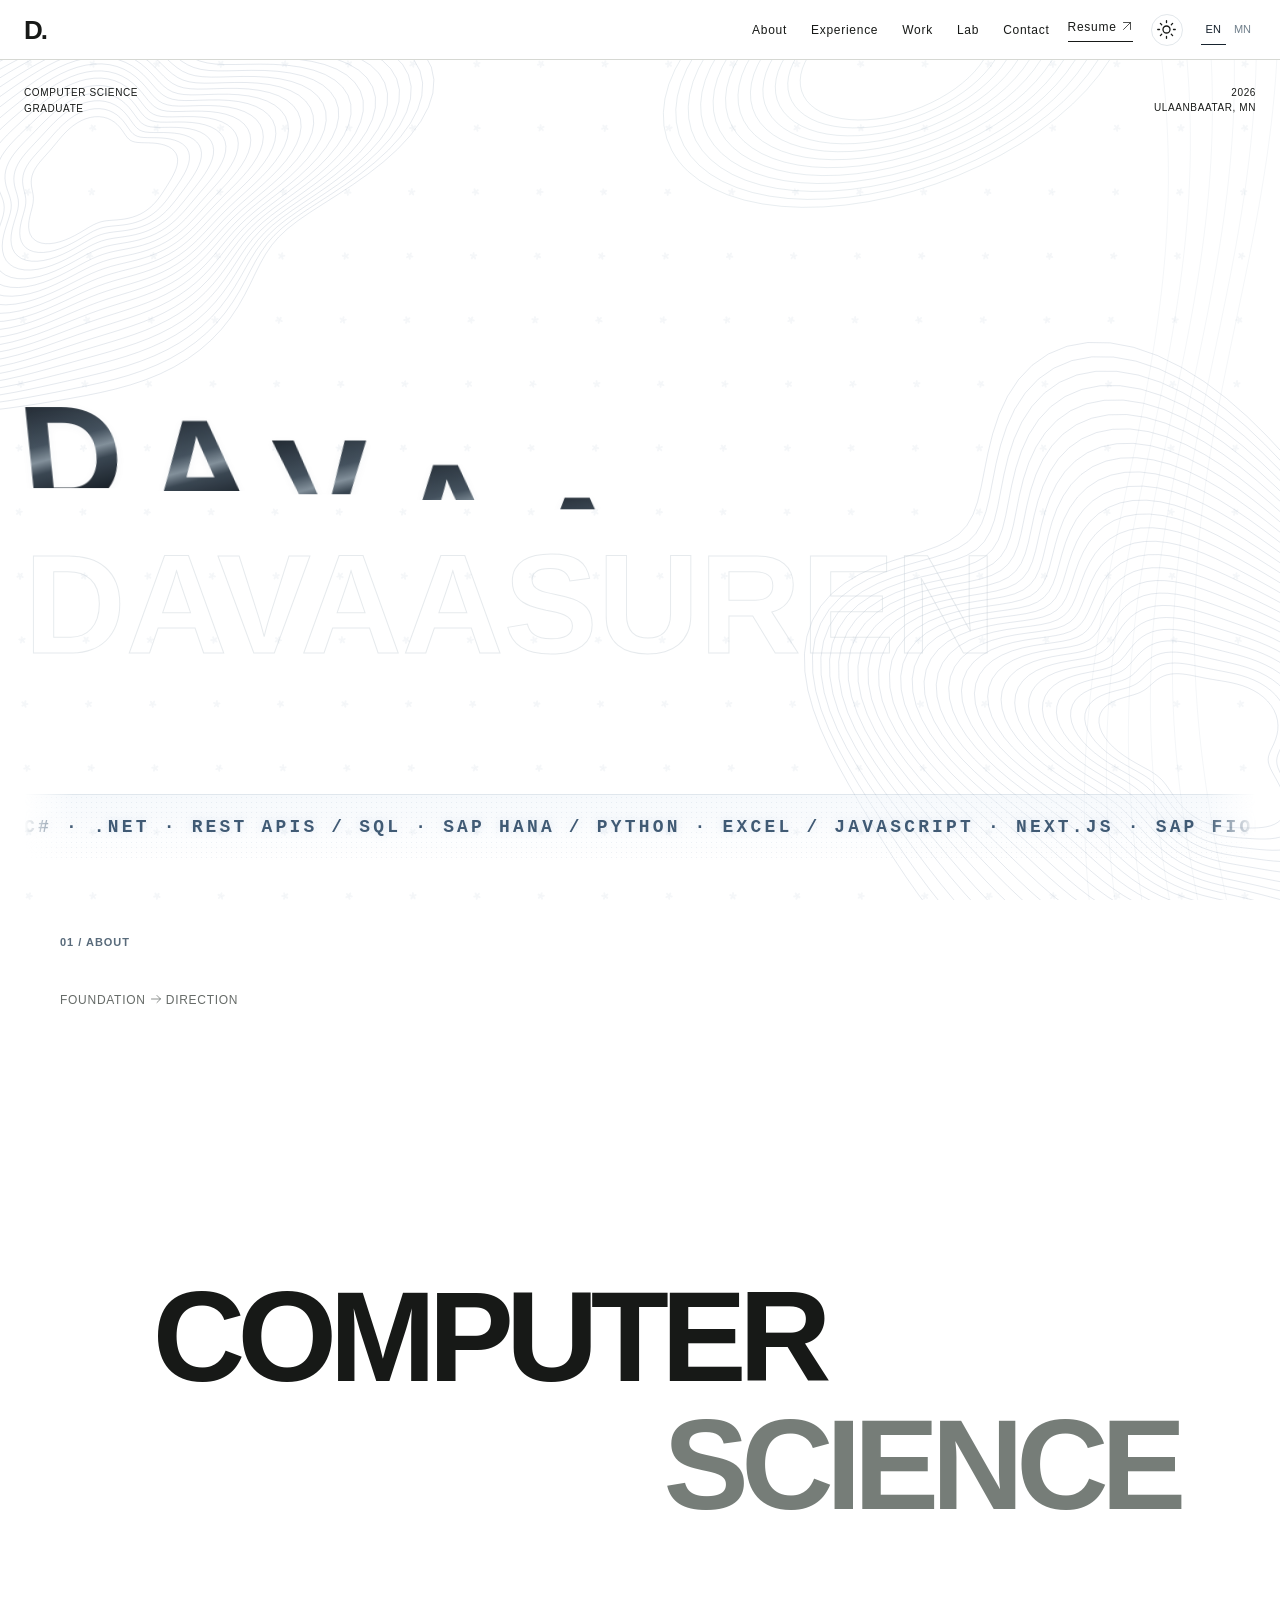
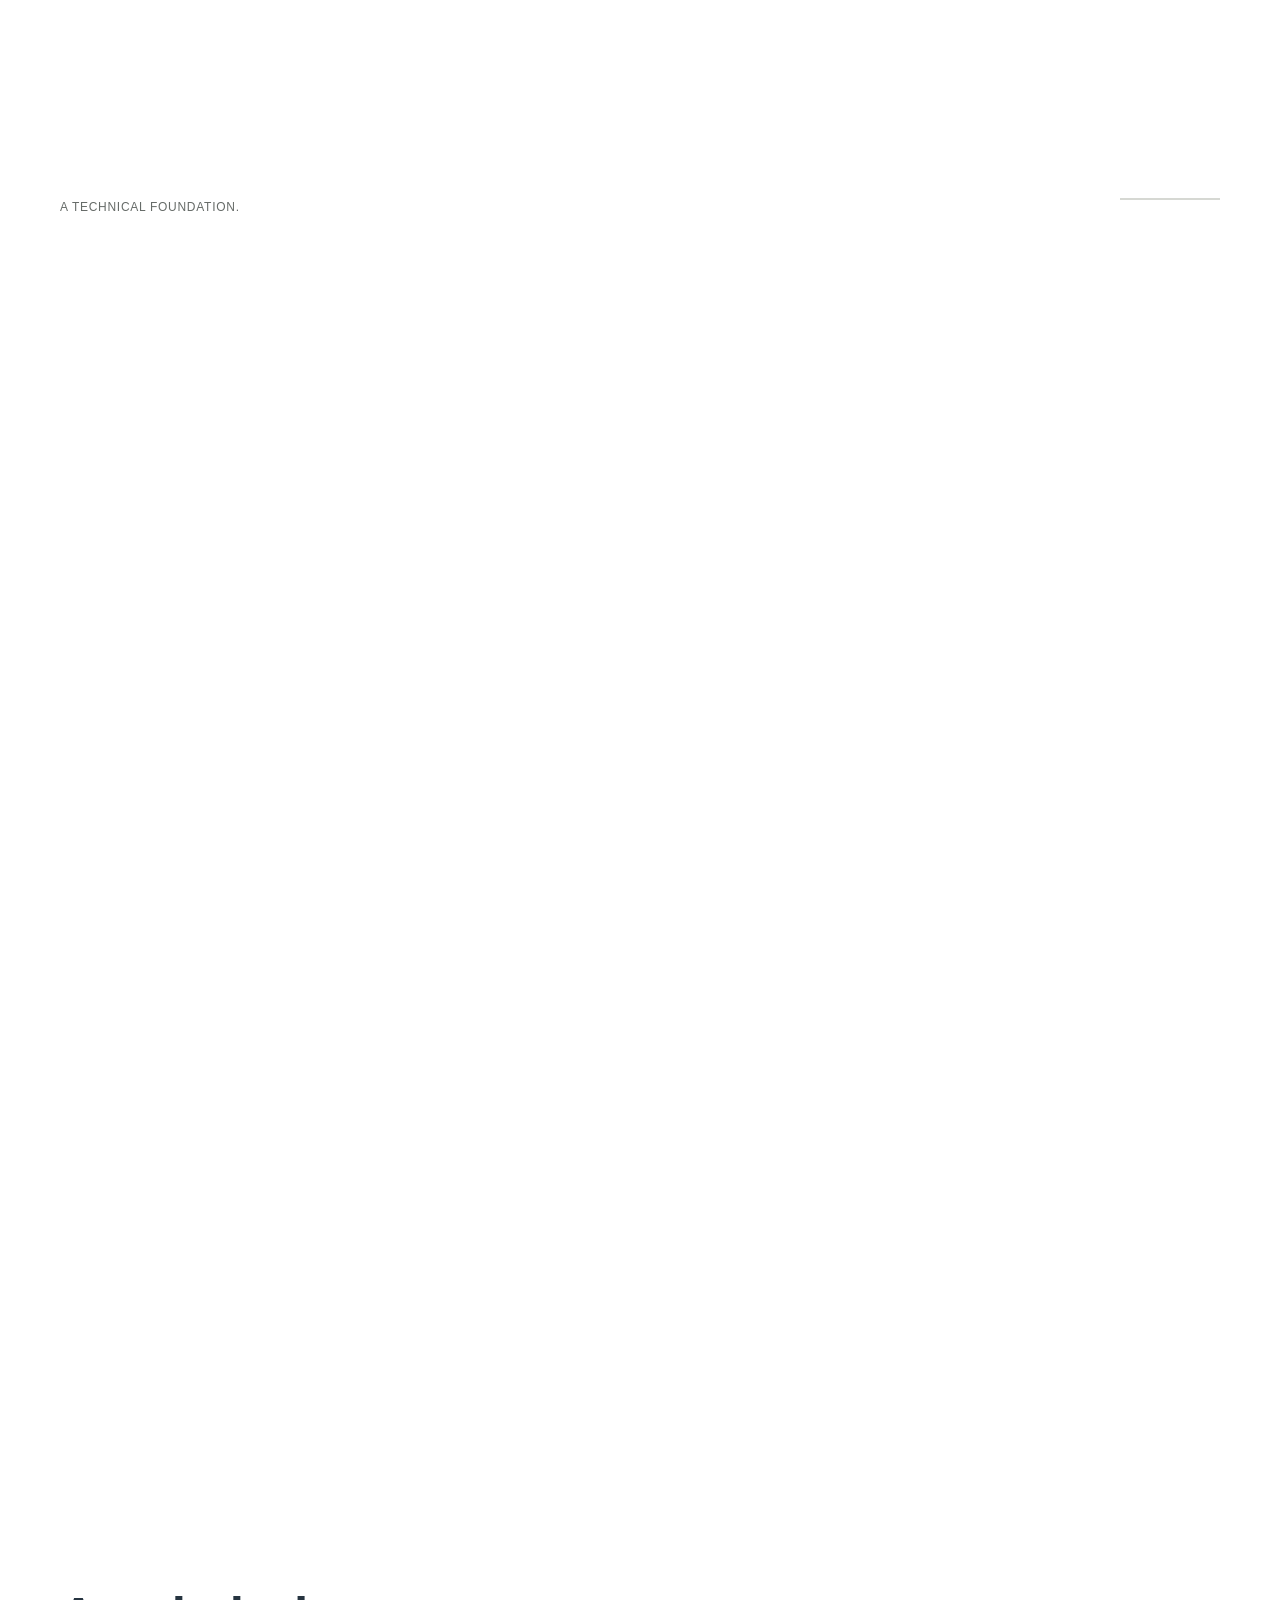
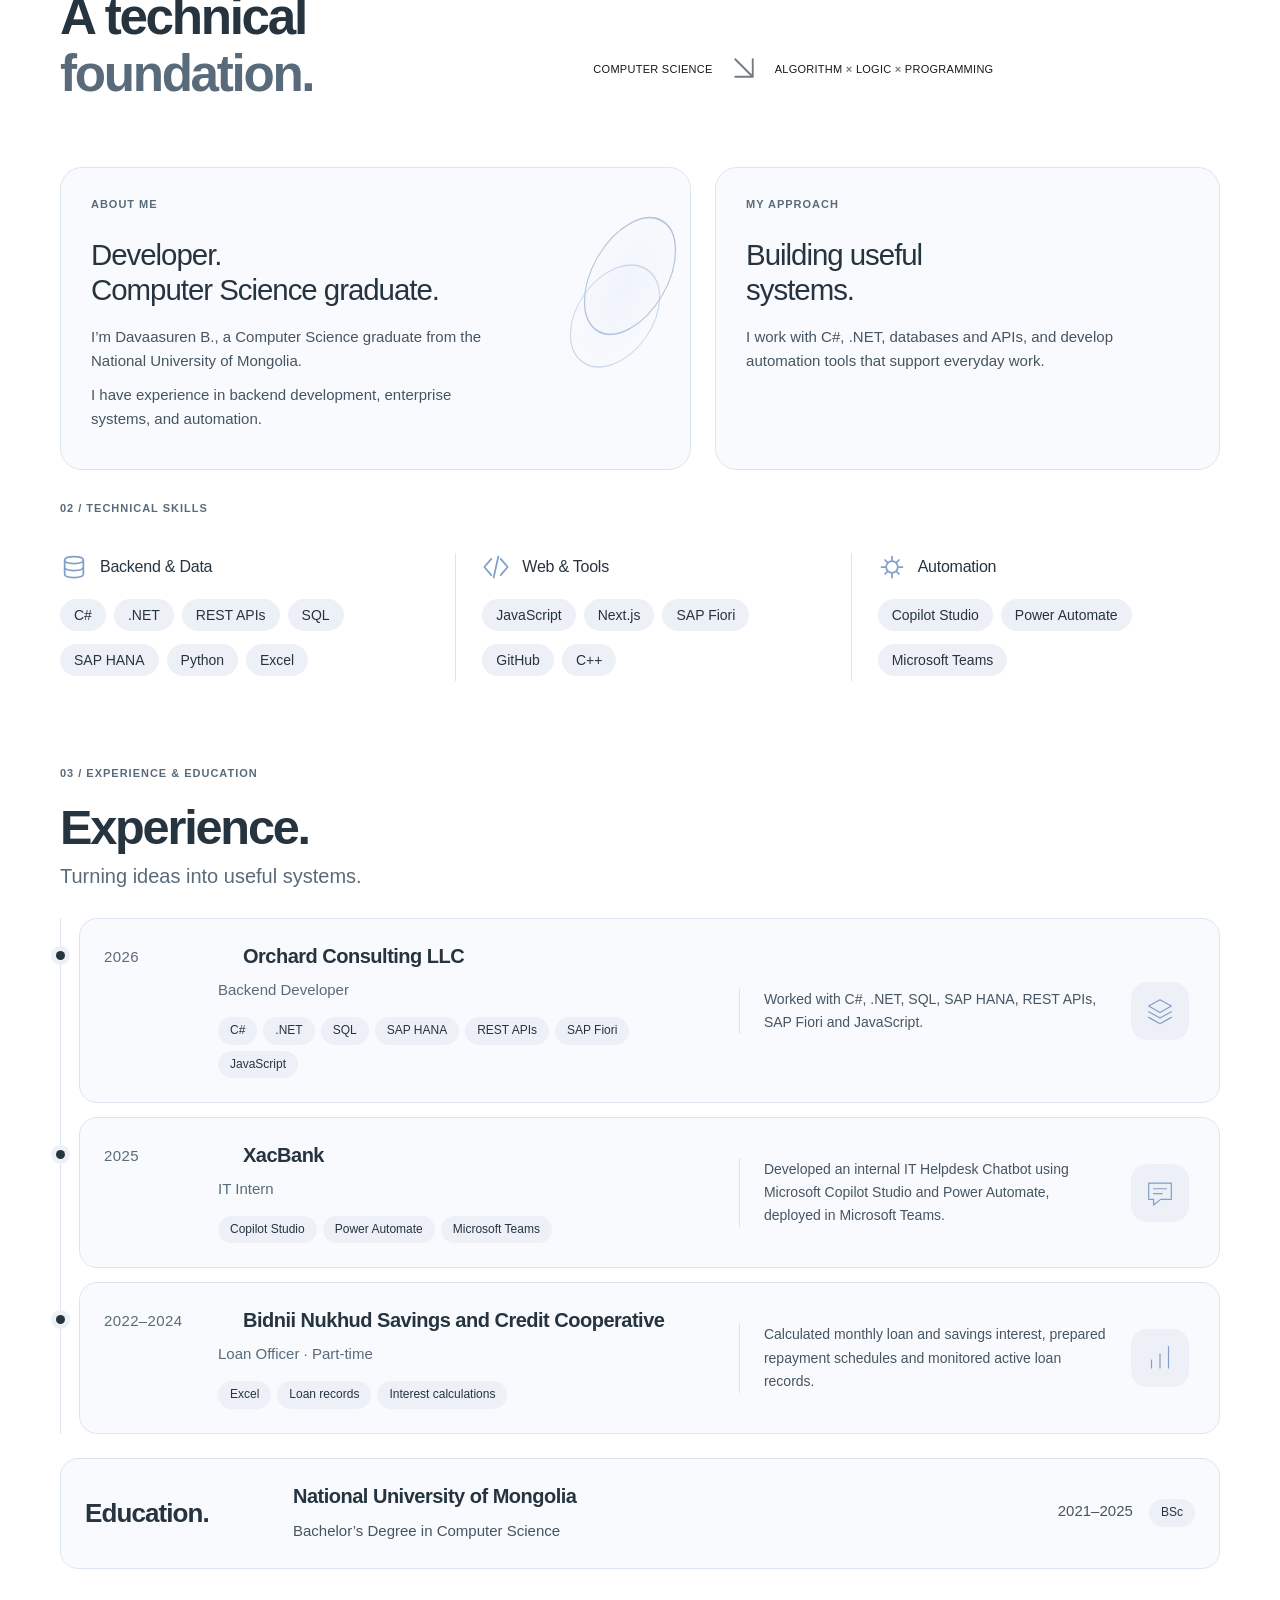
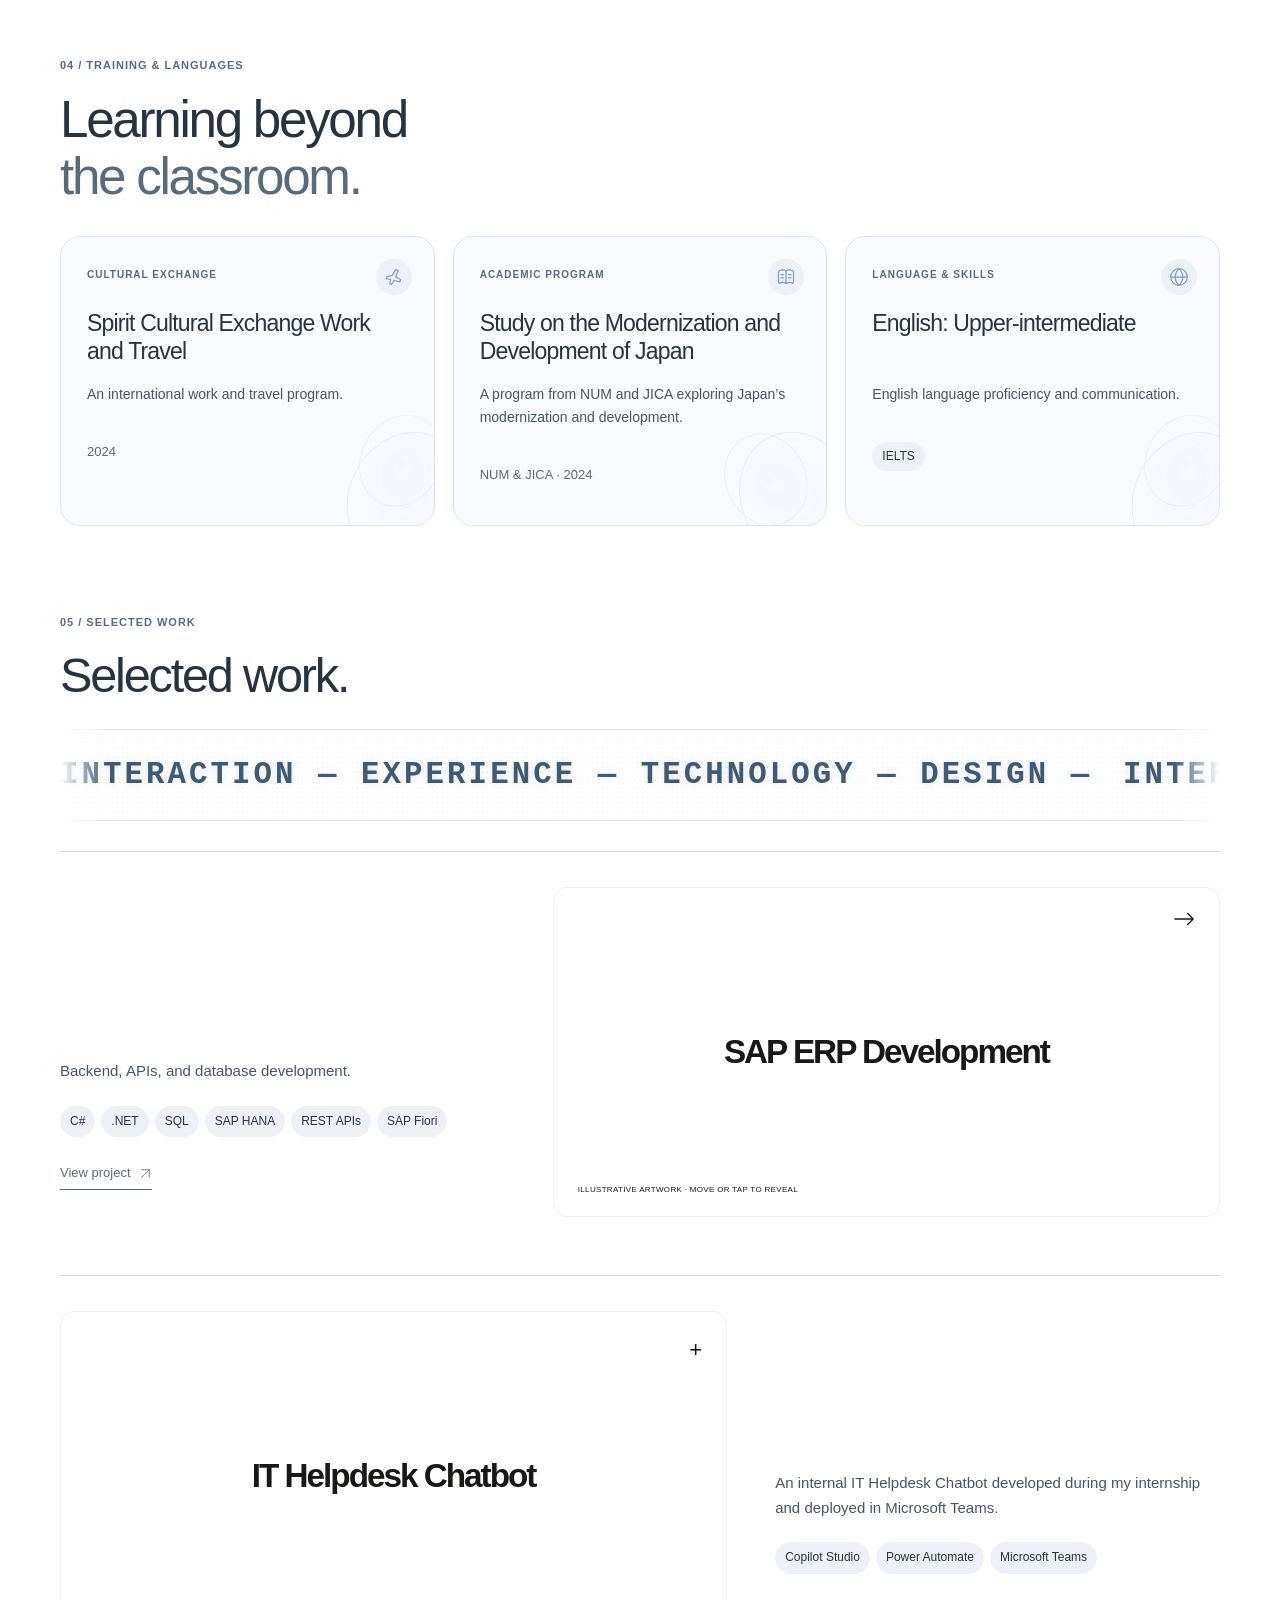
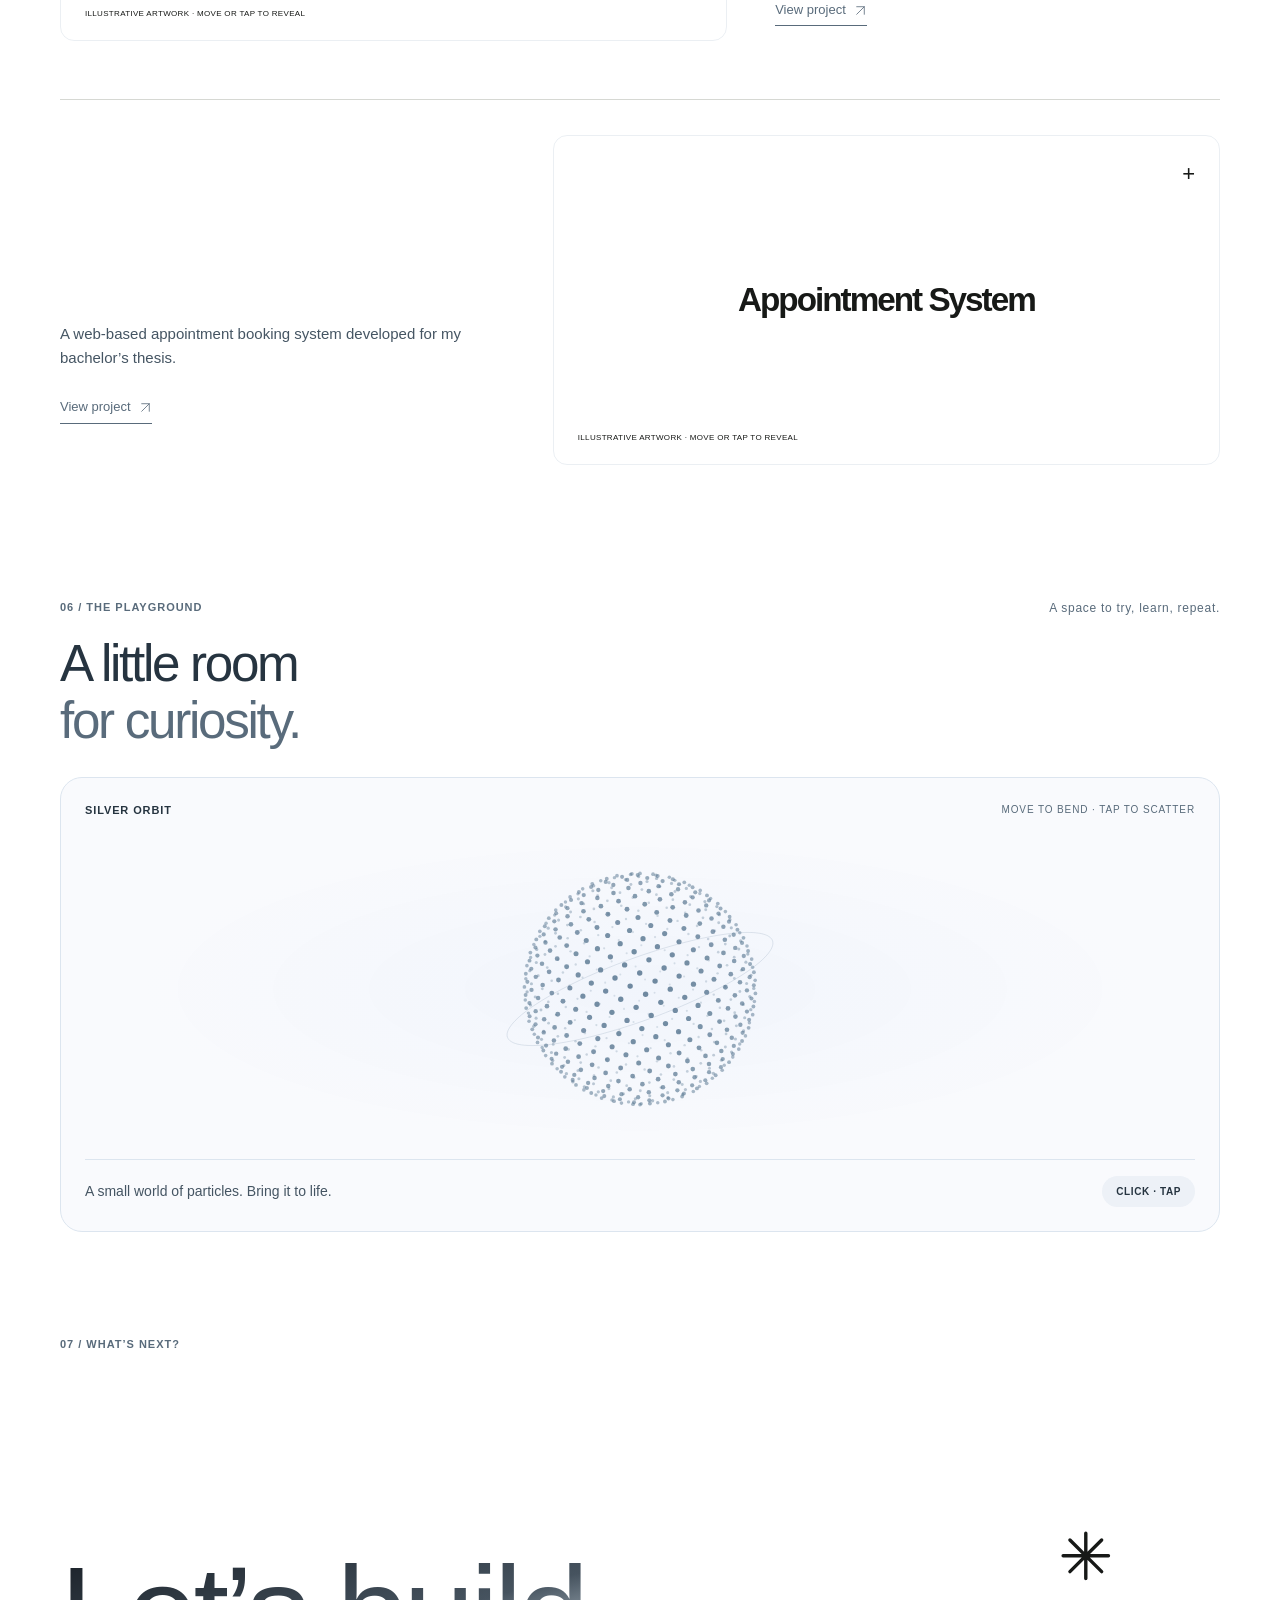
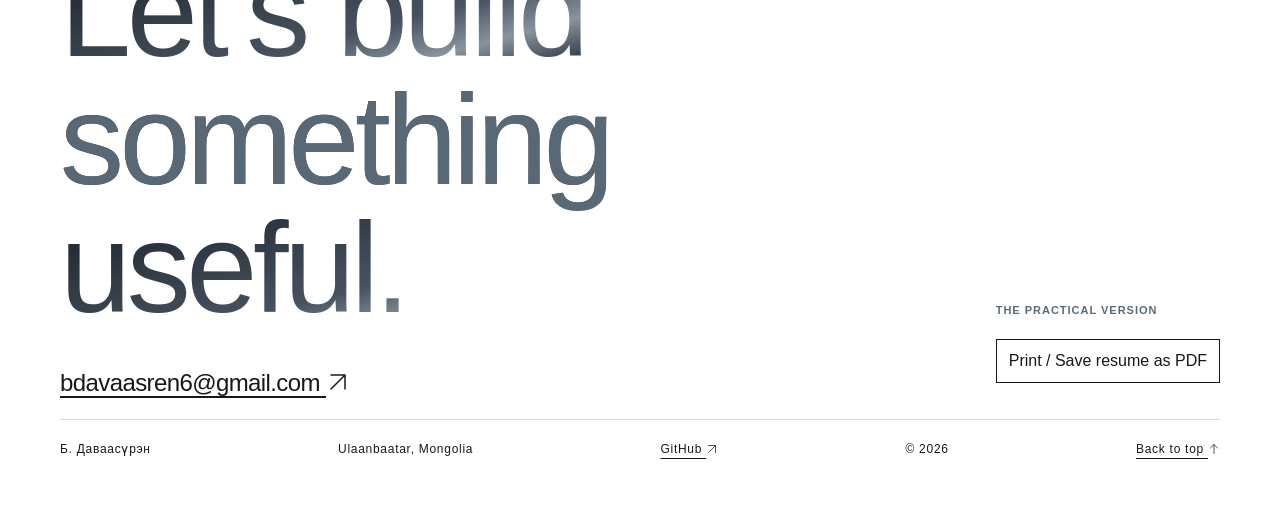
==== commit 37bc969e: "Polish animations, mobile layout and bilingual resume downloads" ====
--- a/index.html
+++ b/index.html
@@ -1,5 +1,5 @@
 <!doctype html>
-<html lang="en"><head><meta charset="utf-8"><meta name="viewport" content="width=device-width,initial-scale=1"><title>Davaasuren — Portfolio</title><meta name="description" content="Developer and Computer Science graduate based in Ulaanbaatar, Mongolia."><link rel="canonical" href="https://davaasren.github.io/"><meta property="og:title" content="Davaasuren — Portfolio"><meta property="og:description" content="Technical foundation. Creative curiosity. Human-centered direction."><meta property="og:type" content="website"><meta property="og:url" content="https://davaasren.github.io/"><meta property="og:image" content="https://davaasren.github.io/assets/social-preview.png"><meta name="twitter:card" content="summary_large_image"><meta name="theme-color" content="#ffffff"><link rel="icon" href="/assets/favicon.svg" type="image/svg+xml"><link rel="stylesheet" href="/styles/main.css"><link rel="stylesheet" href="/styles/motion.css"><link rel="stylesheet" href="/styles/editorial.css?v=play31"><script src="/scripts/vendor/gsap.min.js" defer></script><script src="/scripts/vendor/ScrollTrigger.min.js" defer></script><script src="/scripts/vendor/lenis.min.js" defer></script><script src="/scripts/atmosphere.js?v=stars1" defer></script><script src="/scripts/motion.js?v=rotate22" defer></script><script src="/scripts/playground.js" defer></script><script src="/scripts/language.js?v=resume2" defer></script><script src="/scripts/main.js?v=work30" defer></script></head>
+<html lang="en"><head><meta charset="utf-8"><meta name="viewport" content="width=device-width,initial-scale=1"><title>Davaasuren — Portfolio</title><meta name="description" content="Developer and Computer Science graduate based in Ulaanbaatar, Mongolia."><link rel="canonical" href="https://davaasren.github.io/"><meta property="og:title" content="Davaasuren — Portfolio"><meta property="og:description" content="Technical foundation. Creative curiosity. Human-centered direction."><meta property="og:type" content="website"><meta property="og:url" content="https://davaasren.github.io/"><meta property="og:image" content="https://davaasren.github.io/assets/social-preview.png"><meta name="twitter:card" content="summary_large_image"><meta name="theme-color" content="#ffffff"><link rel="icon" href="/assets/favicon.svg" type="image/svg+xml"><link rel="stylesheet" href="/styles/main.css"><link rel="stylesheet" href="/styles/motion.css"><link rel="stylesheet" href="/styles/editorial.css?v=mobile38"><script src="/scripts/vendor/gsap.min.js" defer></script><script src="/scripts/vendor/ScrollTrigger.min.js" defer></script><script src="/scripts/vendor/lenis.min.js" defer></script><script src="/scripts/atmosphere.js?v=stars1" defer></script><script src="/scripts/motion.js?v=rotate22" defer></script><script src="/scripts/playground.js" defer></script><script src="/scripts/language.js?v=resume2" defer></script><script src="/scripts/main.js?v=pdf40" defer></script></head>
 <body><a class="skip" href="#main">Skip to content</a><header class="nav"><a class="brand" href="/" aria-label="Davaasuren home">D.</a><nav aria-label="Main navigation"><a href="/#about">About</a><a href="/#experience">Experience</a><a href="/#work">Work</a><a href="/#lab">Lab</a><a href="/#contact">Contact</a></nav><a class="cv-link" href="/#cv">Resume ↗</a></header><main id="main">
 <section class="hero"><div class="hero-meta"><span>RESUME / CV<br>Developer &amp; Computer Science Graduate</span><p class="hero-introduction"><strong>Б. Даваасүрэн / Davaasuren B.</strong></p><span class="hero-edition">2026<br>ULAANBAATAR, MN</span></div><div class="hero-composition"><h1 class="hero-name" aria-label="Davaasuren"><span>D</span><span>A</span><span>V</span><span>A</span><span>A</span><span>S</span><span>U</span><span>R</span><span>E</span><span>N</span><b aria-hidden="true">*</b></h1><span class="hero-echo" aria-hidden="true">DAVAASUREN</span><span class="material-note" aria-hidden="true">STUDY 001 / FOLDED LIGHT</span></div><div class="hero-bottom"><div class="hero-caption">01 / PORTFOLIO<br><span class="availability"><i></i> AVAILABLE FOR WORK</span></div><a href="#work" class="scroll">SELECTED WORK <span>↘</span></a></div><div class="hero-rule"></div></section>
 <section id="about" class="transition section"><div class="section-label">01 / ABOUT</div><div class="story"><div class="scroll-scene" aria-hidden="true"><div class="scene-index">01 / FOUNDATION → DIRECTION</div><div class="cs-type"><span>COMPUTER</span><span>SCIENCE</span></div><div class="human-type"><span>ALGORITHM</span><b>×</b><span>LOGIC</span><b>×</b><span>PROGRAMMING</span></div><div class="scene-foot"><span>A TECHNICAL FOUNDATION.</span><span>A MORE HUMAN DIRECTION.</span><span class="scene-progress"><i></i></span></div></div><h2>A technical<br><em>foundation.</em></h2><div class="foundation"><span>COMPUTER SCIENCE</span><span class="arrow">↘</span><span>ALGORITHM <b>×</b> LOGIC <b>×</b> PROGRAMMING</span></div><div class="about-copy"><article><span class="section-label">ABOUT ME</span><h3>Developer.<br>Computer Science graduate.</h3><p>I’m Davaasuren B., a Computer Science graduate from the National University of Mongolia.</p><p>I have experience in backend development, enterprise systems, and automation.</p></article><article><span class="section-label">MY APPROACH</span><h3>Building useful<br>systems.</h3><p>I work with C#, .NET, databases and APIs, and develop automation tools that support everyday work.</p></article></div></div></section>
--- a/styles/editorial.css
+++ b/styles/editorial.css
@@ -436,3 +436,63 @@
 #lab .sphere-bottom>.section-label{font-size:10px;background:var(--chip);color:var(--resume-heading);border-radius:20px;padding:8px 14px;letter-spacing:.06em;white-space:nowrap}
 @media(max-width:800px){#lab .sphere-play{padding:20px}#lab .particle-sphere{height:290px}#lab .sphere-bottom{flex-direction:column;align-items:flex-start;gap:12px}}
 @media(max-width:520px){#lab .lab-caption{display:flex;gap:8px;flex-direction:column}#lab .particle-sphere{height:250px}}
+
+.theme-switch.theme-turning svg{animation:theme-turn .45s cubic-bezier(.4,0,.2,1)}
+@keyframes theme-turn{from{rotate:0deg}to{rotate:180deg}}
+.theme-switch:disabled{cursor:default}
+
+/* Playful details stay inside the panels, leaving reading and scrolling steady. */
+.motion-card{position:relative;isolation:isolate;transition:transform .55s cubic-bezier(.22,1,.36,1),border-color .45s,box-shadow .45s}
+.motion-card::after{content:'';position:absolute;inset:0;border-radius:inherit;background:radial-gradient(circle at var(--glow-x,50%) var(--glow-y,50%),#8bb9f51b,transparent 55%);opacity:0;transition:opacity .5s;pointer-events:none;z-index:-1}
+@media(hover:hover) and (pointer:fine){.motion-card.card-hover{transform:perspective(1000px) rotateX(var(--card-rx,0deg)) rotateY(var(--card-ry,0deg)) translateY(-3px);border-color:var(--ornament);box-shadow:0 14px 35px -24px #4275b85c}.motion-card.card-hover::after{opacity:1}}
+.experience-icon,.learning-icon{animation:icon-float 6s ease-in-out infinite;transform-origin:center}
+.timeline-row:nth-child(2) .experience-icon,.learning-card:nth-child(2) .learning-icon{animation-delay:-2s}
+.timeline-row:nth-child(3) .experience-icon,.learning-card:nth-child(3) .learning-icon{animation-delay:-4s}
+@keyframes icon-float{0%,100%{transform:translateY(0) rotate(-2deg)}50%{transform:translateY(-4px) rotate(2deg)}}
+.learning-art{animation:learning-drift 14s ease-in-out infinite}
+@keyframes learning-drift{0%,100%{translate:0 0}50%{translate:-8px -8px}}
+.project-view .symbol-icon{transition:transform .35s}.project-view:hover .symbol-icon{transform:translate(3px,-3px)}
+.work .project-stage{transition:border-color .4s,box-shadow .4s}.work .project-stage:hover{border-color:var(--ornament);box-shadow:0 15px 36px -26px #629be77a}
+@media print{.motion-card::after{display:none}.experience-icon,.learning-icon,.learning-art{animation:none!important}.motion-card{transform:none!important}}
+
+.availability{color:#28735a!important;font-weight:600;letter-spacing:.08em}
+html[data-theme=dark] .availability{color:#a7f0d2!important;text-shadow:0 0 12px #78e6b044}
+.availability i{background:#66dba8;box-shadow:0 0 5px #79e6b8,0 0 14px #79e6b877}
+.about-copy article>.section-label::before{content:none!important}
+.learning-label>span{display:none}
+#education.education{padding:24px;border:1px solid var(--about-border);border-radius:18px;background:var(--about-panel);margin-top:24px}
+#work>.section-title{white-space:normal}
+.skill-definition{position:fixed;z-index:1100;width:280px;padding:12px 15px;border:1px solid var(--about-border);border-radius:12px;background:var(--paper);color:var(--resume-heading);box-shadow:0 8px 28px #14233722;font-size:13px;line-height:1.5;pointer-events:none}
+.experience-chips span,.capability-grid li,.project-chips span,.learning-chips span{cursor:help}
+
+.hero-meta>span:first-child{text-transform:uppercase}
+
+/* Compact navigation and aligned two-line hero metadata. */
+:root{--nav-offset:60px}
+.nav{gap:18px;min-height:0;padding-top:0;padding-bottom:0}
+.nav .brand{font-size:26px}
+.nav nav{gap:24px}
+.theme-switch{width:32px;height:32px}
+.hero-meta{align-items:start;line-height:1.5}
+.hero-meta>span:first-child,.hero-edition{font-size:10px;letter-spacing:.06em}
+@media(max-width:800px){
+ :root{--nav-offset:94px}
+ .nav{padding:10px 20px 8px;display:flex;flex-wrap:wrap;gap:8px 14px;align-content:center}
+ .nav .brand{margin-right:auto;font-size:25px}
+ .nav nav{order:3;flex-basis:100%;justify-content:space-between;gap:10px;padding-top:4px}
+ .nav nav a{font-size:11px;padding-block:4px}
+ .nav .cv-link{margin-left:0;font-size:11px}
+ .language-switch{gap:4px}.language-switch button{padding:6px;font-size:11px}
+ .hero-meta{display:grid;grid-template-columns:1fr 1fr;gap:16px}
+ .hero-meta>span:first-child{max-width:none}
+ .hero-introduction{grid-row:2;grid-column:1/-1;margin-top:0}
+ .hero-edition{grid-row:1;grid-column:2}
+ .motion-active .scroll-scene{width:100vw;margin-left:calc(50% - 50vw);margin-right:calc(50% - 50vw);padding:40px 20px;min-height:calc(100svh - var(--nav-offset));height:calc(100svh - var(--nav-offset))}
+ .human-type{inset:0;width:100%;padding:0 16px;text-align:center;align-items:center;justify-content:center;font-size:clamp(27px,8vw,60px);line-height:1.12}
+ html[lang=mn] .human-type{font-size:clamp(24px,7.6vw,55px)}
+ .human-type span{max-width:100%;align-self:center}
+ .human-type b{font-size:17px;margin:5px 0}
+ .cs-type{font-size:clamp(40px,12vw,90px);width:100%;text-align:center;align-items:center}
+ .cs-type span:nth-child(2){align-self:center}
+}
+@media(max-width:520px){:root{--nav-offset:94px}.nav nav{gap:6px}.nav nav a{font-size:10px}}
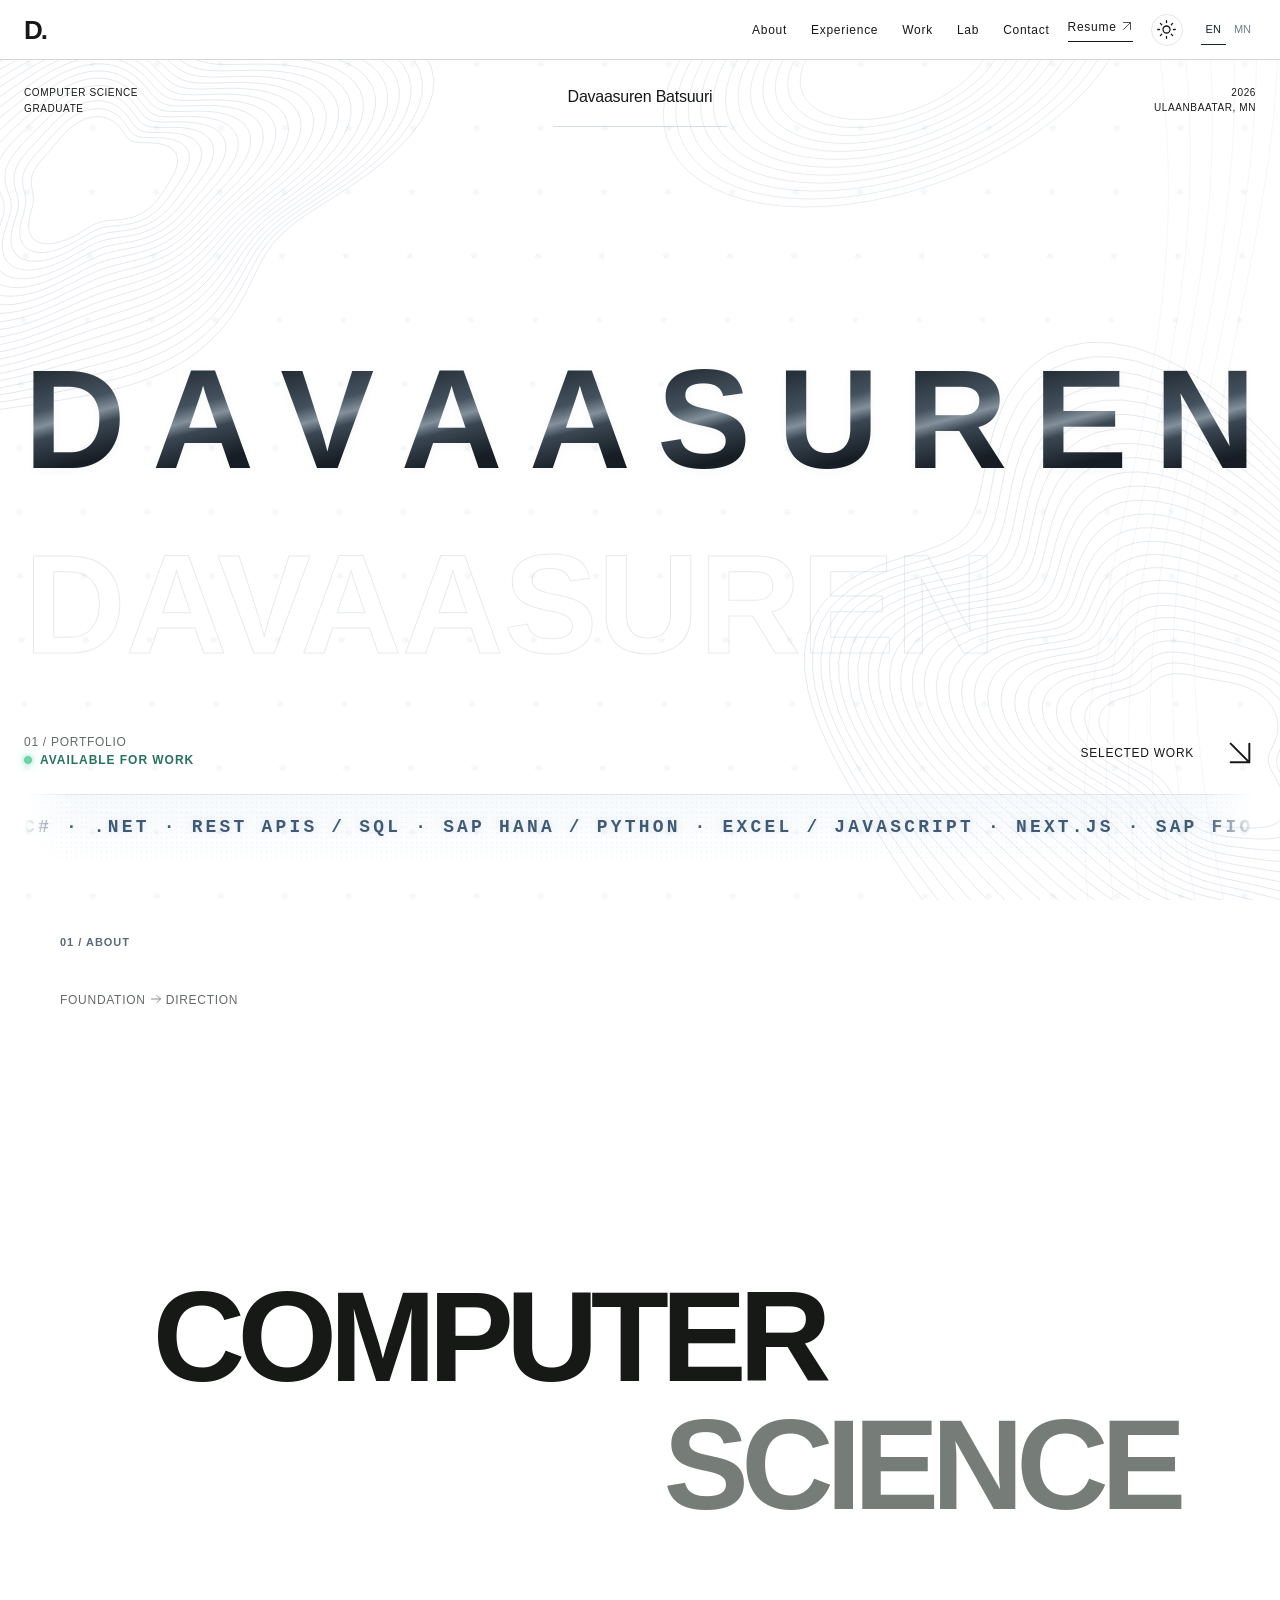
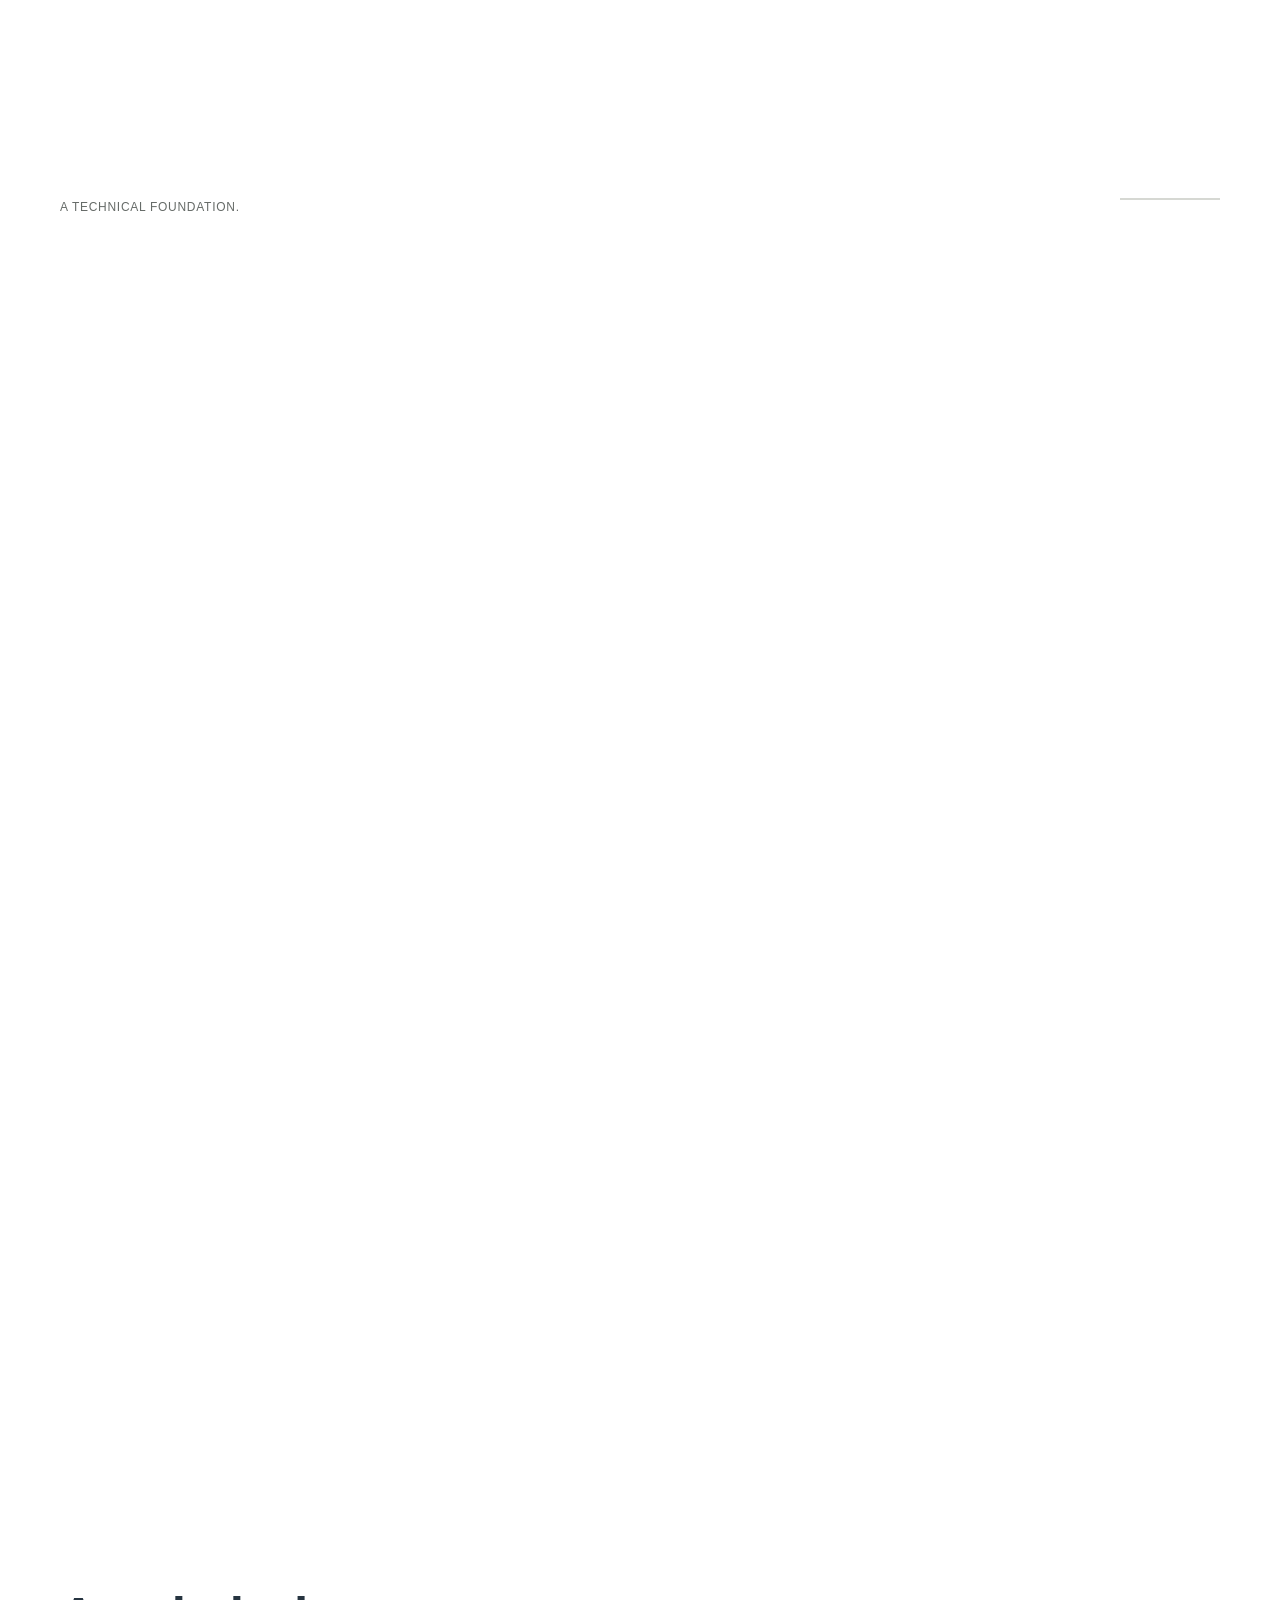
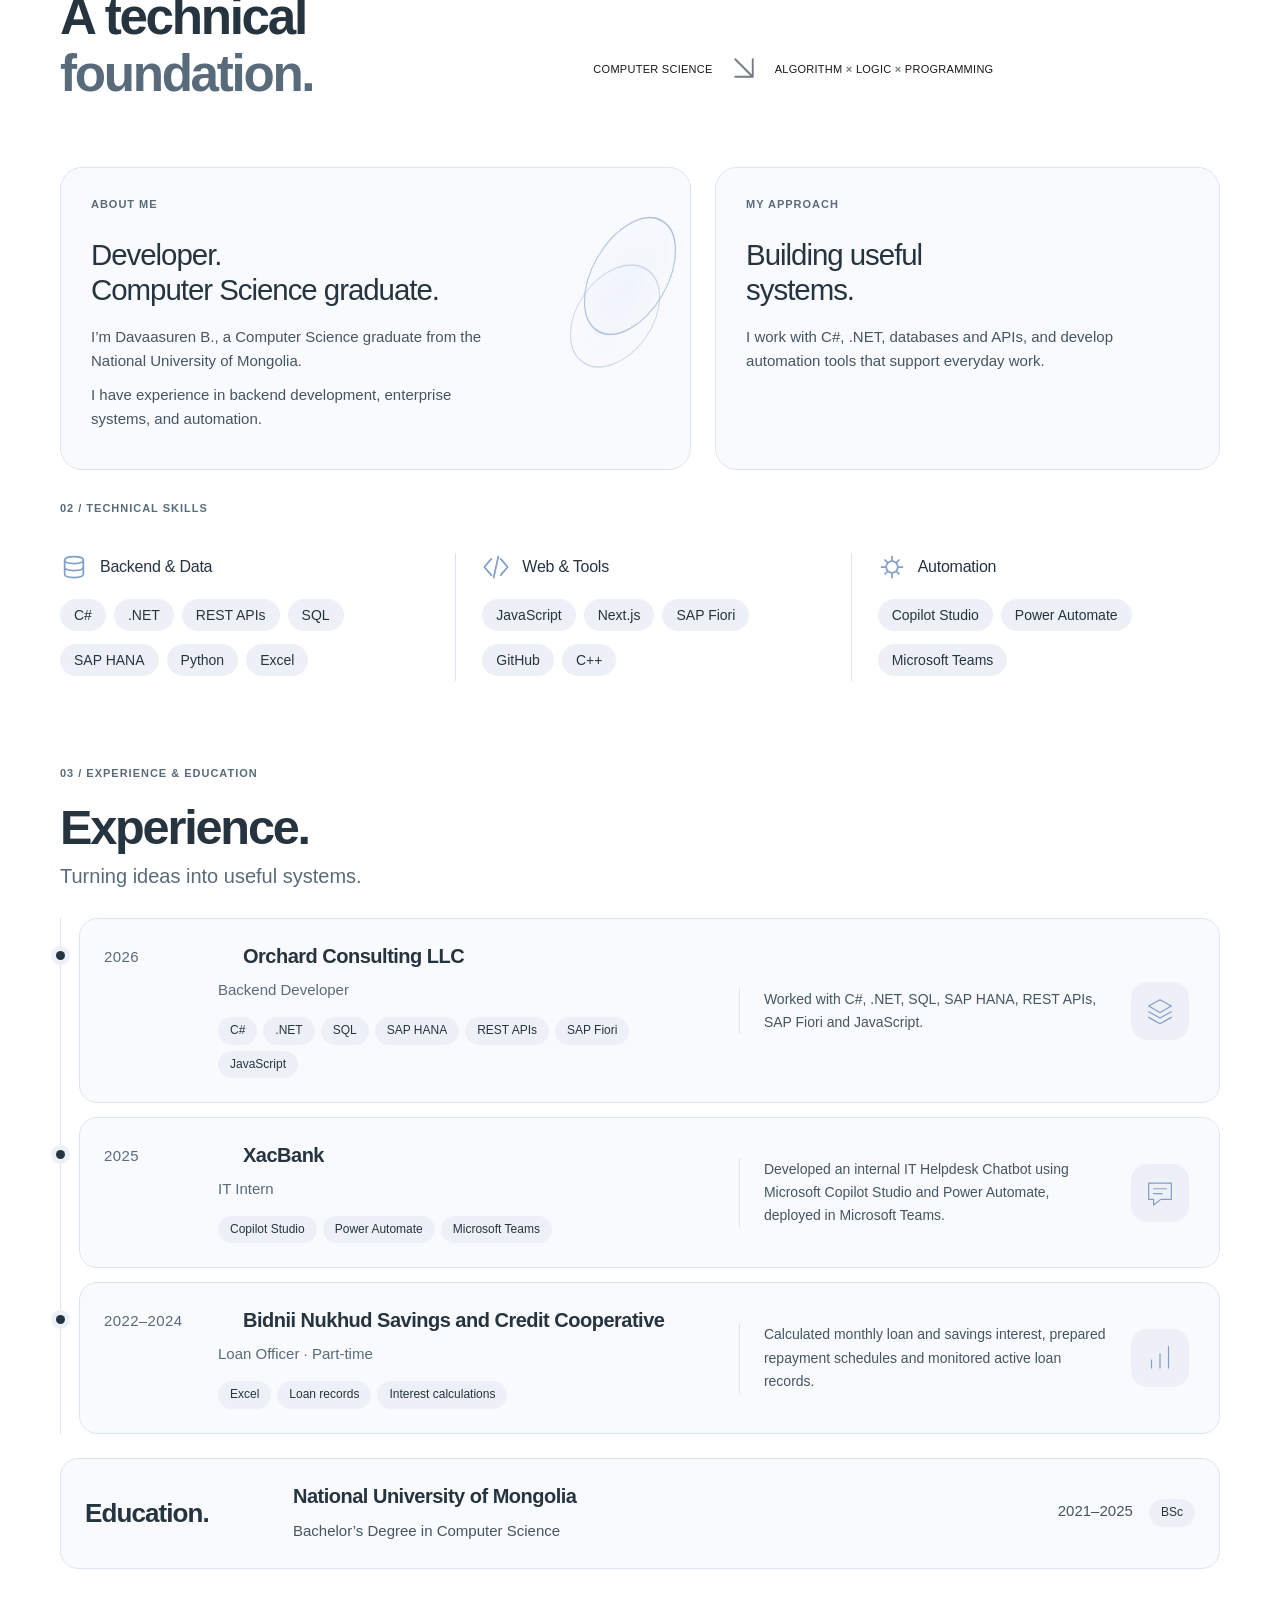
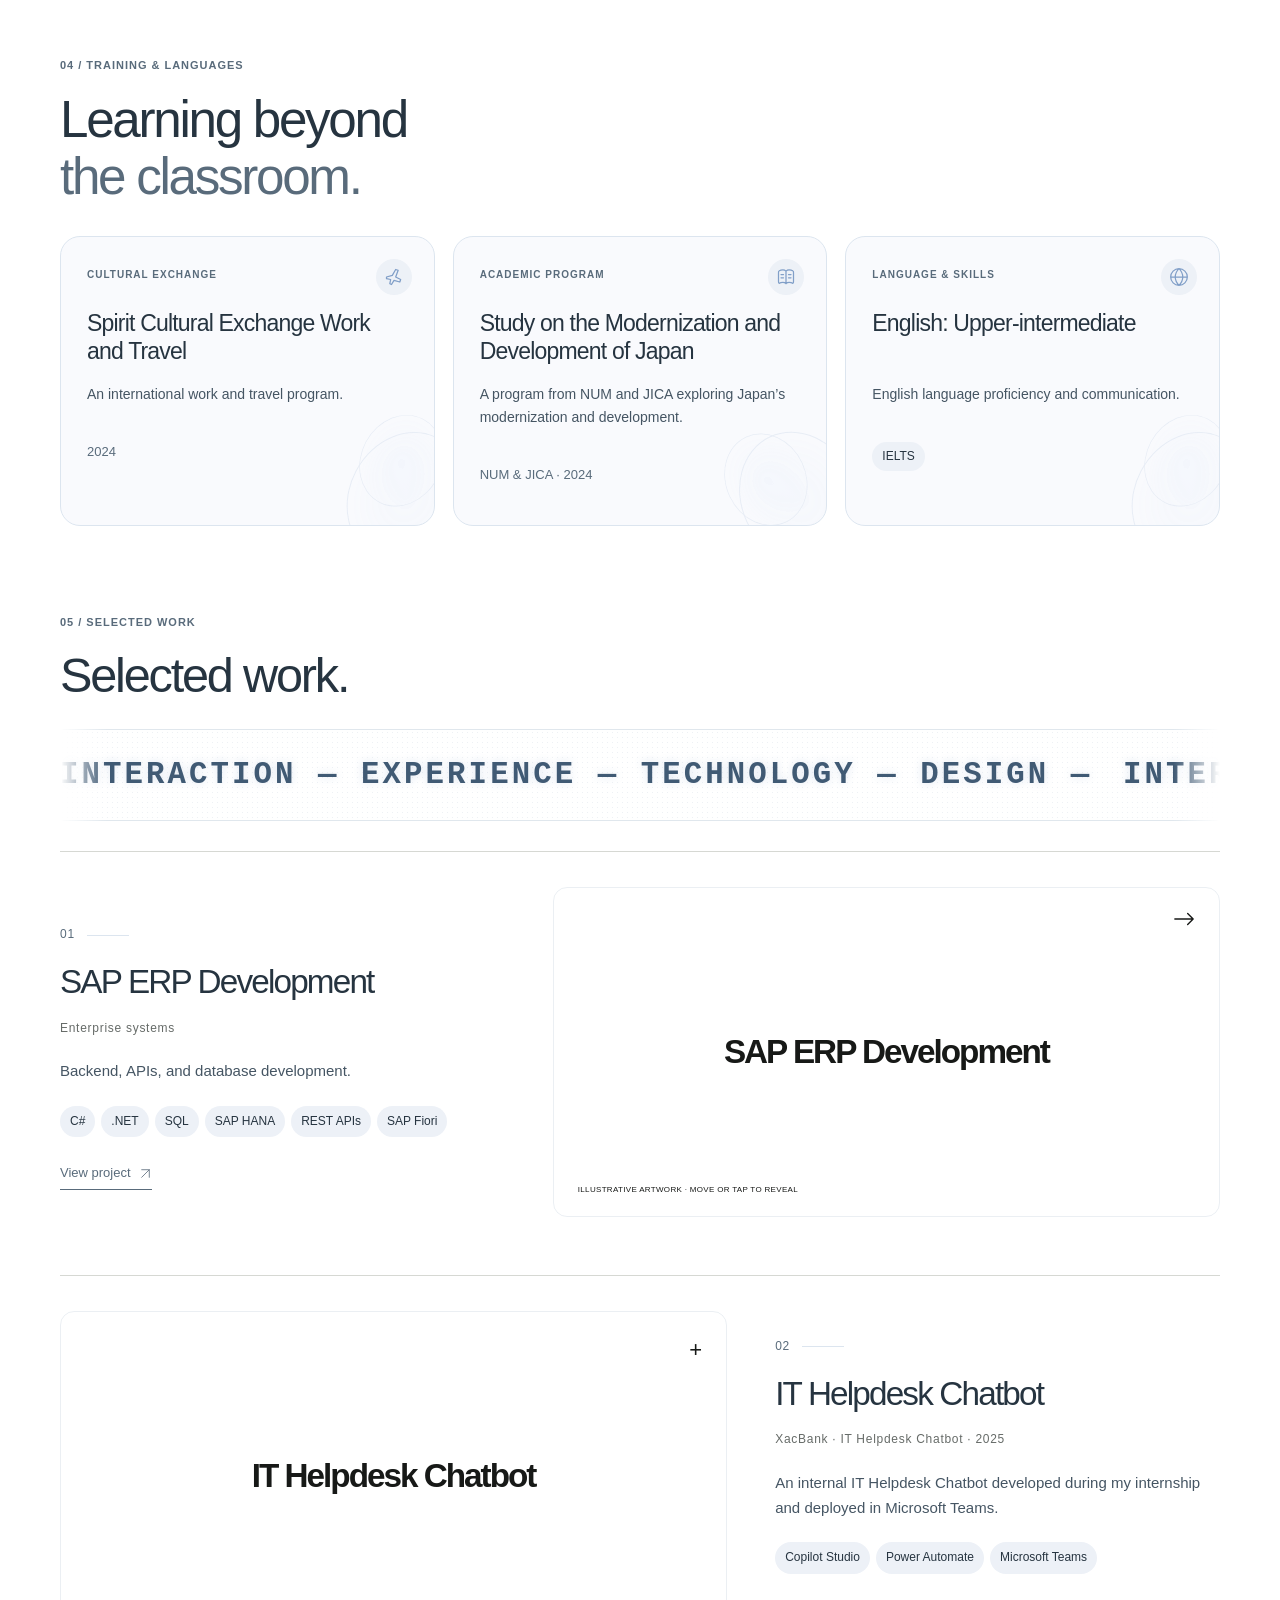
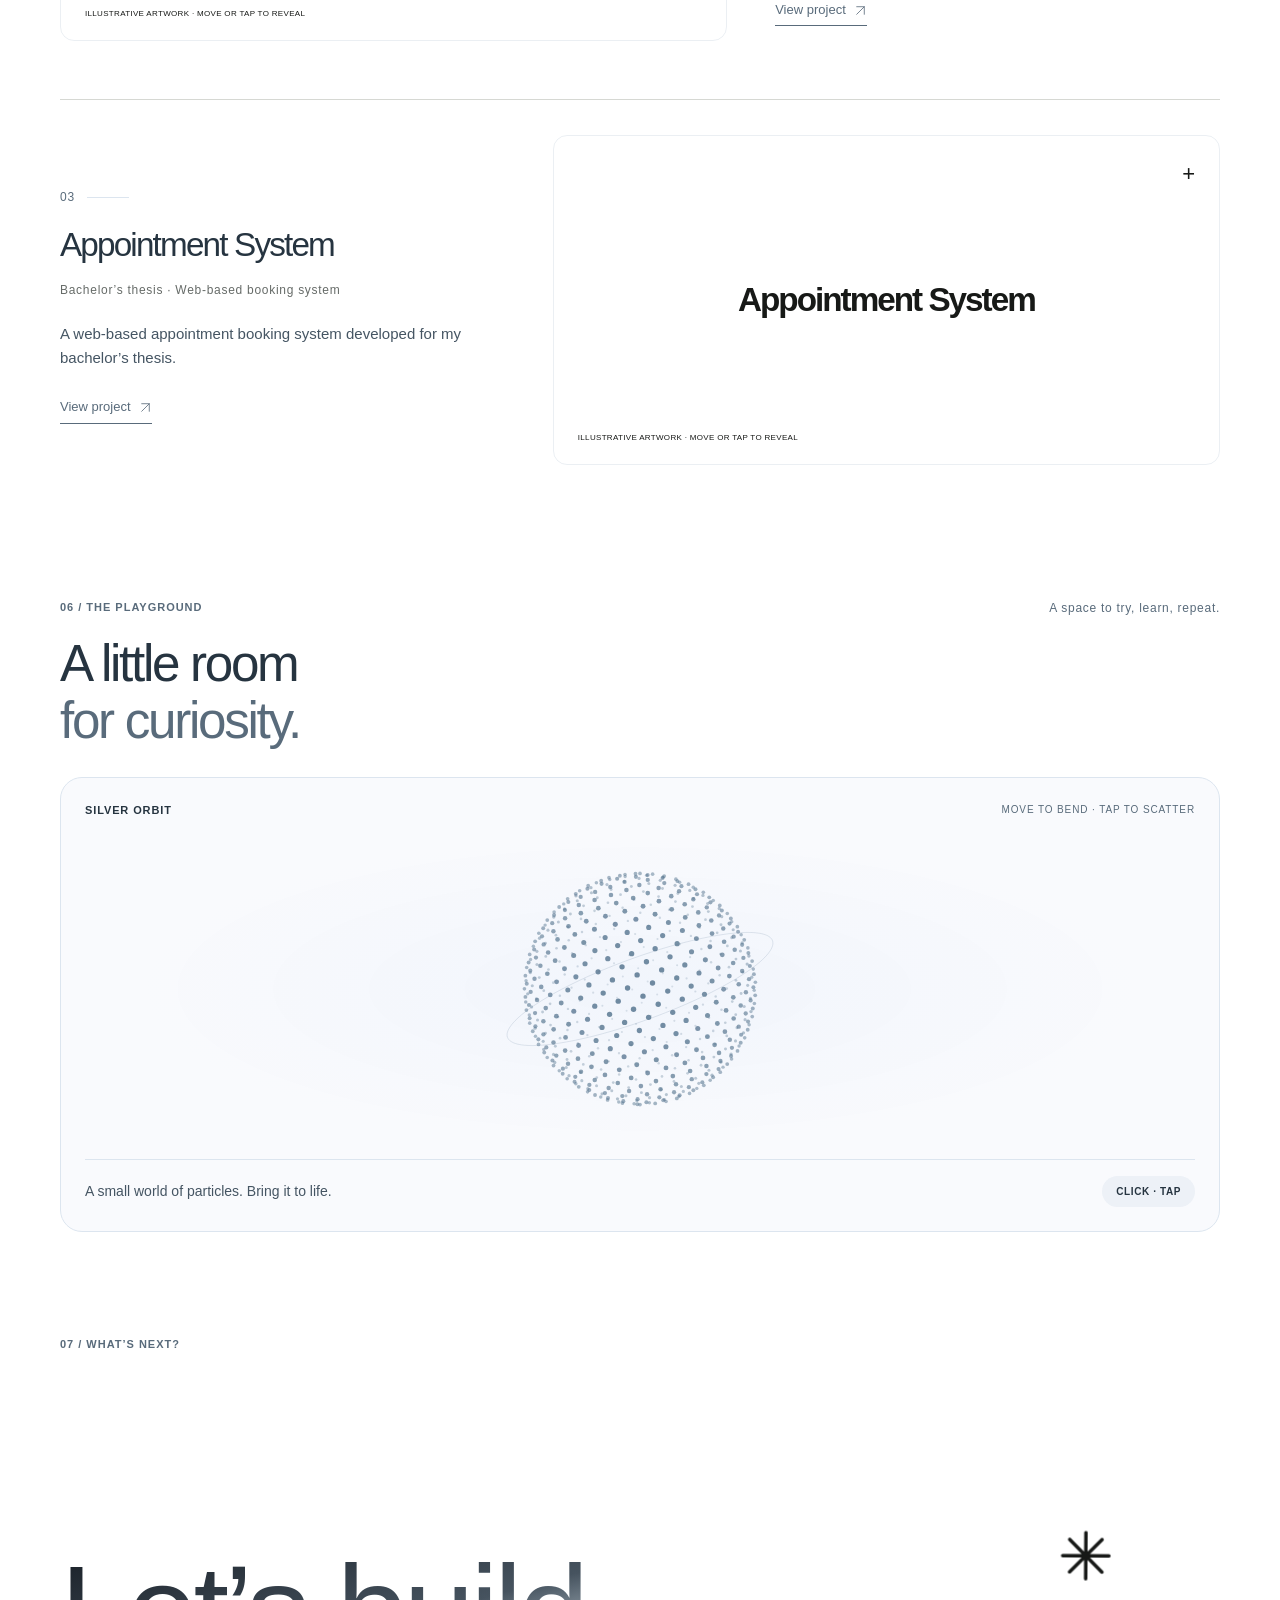
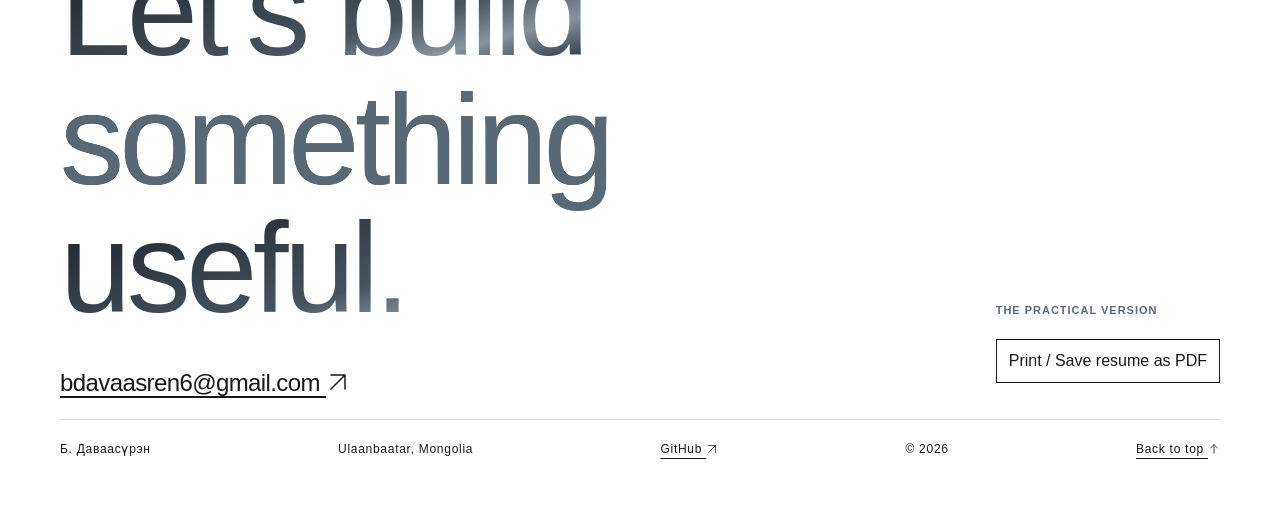
==== commit 3f31ce11: "Keep mobile word transition in view below navigation" ====
--- a/index.html
+++ b/index.html
@@ -1,5 +1,5 @@
 <!doctype html>
-<html lang="en"><head><meta charset="utf-8"><meta name="viewport" content="width=device-width,initial-scale=1"><title>Davaasuren — Portfolio</title><meta name="description" content="Developer and Computer Science graduate based in Ulaanbaatar, Mongolia."><link rel="canonical" href="https://davaasren.github.io/"><meta property="og:title" content="Davaasuren — Portfolio"><meta property="og:description" content="Technical foundation. Creative curiosity. Human-centered direction."><meta property="og:type" content="website"><meta property="og:url" content="https://davaasren.github.io/"><meta property="og:image" content="https://davaasren.github.io/assets/social-preview.png"><meta name="twitter:card" content="summary_large_image"><meta name="theme-color" content="#ffffff"><link rel="icon" href="/assets/favicon.svg" type="image/svg+xml"><link rel="stylesheet" href="/styles/main.css"><link rel="stylesheet" href="/styles/motion.css"><link rel="stylesheet" href="/styles/editorial.css?v=mobile38"><script src="/scripts/vendor/gsap.min.js" defer></script><script src="/scripts/vendor/ScrollTrigger.min.js" defer></script><script src="/scripts/vendor/lenis.min.js" defer></script><script src="/scripts/atmosphere.js?v=stars1" defer></script><script src="/scripts/motion.js?v=rotate22" defer></script><script src="/scripts/playground.js" defer></script><script src="/scripts/language.js?v=resume2" defer></script><script src="/scripts/main.js?v=pdf40" defer></script></head>
+<html lang="en"><head><meta charset="utf-8"><meta name="viewport" content="width=device-width,initial-scale=1"><title>Davaasuren — Portfolio</title><meta name="description" content="Developer and Computer Science graduate based in Ulaanbaatar, Mongolia."><link rel="canonical" href="https://davaasren.github.io/"><meta property="og:title" content="Davaasuren — Portfolio"><meta property="og:description" content="Technical foundation. Creative curiosity. Human-centered direction."><meta property="og:type" content="website"><meta property="og:url" content="https://davaasren.github.io/"><meta property="og:image" content="https://davaasren.github.io/assets/social-preview.png"><meta name="twitter:card" content="summary_large_image"><meta name="theme-color" content="#ffffff"><link rel="icon" href="/assets/favicon.svg" type="image/svg+xml"><link rel="stylesheet" href="/styles/main.css"><link rel="stylesheet" href="/styles/motion.css"><link rel="stylesheet" href="/styles/editorial.css?v=mobile38"><script src="/scripts/vendor/gsap.min.js" defer></script><script src="/scripts/vendor/ScrollTrigger.min.js" defer></script><script src="/scripts/vendor/lenis.min.js" defer></script><script src="/scripts/atmosphere.js?v=stars1" defer></script><script src="/scripts/motion.js?v=phone41" defer></script><script src="/scripts/playground.js" defer></script><script src="/scripts/language.js?v=resume2" defer></script><script src="/scripts/main.js?v=pdf40" defer></script></head>
 <body><a class="skip" href="#main">Skip to content</a><header class="nav"><a class="brand" href="/" aria-label="Davaasuren home">D.</a><nav aria-label="Main navigation"><a href="/#about">About</a><a href="/#experience">Experience</a><a href="/#work">Work</a><a href="/#lab">Lab</a><a href="/#contact">Contact</a></nav><a class="cv-link" href="/#cv">Resume ↗</a></header><main id="main">
 <section class="hero"><div class="hero-meta"><span>RESUME / CV<br>Developer &amp; Computer Science Graduate</span><p class="hero-introduction"><strong>Б. Даваасүрэн / Davaasuren B.</strong></p><span class="hero-edition">2026<br>ULAANBAATAR, MN</span></div><div class="hero-composition"><h1 class="hero-name" aria-label="Davaasuren"><span>D</span><span>A</span><span>V</span><span>A</span><span>A</span><span>S</span><span>U</span><span>R</span><span>E</span><span>N</span><b aria-hidden="true">*</b></h1><span class="hero-echo" aria-hidden="true">DAVAASUREN</span><span class="material-note" aria-hidden="true">STUDY 001 / FOLDED LIGHT</span></div><div class="hero-bottom"><div class="hero-caption">01 / PORTFOLIO<br><span class="availability"><i></i> AVAILABLE FOR WORK</span></div><a href="#work" class="scroll">SELECTED WORK <span>↘</span></a></div><div class="hero-rule"></div></section>
 <section id="about" class="transition section"><div class="section-label">01 / ABOUT</div><div class="story"><div class="scroll-scene" aria-hidden="true"><div class="scene-index">01 / FOUNDATION → DIRECTION</div><div class="cs-type"><span>COMPUTER</span><span>SCIENCE</span></div><div class="human-type"><span>ALGORITHM</span><b>×</b><span>LOGIC</span><b>×</b><span>PROGRAMMING</span></div><div class="scene-foot"><span>A TECHNICAL FOUNDATION.</span><span>A MORE HUMAN DIRECTION.</span><span class="scene-progress"><i></i></span></div></div><h2>A technical<br><em>foundation.</em></h2><div class="foundation"><span>COMPUTER SCIENCE</span><span class="arrow">↘</span><span>ALGORITHM <b>×</b> LOGIC <b>×</b> PROGRAMMING</span></div><div class="about-copy"><article><span class="section-label">ABOUT ME</span><h3>Developer.<br>Computer Science graduate.</h3><p>I’m Davaasuren B., a Computer Science graduate from the National University of Mongolia.</p><p>I have experience in backend development, enterprise systems, and automation.</p></article><article><span class="section-label">MY APPROACH</span><h3>Building useful<br>systems.</h3><p>I work with C#, .NET, databases and APIs, and develop automation tools that support everyday work.</p></article></div></div></section>
